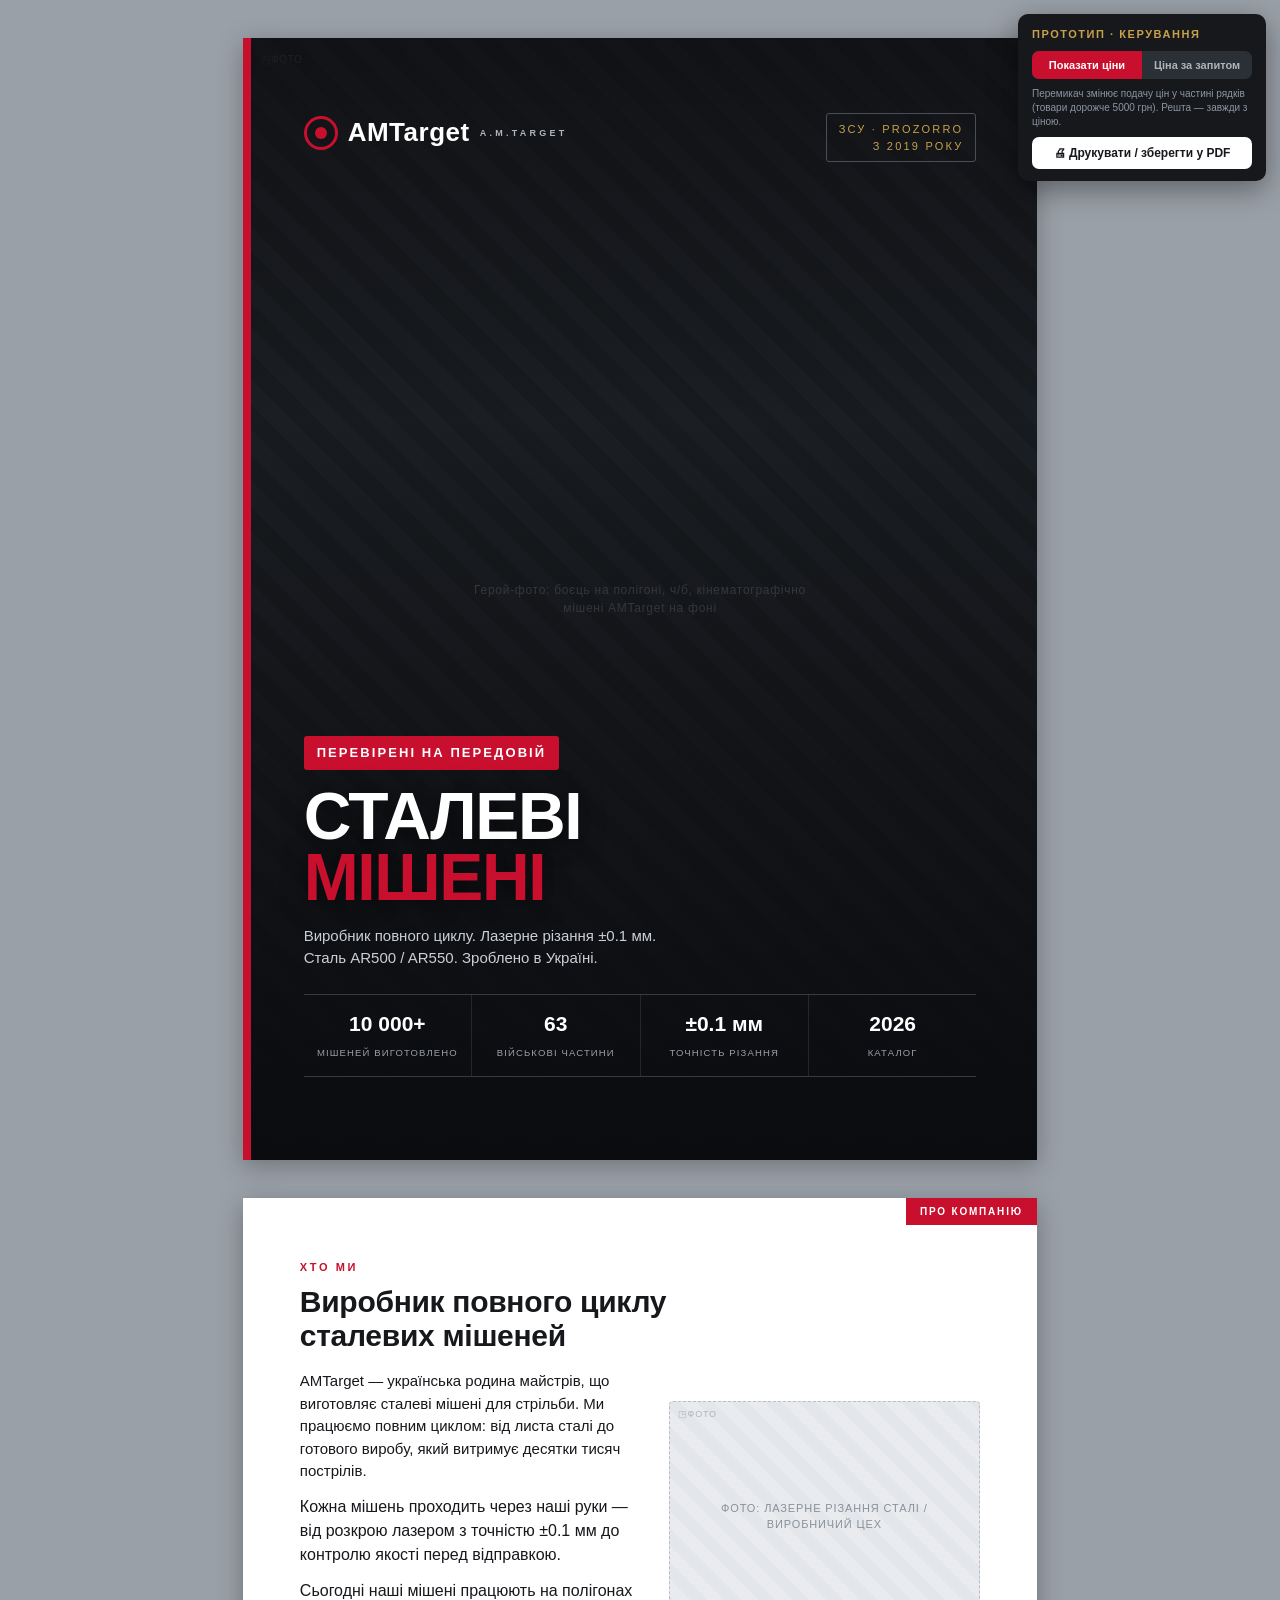
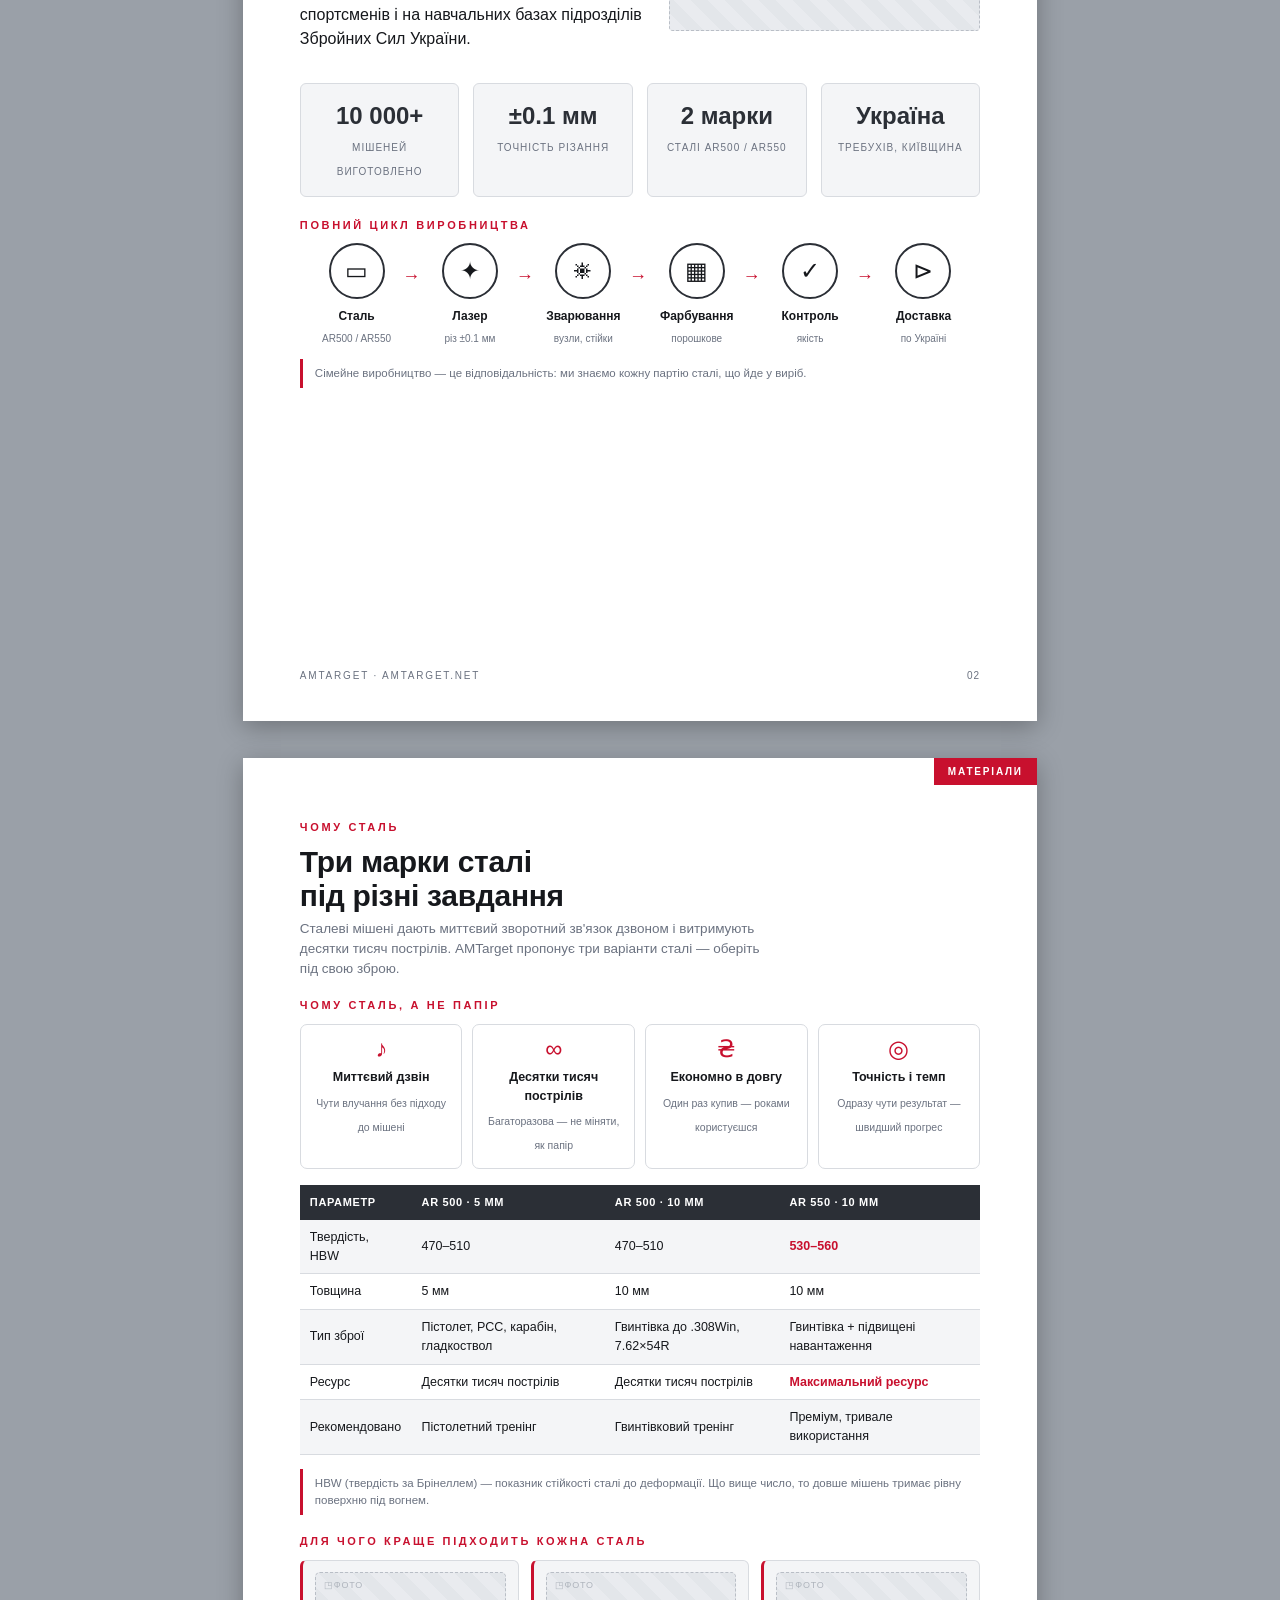
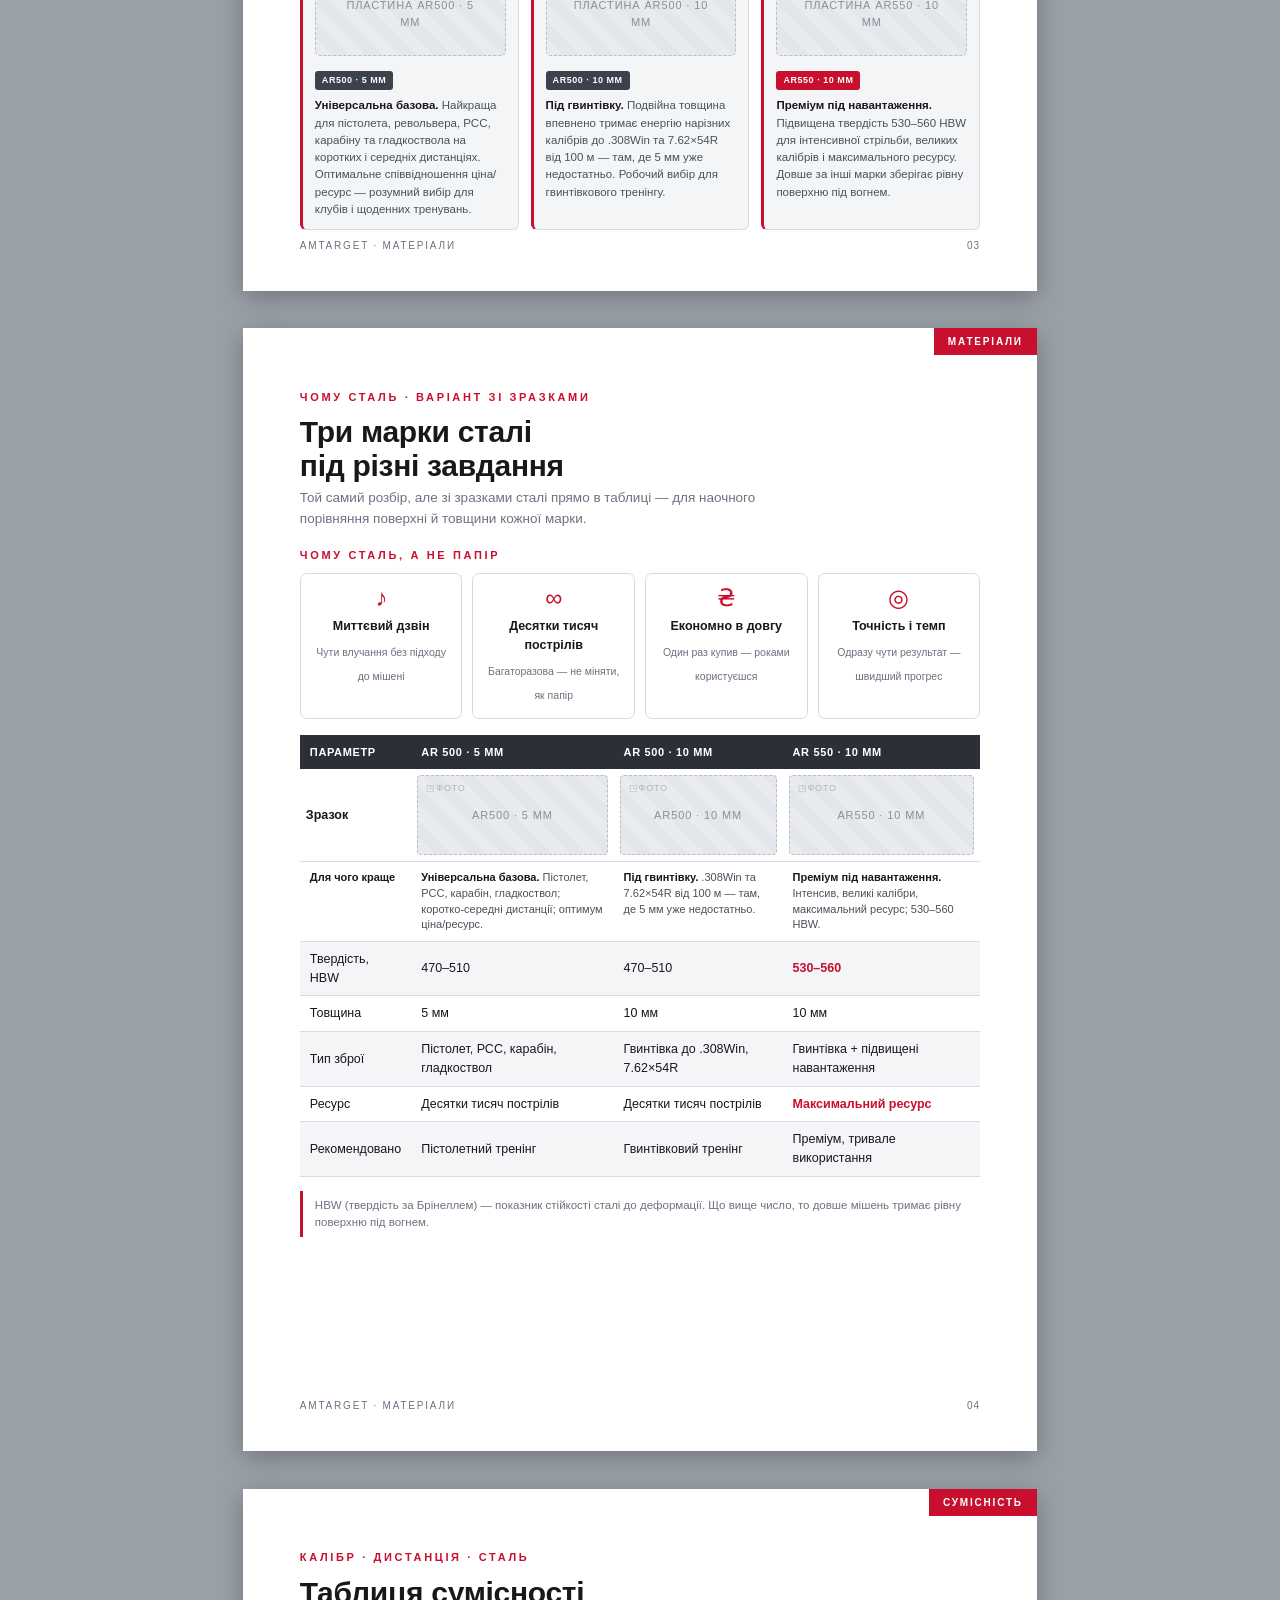
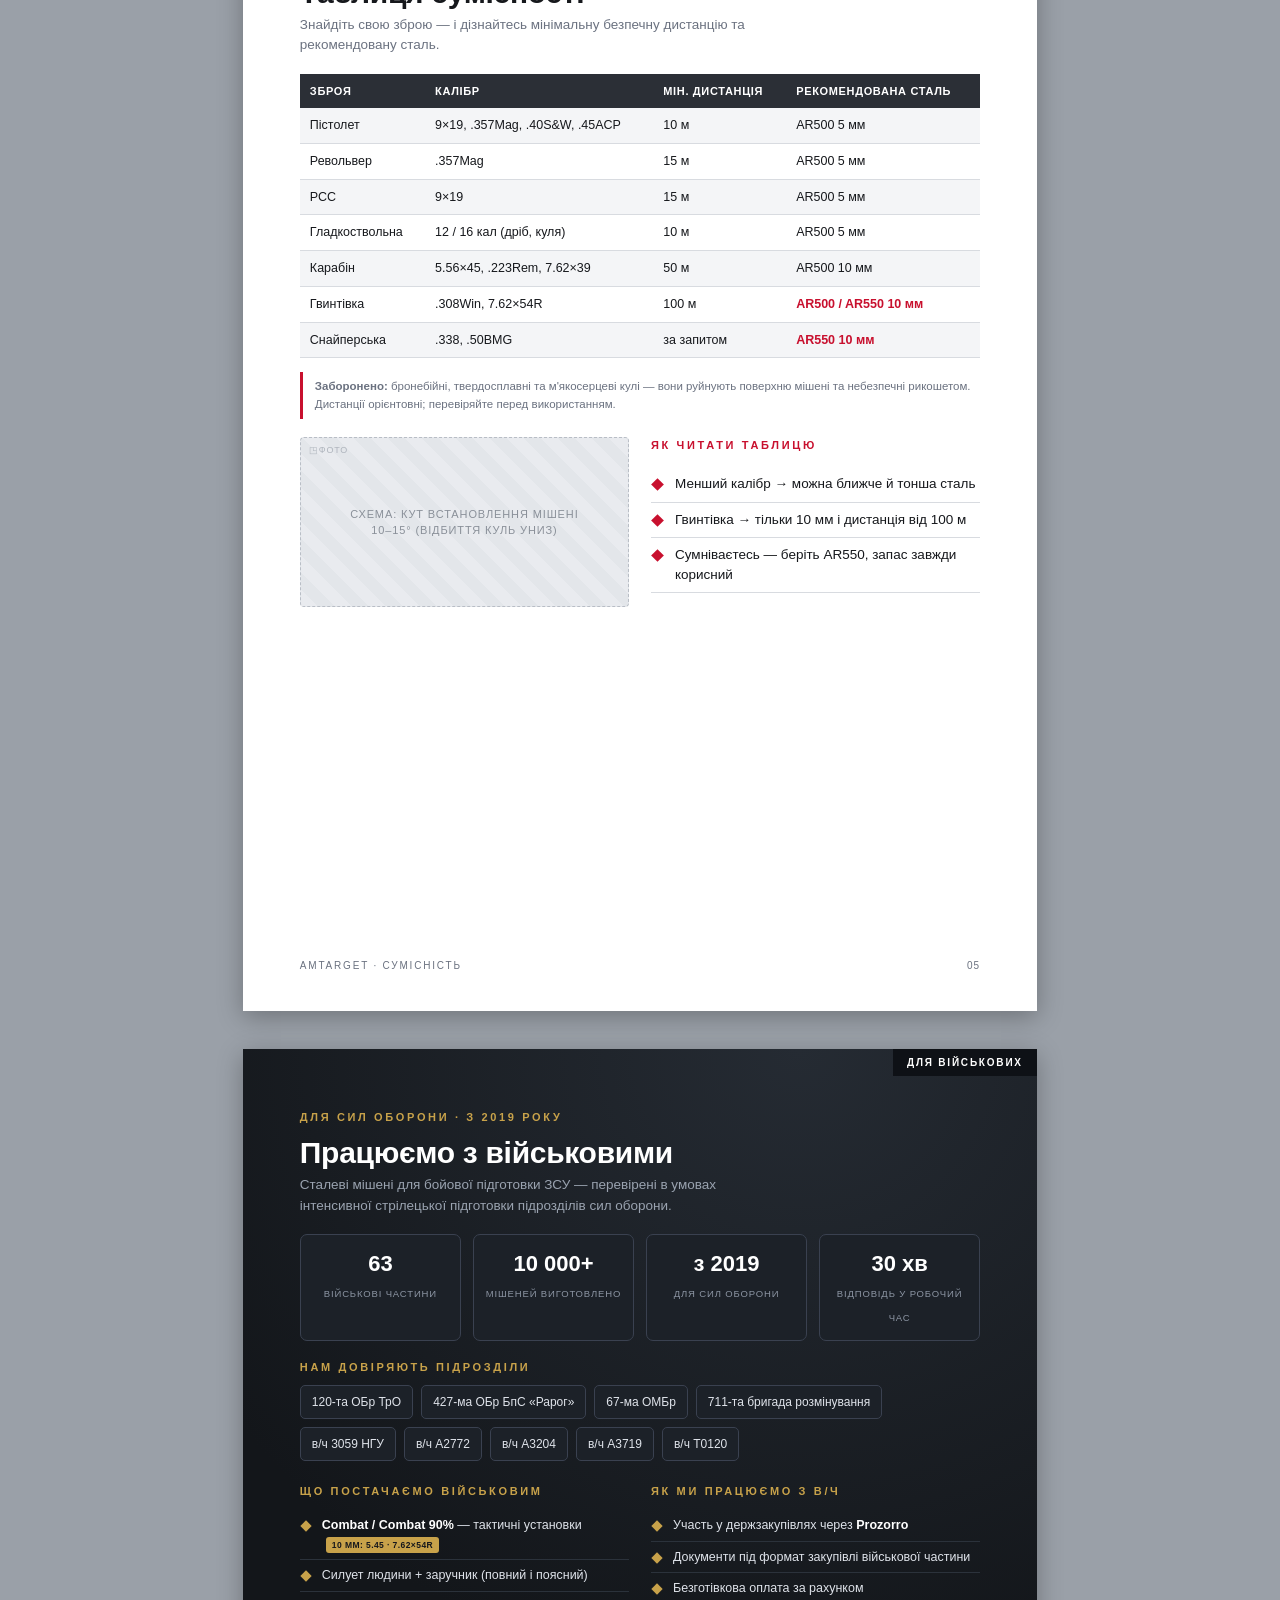
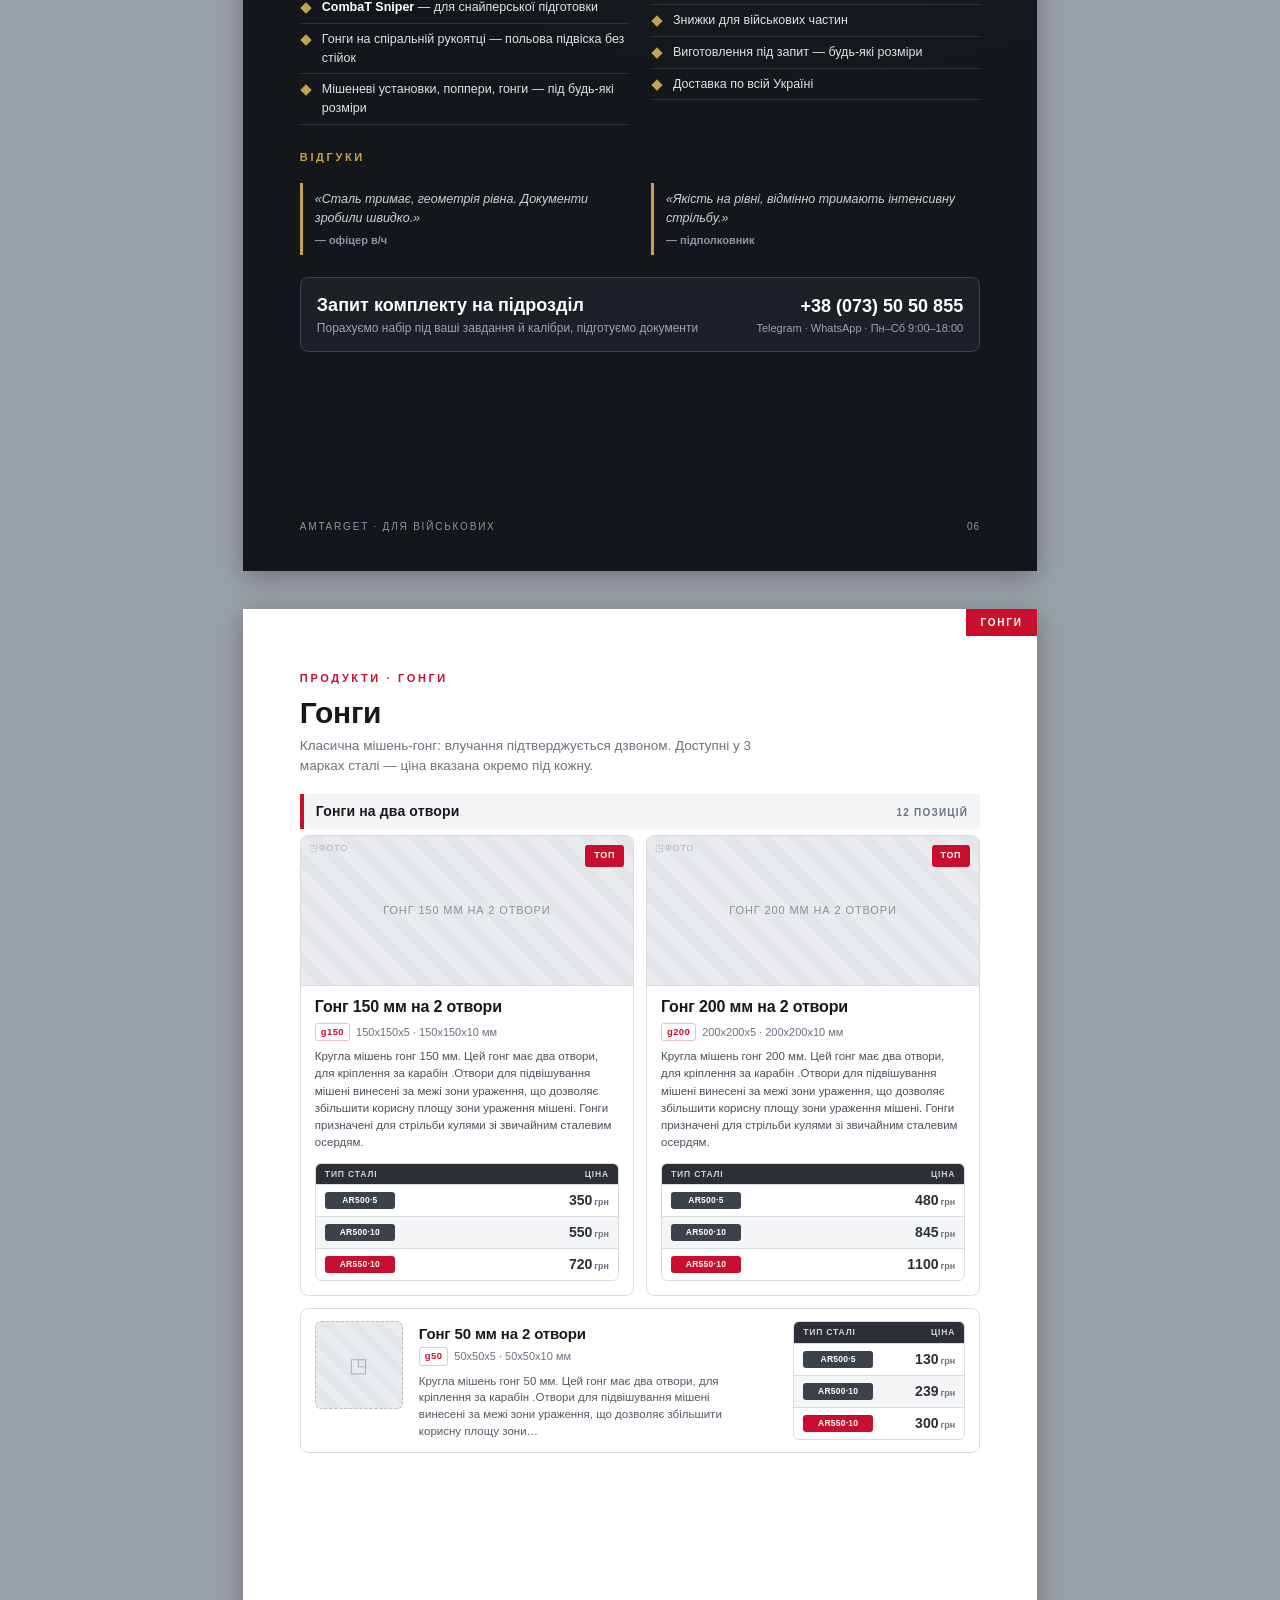
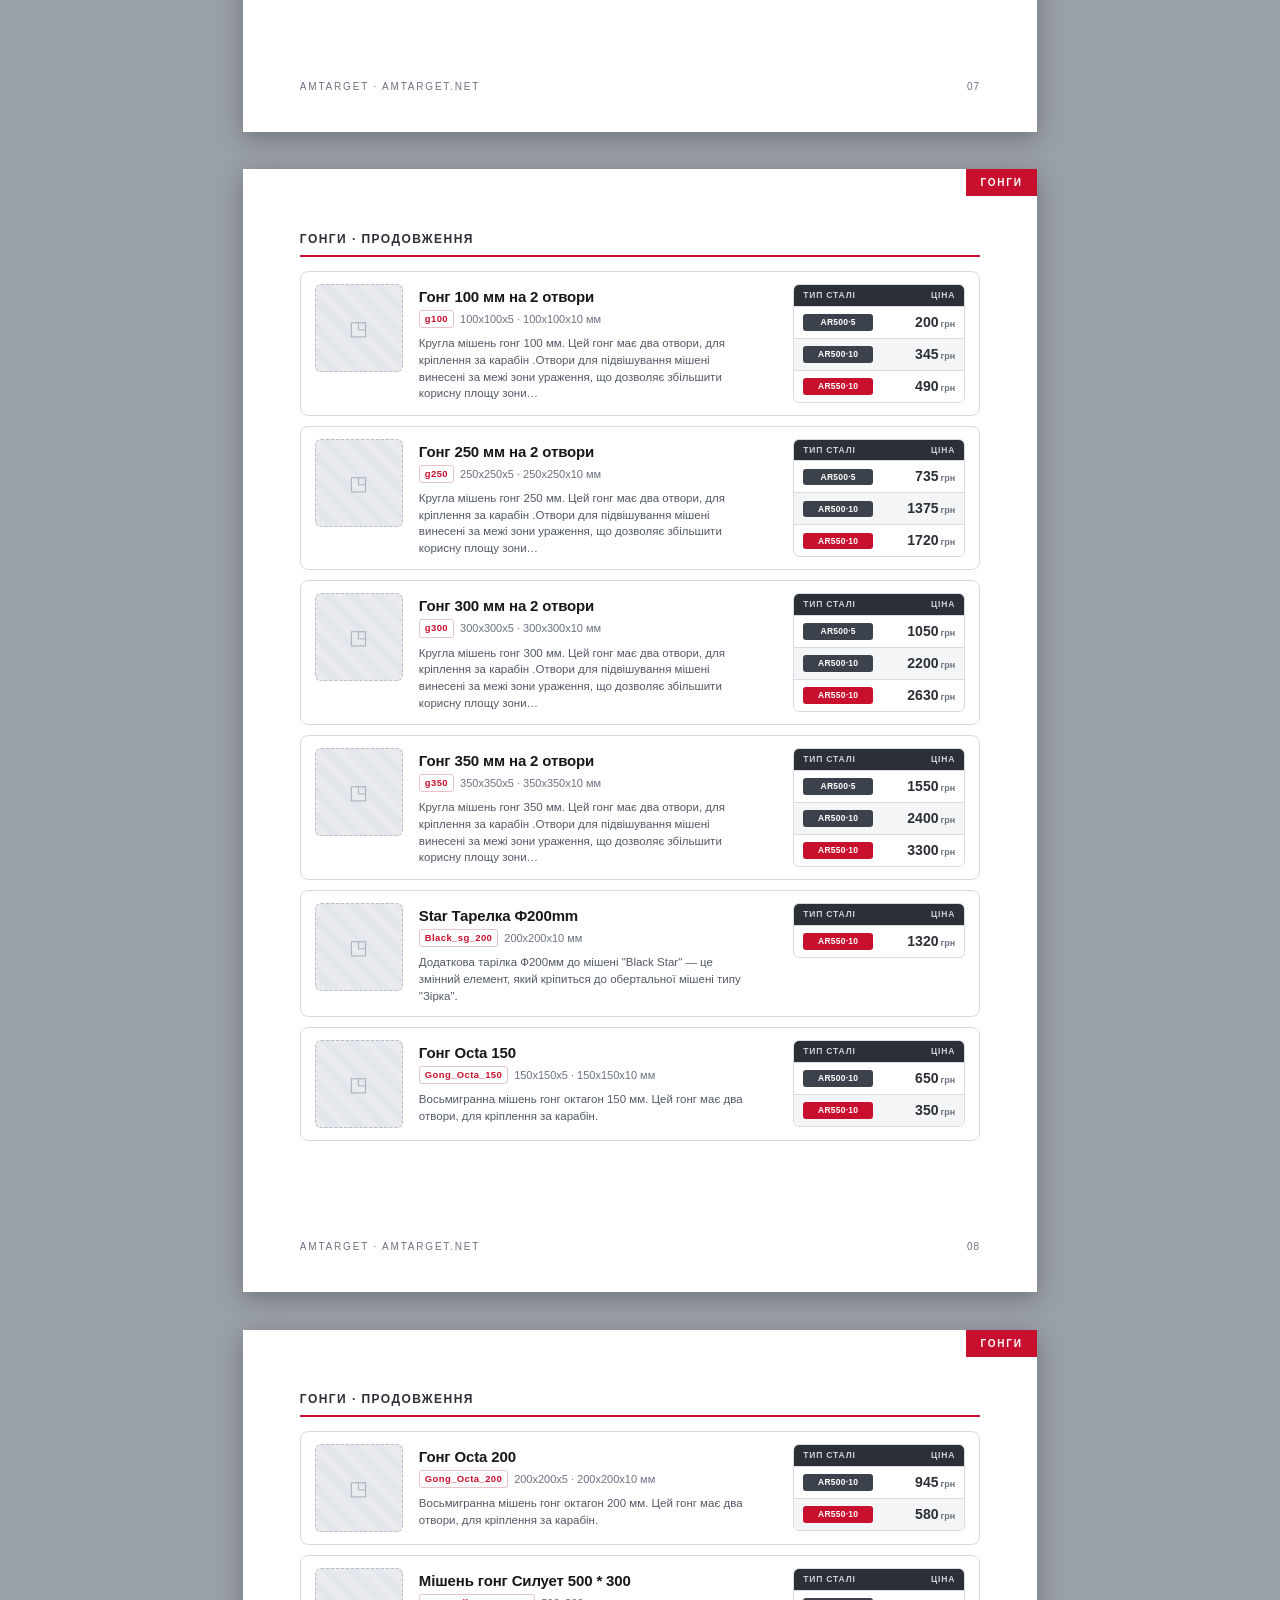
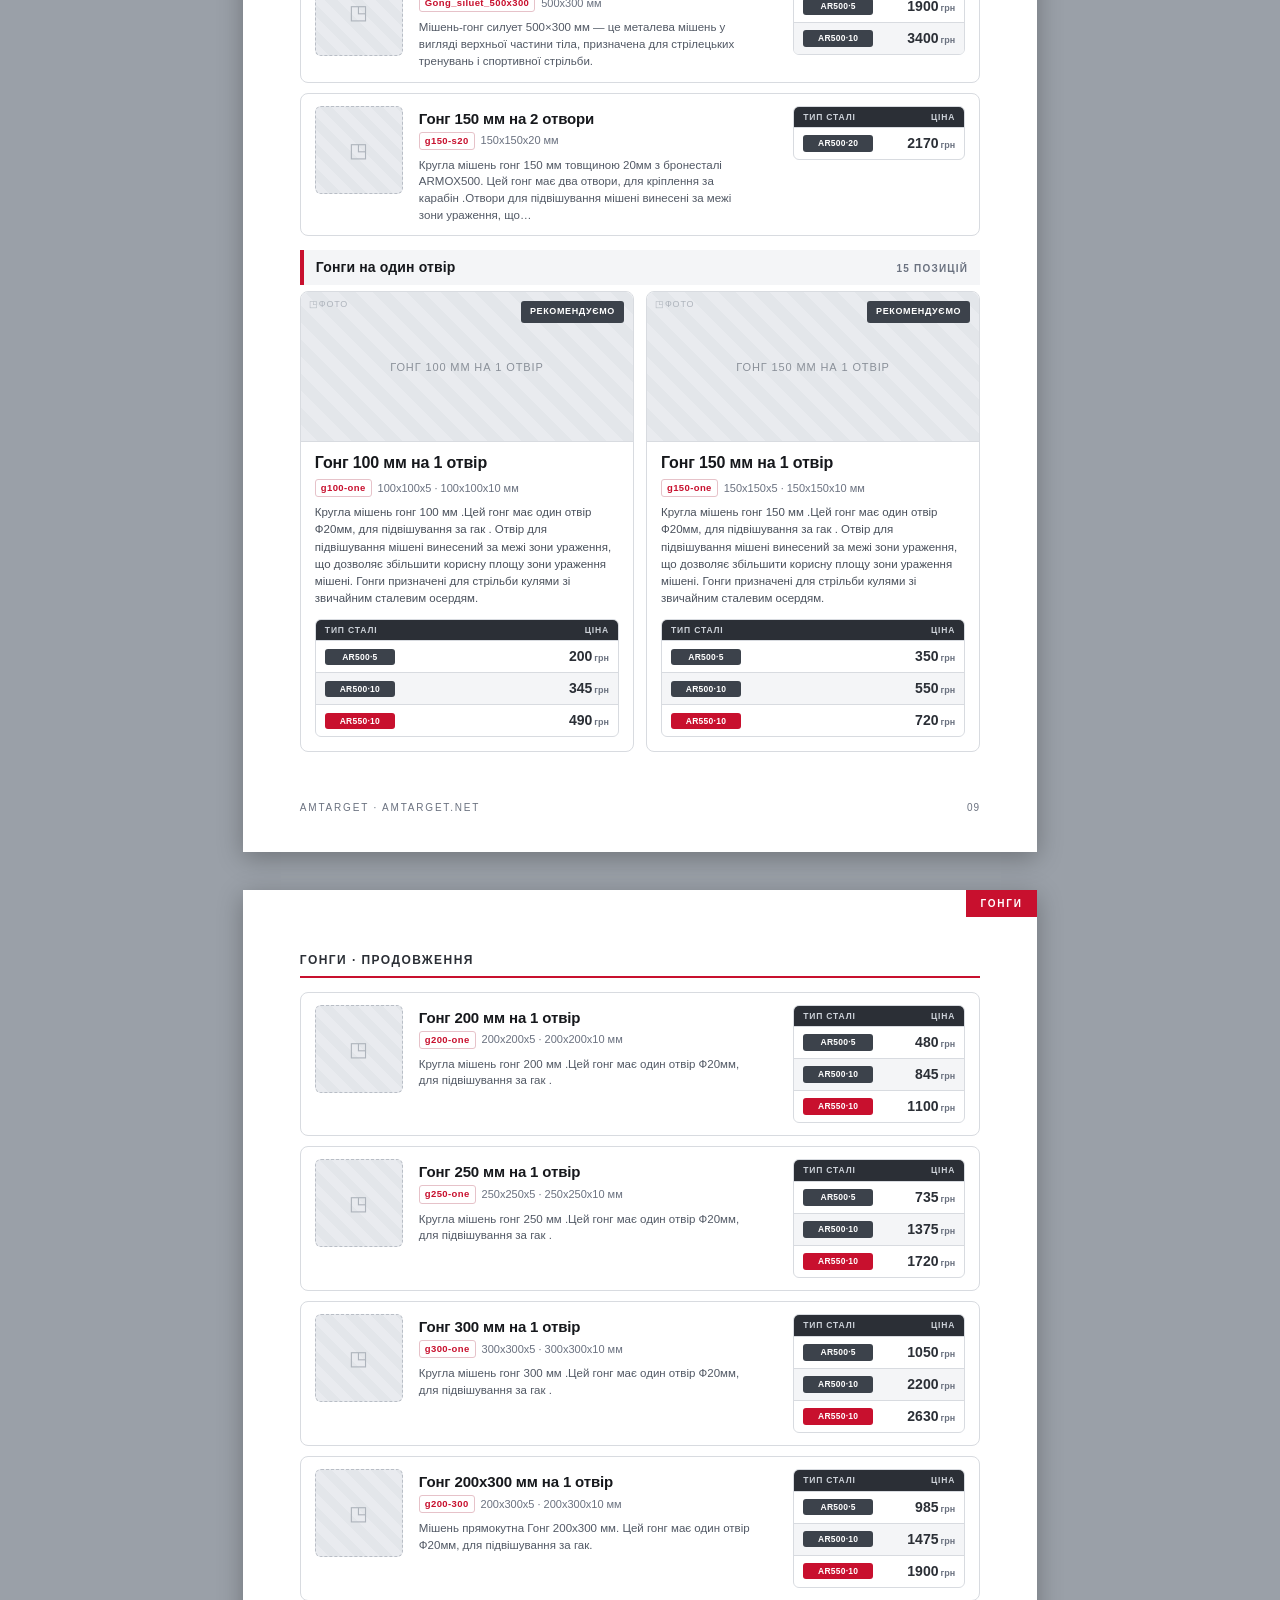
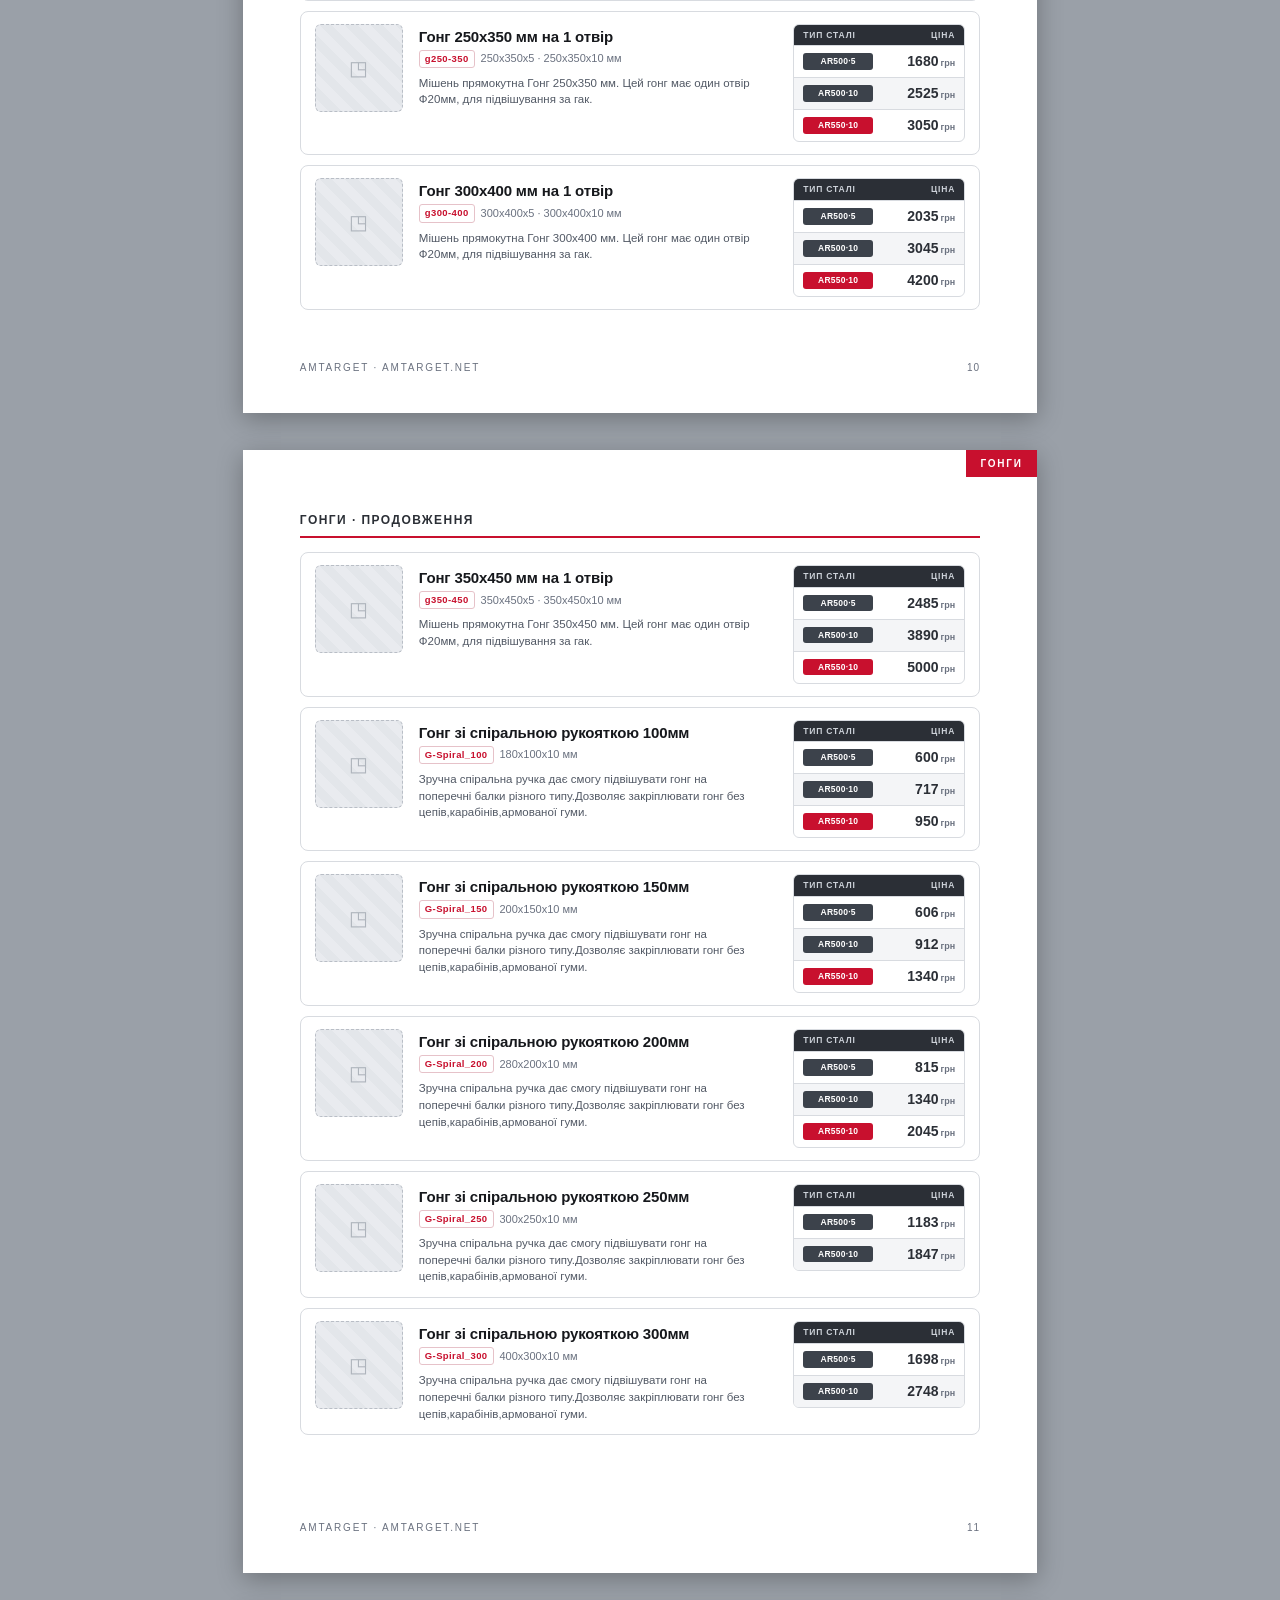
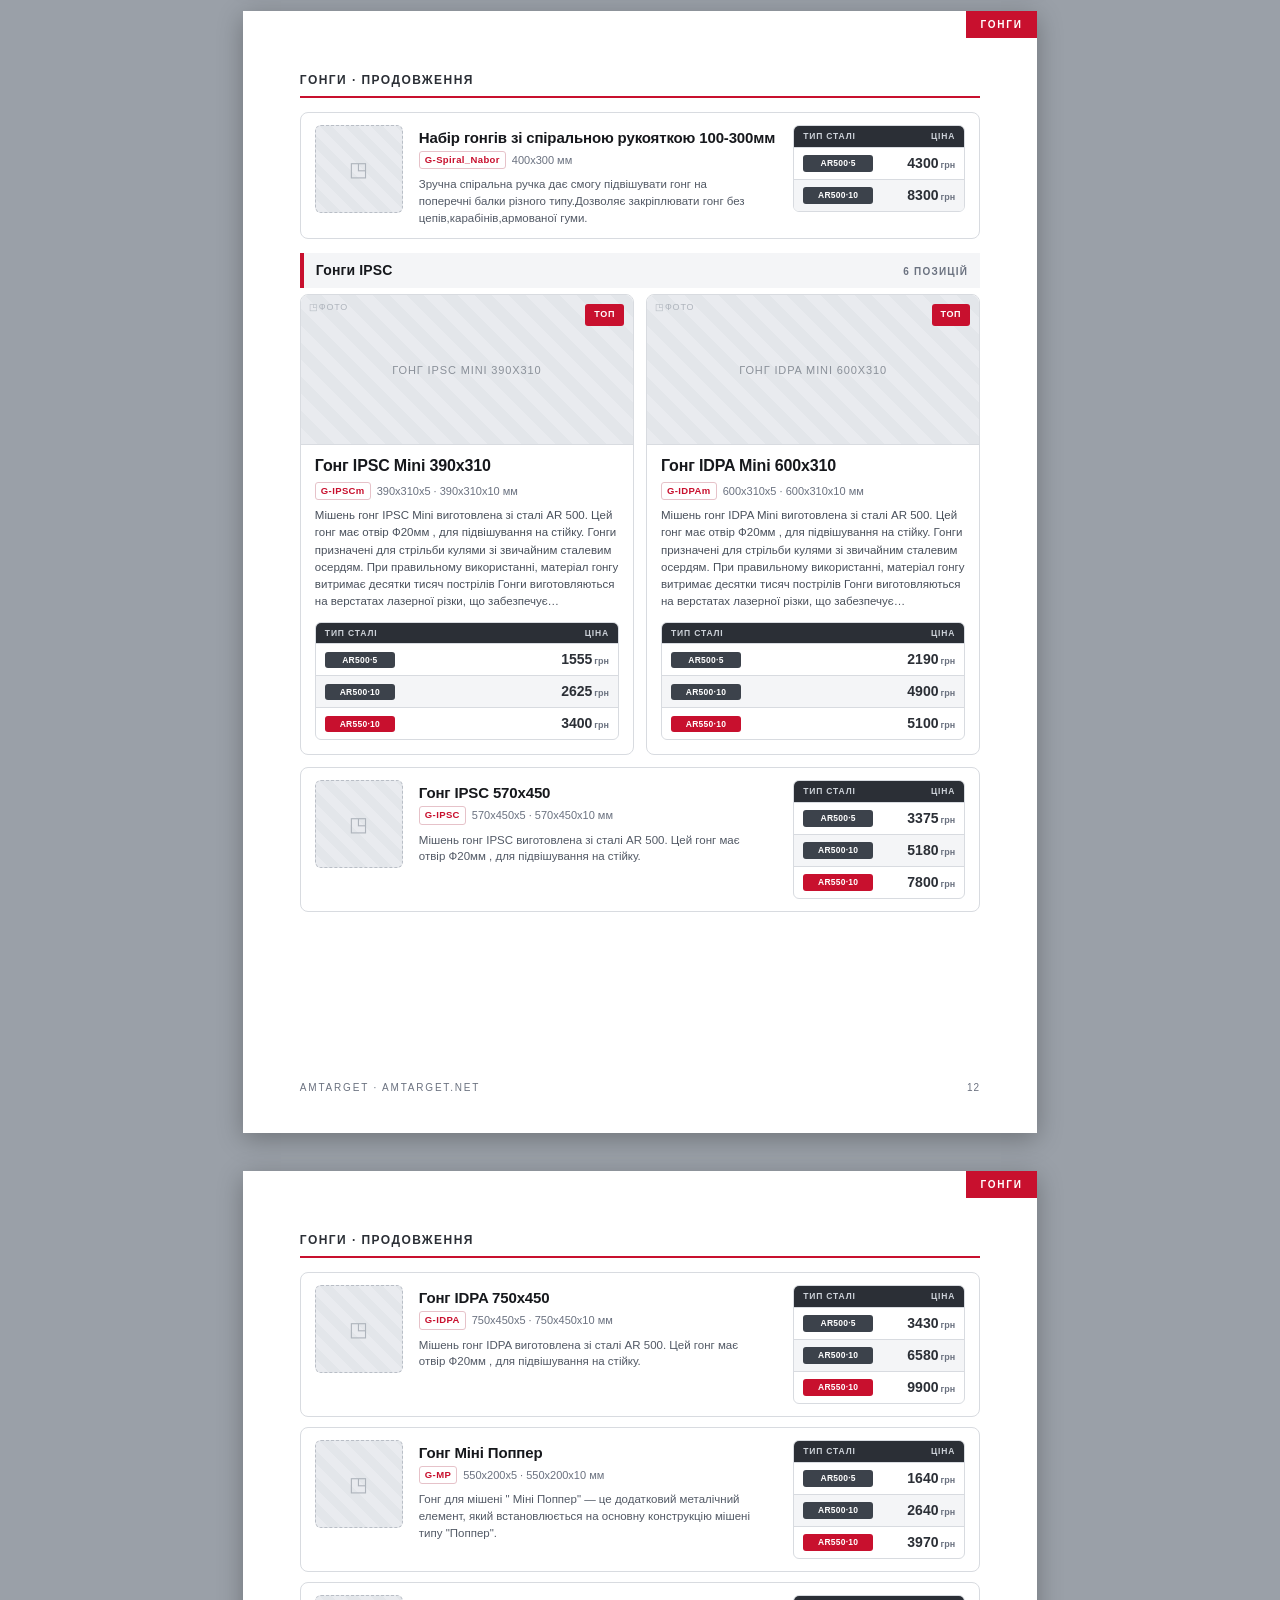
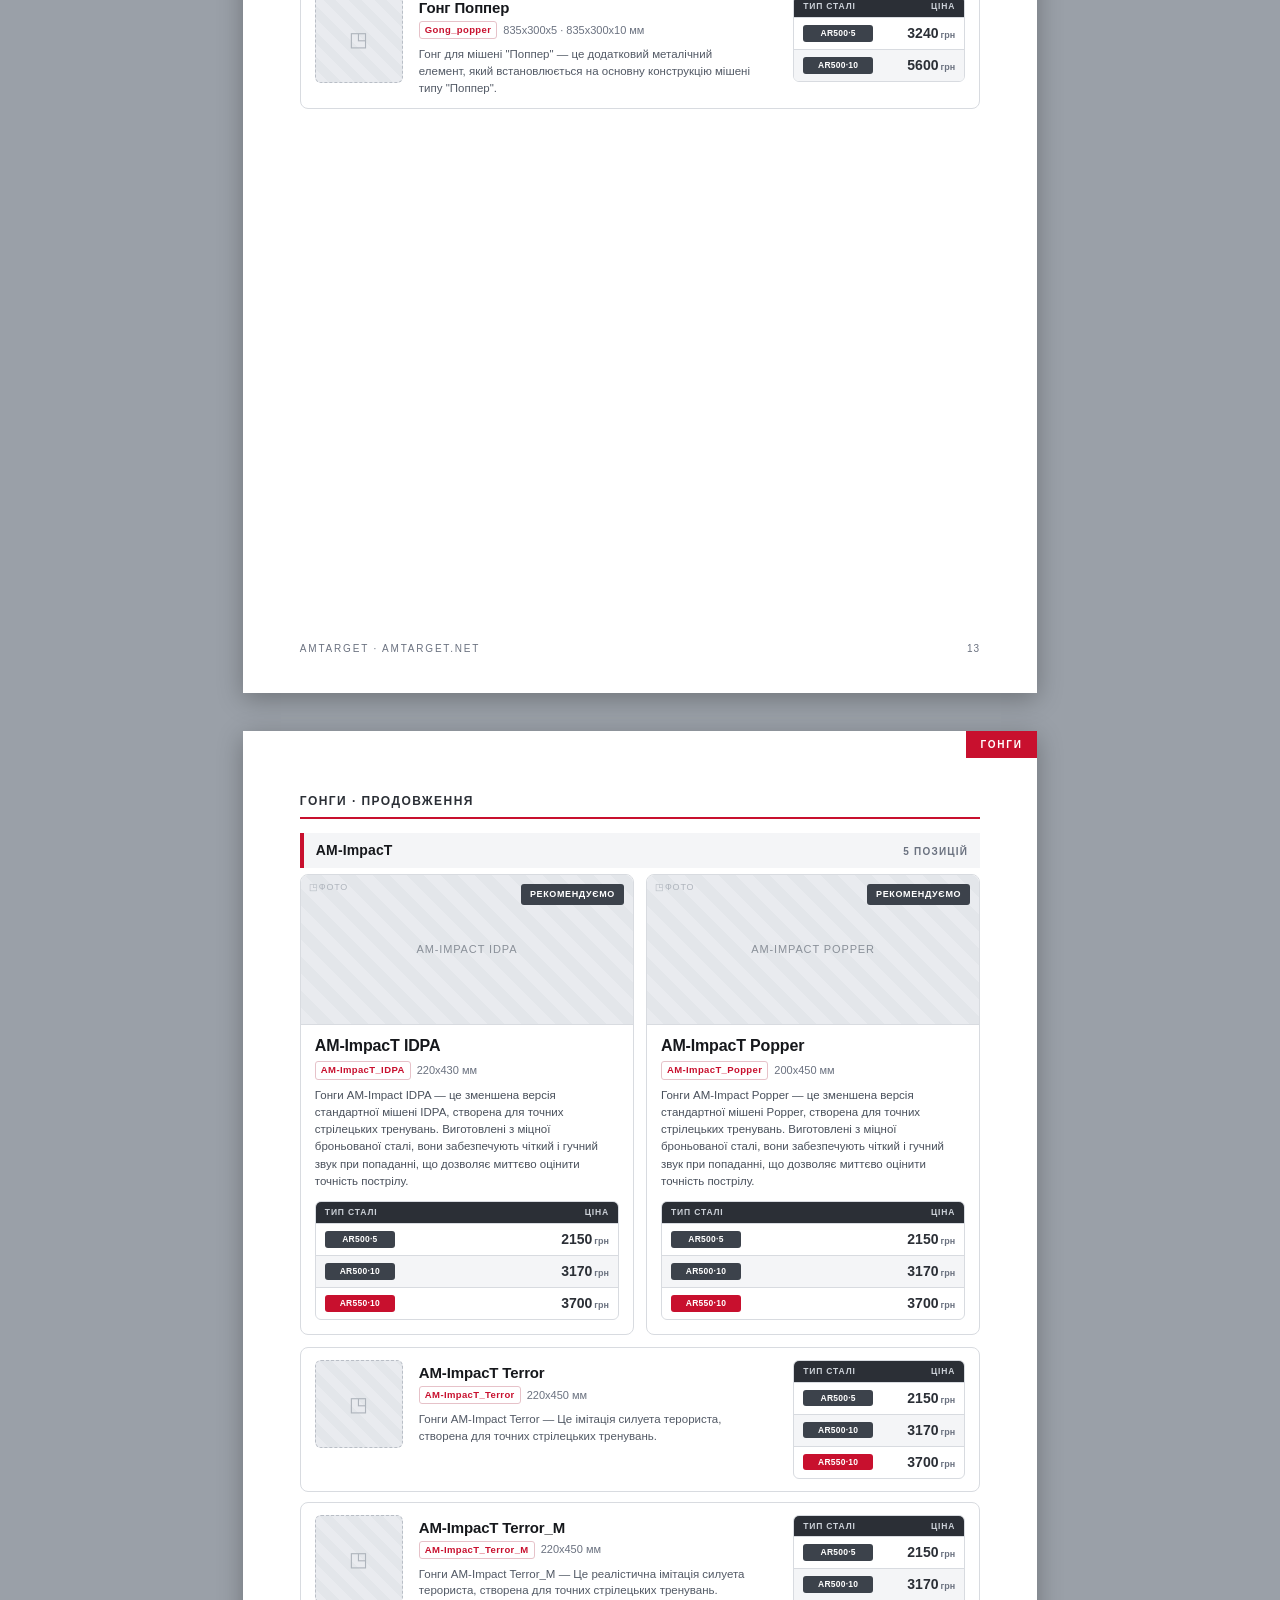
==== target_brosh/amtarget_catalog_prototype.html @ c0c5f313 "Add target_brosh: catalog prototype, market analyses, product feed and project notes" ====
<!DOCTYPE html>
<html lang="uk"><head><meta charset="UTF-8"><meta name="viewport" content="width=device-width, initial-scale=1.0"><title>AMTarget — Каталог · Прототип</title>
<style>
:root{
  --ink:#16181c;--steel:#2b2f36;--steel-2:#3c424b;--accent:#c8102e;
  --paper:#fff;--paper-soft:#f4f5f7;--line:#d8dbe0;--muted:#6b7280;
}
*{box-sizing:border-box;}
html,body{margin:0;padding:0;}
body{font-family:"Segoe UI",-apple-system,"Helvetica Neue",Arial,sans-serif;
  color:var(--ink);background:#9aa0a8;-webkit-font-smoothing:antialiased;line-height:1.5;}
.page{position:relative;width:210mm;min-height:297mm;margin:10mm auto;background:var(--paper);
  box-shadow:0 6px 24px rgba(0,0,0,.28);overflow:hidden;page-break-after:always;}
.pad{padding:16mm 15mm;}
.tab{position:absolute;top:0;right:0;background:var(--accent);color:#fff;font-size:10px;
  letter-spacing:.18em;font-weight:700;padding:6px 14px;text-transform:uppercase;}
.pageno{position:absolute;bottom:10mm;right:15mm;font-size:10px;color:var(--muted);letter-spacing:.1em;}
.foot-brand{position:absolute;bottom:10mm;left:15mm;font-size:10px;color:var(--muted);
  letter-spacing:.18em;text-transform:uppercase;}
h1,h2,h3,h4{margin:0;line-height:1.12;font-weight:800;letter-spacing:-.01em;}
.kicker{font-size:11px;font-weight:700;letter-spacing:.24em;text-transform:uppercase;
  color:var(--accent);margin-bottom:10px;}
.sec-title{font-size:30px;margin-bottom:6px;}
.sec-sub{font-size:13.5px;color:var(--muted);max-width:64ch;margin-bottom:18px;}
p{margin:0 0 12px;}.lead{font-size:15px;}
.ph{position:relative;background:repeating-linear-gradient(45deg,#e9ebef 0 12px,#e3e6ea 12px 24px);
  border:1px dashed #b9bec6;border-radius:4px;display:flex;align-items:center;justify-content:center;
  color:#8a9099;font-size:11px;letter-spacing:.08em;text-transform:uppercase;text-align:center;
  padding:8px;min-height:60px;}
.ph::after{content:"\25F3 \0424\041E\0422\041E";position:absolute;top:6px;left:8px;font-size:9px;color:#aeb4bc;}
.ph .ph-cap{max-width:80%;}

/* cover — action concept (full-bleed photo) */
.cover{background:#0c0d10;color:#fff;}
.cover-stage{position:relative;width:100%;height:297mm;overflow:hidden;}
.cover-photo{position:absolute;inset:0;display:flex;align-items:center;justify-content:center;text-align:center;
  background:repeating-linear-gradient(45deg,#1d2025 0 18px,#191c20 18px 36px);color:#474d54;
  font-size:12px;letter-spacing:.06em;line-height:1.5;}
.cover-photo::after{content:"\25F3 \0424\041E\0422\041E";position:absolute;top:14px;left:18px;font-size:10px;color:#363c43;}
.cover-overlay{position:absolute;inset:0;z-index:1;
  background:linear-gradient(180deg,rgba(10,11,14,.62) 0%,rgba(10,11,14,.10) 34%,rgba(10,11,14,.5) 62%,rgba(10,11,14,.97) 100%);}
.cover-accent{position:absolute;left:0;top:0;bottom:0;width:8px;background:var(--accent);z-index:2;}
.cover-content{position:absolute;inset:0;z-index:3;display:flex;flex-direction:column;justify-content:space-between;
  padding:20mm 16mm 22mm;}
.cover-top{display:flex;justify-content:space-between;align-items:flex-start;}
.logo{font-weight:900;font-size:26px;letter-spacing:.02em;display:flex;align-items:center;gap:10px;}
.logo .mark{width:34px;height:34px;border-radius:50%;border:3px solid var(--accent);position:relative;display:inline-block;}
.logo .mark::after{content:"";position:absolute;inset:8px;border-radius:50%;background:var(--accent);}
.logo small{display:block;font-size:9px;letter-spacing:.36em;color:#aeb4bc;font-weight:600;margin-top:2px;}
.cover-badge{font-size:11px;letter-spacing:.2em;color:#c8a24a;border:1px solid #4a4f57;padding:7px 12px;
  border-radius:3px;text-transform:uppercase;text-align:right;line-height:1.5;}
.cover-tagline{display:inline-block;font-size:13px;font-weight:800;letter-spacing:.16em;text-transform:uppercase;
  color:#fff;background:var(--accent);padding:7px 13px;border-radius:3px;margin-bottom:16px;}
.cover-title{font-size:66px;line-height:.93;letter-spacing:-.02em;text-transform:uppercase;text-shadow:0 2px 24px rgba(0,0,0,.55);}
.cover-title b{color:var(--accent);}
.cover-lede{font-size:15px;color:#cbd0d7;margin-top:16px;max-width:46ch;}
.cover-strip{display:flex;margin-top:24px;border-top:1px solid rgba(255,255,255,.18);border-bottom:1px solid rgba(255,255,255,.18);}
.cover-strip div{flex:1;padding:13px 4px;text-align:center;border-right:1px solid rgba(255,255,255,.1);}
.cover-strip div:last-child{border-right:none;}
.cover-strip b{display:block;font-size:21px;color:#fff;}
.cover-strip span{font-size:9.5px;letter-spacing:.12em;color:#9aa0a8;text-transform:uppercase;}

/* helpers */
.grid-2{display:grid;grid-template-columns:1fr 1fr;gap:22px;}
.grid-3{display:grid;grid-template-columns:repeat(3,1fr);gap:10px;}
.grid-12{display:grid;grid-template-columns:1.1fr 1fr;gap:26px;align-items:center;}
.stat-row{display:flex;gap:14px;margin:20px 0;}
.stat{flex:1;background:var(--paper-soft);border:1px solid var(--line);border-radius:6px;padding:14px 12px;text-align:center;}
.stat b{display:block;font-size:24px;color:var(--steel);}
.stat span{font-size:10px;letter-spacing:.1em;color:var(--muted);text-transform:uppercase;}
.bullets{list-style:none;padding:0;margin:14px 0;}
.bullets li{padding:7px 0 7px 24px;position:relative;border-bottom:1px solid var(--line);font-size:13.5px;}
.bullets li::before{content:"";position:absolute;left:2px;top:13px;width:9px;height:9px;background:var(--accent);transform:rotate(45deg);}
.cycle{display:flex;gap:0;margin:10px 0 4px;}
.cycle .step{flex:1;text-align:center;position:relative;padding:0 4px;}
.cycle .step .ic{width:56px;height:56px;margin:0 auto 8px;border-radius:50%;border:2px solid var(--steel);
  display:flex;align-items:center;justify-content:center;font-size:24px;background:#fff;}
.cycle .step b{display:block;font-size:12px;}.cycle .step span{font-size:10px;color:var(--muted);}
.cycle .step:not(:last-child)::after{content:"\2192";position:absolute;top:20px;right:-7px;color:var(--accent);font-size:18px;font-weight:700;}
table.tbl{width:100%;border-collapse:collapse;font-size:12.5px;margin:6px 0 14px;}
table.tbl th{background:var(--steel);color:#fff;text-align:left;padding:9px 10px;font-size:11px;letter-spacing:.06em;text-transform:uppercase;font-weight:700;}
table.tbl td{padding:8px 10px;border-bottom:1px solid var(--line);}
table.tbl tr:nth-child(even) td{background:var(--paper-soft);}
table.tbl .hl{color:var(--accent);font-weight:700;}
.note{font-size:11.5px;color:var(--muted);border-left:3px solid var(--accent);padding:6px 0 6px 12px;margin:10px 0;}
table.tbl tr.trow-img td{padding:6px;vertical-align:middle;background:#fff;}
table.tbl tr.trow-desc td{font-size:11px;line-height:1.42;color:#4a515c;vertical-align:top;}
table.tbl tr.trow-desc td b{color:var(--ink);}
.timg{min-height:80px;border-radius:4px;margin:0;}
.benefits{display:grid;grid-template-columns:repeat(4,1fr);gap:10px;margin:4px 0 16px;}
.benefits>div{border:1px solid var(--line);border-radius:7px;padding:12px 10px;text-align:center;background:#fff;}
.benefits .bic{font-size:24px;line-height:1;margin-bottom:7px;color:var(--accent);}
.benefits b{display:block;font-size:12.5px;margin-bottom:3px;}
.benefits span{font-size:10.5px;color:var(--muted);line-height:1.35;}
.steel-notes{display:grid;grid-template-columns:repeat(3,1fr);gap:12px;margin-top:8px;}
.steel-notes>div{border:1px solid var(--line);border-left:3px solid var(--accent);border-radius:6px;
  padding:11px 12px;background:var(--paper-soft);}
.steel-notes>div.ar550{border-left-color:var(--accent);}
.steel-notes .sn-img{min-height:84px;border-radius:5px;margin-bottom:10px;}
.steel-notes .flag{margin-bottom:7px;}
.steel-notes p{margin:0;font-size:11.5px;line-height:1.5;color:#4a515c;}
.steel-notes b{color:var(--ink);}
.card{border:1px solid var(--line);border-radius:7px;background:#fff;overflow:hidden;}
.card>.ph{border:none;border-radius:0;border-bottom:1px solid var(--line);min-height:96px;}
.card .body{padding:10px 11px 12px;}
.card h4{font-size:14px;margin-bottom:3px;}
.card .spec{font-size:11.5px;color:var(--muted);}
.flag{display:inline-block;font-size:9px;font-weight:700;letter-spacing:.06em;text-transform:uppercase;padding:3px 7px;border-radius:3px;color:#fff;}
.flag.ar550{background:var(--accent);}.flag.steel{background:var(--steel-2);}

/* ===== featured TOP cards (2 per category) ===== */
.hero-row{display:grid;grid-template-columns:1fr 1fr;gap:12px;margin:6px 0 12px;}
.hero{border:1px solid var(--line);border-radius:8px;overflow:hidden;background:#fff;display:flex;flex-direction:column;}
.hero-img{position:relative;min-height:150px;border:none;border-radius:0;border-bottom:1px solid var(--line);}
.hero-badge{position:absolute;top:9px;right:9px;z-index:2;font-size:9px;font-weight:800;letter-spacing:.07em;
  text-transform:uppercase;padding:4px 9px;border-radius:3px;color:#fff;}
.hero-badge.top{background:var(--accent);}
.hero-badge.rec{background:var(--steel-2);}
.hero-body{padding:12px 14px 14px;display:flex;flex-direction:column;flex:1;}
.hero-body h3{font-size:16px;line-height:1.16;}
.hero-body .meta{display:flex;flex-wrap:wrap;align-items:center;gap:6px;margin:6px 0 7px;}
.hero-body .meta .sku{font-size:9.5px;font-weight:700;letter-spacing:.04em;color:var(--accent);
  border:1px solid #e6c2c9;border-radius:3px;padding:1px 5px;}
.hero-body .meta .dim{font-size:11px;color:var(--muted);}
.hero-desc{font-size:11.5px;line-height:1.5;color:#4a515c;margin:0 0 11px;flex:1;}
.hero-price{margin-top:auto;}
body.req .hero[data-toggle] .price{display:none;}
body.req .hero[data-toggle] .price-req{display:inline;}

/* ===== category product LIST (rows) ===== */
.catbar{display:flex;justify-content:space-between;align-items:baseline;
  border-left:4px solid var(--accent);background:var(--paper-soft);
  padding:7px 12px;margin:14px 0 6px;font-weight:800;font-size:14px;letter-spacing:.01em;}
.catbar span{font-weight:600;font-size:10px;letter-spacing:.12em;text-transform:uppercase;color:var(--muted);}
.runhdr{font-size:12px;font-weight:800;text-transform:uppercase;letter-spacing:.12em;color:var(--steel);
  border-bottom:2px solid var(--accent);padding-bottom:7px;margin-bottom:14px;}
.plist.one{border:1px solid var(--line);border-radius:8px;overflow:hidden;background:#fff;margin-bottom:10px;}
.prow{display:grid;grid-template-columns:88px 1fr auto;gap:16px;align-items:center;padding:12px 14px;}
.thumb{width:88px;height:88px;border-radius:6px;border:1px dashed #b9bec6;position:relative;
  background:repeating-linear-gradient(45deg,#e9ebef 0 9px,#e3e6ea 9px 18px);}
.thumb::after{content:"\25F3";position:absolute;inset:0;display:flex;align-items:center;justify-content:center;color:#aeb4bc;font-size:20px;}
.pinfo h4{font-size:15px;line-height:1.2;}
.pdesc{margin:7px 0 0;font-size:11.5px;line-height:1.45;color:#525965;max-width:52ch;}
.meta{display:flex;flex-wrap:wrap;align-items:center;gap:6px;margin-top:4px;}
.meta .sku{font-size:9.5px;font-weight:700;letter-spacing:.04em;color:var(--accent);
  border:1px solid #e6c2c9;border-radius:3px;padding:1px 5px;}
.meta .dim{font-size:11px;color:var(--muted);}
.chip{font-size:8.5px;font-weight:700;letter-spacing:.03em;text-transform:uppercase;color:#fff;
  background:var(--steel-2);border-radius:3px;padding:2px 5px;}
.chip.ar550{background:var(--accent);}
.pprice{text-align:right;white-space:nowrap;}
.price{font-size:14.5px;font-weight:800;color:var(--steel);}
.price small{font-size:9.5px;color:var(--muted);font-weight:600;margin-left:2px;}
.price-req{display:none;font-size:10.5px;font-weight:700;color:var(--accent);letter-spacing:.04em;text-transform:uppercase;}
body.req .prow[data-toggle] .price{display:none;}
body.req .prow[data-toggle] .price-req{display:inline;}
/* per-steel breakdown */
.modehint{display:inline-block;font-size:10px;font-weight:700;letter-spacing:.1em;text-transform:uppercase;
  color:var(--accent);border:1px dashed #e6c2c9;border-radius:4px;padding:4px 9px;margin-bottom:4px;}
.prow.brk{align-items:start;}
.prow.brk .pinfo{padding-top:4px;}
.prow.brk .price,.hero-price .price{display:flex;flex-direction:column;gap:0;min-width:172px;
  border:1px solid var(--line);border-radius:6px;overflow:hidden;}
.psteel{display:flex;justify-content:space-between;align-items:center;gap:12px;
  padding:5px 9px;border-bottom:1px solid var(--line);}
.psteel:last-child{border-bottom:none;}
.psteel.pshead{background:var(--steel);padding:4px 9px;}
.psteel.pshead .ps-h{font-size:8.5px;font-weight:700;letter-spacing:.1em;text-transform:uppercase;color:#cdd2d9;}
.psteel:not(.pshead):nth-child(odd){background:var(--paper-soft);}
.psteel .chip{min-width:70px;text-align:center;}
.ps-val{font-size:14px;font-weight:800;color:var(--steel);}
.ps-val small{font-size:9px;color:var(--muted);font-weight:600;margin-left:2px;}

/* ===== military page (dark) ===== */
.page.mil{background:radial-gradient(120% 80% at 70% 0%,#252b33,#13161a 72%);color:#e7eaef;}
.page.mil .kicker{color:#c8a24a;}
.page.mil .sec-title{color:#fff;}
.page.mil .sec-sub{color:#9aa3b0;}
.page.mil .ph{background:repeating-linear-gradient(45deg,#2c333c 0 12px,#262c34 12px 24px);border-color:#3a4150;color:#727b88;}
.mil-stats{display:flex;gap:12px;margin:18px 0;}
.mil-stats div{flex:1;border:1px solid #3a4150;border-radius:7px;padding:12px 8px;text-align:center;background:#1c2128;}
.mil-stats b{display:block;font-size:22px;color:#fff;}
.mil-stats span{font-size:9.5px;letter-spacing:.09em;text-transform:uppercase;color:#8c95a3;}
.mil-units{display:flex;flex-wrap:wrap;gap:8px;margin:10px 0 4px;}
.mil-units .u{border:1px solid #3a4150;background:#1c2128;border-radius:5px;padding:7px 11px;font-size:12px;color:#dfe3ea;}
.mil-cols{display:grid;grid-template-columns:1fr 1fr;gap:22px;margin-top:6px;}
.mil-list{list-style:none;padding:0;margin:8px 0;}
.mil-list li{padding:6px 0 6px 22px;position:relative;border-bottom:1px solid #2b323b;font-size:12.5px;color:#dfe3ea;}
.mil-list li::before{content:"";position:absolute;left:2px;top:12px;width:8px;height:8px;background:#c8a24a;transform:rotate(45deg);}
.mil-list b{color:#fff;}
.mil-flag{display:inline-block;font-size:8.5px;font-weight:700;letter-spacing:.05em;text-transform:uppercase;
  padding:2px 6px;border-radius:3px;background:#c8a24a;color:#16181c;margin-left:4px;}
.mil-quote{border-left:3px solid #c8a24a;padding:7px 0 7px 12px;margin:8px 0;font-size:12.5px;color:#cdd2d9;font-style:italic;}
.mil-quote b{display:block;font-style:normal;color:#8c95a3;font-size:11px;margin-top:4px;}
.mil-cta{display:flex;justify-content:space-between;align-items:center;border:1px solid #3a4150;border-radius:8px;
  padding:14px 16px;margin-top:14px;background:#1c2128;}
.mil-cta .big{font-size:18px;font-weight:800;color:#fff;}

/* safety */
.safety{counter-reset:s;list-style:none;padding:0;margin:8px 0;}
.safety li{position:relative;padding:11px 0 11px 46px;border-bottom:1px solid var(--line);font-size:13.5px;}
.safety li::before{counter-increment:s;content:counter(s);position:absolute;left:0;top:10px;width:30px;height:30px;
  background:var(--accent);color:#fff;border-radius:50%;display:flex;align-items:center;justify-content:center;font-weight:800;font-size:14px;}

/* back cover */
.back{background:radial-gradient(120% 80% at 50% 0%,#2f343c,#121417 70%);color:#fff;}
.back .pad{height:297mm;display:flex;flex-direction:column;justify-content:space-between;padding:24mm 15mm;}
.back .c-grid{display:grid;grid-template-columns:1.2fr 1fr;gap:30px;margin-top:20px;}
.back .c-item{margin-bottom:14px;}
.back .c-item span{display:block;font-size:10px;letter-spacing:.18em;text-transform:uppercase;color:#8c95a3;}
.back .c-item b{font-size:18px;font-weight:700;}
.back .qr{width:120px;height:120px;background:#fff;border-radius:8px;display:flex;align-items:center;justify-content:center;color:#888;font-size:10px;text-align:center;}
.back .proof{display:flex;border-top:1px solid #3a3f48;padding-top:18px;margin-top:10px;}
.back .proof div{flex:1;border-right:1px solid #2a2e35;text-align:center;padding:0 6px;}
.back .proof div:last-child{border-right:none;}
.back .proof b{display:block;font-size:22px;}
.back .proof span{font-size:10px;color:#9aa0a8;letter-spacing:.12em;text-transform:uppercase;}

/* controls */
.controls{position:fixed;top:14px;right:14px;z-index:999;background:#16181c;color:#fff;border-radius:10px;
  padding:12px 14px;box-shadow:0 8px 30px rgba(0,0,0,.4);font-size:12px;width:248px;}
.controls h5{margin:0 0 8px;font-size:11px;letter-spacing:.14em;text-transform:uppercase;color:#c8a24a;}
.controls .seg{display:flex;background:#2b2f36;border-radius:7px;overflow:hidden;margin-bottom:8px;}
.controls .seg button{flex:1;border:none;background:transparent;color:#aeb4bc;padding:8px 6px;font-size:11px;cursor:pointer;font-weight:600;}
.controls .seg button.on{background:var(--accent);color:#fff;}
.controls .hint{font-size:10px;color:#8c95a3;line-height:1.4;margin:6px 0 0;}
.controls .print{width:100%;margin-top:8px;background:#fff;color:#16181c;border:none;padding:9px;border-radius:7px;font-weight:700;cursor:pointer;font-size:12px;}
@media print{
  body{background:#fff;}
  .controls{display:none !important;}
  .page{margin:0;box-shadow:none;width:auto;min-height:auto;}
  @page{size:A4;margin:0;}
}

</style></head><body>
<div class="controls">
  <h5>Прототип · керування</h5>
  <div class="seg" id="priceSeg">
    <button class="on" data-mode="show">Показати ціни</button>
    <button data-mode="req">Ціна за запитом</button>
  </div>
  <p class="hint">Перемикач змінює подачу цін у частині рядків (товари дорожче 5000 грн). Решта — завжди з ціною.</p>
  <button class="print" onclick="window.print()">🖨 Друкувати / зберегти у PDF</button>
</div><section class="page cover">
  <div class="cover-stage">
    <div class="cover-photo"><span>Герой-фото: боєць на полігоні, ч/б, кінематографічно<br>мішені AMTarget на фоні</span></div>
    <div class="cover-overlay"></div>
    <div class="cover-accent"></div>
    <div class="cover-content">
      <div class="cover-top">
        <div class="logo"><span class="mark"></span>AMTarget<small>A.M.TARGET</small></div>
        <div class="cover-badge">ЗСУ · Prozorro<br>з 2019 року</div>
      </div>
      <div class="cover-bottom-action">
        <span class="cover-tagline">Перевірені на передовій</span>
        <h1 class="cover-title">Сталеві<br><b>мішені</b></h1>
        <p class="cover-lede">Виробник повного циклу. Лазерне різання ±0.1 мм. Сталь AR500 / AR550. Зроблено в Україні.</p>
        <div class="cover-strip">
          <div><b>10 000+</b><span>мішеней виготовлено</span></div>
          <div><b>63</b><span>військові частини</span></div>
          <div><b>±0.1 мм</b><span>точність різання</span></div>
          <div><b>2026</b><span>каталог</span></div>
        </div>
      </div>
    </div>
  </div>
</section><section class="page">
  <span class="tab">Про компанію</span>
  <div class="pad">
    <div class="kicker">Хто ми</div>
    <h2 class="sec-title">Виробник повного циклу<br>сталевих мішеней</h2>
    <div class="grid-12" style="margin-top:18px;">
      <div>
        <p class="lead">AMTarget — українська родина майстрів, що виготовляє сталеві мішені для стрільби. Ми працюємо повним циклом: від листа сталі до готового виробу, який витримує десятки тисяч пострілів.</p>
        <p>Кожна мішень проходить через наші руки — від розкрою лазером з точністю ±0.1 мм до контролю якості перед відправкою.</p>
        <p>Сьогодні наші мішені працюють на полігонах спортсменів і на навчальних базах підрозділів Збройних Сил України.</p>
      </div>
      <div class="ph" style="min-height:230px;"><span class="ph-cap">Фото: лазерне різання сталі / виробничий цех</span></div>
    </div>
    <div class="stat-row">
      <div class="stat"><b>10 000+</b><span>мішеней виготовлено</span></div>
      <div class="stat"><b>±0.1 мм</b><span>точність різання</span></div>
      <div class="stat"><b>2 марки</b><span>сталі AR500 / AR550</span></div>
      <div class="stat"><b>Україна</b><span>Требухів, Київщина</span></div>
    </div>
    <div class="kicker" style="margin-top:18px;">Повний цикл виробництва</div>
    <div class="cycle">
      <div class="step"><div class="ic">▭</div><b>Сталь</b><span>AR500 / AR550</span></div>
      <div class="step"><div class="ic">✦</div><b>Лазер</b><span>різ ±0.1 мм</span></div>
      <div class="step"><div class="ic">⛯</div><b>Зварювання</b><span>вузли, стійки</span></div>
      <div class="step"><div class="ic">▦</div><b>Фарбування</b><span>порошкове</span></div>
      <div class="step"><div class="ic">✓</div><b>Контроль</b><span>якість</span></div>
      <div class="step"><div class="ic">⊳</div><b>Доставка</b><span>по Україні</span></div>
    </div>
    <div class="note">Сімейне виробництво — це відповідальність: ми знаємо кожну партію сталі, що йде у виріб.</div>
  </div>
  <div class="foot-brand">AMTarget · amtarget.net</div>
  <div class="pageno">02</div>
</section><section class="page">
  <span class="tab">Матеріали</span>
  <div class="pad">
    <div class="kicker">Чому сталь</div>
    <h2 class="sec-title">Три марки сталі<br>під різні завдання</h2>
    <p class="sec-sub">Сталеві мішені дають миттєвий зворотний зв'язок дзвоном і витримують десятки тисяч пострілів. AMTarget пропонує три варіанти сталі — оберіть під свою зброю.</p>
    <div class="kicker">Чому сталь, а не папір</div>
    <div class="benefits">
      <div><div class="bic">&#9834;</div><b>Миттєвий дзвін</b><span>Чути влучання без підходу до мішені</span></div>
      <div><div class="bic">&#8734;</div><b>Десятки тисяч пострілів</b><span>Багаторазова — не міняти, як папір</span></div>
      <div><div class="bic">&#8372;</div><b>Економно в довгу</b><span>Один раз купив — роками користуєшся</span></div>
      <div><div class="bic">&#9678;</div><b>Точність і темп</b><span>Одразу чути результат — швидший прогрес</span></div>
    </div>
    <table class="tbl">
      <tr><th>Параметр</th><th>AR 500 · 5 мм</th><th>AR 500 · 10 мм</th><th>AR 550 · 10 мм</th></tr>
      <tr><td>Твердість, HBW</td><td>470–510</td><td>470–510</td><td class="hl">530–560</td></tr>
      <tr><td>Товщина</td><td>5 мм</td><td>10 мм</td><td>10 мм</td></tr>
      <tr><td>Тип зброї</td><td>Пістолет, РСС, карабін, гладкоствол</td><td>Гвинтівка до .308Win, 7.62×54R</td><td>Гвинтівка + підвищені навантаження</td></tr>
      <tr><td>Ресурс</td><td>Десятки тисяч пострілів</td><td>Десятки тисяч пострілів</td><td class="hl">Максимальний ресурс</td></tr>
      <tr><td>Рекомендовано</td><td>Пістолетний тренінг</td><td>Гвинтівковий тренінг</td><td>Преміум, тривале використання</td></tr>
    </table>
    <div class="note">HBW (твердість за Брінеллем) — показник стійкості сталі до деформації. Що вище число, то довше мішень тримає рівну поверхню під вогнем.</div>
    <div class="kicker" style="margin-top:18px;">Для чого краще підходить кожна сталь</div>
    <div class="steel-notes">
      <div>
        <div class="ph sn-img"><span class="ph-cap">Пластина AR500 · 5 мм</span></div>
        <span class="flag steel">AR500 · 5 мм</span>
        <p><b>Універсальна базова.</b> Найкраща для пістолета, револьвера, РСС, карабіну та гладкоствола на коротких і середніх дистанціях. Оптимальне співвідношення ціна/ресурс — розумний вибір для клубів і щоденних тренувань.</p>
      </div>
      <div>
        <div class="ph sn-img"><span class="ph-cap">Пластина AR500 · 10 мм</span></div>
        <span class="flag steel">AR500 · 10 мм</span>
        <p><b>Під гвинтівку.</b> Подвійна товщина впевнено тримає енергію нарізних калібрів до .308Win та 7.62×54R від 100 м — там, де 5 мм уже недостатньо. Робочий вибір для гвинтівкового тренінгу.</p>
      </div>
      <div class="ar550">
        <div class="ph sn-img"><span class="ph-cap">Пластина AR550 · 10 мм</span></div>
        <span class="flag ar550">AR550 · 10 мм</span>
        <p><b>Преміум під навантаження.</b> Підвищена твердість 530–560 HBW для інтенсивної стрільби, великих калібрів і максимального ресурсу. Довше за інші марки зберігає рівну поверхню під вогнем.</p>
      </div>
    </div>
  </div>
  <div class="foot-brand">AMTarget · Матеріали</div>
  <div class="pageno">03</div>
</section><section class="page">
  <span class="tab">Матеріали</span>
  <div class="pad">
    <div class="kicker">Чому сталь · варіант зі зразками</div>
    <h2 class="sec-title">Три марки сталі<br>під різні завдання</h2>
    <p class="sec-sub">Той самий розбір, але зі зразками сталі прямо в таблиці — для наочного порівняння поверхні й товщини кожної марки.</p>
    <div class="kicker">Чому сталь, а не папір</div>
    <div class="benefits">
      <div><div class="bic">&#9834;</div><b>Миттєвий дзвін</b><span>Чути влучання без підходу до мішені</span></div>
      <div><div class="bic">&#8734;</div><b>Десятки тисяч пострілів</b><span>Багаторазова — не міняти, як папір</span></div>
      <div><div class="bic">&#8372;</div><b>Економно в довгу</b><span>Один раз купив — роками користуєшся</span></div>
      <div><div class="bic">&#9678;</div><b>Точність і темп</b><span>Одразу чути результат — швидший прогрес</span></div>
    </div>
    <table class="tbl">
      <tr><th>Параметр</th><th>AR 500 · 5 мм</th><th>AR 500 · 10 мм</th><th>AR 550 · 10 мм</th></tr>
      <tr class="trow-img">
        <td><b>Зразок</b></td>
        <td><div class="ph timg"><span class="ph-cap">AR500 · 5 мм</span></div></td>
        <td><div class="ph timg"><span class="ph-cap">AR500 · 10 мм</span></div></td>
        <td><div class="ph timg"><span class="ph-cap">AR550 · 10 мм</span></div></td>
      </tr>
      <tr class="trow-desc">
        <td><b>Для чого краще</b></td>
        <td><b>Універсальна базова.</b> Пістолет, РСС, карабін, гладкоствол; коротко-середні дистанції; оптимум ціна/ресурс.</td>
        <td><b>Під гвинтівку.</b> .308Win та 7.62×54R від 100 м — там, де 5 мм уже недостатньо.</td>
        <td><b>Преміум під навантаження.</b> Інтенсив, великі калібри, максимальний ресурс; 530–560 HBW.</td>
      </tr>
      <tr><td>Твердість, HBW</td><td>470–510</td><td>470–510</td><td class="hl">530–560</td></tr>
      <tr><td>Товщина</td><td>5 мм</td><td>10 мм</td><td>10 мм</td></tr>
      <tr><td>Тип зброї</td><td>Пістолет, РСС, карабін, гладкоствол</td><td>Гвинтівка до .308Win, 7.62×54R</td><td>Гвинтівка + підвищені навантаження</td></tr>
      <tr><td>Ресурс</td><td>Десятки тисяч пострілів</td><td>Десятки тисяч пострілів</td><td class="hl">Максимальний ресурс</td></tr>
      <tr><td>Рекомендовано</td><td>Пістолетний тренінг</td><td>Гвинтівковий тренінг</td><td>Преміум, тривале використання</td></tr>
    </table>
    <div class="note">HBW (твердість за Брінеллем) — показник стійкості сталі до деформації. Що вище число, то довше мішень тримає рівну поверхню під вогнем.</div>
  </div>
  <div class="foot-brand">AMTarget · Матеріали</div>
  <div class="pageno">04</div>
</section><section class="page">
  <span class="tab">Сумісність</span>
  <div class="pad">
    <div class="kicker">Калібр · дистанція · сталь</div>
    <h2 class="sec-title">Таблиця сумісності</h2>
    <p class="sec-sub">Знайдіть свою зброю — і дізнайтесь мінімальну безпечну дистанцію та рекомендовану сталь.</p>
    <table class="tbl">
      <tr><th>Зброя</th><th>Калібр</th><th>Мін. дистанція</th><th>Рекомендована сталь</th></tr>
      <tr><td>Пістолет</td><td>9×19, .357Mag, .40S&W, .45ACP</td><td>10 м</td><td>AR500 5 мм</td></tr>
      <tr><td>Револьвер</td><td>.357Mag</td><td>15 м</td><td>AR500 5 мм</td></tr>
      <tr><td>РСС</td><td>9×19</td><td>15 м</td><td>AR500 5 мм</td></tr>
      <tr><td>Гладкоствольна</td><td>12 / 16 кал (дріб, куля)</td><td>10 м</td><td>AR500 5 мм</td></tr>
      <tr><td>Карабін</td><td>5.56×45, .223Rem, 7.62×39</td><td>50 м</td><td>AR500 10 мм</td></tr>
      <tr><td>Гвинтівка</td><td>.308Win, 7.62×54R</td><td>100 м</td><td class="hl">AR500 / AR550 10 мм</td></tr>
      <tr><td>Снайперська</td><td>.338, .50BMG</td><td>за запитом</td><td class="hl">AR550 10 мм</td></tr>
    </table>
    <div class="note"><b>Заборонено:</b> бронебійні, твердосплавні та м'якосерцеві кулі — вони руйнують поверхню мішені та небезпечні рикошетом. Дистанції орієнтовні; перевіряйте перед використанням.</div>
    <div class="grid-2" style="margin-top:18px;">
      <div class="ph" style="min-height:150px;"><span class="ph-cap">Схема: кут встановлення мішені 10–15° (відбиття куль униз)</span></div>
      <div>
        <div class="kicker">Як читати таблицю</div>
        <ul class="bullets">
          <li>Менший калібр → можна ближче й тонша сталь</li>
          <li>Гвинтівка → тільки 10 мм і дистанція від 100 м</li>
          <li>Сумніваєтесь — беріть AR550, запас завжди корисний</li>
        </ul>
      </div>
    </div>
  </div>
  <div class="foot-brand">AMTarget · Сумісність</div>
  <div class="pageno">05</div>
</section><section class="page mil">
  <span class="tab" style="background:#0e1116;">Для військових</span>
  <div class="pad">
    <div class="kicker">Для сил оборони · з 2019 року</div>
    <h2 class="sec-title">Працюємо з військовими</h2>
    <p class="sec-sub">Сталеві мішені для бойової підготовки ЗСУ — перевірені в умовах інтенсивної стрілецької підготовки підрозділів сил оборони.</p>

    <div class="mil-stats">
      <div><b>63</b><span>військові частини</span></div>
      <div><b>10 000+</b><span>мішеней виготовлено</span></div>
      <div><b>з 2019</b><span>для сил оборони</span></div>
      <div><b>30 хв</b><span>відповідь у робочий час</span></div>
    </div>

    <div class="kicker" style="margin-top:14px;">Нам довіряють підрозділи</div>
    <div class="mil-units">
      <div class="u">120-та ОБр ТрО</div>
      <div class="u">427-ма ОБр БпС «Рарог»</div>
      <div class="u">67-ма ОМБр</div>
      <div class="u">711-та бригада розмінування</div>
      <div class="u">в/ч 3059 НГУ</div>
      <div class="u">в/ч А2772</div>
      <div class="u">в/ч А3204</div>
      <div class="u">в/ч А3719</div>
      <div class="u">в/ч Т0120</div>
    </div>

    <div class="mil-cols">
      <div>
        <div class="kicker" style="margin-top:16px;">Що постачаємо військовим</div>
        <ul class="mil-list">
          <li><b>Combat / Combat 90%</b> — тактичні установки<span class="mil-flag">10 мм: 5.45 · 7.62×54R</span></li>
          <li>Силует людини + заручник (повний і поясний)</li>
          <li><b>CombaT Sniper</b> — для снайперської підготовки</li>
          <li>Гонги на спіральній рукоятці — польова підвіска без стійок</li>
          <li>Мішеневі установки, поппери, гонги — під будь-які розміри</li>
        </ul>
      </div>
      <div>
        <div class="kicker" style="margin-top:16px;">Як ми працюємо з В/Ч</div>
        <ul class="mil-list">
          <li>Участь у держзакупівлях через <b>Prozorro</b></li>
          <li>Документи під формат закупівлі військової частини</li>
          <li>Безготівкова оплата за рахунком</li>
          <li>Знижки для військових частин</li>
          <li>Виготовлення під запит — будь-які розміри</li>
          <li>Доставка по всій Україні</li>
        </ul>
      </div>
    </div>

    <div class="kicker" style="margin-top:16px;">Відгуки</div>
    <div class="mil-cols">
      <div class="mil-quote">«Сталь тримає, геометрія рівна. Документи зробили швидко.»<b>— офіцер в/ч</b></div>
      <div class="mil-quote">«Якість на рівні, відмінно тримають інтенсивну стрільбу.»<b>— підполковник</b></div>
    </div>

    <div class="mil-cta">
      <div>
        <div class="big">Запит комплекту на підрозділ</div>
        <div style="font-size:12px;color:#9aa3b0;">Порахуємо набір під ваші завдання й калібри, підготуємо документи</div>
      </div>
      <div style="text-align:right;">
        <div class="big">+38 (073) 50 50 855</div>
        <div style="font-size:11px;color:#9aa3b0;">Telegram · WhatsApp · Пн–Сб 9:00–18:00</div>
      </div>
    </div>
  </div>
  <div class="foot-brand" style="color:#8c95a3;">AMTarget · Для військових</div>
  <div class="pageno" style="color:#8c95a3;">06</div>
</section><section class="page"><span class="tab">Гонги</span><div class="pad"><div class="kicker">Продукти · Гонги</div><h2 class="sec-title">Гонги</h2><p class="sec-sub">Класична мішень-гонг: влучання підтверджується дзвоном. Доступні у 3 марках сталі — ціна вказана окремо під кожну.</p>
<div class="catbar">Гонги на два отвори<span>12 позицій</span></div>
<div class="hero-row"><div class="hero"><div class="ph hero-img"><span class="hero-badge top">ТОП</span><span class="ph-cap">Гонг 150 мм на 2 отвори</span></div><div class="hero-body"><h3>Гонг 150 мм на 2 отвори</h3><div class="meta"><span class="sku">g150</span><span class="dim">150х150х5 · 150х150х10 мм</span></div><p class="hero-desc">Кругла мішень гонг 150 мм. Цей гонг має два отвори, для кріплення за карабін .Отвори для підвішування мішені винесені за межі зони ураження, що дозволяє збільшити корисну площу зони ураження мішені. Гонги призначені для стрільби кулями зі звичайним сталевим осердям.</p><div class="hero-price"><div class="price"><div class="psteel pshead"><span class="ps-h">Тип сталі</span><span class="ps-h">Ціна</span></div><div class="psteel"><span class="chip steel">AR500·5</span><span class="ps-val">350<small>грн</small></span></div><div class="psteel"><span class="chip steel">AR500·10</span><span class="ps-val">550<small>грн</small></span></div><div class="psteel"><span class="chip ar550">AR550·10</span><span class="ps-val">720<small>грн</small></span></div></div><span class="price-req">Ціна за запитом</span></div></div></div><div class="hero"><div class="ph hero-img"><span class="hero-badge top">ТОП</span><span class="ph-cap">Гонг 200 мм на 2 отвори</span></div><div class="hero-body"><h3>Гонг 200 мм на 2 отвори</h3><div class="meta"><span class="sku">g200</span><span class="dim">200х200х5 · 200х200х10 мм</span></div><p class="hero-desc">Кругла мішень гонг 200 мм. Цей гонг має два отвори, для кріплення за карабін .Отвори для підвішування мішені винесені за межі зони ураження, що дозволяє збільшити корисну площу зони ураження мішені. Гонги призначені для стрільби кулями зі звичайним сталевим осердям.</p><div class="hero-price"><div class="price"><div class="psteel pshead"><span class="ps-h">Тип сталі</span><span class="ps-h">Ціна</span></div><div class="psteel"><span class="chip steel">AR500·5</span><span class="ps-val">480<small>грн</small></span></div><div class="psteel"><span class="chip steel">AR500·10</span><span class="ps-val">845<small>грн</small></span></div><div class="psteel"><span class="chip ar550">AR550·10</span><span class="ps-val">1100<small>грн</small></span></div></div><span class="price-req">Ціна за запитом</span></div></div></div></div>
<div class="plist one"><div class="prow brk"><div class="thumb"></div><div class="pinfo"><h4>Гонг 50 мм на 2 отвори</h4><div class="meta"><span class="sku">g50</span><span class="dim">50х50х5 · 50х50х10 мм</span></div><p class="pdesc">Кругла мішень гонг 50 мм. Цей гонг має два отвори, для кріплення за карабін .Отвори для підвішування мішені винесені за межі зони ураження, що дозволяє збільшити корисну площу зони…</p></div><div class="pprice"><div class="price"><div class="psteel pshead"><span class="ps-h">Тип сталі</span><span class="ps-h">Ціна</span></div><div class="psteel"><span class="chip steel">AR500·5</span><span class="ps-val">130<small>грн</small></span></div><div class="psteel"><span class="chip steel">AR500·10</span><span class="ps-val">239<small>грн</small></span></div><div class="psteel"><span class="chip ar550">AR550·10</span><span class="ps-val">300<small>грн</small></span></div></div><span class="price-req">Ціна за запитом</span></div></div></div></div><div class="foot-brand">AMTarget · amtarget.net</div><div class="pageno">07</div></section>
<section class="page"><span class="tab">Гонги</span><div class="pad"><div class="runhdr">Гонги · продовження</div><div class="plist one"><div class="prow brk"><div class="thumb"></div><div class="pinfo"><h4>Гонг 100 мм на 2 отвори</h4><div class="meta"><span class="sku">g100</span><span class="dim">100х100х5 · 100х100х10 мм</span></div><p class="pdesc">Кругла мішень гонг 100 мм. Цей гонг має два отвори, для кріплення за карабін .Отвори для підвішування мішені винесені за межі зони ураження, що дозволяє збільшити корисну площу зони…</p></div><div class="pprice"><div class="price"><div class="psteel pshead"><span class="ps-h">Тип сталі</span><span class="ps-h">Ціна</span></div><div class="psteel"><span class="chip steel">AR500·5</span><span class="ps-val">200<small>грн</small></span></div><div class="psteel"><span class="chip steel">AR500·10</span><span class="ps-val">345<small>грн</small></span></div><div class="psteel"><span class="chip ar550">AR550·10</span><span class="ps-val">490<small>грн</small></span></div></div><span class="price-req">Ціна за запитом</span></div></div></div>
<div class="plist one"><div class="prow brk"><div class="thumb"></div><div class="pinfo"><h4>Гонг 250 мм на 2 отвори</h4><div class="meta"><span class="sku">g250</span><span class="dim">250х250х5 · 250х250х10 мм</span></div><p class="pdesc">Кругла мішень гонг 250 мм. Цей гонг має два отвори, для кріплення за карабін .Отвори для підвішування мішені винесені за межі зони ураження, що дозволяє збільшити корисну площу зони…</p></div><div class="pprice"><div class="price"><div class="psteel pshead"><span class="ps-h">Тип сталі</span><span class="ps-h">Ціна</span></div><div class="psteel"><span class="chip steel">AR500·5</span><span class="ps-val">735<small>грн</small></span></div><div class="psteel"><span class="chip steel">AR500·10</span><span class="ps-val">1375<small>грн</small></span></div><div class="psteel"><span class="chip ar550">AR550·10</span><span class="ps-val">1720<small>грн</small></span></div></div><span class="price-req">Ціна за запитом</span></div></div></div>
<div class="plist one"><div class="prow brk"><div class="thumb"></div><div class="pinfo"><h4>Гонг 300 мм на 2 отвори</h4><div class="meta"><span class="sku">g300</span><span class="dim">300х300х5 · 300х300х10 мм</span></div><p class="pdesc">Кругла мішень гонг 300 мм. Цей гонг має два отвори, для кріплення за карабін .Отвори для підвішування мішені винесені за межі зони ураження, що дозволяє збільшити корисну площу зони…</p></div><div class="pprice"><div class="price"><div class="psteel pshead"><span class="ps-h">Тип сталі</span><span class="ps-h">Ціна</span></div><div class="psteel"><span class="chip steel">AR500·5</span><span class="ps-val">1050<small>грн</small></span></div><div class="psteel"><span class="chip steel">AR500·10</span><span class="ps-val">2200<small>грн</small></span></div><div class="psteel"><span class="chip ar550">AR550·10</span><span class="ps-val">2630<small>грн</small></span></div></div><span class="price-req">Ціна за запитом</span></div></div></div>
<div class="plist one"><div class="prow brk"><div class="thumb"></div><div class="pinfo"><h4>Гонг 350 мм на 2 отвори</h4><div class="meta"><span class="sku">g350</span><span class="dim">350х350х5 · 350х350х10 мм</span></div><p class="pdesc">Кругла мішень гонг 350 мм. Цей гонг має два отвори, для кріплення за карабін .Отвори для підвішування мішені винесені за межі зони ураження, що дозволяє збільшити корисну площу зони…</p></div><div class="pprice"><div class="price"><div class="psteel pshead"><span class="ps-h">Тип сталі</span><span class="ps-h">Ціна</span></div><div class="psteel"><span class="chip steel">AR500·5</span><span class="ps-val">1550<small>грн</small></span></div><div class="psteel"><span class="chip steel">AR500·10</span><span class="ps-val">2400<small>грн</small></span></div><div class="psteel"><span class="chip ar550">AR550·10</span><span class="ps-val">3300<small>грн</small></span></div></div><span class="price-req">Ціна за запитом</span></div></div></div>
<div class="plist one"><div class="prow brk"><div class="thumb"></div><div class="pinfo"><h4>Star Тарелка Ф200mm</h4><div class="meta"><span class="sku">Black_sg_200</span><span class="dim">200х200х10 мм</span></div><p class="pdesc">Додаткова тарілка Ф200мм до мішені "Black Star" — це змінний елемент, який кріпиться до обертальної мішені типу "Зірка".</p></div><div class="pprice"><div class="price"><div class="psteel pshead"><span class="ps-h">Тип сталі</span><span class="ps-h">Ціна</span></div><div class="psteel"><span class="chip ar550">AR550·10</span><span class="ps-val">1320<small>грн</small></span></div></div><span class="price-req">Ціна за запитом</span></div></div></div>
<div class="plist one"><div class="prow brk"><div class="thumb"></div><div class="pinfo"><h4>Гонг Octa 150</h4><div class="meta"><span class="sku">Gong_Octa_150</span><span class="dim">150х150х5 · 150х150х10 мм</span></div><p class="pdesc">Восьмигранна мішень гонг октагон 150 мм. Цей гонг має два отвори, для кріплення за карабін.</p></div><div class="pprice"><div class="price"><div class="psteel pshead"><span class="ps-h">Тип сталі</span><span class="ps-h">Ціна</span></div><div class="psteel"><span class="chip steel">AR500·10</span><span class="ps-val">650<small>грн</small></span></div><div class="psteel"><span class="chip ar550">AR550·10</span><span class="ps-val">350<small>грн</small></span></div></div><span class="price-req">Ціна за запитом</span></div></div></div></div><div class="foot-brand">AMTarget · amtarget.net</div><div class="pageno">08</div></section>
<section class="page"><span class="tab">Гонги</span><div class="pad"><div class="runhdr">Гонги · продовження</div><div class="plist one"><div class="prow brk"><div class="thumb"></div><div class="pinfo"><h4>Гонг Octa 200</h4><div class="meta"><span class="sku">Gong_Octa_200</span><span class="dim">200х200х5 · 200х200х10 мм</span></div><p class="pdesc">Восьмигранна мішень гонг октагон 200 мм. Цей гонг має два отвори, для кріплення за карабін.</p></div><div class="pprice"><div class="price"><div class="psteel pshead"><span class="ps-h">Тип сталі</span><span class="ps-h">Ціна</span></div><div class="psteel"><span class="chip steel">AR500·10</span><span class="ps-val">945<small>грн</small></span></div><div class="psteel"><span class="chip ar550">AR550·10</span><span class="ps-val">580<small>грн</small></span></div></div><span class="price-req">Ціна за запитом</span></div></div></div>
<div class="plist one"><div class="prow brk"><div class="thumb"></div><div class="pinfo"><h4>Мішень гонг Силует 500 * 300</h4><div class="meta"><span class="sku">Gong_siluet_500x300</span><span class="dim">500х300 мм</span></div><p class="pdesc">Мішень-гонг силует 500×300 мм — це металева мішень у вигляді верхньої частини тіла, призначена для стрілецьких тренувань і спортивної стрільби.</p></div><div class="pprice"><div class="price"><div class="psteel pshead"><span class="ps-h">Тип сталі</span><span class="ps-h">Ціна</span></div><div class="psteel"><span class="chip steel">AR500·5</span><span class="ps-val">1900<small>грн</small></span></div><div class="psteel"><span class="chip steel">AR500·10</span><span class="ps-val">3400<small>грн</small></span></div></div><span class="price-req">Ціна за запитом</span></div></div></div>
<div class="plist one"><div class="prow brk"><div class="thumb"></div><div class="pinfo"><h4>Гонг 150 мм на 2 отвори</h4><div class="meta"><span class="sku">g150-s20</span><span class="dim">150х150х20 мм</span></div><p class="pdesc">Кругла мішень гонг 150 мм товщиною 20мм з бронесталі ARMOX500. Цей гонг має два отвори, для кріплення за карабін .Отвори для підвішування мішені винесені за межі зони ураження, що…</p></div><div class="pprice"><div class="price"><div class="psteel pshead"><span class="ps-h">Тип сталі</span><span class="ps-h">Ціна</span></div><div class="psteel"><span class="chip steel">AR500·20</span><span class="ps-val">2170<small>грн</small></span></div></div><span class="price-req">Ціна за запитом</span></div></div></div>
<div class="catbar">Гонги на один отвір<span>15 позицій</span></div>
<div class="hero-row"><div class="hero"><div class="ph hero-img"><span class="hero-badge rec">РЕКОМЕНДУЄМО</span><span class="ph-cap">Гонг 100 мм на 1 отвір</span></div><div class="hero-body"><h3>Гонг 100 мм на 1 отвір</h3><div class="meta"><span class="sku">g100-one</span><span class="dim">100х100х5 · 100х100х10 мм</span></div><p class="hero-desc">Кругла мішень гонг 100 мм .Цей гонг має один отвір Ф20мм, для підвішування за гак . Отвір для підвішування мішені винесений за межі зони ураження, що дозволяє збільшити корисну площу зони ураження мішені. Гонги призначені для стрільби кулями зі звичайним сталевим осердям.</p><div class="hero-price"><div class="price"><div class="psteel pshead"><span class="ps-h">Тип сталі</span><span class="ps-h">Ціна</span></div><div class="psteel"><span class="chip steel">AR500·5</span><span class="ps-val">200<small>грн</small></span></div><div class="psteel"><span class="chip steel">AR500·10</span><span class="ps-val">345<small>грн</small></span></div><div class="psteel"><span class="chip ar550">AR550·10</span><span class="ps-val">490<small>грн</small></span></div></div><span class="price-req">Ціна за запитом</span></div></div></div><div class="hero"><div class="ph hero-img"><span class="hero-badge rec">РЕКОМЕНДУЄМО</span><span class="ph-cap">Гонг 150 мм на 1 отвір</span></div><div class="hero-body"><h3>Гонг 150 мм на 1 отвір</h3><div class="meta"><span class="sku">g150-one</span><span class="dim">150х150х5 · 150х150х10 мм</span></div><p class="hero-desc">Кругла мішень гонг 150 мм .Цей гонг має один отвір Ф20мм, для підвішування за гак . Отвір для підвішування мішені винесений за межі зони ураження, що дозволяє збільшити корисну площу зони ураження мішені. Гонги призначені для стрільби кулями зі звичайним сталевим осердям.</p><div class="hero-price"><div class="price"><div class="psteel pshead"><span class="ps-h">Тип сталі</span><span class="ps-h">Ціна</span></div><div class="psteel"><span class="chip steel">AR500·5</span><span class="ps-val">350<small>грн</small></span></div><div class="psteel"><span class="chip steel">AR500·10</span><span class="ps-val">550<small>грн</small></span></div><div class="psteel"><span class="chip ar550">AR550·10</span><span class="ps-val">720<small>грн</small></span></div></div><span class="price-req">Ціна за запитом</span></div></div></div></div></div><div class="foot-brand">AMTarget · amtarget.net</div><div class="pageno">09</div></section>
<section class="page"><span class="tab">Гонги</span><div class="pad"><div class="runhdr">Гонги · продовження</div><div class="plist one"><div class="prow brk"><div class="thumb"></div><div class="pinfo"><h4>Гонг 200 мм на 1 отвір</h4><div class="meta"><span class="sku">g200-one</span><span class="dim">200х200х5 · 200х200х10 мм</span></div><p class="pdesc">Кругла мішень гонг 200 мм .Цей гонг має один отвір Ф20мм, для підвішування за гак .</p></div><div class="pprice"><div class="price"><div class="psteel pshead"><span class="ps-h">Тип сталі</span><span class="ps-h">Ціна</span></div><div class="psteel"><span class="chip steel">AR500·5</span><span class="ps-val">480<small>грн</small></span></div><div class="psteel"><span class="chip steel">AR500·10</span><span class="ps-val">845<small>грн</small></span></div><div class="psteel"><span class="chip ar550">AR550·10</span><span class="ps-val">1100<small>грн</small></span></div></div><span class="price-req">Ціна за запитом</span></div></div></div>
<div class="plist one"><div class="prow brk"><div class="thumb"></div><div class="pinfo"><h4>Гонг 250 мм на 1 отвір</h4><div class="meta"><span class="sku">g250-one</span><span class="dim">250х250х5 · 250х250х10 мм</span></div><p class="pdesc">Кругла мішень гонг 250 мм .Цей гонг має один отвір Ф20мм, для підвішування за гак .</p></div><div class="pprice"><div class="price"><div class="psteel pshead"><span class="ps-h">Тип сталі</span><span class="ps-h">Ціна</span></div><div class="psteel"><span class="chip steel">AR500·5</span><span class="ps-val">735<small>грн</small></span></div><div class="psteel"><span class="chip steel">AR500·10</span><span class="ps-val">1375<small>грн</small></span></div><div class="psteel"><span class="chip ar550">AR550·10</span><span class="ps-val">1720<small>грн</small></span></div></div><span class="price-req">Ціна за запитом</span></div></div></div>
<div class="plist one"><div class="prow brk"><div class="thumb"></div><div class="pinfo"><h4>Гонг 300 мм на 1 отвір</h4><div class="meta"><span class="sku">g300-one</span><span class="dim">300х300х5 · 300х300х10 мм</span></div><p class="pdesc">Кругла мішень гонг 300 мм .Цей гонг має один отвір Ф20мм, для підвішування за гак .</p></div><div class="pprice"><div class="price"><div class="psteel pshead"><span class="ps-h">Тип сталі</span><span class="ps-h">Ціна</span></div><div class="psteel"><span class="chip steel">AR500·5</span><span class="ps-val">1050<small>грн</small></span></div><div class="psteel"><span class="chip steel">AR500·10</span><span class="ps-val">2200<small>грн</small></span></div><div class="psteel"><span class="chip ar550">AR550·10</span><span class="ps-val">2630<small>грн</small></span></div></div><span class="price-req">Ціна за запитом</span></div></div></div>
<div class="plist one"><div class="prow brk"><div class="thumb"></div><div class="pinfo"><h4>Гонг 200х300 мм на 1 отвір</h4><div class="meta"><span class="sku">g200-300</span><span class="dim">200х300х5 · 200х300х10 мм</span></div><p class="pdesc">Мішень прямокутна Гонг 200х300 мм. Цей гонг має один отвір Ф20мм, для підвішування за гак.</p></div><div class="pprice"><div class="price"><div class="psteel pshead"><span class="ps-h">Тип сталі</span><span class="ps-h">Ціна</span></div><div class="psteel"><span class="chip steel">AR500·5</span><span class="ps-val">985<small>грн</small></span></div><div class="psteel"><span class="chip steel">AR500·10</span><span class="ps-val">1475<small>грн</small></span></div><div class="psteel"><span class="chip ar550">AR550·10</span><span class="ps-val">1900<small>грн</small></span></div></div><span class="price-req">Ціна за запитом</span></div></div></div>
<div class="plist one"><div class="prow brk"><div class="thumb"></div><div class="pinfo"><h4>Гонг 250х350 мм на 1 отвір</h4><div class="meta"><span class="sku">g250-350</span><span class="dim">250х350х5 · 250х350х10 мм</span></div><p class="pdesc">Мішень прямокутна Гонг 250х350 мм. Цей гонг має один отвір Ф20мм, для підвішування за гак.</p></div><div class="pprice"><div class="price"><div class="psteel pshead"><span class="ps-h">Тип сталі</span><span class="ps-h">Ціна</span></div><div class="psteel"><span class="chip steel">AR500·5</span><span class="ps-val">1680<small>грн</small></span></div><div class="psteel"><span class="chip steel">AR500·10</span><span class="ps-val">2525<small>грн</small></span></div><div class="psteel"><span class="chip ar550">AR550·10</span><span class="ps-val">3050<small>грн</small></span></div></div><span class="price-req">Ціна за запитом</span></div></div></div>
<div class="plist one"><div class="prow brk"><div class="thumb"></div><div class="pinfo"><h4>Гонг 300х400 мм на 1 отвір</h4><div class="meta"><span class="sku">g300-400</span><span class="dim">300х400х5 · 300х400х10 мм</span></div><p class="pdesc">Мішень прямокутна Гонг 300х400 мм. Цей гонг має один отвір Ф20мм, для підвішування за гак.</p></div><div class="pprice"><div class="price"><div class="psteel pshead"><span class="ps-h">Тип сталі</span><span class="ps-h">Ціна</span></div><div class="psteel"><span class="chip steel">AR500·5</span><span class="ps-val">2035<small>грн</small></span></div><div class="psteel"><span class="chip steel">AR500·10</span><span class="ps-val">3045<small>грн</small></span></div><div class="psteel"><span class="chip ar550">AR550·10</span><span class="ps-val">4200<small>грн</small></span></div></div><span class="price-req">Ціна за запитом</span></div></div></div></div><div class="foot-brand">AMTarget · amtarget.net</div><div class="pageno">10</div></section>
<section class="page"><span class="tab">Гонги</span><div class="pad"><div class="runhdr">Гонги · продовження</div><div class="plist one"><div class="prow brk" data-toggle><div class="thumb"></div><div class="pinfo"><h4>Гонг 350х450 мм на 1 отвір</h4><div class="meta"><span class="sku">g350-450</span><span class="dim">350х450х5 · 350х450х10 мм</span></div><p class="pdesc">Мішень прямокутна Гонг 350х450 мм. Цей гонг має один отвір Ф20мм, для підвішування за гак.</p></div><div class="pprice"><div class="price"><div class="psteel pshead"><span class="ps-h">Тип сталі</span><span class="ps-h">Ціна</span></div><div class="psteel"><span class="chip steel">AR500·5</span><span class="ps-val">2485<small>грн</small></span></div><div class="psteel"><span class="chip steel">AR500·10</span><span class="ps-val">3890<small>грн</small></span></div><div class="psteel"><span class="chip ar550">AR550·10</span><span class="ps-val">5000<small>грн</small></span></div></div><span class="price-req">Ціна за запитом</span></div></div></div>
<div class="plist one"><div class="prow brk"><div class="thumb"></div><div class="pinfo"><h4>Гонг зі спіральною рукояткою 100мм</h4><div class="meta"><span class="sku">G-Spiral_100</span><span class="dim">180х100х10 мм</span></div><p class="pdesc">Зручна спіральна ручка дає смогу підвішувати гонг на поперечні балки різного типу.Дозволяє закріплювати гонг без цепів,карабінів,армованої гуми.</p></div><div class="pprice"><div class="price"><div class="psteel pshead"><span class="ps-h">Тип сталі</span><span class="ps-h">Ціна</span></div><div class="psteel"><span class="chip steel">AR500·5</span><span class="ps-val">600<small>грн</small></span></div><div class="psteel"><span class="chip steel">AR500·10</span><span class="ps-val">717<small>грн</small></span></div><div class="psteel"><span class="chip ar550">AR550·10</span><span class="ps-val">950<small>грн</small></span></div></div><span class="price-req">Ціна за запитом</span></div></div></div>
<div class="plist one"><div class="prow brk"><div class="thumb"></div><div class="pinfo"><h4>Гонг зі спіральною рукояткою 150мм</h4><div class="meta"><span class="sku">G-Spiral_150</span><span class="dim">200х150х10 мм</span></div><p class="pdesc">Зручна спіральна ручка дає смогу підвішувати гонг на поперечні балки різного типу.Дозволяє закріплювати гонг без цепів,карабінів,армованої гуми.</p></div><div class="pprice"><div class="price"><div class="psteel pshead"><span class="ps-h">Тип сталі</span><span class="ps-h">Ціна</span></div><div class="psteel"><span class="chip steel">AR500·5</span><span class="ps-val">606<small>грн</small></span></div><div class="psteel"><span class="chip steel">AR500·10</span><span class="ps-val">912<small>грн</small></span></div><div class="psteel"><span class="chip ar550">AR550·10</span><span class="ps-val">1340<small>грн</small></span></div></div><span class="price-req">Ціна за запитом</span></div></div></div>
<div class="plist one"><div class="prow brk"><div class="thumb"></div><div class="pinfo"><h4>Гонг зі спіральною рукояткою 200мм</h4><div class="meta"><span class="sku">G-Spiral_200</span><span class="dim">280х200х10 мм</span></div><p class="pdesc">Зручна спіральна ручка дає смогу підвішувати гонг на поперечні балки різного типу.Дозволяє закріплювати гонг без цепів,карабінів,армованої гуми.</p></div><div class="pprice"><div class="price"><div class="psteel pshead"><span class="ps-h">Тип сталі</span><span class="ps-h">Ціна</span></div><div class="psteel"><span class="chip steel">AR500·5</span><span class="ps-val">815<small>грн</small></span></div><div class="psteel"><span class="chip steel">AR500·10</span><span class="ps-val">1340<small>грн</small></span></div><div class="psteel"><span class="chip ar550">AR550·10</span><span class="ps-val">2045<small>грн</small></span></div></div><span class="price-req">Ціна за запитом</span></div></div></div>
<div class="plist one"><div class="prow brk"><div class="thumb"></div><div class="pinfo"><h4>Гонг зі спіральною рукояткою 250мм</h4><div class="meta"><span class="sku">G-Spiral_250</span><span class="dim">300х250х10 мм</span></div><p class="pdesc">Зручна спіральна ручка дає смогу підвішувати гонг на поперечні балки різного типу.Дозволяє закріплювати гонг без цепів,карабінів,армованої гуми.</p></div><div class="pprice"><div class="price"><div class="psteel pshead"><span class="ps-h">Тип сталі</span><span class="ps-h">Ціна</span></div><div class="psteel"><span class="chip steel">AR500·5</span><span class="ps-val">1183<small>грн</small></span></div><div class="psteel"><span class="chip steel">AR500·10</span><span class="ps-val">1847<small>грн</small></span></div></div><span class="price-req">Ціна за запитом</span></div></div></div>
<div class="plist one"><div class="prow brk"><div class="thumb"></div><div class="pinfo"><h4>Гонг зі спіральною рукояткою  300мм</h4><div class="meta"><span class="sku">G-Spiral_300</span><span class="dim">400х300х10 мм</span></div><p class="pdesc">Зручна спіральна ручка дає смогу підвішувати гонг на поперечні балки різного типу.Дозволяє закріплювати гонг без цепів,карабінів,армованої гуми.</p></div><div class="pprice"><div class="price"><div class="psteel pshead"><span class="ps-h">Тип сталі</span><span class="ps-h">Ціна</span></div><div class="psteel"><span class="chip steel">AR500·5</span><span class="ps-val">1698<small>грн</small></span></div><div class="psteel"><span class="chip steel">AR500·10</span><span class="ps-val">2748<small>грн</small></span></div></div><span class="price-req">Ціна за запитом</span></div></div></div></div><div class="foot-brand">AMTarget · amtarget.net</div><div class="pageno">11</div></section>
<section class="page"><span class="tab">Гонги</span><div class="pad"><div class="runhdr">Гонги · продовження</div><div class="plist one"><div class="prow brk" data-toggle><div class="thumb"></div><div class="pinfo"><h4>Набір гонгів зі спіральною рукояткою 100-300мм</h4><div class="meta"><span class="sku">G-Spiral_Nabor</span><span class="dim">400х300 мм</span></div><p class="pdesc">Зручна спіральна ручка дає смогу підвішувати гонг на поперечні балки різного типу.Дозволяє закріплювати гонг без цепів,карабінів,армованої гуми.</p></div><div class="pprice"><div class="price"><div class="psteel pshead"><span class="ps-h">Тип сталі</span><span class="ps-h">Ціна</span></div><div class="psteel"><span class="chip steel">AR500·5</span><span class="ps-val">4300<small>грн</small></span></div><div class="psteel"><span class="chip steel">AR500·10</span><span class="ps-val">8300<small>грн</small></span></div></div><span class="price-req">Ціна за запитом</span></div></div></div>
<div class="catbar">Гонги IPSC<span>6 позицій</span></div>
<div class="hero-row"><div class="hero"><div class="ph hero-img"><span class="hero-badge top">ТОП</span><span class="ph-cap">Гонг IPSC Mini  390x310</span></div><div class="hero-body"><h3>Гонг IPSC Mini  390x310</h3><div class="meta"><span class="sku">G-IPSCm</span><span class="dim">390x310x5 · 390x310x10 мм</span></div><p class="hero-desc">Мішень гонг IPSC Mini виготовлена зі сталі AR 500. Цей гонг має отвір Ф20мм , для підвішування на стійку. Гонги призначені для стрільби кулями зі звичайним сталевим осердям. При правильному використанні, матеріал гонгу витримає десятки тисяч пострілів Гонги виготовляються на верстатах лазерної різки, що забезпечує…</p><div class="hero-price"><div class="price"><div class="psteel pshead"><span class="ps-h">Тип сталі</span><span class="ps-h">Ціна</span></div><div class="psteel"><span class="chip steel">AR500·5</span><span class="ps-val">1555<small>грн</small></span></div><div class="psteel"><span class="chip steel">AR500·10</span><span class="ps-val">2625<small>грн</small></span></div><div class="psteel"><span class="chip ar550">AR550·10</span><span class="ps-val">3400<small>грн</small></span></div></div><span class="price-req">Ціна за запитом</span></div></div></div><div class="hero" data-toggle><div class="ph hero-img"><span class="hero-badge top">ТОП</span><span class="ph-cap">Гонг IDPA Mini 600x310</span></div><div class="hero-body"><h3>Гонг IDPA Mini 600x310</h3><div class="meta"><span class="sku">G-IDPAm</span><span class="dim">600x310x5 · 600x310x10 мм</span></div><p class="hero-desc">Мішень гонг IDPA Mini виготовлена зі сталі AR 500. Цей гонг має отвір Ф20мм , для підвішування на стійку. Гонги призначені для стрільби кулями зі звичайним сталевим осердям. При правильному використанні, матеріал гонгу витримає десятки тисяч пострілів Гонги виготовляються на верстатах лазерної різки, що забезпечує…</p><div class="hero-price"><div class="price"><div class="psteel pshead"><span class="ps-h">Тип сталі</span><span class="ps-h">Ціна</span></div><div class="psteel"><span class="chip steel">AR500·5</span><span class="ps-val">2190<small>грн</small></span></div><div class="psteel"><span class="chip steel">AR500·10</span><span class="ps-val">4900<small>грн</small></span></div><div class="psteel"><span class="chip ar550">AR550·10</span><span class="ps-val">5100<small>грн</small></span></div></div><span class="price-req">Ціна за запитом</span></div></div></div></div>
<div class="plist one"><div class="prow brk" data-toggle><div class="thumb"></div><div class="pinfo"><h4>Гонг IPSC 570x450</h4><div class="meta"><span class="sku">G-IPSC</span><span class="dim">570x450x5 · 570x450x10 мм</span></div><p class="pdesc">Мішень гонг IPSC виготовлена зі сталі AR 500. Цей гонг має отвір Ф20мм , для підвішування на стійку.</p></div><div class="pprice"><div class="price"><div class="psteel pshead"><span class="ps-h">Тип сталі</span><span class="ps-h">Ціна</span></div><div class="psteel"><span class="chip steel">AR500·5</span><span class="ps-val">3375<small>грн</small></span></div><div class="psteel"><span class="chip steel">AR500·10</span><span class="ps-val">5180<small>грн</small></span></div><div class="psteel"><span class="chip ar550">AR550·10</span><span class="ps-val">7800<small>грн</small></span></div></div><span class="price-req">Ціна за запитом</span></div></div></div></div><div class="foot-brand">AMTarget · amtarget.net</div><div class="pageno">12</div></section>
<section class="page"><span class="tab">Гонги</span><div class="pad"><div class="runhdr">Гонги · продовження</div><div class="plist one"><div class="prow brk" data-toggle><div class="thumb"></div><div class="pinfo"><h4>Гонг IDPA 750x450</h4><div class="meta"><span class="sku">G-IDPA</span><span class="dim">750x450x5 · 750x450x10 мм</span></div><p class="pdesc">Мішень гонг IDPA виготовлена зі сталі AR 500. Цей гонг має отвір Ф20мм , для підвішування на стійку.</p></div><div class="pprice"><div class="price"><div class="psteel pshead"><span class="ps-h">Тип сталі</span><span class="ps-h">Ціна</span></div><div class="psteel"><span class="chip steel">AR500·5</span><span class="ps-val">3430<small>грн</small></span></div><div class="psteel"><span class="chip steel">AR500·10</span><span class="ps-val">6580<small>грн</small></span></div><div class="psteel"><span class="chip ar550">AR550·10</span><span class="ps-val">9900<small>грн</small></span></div></div><span class="price-req">Ціна за запитом</span></div></div></div>
<div class="plist one"><div class="prow brk"><div class="thumb"></div><div class="pinfo"><h4>Гонг Міні Поппер</h4><div class="meta"><span class="sku">G-MP</span><span class="dim">550х200х5 · 550х200х10 мм</span></div><p class="pdesc">Гонг для мішені " Міні Поппер" — це додатковий металічний елемент, який встановлюється на основну конструкцію мішені типу "Поппер".</p></div><div class="pprice"><div class="price"><div class="psteel pshead"><span class="ps-h">Тип сталі</span><span class="ps-h">Ціна</span></div><div class="psteel"><span class="chip steel">AR500·5</span><span class="ps-val">1640<small>грн</small></span></div><div class="psteel"><span class="chip steel">AR500·10</span><span class="ps-val">2640<small>грн</small></span></div><div class="psteel"><span class="chip ar550">AR550·10</span><span class="ps-val">3970<small>грн</small></span></div></div><span class="price-req">Ціна за запитом</span></div></div></div>
<div class="plist one"><div class="prow brk" data-toggle><div class="thumb"></div><div class="pinfo"><h4>Гонг Поппер</h4><div class="meta"><span class="sku">Gong_popper</span><span class="dim">835х300х5 · 835х300х10 мм</span></div><p class="pdesc">Гонг для мішені "Поппер" — це додатковий металічний елемент, який встановлюється на основну конструкцію мішені типу "Поппер".</p></div><div class="pprice"><div class="price"><div class="psteel pshead"><span class="ps-h">Тип сталі</span><span class="ps-h">Ціна</span></div><div class="psteel"><span class="chip steel">AR500·5</span><span class="ps-val">3240<small>грн</small></span></div><div class="psteel"><span class="chip steel">AR500·10</span><span class="ps-val">5600<small>грн</small></span></div></div><span class="price-req">Ціна за запитом</span></div></div></div></div><div class="foot-brand">AMTarget · amtarget.net</div><div class="pageno">13</div></section>
<section class="page"><span class="tab">Гонги</span><div class="pad"><div class="runhdr">Гонги · продовження</div><div class="catbar">AM-ImpacT<span>5 позицій</span></div>
<div class="hero-row"><div class="hero"><div class="ph hero-img"><span class="hero-badge rec">РЕКОМЕНДУЄМО</span><span class="ph-cap">AM-ImpacT IDPA</span></div><div class="hero-body"><h3>AM-ImpacT IDPA</h3><div class="meta"><span class="sku">AM-ImpacT_IDPA</span><span class="dim">220х430 мм</span></div><p class="hero-desc">Гонги AM-Impact IDPA — це зменшена версія стандартної мішені IDPA, створена для точних стрілецьких тренувань. Виготовлені з міцної броньованої сталі, вони забезпечують чіткий і гучний звук при попаданні, що дозволяє миттєво оцінити точність пострілу.</p><div class="hero-price"><div class="price"><div class="psteel pshead"><span class="ps-h">Тип сталі</span><span class="ps-h">Ціна</span></div><div class="psteel"><span class="chip steel">AR500·5</span><span class="ps-val">2150<small>грн</small></span></div><div class="psteel"><span class="chip steel">AR500·10</span><span class="ps-val">3170<small>грн</small></span></div><div class="psteel"><span class="chip ar550">AR550·10</span><span class="ps-val">3700<small>грн</small></span></div></div><span class="price-req">Ціна за запитом</span></div></div></div><div class="hero"><div class="ph hero-img"><span class="hero-badge rec">РЕКОМЕНДУЄМО</span><span class="ph-cap">AM-ImpacT Popper</span></div><div class="hero-body"><h3>AM-ImpacT Popper</h3><div class="meta"><span class="sku">AM-ImpacT_Popper</span><span class="dim">200х450 мм</span></div><p class="hero-desc">Гонги AM-Impact Popper — це зменшена версія стандартної мішені Popper, створена для точних стрілецьких тренувань. Виготовлені з міцної броньованої сталі, вони забезпечують чіткий і гучний звук при попаданні, що дозволяє миттєво оцінити точність пострілу.</p><div class="hero-price"><div class="price"><div class="psteel pshead"><span class="ps-h">Тип сталі</span><span class="ps-h">Ціна</span></div><div class="psteel"><span class="chip steel">AR500·5</span><span class="ps-val">2150<small>грн</small></span></div><div class="psteel"><span class="chip steel">AR500·10</span><span class="ps-val">3170<small>грн</small></span></div><div class="psteel"><span class="chip ar550">AR550·10</span><span class="ps-val">3700<small>грн</small></span></div></div><span class="price-req">Ціна за запитом</span></div></div></div></div>
<div class="plist one"><div class="prow brk"><div class="thumb"></div><div class="pinfo"><h4>AM-ImpacT Terror</h4><div class="meta"><span class="sku">AM-ImpacT_Terror</span><span class="dim">220х450 мм</span></div><p class="pdesc">Гонги AM-Impact Terror — Це імітація силуета терориста, створена для точних стрілецьких тренувань.</p></div><div class="pprice"><div class="price"><div class="psteel pshead"><span class="ps-h">Тип сталі</span><span class="ps-h">Ціна</span></div><div class="psteel"><span class="chip steel">AR500·5</span><span class="ps-val">2150<small>грн</small></span></div><div class="psteel"><span class="chip steel">AR500·10</span><span class="ps-val">3170<small>грн</small></span></div><div class="psteel"><span class="chip ar550">AR550·10</span><span class="ps-val">3700<small>грн</small></span></div></div><span class="price-req">Ціна за запитом</span></div></div></div>
<div class="plist one"><div class="prow brk"><div class="thumb"></div><div class="pinfo"><h4>AM-ImpacT Terror_M</h4><div class="meta"><span class="sku">AM-ImpacT_Terror_M</span><span class="dim">220х450 мм</span></div><p class="pdesc">Гонги AM-Impact Terror_М — Це реалістична імітація силуета терориста, створена для точних стрілецьких тренувань.</p></div><div class="pprice"><div class="price"><div class="psteel pshead"><span class="ps-h">Тип сталі</span><span class="ps-h">Ціна</span></div><div class="psteel"><span class="chip steel">AR500·5</span><span class="ps-val">2150<small>грн</small></span></div><div class="psteel"><span class="chip steel">AR500·10</span><span class="ps-val">3170<small>грн</small></span></div><div class="psteel"><span class="chip ar550">AR550·10</span><span class="ps-val">3700<small>грн</small></span></div></div><span class="price-req">Ціна за запитом</span></div></div></div></div><div class="foot-brand">AMTarget · amtarget.net</div><div class="pageno">14</div></section>
<section class="page"><span class="tab">Гонги</span><div class="pad"><div class="runhdr">Гонги · продовження</div><div class="plist one"><div class="prow brk"><div class="thumb"></div><div class="pinfo"><h4>AM-ImpacT 220x450</h4><div class="meta"><span class="sku">AM-ImpacT_220x450</span><span class="dim">220х450 мм</span></div><p class="pdesc">Гонги AM-Impact 220х450 — це Ідеально збалансований розмір для співвідношення ціна-якість , створена для точних стрілецьких тренувань.</p></div><div class="pprice"><div class="price"><div class="psteel pshead"><span class="ps-h">Тип сталі</span><span class="ps-h">Ціна</span></div><div class="psteel"><span class="chip steel">AR500·5</span><span class="ps-val">2150<small>грн</small></span></div><div class="psteel"><span class="chip steel">AR500·10</span><span class="ps-val">3170<small>грн</small></span></div><div class="psteel"><span class="chip ar550">AR550·10</span><span class="ps-val">3700<small>грн</small></span></div></div><span class="price-req">Ціна за запитом</span></div></div></div></div><div class="foot-brand">AMTarget · amtarget.net</div><div class="pageno">15</div></section>
<section class="page"><span class="tab">Тарілки</span><div class="pad"><div class="kicker">Продукти · Тарілки</div><h2 class="sec-title">Тарілки на підставці</h2><p class="sec-sub">Тарілки на стійці для швидкісної стрільби — квадратні та круглі, у 3 марках сталі.</p>
<div class="catbar">Квадратні тарілки<span>3 позицій</span></div>
<div class="hero-row"><div class="hero"><div class="ph hero-img"><span class="hero-badge rec">РЕКОМЕНДУЄМО</span><span class="ph-cap">Тарілка на підставці 100х100 мм</span></div><div class="hero-body"><h3>Тарілка на підставці 100х100 мм</h3><div class="meta"><span class="sku">Pl-100</span><span class="dim">100х100х30 мм</span></div><p class="hero-desc">Тарілка квадратна на підставці 100х100 мм використовується для проведення змагань,та практичної стрільби.Мішень обладнана прямокутною підставкою, для встановлення на горизонтальних поверхнях. Мішень виготовляється на верстатах лазерної різки, що забезпечує ідеальну якість виробу.</p><div class="hero-price"><div class="price"><div class="psteel pshead"><span class="ps-h">Тип сталі</span><span class="ps-h">Ціна</span></div><div class="psteel"><span class="chip steel">AR500·5</span><span class="ps-val">500<small>грн</small></span></div><div class="psteel"><span class="chip steel">AR500·10</span><span class="ps-val">845<small>грн</small></span></div><div class="psteel"><span class="chip ar550">AR550·10</span><span class="ps-val">1060<small>грн</small></span></div></div><span class="price-req">Ціна за запитом</span></div></div></div><div class="hero"><div class="ph hero-img"><span class="hero-badge rec">РЕКОМЕНДУЄМО</span><span class="ph-cap">Тарілка на підставці 150х150 мм</span></div><div class="hero-body"><h3>Тарілка на підставці 150х150 мм</h3><div class="meta"><span class="sku">Pl-150</span><span class="dim">150х150х30 мм</span></div><p class="hero-desc">Тарілка квадратна на підставці 150х150 мм використовується для проведення змагань,та практичної стрільби. Мішень обладнана прямокутною підставкою, для встановлення на горизонтальних поверхнях. Мішень виготовляється на верстатах лазерної різки, що забезпечує ідеальну якість виробу.</p><div class="hero-price"><div class="price"><div class="psteel pshead"><span class="ps-h">Тип сталі</span><span class="ps-h">Ціна</span></div><div class="psteel"><span class="chip steel">AR500·5</span><span class="ps-val">545<small>грн</small></span></div><div class="psteel"><span class="chip steel">AR500·10</span><span class="ps-val">875<small>грн</small></span></div><div class="psteel"><span class="chip ar550">AR550·10</span><span class="ps-val">1140<small>грн</small></span></div></div><span class="price-req">Ціна за запитом</span></div></div></div></div>
<div class="plist one"><div class="prow brk"><div class="thumb"></div><div class="pinfo"><h4>Тарілка на підставці 200х200 мм</h4><div class="meta"><span class="sku">Pl-200</span><span class="dim">200х200х30 мм</span></div><p class="pdesc">Тарілка квадратна на підставці 200х200 мм використовується для проведення змагань,та практичної стрільби.Мішень обладнана прямокутною підставкою, для встановлення на горизонтальних…</p></div><div class="pprice"><div class="price"><div class="psteel pshead"><span class="ps-h">Тип сталі</span><span class="ps-h">Ціна</span></div><div class="psteel"><span class="chip steel">AR500·5</span><span class="ps-val">780<small>грн</small></span></div><div class="psteel"><span class="chip steel">AR500·10</span><span class="ps-val">1315<small>грн</small></span></div><div class="psteel"><span class="chip ar550">AR550·10</span><span class="ps-val">1830<small>грн</small></span></div></div><span class="price-req">Ціна за запитом</span></div></div></div></div><div class="foot-brand">AMTarget · amtarget.net</div><div class="pageno">16</div></section>
<section class="page"><span class="tab">Тарілки</span><div class="pad"><div class="runhdr">Тарілки · продовження</div><div class="catbar">Круглі тарілки<span>3 позицій</span></div>
<div class="hero-row"><div class="hero"><div class="ph hero-img"><span class="hero-badge rec">РЕКОМЕНДУЄМО</span><span class="ph-cap">Тарілка кругла на підставці 100х100 мм</span></div><div class="hero-body"><h3>Тарілка кругла на підставці 100х100 мм</h3><div class="meta"><span class="sku">Plc-100</span><span class="dim">100х100х30 мм</span></div><p class="hero-desc">Тарілка кругла на підставці Ф100 мм використовується для проведення змагань,та практичної стрільби.Мішень обладнана прямокутною підставкою, для встановлення на горизонтальних поверхнях. Мішень виготовляється на верстатах лазерної різки, що забезпечує ідеальну якість виробу.</p><div class="hero-price"><div class="price"><div class="psteel pshead"><span class="ps-h">Тип сталі</span><span class="ps-h">Ціна</span></div><div class="psteel"><span class="chip steel">AR500·5</span><span class="ps-val">500<small>грн</small></span></div><div class="psteel"><span class="chip steel">AR500·10</span><span class="ps-val">845<small>грн</small></span></div><div class="psteel"><span class="chip ar550">AR550·10</span><span class="ps-val">1060<small>грн</small></span></div></div><span class="price-req">Ціна за запитом</span></div></div></div><div class="hero"><div class="ph hero-img"><span class="hero-badge rec">РЕКОМЕНДУЄМО</span><span class="ph-cap">Тарілка кругла на підставці 150х150 мм</span></div><div class="hero-body"><h3>Тарілка кругла на підставці 150х150 мм</h3><div class="meta"><span class="sku">Plc-150</span><span class="dim">150х150х30 мм</span></div><p class="hero-desc">Тарілка кругла на підставці Ф150 мм використовується для проведення змагань,та практичної стрільби.Мішень обладнана прямокутною підставкою, для встановлення на горизонтальних поверхнях. Мішень виготовляється на верстатах лазерної різки, що забезпечує ідеальну якість виробу.</p><div class="hero-price"><div class="price"><div class="psteel pshead"><span class="ps-h">Тип сталі</span><span class="ps-h">Ціна</span></div><div class="psteel"><span class="chip steel">AR500·5</span><span class="ps-val">545<small>грн</small></span></div><div class="psteel"><span class="chip steel">AR500·10</span><span class="ps-val">875<small>грн</small></span></div><div class="psteel"><span class="chip ar550">AR550·10</span><span class="ps-val">1140<small>грн</small></span></div></div><span class="price-req">Ціна за запитом</span></div></div></div></div>
<div class="plist one"><div class="prow brk"><div class="thumb"></div><div class="pinfo"><h4>Тарілка кругла на підставці 200х200 мм</h4><div class="meta"><span class="sku">Plc-200</span><span class="dim">200х200х30 мм</span></div><p class="pdesc">Тарілка кругла на підставці Ф200 мм використовується для проведення змагань,та практичної стрільби.Мішень обладнана прямокутною підставкою, для встановлення на горизонтальних поверхнях.</p></div><div class="pprice"><div class="price"><div class="psteel pshead"><span class="ps-h">Тип сталі</span><span class="ps-h">Ціна</span></div><div class="psteel"><span class="chip steel">AR500·5</span><span class="ps-val">780<small>грн</small></span></div><div class="psteel"><span class="chip steel">AR500·10</span><span class="ps-val">1315<small>грн</small></span></div><div class="psteel"><span class="chip ar550">AR550·10</span><span class="ps-val">1830<small>грн</small></span></div></div><span class="price-req">Ціна за запитом</span></div></div></div></div><div class="foot-brand">AMTarget · amtarget.net</div><div class="pageno">17</div></section>
<section class="page"><span class="tab">Установки</span><div class="pad"><div class="kicker">Продукти · Установки</div><h2 class="sec-title">Мішеневі установки</h2><p class="sec-sub">Реактивні мішені: поппери, що падають, рухомі та тактичні установки.</p>
<div class="catbar">Поппери<span>3 позицій</span></div>
<div class="hero-row"><div class="hero" data-toggle><div class="ph hero-img"><span class="hero-badge top">ТОП</span><span class="ph-cap">Мішенева установка Поппер</span></div><div class="hero-body"><h3>Мішенева установка Поппер</h3><div class="meta"><span class="sku">Popper</span><span class="dim">90х35х90 мм</span></div><p class="hero-desc">Металева мішень типу Поппер — це популярна мішень, який широко використовується в стрілецькому спорті, зокрема у дисциплінах динамічної стрільби, таких як IPSC та IDPA . Вона розроблена для забезпечення чіткої індикації влучання, завдяки чому стрілець і судді можуть миттєво зрозуміти, що постріл був точним.</p><div class="hero-price"><div class="price"><div class="psteel pshead"><span class="ps-h">Тип сталі</span><span class="ps-h">Ціна</span></div><div class="psteel"><span class="chip steel">AR500·5</span><span class="ps-val">5150<small>грн</small></span></div><div class="psteel"><span class="chip steel">AR500·10</span><span class="ps-val">8800<small>грн</small></span></div><div class="psteel"><span class="chip ar550">AR550·10</span><span class="ps-val">12300<small>грн</small></span></div></div><span class="price-req">Ціна за запитом</span></div></div></div><div class="hero" data-toggle><div class="ph hero-img"><span class="hero-badge top">ТОП</span><span class="ph-cap">Мішенева установка Міні Поппер</span></div><div class="hero-body"><h3>Мішенева установка Міні Поппер</h3><div class="meta"><span class="sku">Popper-Mini</span><span class="dim">70х30х60 мм</span></div><p class="hero-desc">Міні Поппер — це спеціалізована металева мішень, яка є меншим варіантом стандартного Поппера і зазвичай використовується в спортивній стрільбі для підвищення точності та швидкості. Мішень виготовлена з високоякісної сталі, яка має високу зносостійкість і може витримувати численні удари від куль без значних…</p><div class="hero-price"><div class="price"><div class="psteel pshead"><span class="ps-h">Тип сталі</span><span class="ps-h">Ціна</span></div><div class="psteel"><span class="chip steel">AR500·5</span><span class="ps-val">2230<small>грн</small></span></div><div class="psteel"><span class="chip steel">AR500·10</span><span class="ps-val">4170<small>грн</small></span></div><div class="psteel"><span class="chip ar550">AR550·10</span><span class="ps-val">6300<small>грн</small></span></div></div><span class="price-req">Ціна за запитом</span></div></div></div></div>
<div class="plist one"><div class="prow brk"><div class="thumb"></div><div class="pinfo"><h4>Гравітаційний міні-поппер</h4><div class="meta"><span class="sku">Gravity_Mini_Popper</span><span class="dim">350х300х800 мм</span></div><p class="pdesc">Мішень «Гравітаційний міні поппер» — це компактна металева мішень для стрілецьких тренувань, яка працює за принципом гравітаційного відхилення.</p></div><div class="pprice"><div class="price"><div class="psteel pshead"><span class="ps-h">Тип сталі</span><span class="ps-h">Ціна</span></div><div class="psteel"><span class="chip steel">AR500·10</span><span class="ps-val">4670<small>грн</small></span></div></div><span class="price-req">Ціна за запитом</span></div></div></div></div><div class="foot-brand">AMTarget · amtarget.net</div><div class="pageno">18</div></section>
<section class="page"><span class="tab">Установки</span><div class="pad"><div class="runhdr">Установки · продовження</div><div class="catbar">Tactical<span>3 позицій</span></div>
<div class="hero-row"><div class="hero" data-toggle><div class="ph hero-img"><span class="hero-badge rec">РЕКОМЕНДУЄМО</span><span class="ph-cap">Мішенева установка Combat</span></div><div class="hero-body"><h3>Мішенева установка Combat</h3><div class="meta"><span class="sku">Combat</span><span class="dim">45х30х90 мм</span></div><p class="hero-desc">Мішень Combat — це спеціально розроблена мішень, яка використовується для стрілецьких тренувань, змагань або бойових вправ. Вона часто застосовується в тактичній стрільбі, навчанні військових або правоохоронних органів. Мішені мають людську форму, щоб імітувати противника.</p><div class="hero-price"><div class="price"><div class="psteel pshead"><span class="ps-h">Тип сталі</span><span class="ps-h">Ціна</span></div><div class="psteel"><span class="chip steel">AR500·5</span><span class="ps-val">6200<small>грн</small></span></div><div class="psteel"><span class="chip steel">AR500·10</span><span class="ps-val">9800<small>грн</small></span></div><div class="psteel"><span class="chip ar550">AR550·10</span><span class="ps-val">13000<small>грн</small></span></div></div><span class="price-req">Ціна за запитом</span></div></div></div><div class="hero" data-toggle><div class="ph hero-img"><span class="hero-badge rec">РЕКОМЕНДУЄМО</span><span class="ph-cap">Мішенева установка Combat 90%</span></div><div class="hero-body"><h3>Мішенева установка Combat 90%</h3><div class="meta"><span class="sku">Combat_90</span><span class="dim">45х25х80 мм</span></div><p class="hero-desc">Мішень Combat 90 — це зменшена версія мішені Combat , яка використовується для стрілецьких тренувань, змагань або бойових вправ. Вона часто застосовується в тактичній стрільбі, навчанні військових або правоохоронних органів. Мішені мають людську форму, щоб імітувати противника.</p><div class="hero-price"><div class="price"><div class="psteel pshead"><span class="ps-h">Тип сталі</span><span class="ps-h">Ціна</span></div><div class="psteel"><span class="chip steel">AR500·5</span><span class="ps-val">5400<small>грн</small></span></div><div class="psteel"><span class="chip steel">AR500·10</span><span class="ps-val">8250<small>грн</small></span></div><div class="psteel"><span class="chip ar550">AR550·10</span><span class="ps-val">11000<small>грн</small></span></div></div><span class="price-req">Ціна за запитом</span></div></div></div></div>
<div class="plist one"><div class="prow brk" data-toggle><div class="thumb"></div><div class="pinfo"><h4>CombaT Sniper</h4><div class="meta"><span class="sku">CombaT_Sniper</span><span class="dim">— мм</span></div><p class="pdesc">Металева мішень “Комбат Снайпер” — це високоякісна ціль, призначена для тренувань зі стрілецької зброї різних калібрів.</p></div><div class="pprice"><div class="price"><div class="psteel pshead"><span class="ps-h">Тип сталі</span><span class="ps-h">Ціна</span></div><div class="psteel"><span class="chip steel">AR500·10</span><span class="ps-val">5152<small>грн</small></span></div></div><span class="price-req">Ціна за запитом</span></div></div></div></div><div class="foot-brand">AMTarget · amtarget.net</div><div class="pageno">19</div></section>
<section class="page"><span class="tab">Установки</span><div class="pad"><div class="runhdr">Установки · продовження</div><div class="catbar">Training<span>3 позицій</span></div>
<div class="hero-row"><div class="hero" data-toggle><div class="ph hero-img"><span class="hero-badge rec">РЕКОМЕНДУЄМО</span><span class="ph-cap">IDPA Mini з Рухомою зоною 150х100</span></div><div class="hero-body"><h3>IDPA Mini з Рухомою зоною 150х100</h3><div class="meta"><span class="sku">IDPA_mini</span><span class="dim">585х310х100 мм</span></div><p class="hero-desc">Металева мішень "IDPA з відокремлюваною зоною" — це популярний варіант мішеней, які використовуються для тренувань і змагань у рамках практичної стрільби за правилами IDPA (International Defensive Pistol Association).Дана мішень призначена для тренування різних навичок: Точність: Необхідність попадання у чітко…</p><div class="hero-price"><div class="price"><div class="psteel pshead"><span class="ps-h">Тип сталі</span><span class="ps-h">Ціна</span></div><div class="psteel"><span class="chip steel">AR500·5</span><span class="ps-val">2950<small>грн</small></span></div><div class="psteel"><span class="chip steel">AR500·10</span><span class="ps-val">5000<small>грн</small></span></div><div class="psteel"><span class="chip ar550">AR550·10</span><span class="ps-val">7700<small>грн</small></span></div></div><span class="price-req">Ціна за запитом</span></div></div></div><div class="hero" data-toggle><div class="ph hero-img"><span class="hero-badge rec">РЕКОМЕНДУЄМО</span><span class="ph-cap">Human Silhuette + Hostage</span></div><div class="hero-body"><h3>Human Silhuette + Hostage</h3><div class="meta"><span class="sku">Hum_sil</span><span class="dim">550х260х100 мм</span></div><p class="hero-desc">Металева мішень "Силует з заручником" — це популярний тип стрілецької мішені, який використовується для тренувань із вогнепальною зброєю. Вона імітує сценарій, у якому потрібно здійснити постріл по умовному злочинцеві, що утримує заручника.</p><div class="hero-price"><div class="price"><div class="psteel pshead"><span class="ps-h">Тип сталі</span><span class="ps-h">Ціна</span></div><div class="psteel"><span class="chip steel">AR500·5</span><span class="ps-val">2850<small>грн</small></span></div><div class="psteel"><span class="chip steel">AR500·10</span><span class="ps-val">5375<small>грн</small></span></div><div class="psteel"><span class="chip ar550">AR550·10</span><span class="ps-val">7760<small>грн</small></span></div></div><span class="price-req">Ціна за запитом</span></div></div></div></div>
<div class="plist one"><div class="prow brk" data-toggle><div class="thumb"></div><div class="pinfo"><h4>Full_Human Silhuette + Hostage</h4><div class="meta"><span class="sku">Hum_full_sil</span><span class="dim">450х800х100 мм</span></div><p class="pdesc">Металева мішень "Силует з заручником" — це популярний тип стрілецької мішені, який використовується для тренувань із вогнепальною зброєю.</p></div><div class="pprice"><div class="price"><div class="psteel pshead"><span class="ps-h">Тип сталі</span><span class="ps-h">Ціна</span></div><div class="psteel"><span class="chip steel">AR500·5</span><span class="ps-val">4315<small>грн</small></span></div><div class="psteel"><span class="chip steel">AR500·10</span><span class="ps-val">8880<small>грн</small></span></div><div class="psteel"><span class="chip ar550">AR550·10</span><span class="ps-val">13500<small>грн</small></span></div></div><span class="price-req">Ціна за запитом</span></div></div></div></div><div class="foot-brand">AMTarget · amtarget.net</div><div class="pageno">20</div></section>
<section class="page"><span class="tab">Установки</span><div class="pad"><div class="runhdr">Установки · продовження</div><div class="catbar">Рухомі мішені<span>12 позицій</span></div>
<div class="hero-row"><div class="hero" data-toggle><div class="ph hero-img"><span class="hero-badge top">ТОП</span><span class="ph-cap">Мішенева установка Мувер горизонтальний</span></div><div class="hero-body"><h3>Мішенева установка Мувер горизонтальний</h3><div class="meta"><span class="sku">Moover_G</span><span class="dim">60х60х90 мм</span></div><p class="hero-desc">Горизонтальний мувер — це спеціалізована мішенна установка, яка використовується в спортивній стрільбі для ускладнення вправ і підвищення рівня майстерності стрільців. Він забезпечує рух мішені в горизонтальній площині, імітуючи рухому ціль, що робить стрільбу більш динамічною та реалістичною.</p><div class="hero-price"><div class="price"><div class="psteel pshead"><span class="ps-h">Тип сталі</span><span class="ps-h">Ціна</span></div><div class="psteel"><span class="chip steel">AR500·5</span><span class="ps-val">5200<small>грн</small></span></div></div><span class="price-req">Ціна за запитом</span></div></div></div><div class="hero" data-toggle><div class="ph hero-img"><span class="hero-badge rec">РЕКОМЕНДУЄМО</span><span class="ph-cap">Мішенева установка Black StaR</span></div><div class="hero-body"><h3>Мішенева установка Black StaR</h3><div class="meta"><span class="sku">Black_star</span><span class="dim">80х120х140 мм</span></div><p class="hero-desc">Мішень "Зірка" — це особливий тип тренувального обладнання, що використовується в стрілецькому спорті, тактичній стрільбі або для розваг. Вона створена для розвитку точності, швидкості реакції та координації у стрільців. Центральна частина являє собою вісь, навколо якої кріпляться п’ть "променів".</p><div class="hero-price"><div class="price"><div class="psteel pshead"><span class="ps-h">Тип сталі</span><span class="ps-h">Ціна</span></div><div class="psteel"><span class="chip steel">AR500·10</span><span class="ps-val">18700<small>грн</small></span></div><div class="psteel"><span class="chip ar550">AR550·10</span><span class="ps-val">25000<small>грн</small></span></div></div><span class="price-req">Ціна за запитом</span></div></div></div></div>
<div class="plist one"><div class="prow brk"><div class="thumb"></div><div class="pinfo"><h4>SpinStep (Перевертайло)</h4><div class="meta"><span class="sku">SpinStep</span><span class="dim">350х350 мм</span></div><p class="pdesc">SpinStep, відома також як Перевертайло, — це інноваційна мішень для стрільби, створена для тих, хто хоче більше, ніж просто стоячу ціль.</p></div><div class="pprice"><div class="price"><div class="psteel pshead"><span class="ps-h">Тип сталі</span><span class="ps-h">Ціна</span></div><div class="psteel"><span class="chip steel">AR500·10</span><span class="ps-val">3700<small>грн</small></span></div></div><span class="price-req">Ціна за запитом</span></div></div></div>
<div class="plist one"><div class="prow brk" data-toggle><div class="thumb"></div><div class="pinfo"><h4>Мішенева установка Texas Star</h4><div class="meta"><span class="sku">Texas_StaR</span><span class="dim">80х120х140 мм</span></div><p class="pdesc">Мішень "Зірка" — це особливий тип тренувального обладнання, що використовується в стрілецькому спорті, тактичній стрільбі або для розваг.</p></div><div class="pprice"><div class="price"><div class="psteel pshead"><span class="ps-h">Тип сталі</span><span class="ps-h">Ціна</span></div><div class="psteel"><span class="chip steel">AR500·10</span><span class="ps-val">22225<small>грн</small></span></div><div class="psteel"><span class="chip ar550">AR550·10</span><span class="ps-val">28000<small>грн</small></span></div></div><span class="price-req">Ціна за запитом</span></div></div></div>
<div class="plist one"><div class="prow brk" data-toggle><div class="thumb"></div><div class="pinfo"><h4>Мішенева установка Butterfly</h4><div class="meta"><span class="sku">Butterfly</span><span class="dim">— мм</span></div><p class="pdesc">Металева мішень “Butterfly” — Призначена для тренувань швидкості реакції, точності та роботи з прицілом у змінних умовах.</p></div><div class="pprice"><div class="price"><div class="psteel pshead"><span class="ps-h">Тип сталі</span><span class="ps-h">Ціна</span></div><div class="psteel"><span class="chip steel">AR500·5</span><span class="ps-val">20200<small>грн</small></span></div><div class="psteel"><span class="chip steel">AR500·10</span><span class="ps-val">33404<small>грн</small></span></div></div><span class="price-req">Ціна за запитом</span></div></div></div></div><div class="foot-brand">AMTarget · amtarget.net</div><div class="pageno">21</div></section>
<section class="page"><span class="tab">Установки</span><div class="pad"><div class="runhdr">Установки · продовження</div><div class="plist one"><div class="prow brk" data-toggle><div class="thumb"></div><div class="pinfo"><h4>Мішенева установка  Бьянчі 6 х 200 мм</h4><div class="meta"><span class="sku">Bianchi_6x200</span><span class="dim">1800х1100х300 мм</span></div><p class="pdesc">Мішень “Бянчі” — це професійна динамічна система для тренувань швидкості, точності та роботи по кількох мішенях.</p></div><div class="pprice"><div class="price"><div class="psteel pshead"><span class="ps-h">Тип сталі</span><span class="ps-h">Ціна</span></div><div class="psteel"><span class="chip steel">AR500·10</span><span class="ps-val">26300<small>грн</small></span></div></div><span class="price-req">Ціна за запитом</span></div></div></div>
<div class="plist one"><div class="prow brk" data-toggle><div class="thumb"></div><div class="pinfo"><h4>Мішенева установка  Бьянчі 6 х 75-100-125-150-175-200 мм</h4><div class="meta"><span class="sku">Bianchi_6x200-75</span><span class="dim">1800х1100х300 мм</span></div><p class="pdesc">Мішень “Бянчі” — це професійна динамічна система для тренувань швидкості, точності та роботи по кількох мішенях.</p></div><div class="pprice"><div class="price"><div class="psteel pshead"><span class="ps-h">Тип сталі</span><span class="ps-h">Ціна</span></div><div class="psteel"><span class="chip steel">AR500·10</span><span class="ps-val">25800<small>грн</small></span></div></div><span class="price-req">Ціна за запитом</span></div></div></div>
<div class="plist one"><div class="prow brk" data-toggle><div class="thumb"></div><div class="pinfo"><h4>Мішенева установка Дуельне дерево 8 х 100мм</h4><div class="meta"><span class="sku">DD_8x100</span><span class="dim">500х500х1700 мм</span></div><p class="pdesc">Дуельне дерево — це динамічна мішенева система, створена для тренувань точності та швидкості стрільби.</p></div><div class="pprice"><div class="price"><div class="psteel pshead"><span class="ps-h">Тип сталі</span><span class="ps-h">Ціна</span></div><div class="psteel"><span class="chip steel">AR500·5</span><span class="ps-val">13200<small>грн</small></span></div><div class="psteel"><span class="chip steel">AR500·10</span><span class="ps-val">17300<small>грн</small></span></div></div><span class="price-req">Ціна за запитом</span></div></div></div>
<div class="plist one"><div class="prow brk" data-toggle><div class="thumb"></div><div class="pinfo"><h4>Мішенева установка Дуельне дерево 8 х 150мм</h4><div class="meta"><span class="sku">DD_8x150</span><span class="dim">500х500х1700 мм</span></div><p class="pdesc">Дуельне дерево — це динамічна мішенева система, створена для тренувань точності та швидкості стрільби.</p></div><div class="pprice"><div class="price"><div class="psteel pshead"><span class="ps-h">Тип сталі</span><span class="ps-h">Ціна</span></div><div class="psteel"><span class="chip steel">AR500·5</span><span class="ps-val">13700<small>грн</small></span></div><div class="psteel"><span class="chip steel">AR500·10</span><span class="ps-val">17900<small>грн</small></span></div></div><span class="price-req">Ціна за запитом</span></div></div></div>
<div class="plist one"><div class="prow brk" data-toggle><div class="thumb"></div><div class="pinfo"><h4>Мішенева установка Дуельне дерево 6 х 150мм</h4><div class="meta"><span class="sku">DD_6x150</span><span class="dim">500х500х1700 мм</span></div><p class="pdesc">Дуельне дерево — це динамічна мішенева система, створена для тренувань точності та швидкості стрільби.</p></div><div class="pprice"><div class="price"><div class="psteel pshead"><span class="ps-h">Тип сталі</span><span class="ps-h">Ціна</span></div><div class="psteel"><span class="chip steel">AR500·5</span><span class="ps-val">13400<small>грн</small></span></div><div class="psteel"><span class="chip steel">AR500·10</span><span class="ps-val">14600<small>грн</small></span></div></div><span class="price-req">Ціна за запитом</span></div></div></div>
<div class="plist one"><div class="prow brk" data-toggle><div class="thumb"></div><div class="pinfo"><h4>Мішенева установка Дуельне дерево 6 х 200мм</h4><div class="meta"><span class="sku">DD_6x200</span><span class="dim">500х500х1700 мм</span></div><p class="pdesc">Дуельне дерево — це динамічна мішенева система, створена для тренувань точності та швидкості стрільби.</p></div><div class="pprice"><div class="price"><div class="psteel pshead"><span class="ps-h">Тип сталі</span><span class="ps-h">Ціна</span></div><div class="psteel"><span class="chip steel">AR500·5</span><span class="ps-val">14300<small>грн</small></span></div><div class="psteel"><span class="chip steel">AR500·10</span><span class="ps-val">16700<small>грн</small></span></div></div><span class="price-req">Ціна за запитом</span></div></div></div></div><div class="foot-brand">AMTarget · amtarget.net</div><div class="pageno">22</div></section>
<section class="page"><span class="tab">Установки</span><div class="pad"><div class="runhdr">Установки · продовження</div><div class="plist one"><div class="prow brk"><div class="thumb"></div><div class="pinfo"><h4>JumpingJack</h4><div class="meta"><span class="sku">JumpingJack</span><span class="dim">350х350 мм</span></div><p class="pdesc">JumpingJack — це інноваційна мішень для стрільби, створена для тих, хто хоче більше, ніж просто стоячу ціль.</p></div><div class="pprice"><div class="price"><div class="psteel pshead"><span class="ps-h">Тип сталі</span><span class="ps-h">Ціна</span></div><div class="psteel"><span class="chip steel">AR500·10</span><span class="ps-val">3700<small>грн</small></span></div></div><span class="price-req">Ціна за запитом</span></div></div></div></div><div class="foot-brand">AMTarget · amtarget.net</div><div class="pageno">23</div></section>
<section class="page"><span class="tab">Обладнання</span><div class="pad"><div class="kicker">Продукти · Обладнання</div><h2 class="sec-title">Додаткове обладнання</h2><p class="sec-sub">Стійки, стенди, треноги та кулеуловлювачі.</p>
<div class="catbar">Стійки · треноги · стенди<span>13 позицій</span></div>
<div class="hero-row"><div class="hero"><div class="ph hero-img"><span class="hero-badge top">ТОП</span><span class="ph-cap">Стійка Scorpion mini</span></div><div class="hero-body"><h3>Стійка Scorpion mini</h3><div class="meta"><span class="sku">Scorpio mini</span><span class="dim">350х450х850 мм</span></div><p class="hero-desc">Стійка для металевих мішеней «Скорпіон міні» — це мобільна, легка та розбірна броньована конструкція, створена для стрілецьких тренувань і тирів. Завдяки чотирьом точкам опори забезпечує високу стійкість навіть на нерівній поверхні. Висота: 85 см Тип: мобільна, розбірна Матеріал: броньована сталь Переваги: легкість…</p><div class="hero-price"><div class="price"><div class="psteel pshead"><span class="ps-h">Тип сталі</span><span class="ps-h">Ціна</span></div><div class="psteel"><span class="chip steel">AR500·7–10</span><span class="ps-val">3700<small>грн</small></span></div></div><span class="price-req">Ціна за запитом</span></div></div></div><div class="hero"><div class="ph hero-img"><span class="hero-badge top">ТОП</span><span class="ph-cap">Стійка Scorpion</span></div><div class="hero-body"><h3>Стійка Scorpion</h3><div class="meta"><span class="sku">Scorpio</span><span class="dim">450х600х1200 мм</span></div><p class="hero-desc">Стійка Scorpion — це надійне та зручне рішення для встановлення сталевих мішеней типу гонг. Завдяки триножній конструкції та продуманій системі складання без зварювання, вона легко транспортується, швидко монтується та забезпечує високу стійкість навіть на нерівній поверхні.</p><div class="hero-price"><div class="price"><div class="psteel pshead"><span class="ps-h">Тип сталі</span><span class="ps-h">Ціна</span></div><div class="psteel"><span class="chip steel">AR500·10</span><span class="ps-val">4300<small>грн</small></span></div></div><span class="price-req">Ціна за запитом</span></div></div></div></div>
<div class="plist one"><div class="prow brk"><div class="thumb"></div><div class="pinfo"><h4>Тринога TR-S</h4><div class="meta"><span class="sku">TR-S</span><span class="dim">800х800х100 мм</span></div><p class="pdesc">Статична тринога — це надійна опора для встановлення стійок із металевими мішенями на стрілецьких полігонах або тренувальних майданчиках.</p></div><div class="pprice"><div class="price"><div class="psteel pshead"><span class="ps-h">Тип сталі</span><span class="ps-h">Ціна</span></div><div class="psteel"><span class="chip steel">Ст3</span><span class="ps-val">1870<small>грн</small></span></div></div><span class="price-req">Ціна за запитом</span></div></div></div></div><div class="foot-brand">AMTarget · amtarget.net</div><div class="pageno">24</div></section>
<section class="page"><span class="tab">Обладнання</span><div class="pad"><div class="runhdr">Обладнання · продовження</div><div class="plist one"><div class="prow brk"><div class="thumb"></div><div class="pinfo"><h4>Тринога TR-M</h4><div class="meta"><span class="sku">TR-M</span><span class="dim">800х800х100 мм</span></div><p class="pdesc">Тринога для стійки під металеві мішені Компактна та міцна тринога — ідеальне рішення для надійної фіксації стійки з металевими мішенями в польових умовах або на стрілецькому полігоні.</p></div><div class="pprice"><div class="price"><div class="psteel pshead"><span class="ps-h">Тип сталі</span><span class="ps-h">Ціна</span></div><div class="psteel"><span class="chip steel">Ст3</span><span class="ps-val">3440<small>грн</small></span></div></div><span class="price-req">Ціна за запитом</span></div></div></div>
<div class="plist one"><div class="prow brk"><div class="thumb"></div><div class="pinfo"><h4>Стійка для силуетів - S</h4><div class="meta"><span class="sku">Silhouette Stand_S</span><span class="dim">900х200х120 мм</span></div><p class="pdesc">Стійка для металевих мішеней (універсальна) Універсальна стійка — надійна основа для встановлення силуетів та IDPA мішеней.</p></div><div class="pprice"><div class="price"><div class="psteel pshead"><span class="ps-h">Тип сталі</span><span class="ps-h">Ціна</span></div><div class="psteel"><span class="chip steel">Ст3</span><span class="ps-val">2154<small>грн</small></span></div></div><span class="price-req">Ціна за запитом</span></div></div></div>
<div class="plist one"><div class="prow brk"><div class="thumb"></div><div class="pinfo"><h4>Стійка для силуетів - X</h4><div class="meta"><span class="sku">Silhouette Stand_X</span><span class="dim">900х200х120 мм</span></div><p class="pdesc">Стійка для металевих мішеней Rebound Покращена стійка для мішеней призначена для монтажу металевих мішеней типу силует та IDPA.</p></div><div class="pprice"><div class="price"><div class="psteel pshead"><span class="ps-h">Тип сталі</span><span class="ps-h">Ціна</span></div><div class="psteel"><span class="chip steel">Ст3</span><span class="ps-val">2333<small>грн</small></span></div></div><span class="price-req">Ціна за запитом</span></div></div></div>
<div class="plist one"><div class="prow brk"><div class="thumb"></div><div class="pinfo"><h4>Стенд-Стійка для Гонгів</h4><div class="meta"><span class="sku">ST_ARMA</span><span class="dim">— мм</span></div><p class="pdesc">Ціна вказана за стенд-стійку БЕЗ Гонгів Стенд-стійка для металевих гонгів — надійна та зручна конструкція для розміщення сталевих мішеней різного розміру.</p></div><div class="pprice"><div class="price"><div class="psteel pshead"><span class="ps-h">Тип сталі</span><span class="ps-h">Ціна</span></div><div class="psteel"><span class="chip steel">AR500·10</span><span class="ps-val">2580<small>грн</small></span></div></div><span class="price-req">Ціна за запитом</span></div></div></div>
<div class="plist one"><div class="prow brk" data-toggle><div class="thumb"></div><div class="pinfo"><h4>Стійка Scorpion max</h4><div class="meta"><span class="sku">Scorpio Max</span><span class="dim">450х600х1650 мм</span></div><p class="pdesc">Стійка для металевих мішеней "Скорпіон Max" — мобільна, легка, броньована та розбірна конструкція з чотирма точками опори.</p></div><div class="pprice"><div class="price"><div class="psteel pshead"><span class="ps-h">Тип сталі</span><span class="ps-h">Ціна</span></div><div class="psteel"><span class="chip steel">AR500·10</span><span class="ps-val">5250<small>грн</small></span></div></div><span class="price-req">Ціна за запитом</span></div></div></div>
<div class="plist one"><div class="prow brk" data-toggle><div class="thumb"></div><div class="pinfo"><h4>Стенд для гонгів броньований 550х600</h4><div class="meta"><span class="sku">Stend_550x600</span><span class="dim">550х600х500 мм</span></div><p class="pdesc">Броньована стенд-стійка призначена для встановлення металевих силуетів під час стрілецьких тренувань.</p></div><div class="pprice"><div class="price"><div class="psteel pshead"><span class="ps-h">Тип сталі</span><span class="ps-h">Ціна</span></div><div class="psteel"><span class="chip steel">AR500·10</span><span class="ps-val">7415<small>грн</small></span></div></div><span class="price-req">Ціна за запитом</span></div></div></div></div><div class="foot-brand">AMTarget · amtarget.net</div><div class="pageno">25</div></section>
<section class="page"><span class="tab">Обладнання</span><div class="pad"><div class="runhdr">Обладнання · продовження</div><div class="plist one"><div class="prow brk" data-toggle><div class="thumb"></div><div class="pinfo"><h4>Стенд для гонгів броньований 550х1000</h4><div class="meta"><span class="sku">Stend_550x1000</span><span class="dim">550х1000х500 мм</span></div><p class="pdesc">Броньована стенд-стійка призначена для встановлення металевих силуетів під час стрілецьких тренувань.</p></div><div class="pprice"><div class="price"><div class="psteel pshead"><span class="ps-h">Тип сталі</span><span class="ps-h">Ціна</span></div><div class="psteel"><span class="chip steel">AR500·10</span><span class="ps-val">8730<small>грн</small></span></div></div><span class="price-req">Ціна за запитом</span></div></div></div>
<div class="plist one"><div class="prow brk" data-toggle><div class="thumb"></div><div class="pinfo"><h4>Стенд для гонгів броньований 700х600</h4><div class="meta"><span class="sku">Stend_700x600</span><span class="dim">700х600х500 мм</span></div><p class="pdesc">Броньована стенд-стійка призначена для встановлення металевих силуетів під час стрілецьких тренувань.</p></div><div class="pprice"><div class="price"><div class="psteel pshead"><span class="ps-h">Тип сталі</span><span class="ps-h">Ціна</span></div><div class="psteel"><span class="chip steel">AR500·10</span><span class="ps-val">10000<small>грн</small></span></div></div><span class="price-req">Ціна за запитом</span></div></div></div>
<div class="plist one"><div class="prow brk" data-toggle><div class="thumb"></div><div class="pinfo"><h4>Стенд для гонгів броньований 700х1000</h4><div class="meta"><span class="sku">Stend_700x1000</span><span class="dim">700х1000х500 мм</span></div><p class="pdesc">Броньована стенд-стійка призначена для встановлення металевих силуетів під час стрілецьких тренувань.</p></div><div class="pprice"><div class="price"><div class="psteel pshead"><span class="ps-h">Тип сталі</span><span class="ps-h">Ціна</span></div><div class="psteel"><span class="chip steel">AR500·10</span><span class="ps-val">10600<small>грн</small></span></div></div><span class="price-req">Ціна за запитом</span></div></div></div>
<div class="plist one"><div class="prow brk" data-toggle><div class="thumb"></div><div class="pinfo"><h4>Стенд для гонгів броньований 1100х1000</h4><div class="meta"><span class="sku">Stend_1100x1000</span><span class="dim">1100х1000х600 мм</span></div><p class="pdesc">Броньована стенд-стійка призначена для встановлення металевих силуетів під час стрілецьких тренувань.</p></div><div class="pprice"><div class="price"><div class="psteel pshead"><span class="ps-h">Тип сталі</span><span class="ps-h">Ціна</span></div><div class="psteel"><span class="chip steel">AR500·10</span><span class="ps-val">18800<small>грн</small></span></div></div><span class="price-req">Ціна за запитом</span></div></div></div></div><div class="foot-brand">AMTarget · amtarget.net</div><div class="pageno">26</div></section>
<section class="page"><span class="tab">Обладнання</span><div class="pad"><div class="runhdr">Обладнання · продовження</div><div class="catbar">Кулеуловлювачі<span>2 позицій</span></div>
<div class="hero-row"><div class="hero" data-toggle><div class="ph hero-img"><span class="hero-badge top">ТОП</span><span class="ph-cap">Кулеуловлювач HarD</span></div><div class="hero-body"><h3>Кулеуловлювач HarD</h3><div class="meta"><span class="sku">Bullet_hard</span><span class="dim">60х60х145 мм</span></div><p class="hero-desc">Кулеуловлювач HarD Виготовлений з сталі AR 500,та армованої гуми здатної витримувати багаторазові попадання куль Дана модель має регулювання по висоті з градаціює 100мм,що дає змогу підлаштувати кулеуловлювач під стандартні мішені такі як "Міні- поппер", "Поппер", "Свінгер" Має чотири поворотні колеса що дає змогу…</p><div class="hero-price"><div class="price"><div class="psteel pshead"><span class="ps-h">Тип сталі</span><span class="ps-h">Ціна</span></div><div class="psteel"><span class="chip steel">AR500·5</span><span class="ps-val">26550<small>грн</small></span></div><div class="psteel"><span class="chip steel">AR500·10</span><span class="ps-val">34660<small>грн</small></span></div></div><span class="price-req">Ціна за запитом</span></div></div></div><div class="hero" data-toggle><div class="ph hero-img"><span class="hero-badge rec">РЕКОМЕНДУЄМО</span><span class="ph-cap">Кулеуловлювач мобільний</span></div><div class="hero-body"><h3>Кулеуловлювач мобільний</h3><div class="meta"><span class="sku">Bullet_mobi</span><span class="dim">90х70х50 мм</span></div><p class="hero-desc">Мобільний кулеуловлювач — Основна пластина виготовлена із сталі AR 500. З переду додатково встановлена армована гума для зменшення енергії куліі. Кулеуловлювач має ручку та два колеса для зручного транспортування. За ненадобності опорні "ноги" складаються що зменшує габарит кулеуловлювача до 85х65х5 см.</p><div class="hero-price"><div class="price"><div class="psteel pshead"><span class="ps-h">Тип сталі</span><span class="ps-h">Ціна</span></div><div class="psteel"><span class="chip steel">AR500·5</span><span class="ps-val">15560<small>грн</small></span></div><div class="psteel"><span class="chip steel">AR500·10</span><span class="ps-val">18855<small>грн</small></span></div></div><span class="price-req">Ціна за запитом</span></div></div></div></div></div><div class="foot-brand">AMTarget · amtarget.net</div><div class="pageno">27</div></section>
<section class="page"><span class="tab">Запчастини</span><div class="pad"><div class="kicker">Продукти · Комплектуючі</div><h2 class="sec-title">Запасні частини та комплектуючі</h2><p class="sec-sub">Окремі тарілки, набори гонгів, рами та кронштейни для мішеневих установок.</p>
<div class="catbar">Комплектуючі<span>8 позицій</span></div>
<div class="hero-row"><div class="hero"><div class="ph hero-img"><span class="hero-badge rec">РЕКОМЕНДУЄМО</span><span class="ph-cap">Star Тарілка Ф150mm</span></div><div class="hero-body"><h3>Star Тарілка Ф150mm</h3><div class="meta"><span class="sku">Black_sg_150</span><span class="dim">150х150х10 мм</span></div><p class="hero-desc">Додаткова тарілка Ф150мм до мішені "Black Star" — це змінний елемент, який кріпиться до обертальної мішені типу "Зірка". Така конструкція використовується в спортивній стрільбі для ускладнення завдань та розвитку навичок точності і швидкості стрільби.</p><div class="hero-price"><div class="price"><div class="psteel pshead"><span class="ps-h">Тип сталі</span><span class="ps-h">Ціна</span></div><div class="psteel"><span class="chip steel">AR500·10</span><span class="ps-val">860<small>грн</small></span></div><div class="psteel"><span class="chip ar550">AR550·10</span><span class="ps-val">950<small>грн</small></span></div></div><span class="price-req">Ціна за запитом</span></div></div></div><div class="hero"><div class="ph hero-img"><span class="hero-badge rec">РЕКОМЕНДУЄМО</span><span class="ph-cap">Гонг CombaT_Sniper</span></div><div class="hero-body"><h3>Гонг CombaT_Sniper</h3><div class="meta"><span class="sku">Gong_CombaT_Sniper</span><span class="dim">500х280 мм</span></div><p class="hero-desc">Гонг до мішеневої установки Комбат Снайпер</p><div class="hero-price"><div class="price"><div class="psteel pshead"><span class="ps-h">Тип сталі</span><span class="ps-h">Ціна</span></div><div class="psteel"><span class="chip steel">AR500·10</span><span class="ps-val">4290<small>грн</small></span></div></div><span class="price-req">Ціна за запитом</span></div></div></div></div>
<div class="plist one"><div class="prow brk"><div class="thumb"></div><div class="pinfo"><h4>Набір гонгів для мішеневої Установки Бьянчи Ф75-200</h4><div class="meta"><span class="sku">G-Bianchi_200-75_Nabor</span><span class="dim">200х200х10 мм</span></div><p class="pdesc">Набір гонгів діаметром 75,100 ,125, 150, 175,200 мм, призначений для встановлення на мішеневу установку Бьянчи</p></div><div class="pprice"><div class="price"><div class="psteel pshead"><span class="ps-h">Тип сталі</span><span class="ps-h">Ціна</span></div><div class="psteel"><span class="chip steel">AR500·5</span><span class="ps-val">2295<small>грн</small></span></div><div class="psteel"><span class="chip steel">AR500·10</span><span class="ps-val">4269<small>грн</small></span></div></div><span class="price-req">Ціна за запитом</span></div></div></div></div><div class="foot-brand">AMTarget · amtarget.net</div><div class="pageno">28</div></section>
<section class="page"><span class="tab">Запчастини</span><div class="pad"><div class="runhdr">Запчастини · продовження</div><div class="plist one"><div class="prow brk" data-toggle><div class="thumb"></div><div class="pinfo"><h4>Набір гонгів для мішеневої Установки Бьянчи Ф200</h4><div class="meta"><span class="sku">G-Bianchi_200_Nabor</span><span class="dim">200х200х10 мм</span></div><p class="pdesc">Набір гонгів діаметром 200 мм, призначений для встановлення на мішеневу установку Бьянчи</p></div><div class="pprice"><div class="price"><div class="psteel pshead"><span class="ps-h">Тип сталі</span><span class="ps-h">Ціна</span></div><div class="psteel"><span class="chip steel">AR500·5</span><span class="ps-val">2745<small>грн</small></span></div><div class="psteel"><span class="chip steel">AR500·10</span><span class="ps-val">5315<small>грн</small></span></div></div><span class="price-req">Ціна за запитом</span></div></div></div>
<div class="plist one"><div class="prow brk"><div class="thumb"></div><div class="pinfo"><h4>Black Star Holder 440mm</h4><div class="meta"><span class="sku">Black_s_Hold</span><span class="dim">44х5х2 мм</span></div><p class="pdesc">Black Star Holder 440mm - Це один з п'яти "променів" який встановлений на мішенній установці Black Star .Має довжину 440 міліметрів.Виготовлений із сталі AR 550</p></div><div class="pprice"><div class="price"><div class="psteel pshead"><span class="ps-h">Тип сталі</span><span class="ps-h">Ціна</span></div><div class="psteel"><span class="chip steel">AR500·10</span><span class="ps-val">1770<small>грн</small></span></div><div class="psteel"><span class="chip ar550">AR550·10</span><span class="ps-val">2240<small>грн</small></span></div></div><span class="price-req">Ціна за запитом</span></div></div></div>
<div class="plist one"><div class="prow brk"><div class="thumb"></div><div class="pinfo"><h4>Рама (основа) Міні поппер</h4><div class="meta"><span class="sku">Rama_MP</span><span class="dim">70х30х60 мм</span></div><p class="pdesc">Рама або основа мішені "Міні-Поппер" є невід'ємною частиною конструкції, що забезпечує стабільність і функціональність .</p></div><div class="pprice"><span class="price">2346<small>грн</small></span><span class="price-req">Ціна за запитом</span></div></div></div>
<div class="plist one"><div class="prow brk"><div class="thumb"></div><div class="pinfo"><h4>Рама (основа) Поппер</h4><div class="meta"><span class="sku">Rama_Popper</span><span class="dim">90х35х90 мм</span></div><p class="pdesc">Рама або основа мішені "Поппер" є невід'ємною частиною конструкції, що забезпечує стабільність і функціональність .</p></div><div class="pprice"><span class="price">4050<small>грн</small></span><span class="price-req">Ціна за запитом</span></div></div></div>
<div class="plist one"><div class="prow brk"><div class="thumb"></div><div class="pinfo"><h4>Комплект кронштейнів для Стенд-стійки</h4><div class="meta"><span class="sku">KR_ARMA</span><span class="dim">— мм</span></div><p class="pdesc">Бокові кронштейни для Стенд-стійки.</p></div><div class="pprice"><div class="price"><div class="psteel pshead"><span class="ps-h">Тип сталі</span><span class="ps-h">Ціна</span></div><div class="psteel"><span class="chip steel">AR500·5</span><span class="ps-val">1970<small>грн</small></span></div></div><span class="price-req">Ціна за запитом</span></div></div></div></div><div class="foot-brand">AMTarget · amtarget.net</div><div class="pageno">29</div></section><section class="page">
  <span class="tab">Безпека</span>
  <div class="pad">
    <div class="kicker">Безпечне використання</div>
    <h2 class="sec-title">6 правил безпеки</h2>
    <p class="sec-sub">Сталева мішень служить роками — якщо дотримуватись простих правил. Це захищає і стрільця, і виріб.</p>
    <ol class="safety">
      <li>Дотримуйтесь мінімальних дистанцій з таблиці сумісності (стор. 04).</li>
      <li>Встановлюйте мішень під кутом 10–15° від вертикалі — щоб фрагменти куль ішли вниз.</li>
      <li>Не використовуйте бронебійні, твердосплавні та м'якосерцеві кулі.</li>
      <li>Замінюйте мішень при деформації зони ураження понад 2 мм.</li>
      <li>Завжди носіть засоби захисту: окуляри та навушники.</li>
      <li>Перевіряйте стан мішені та кріплень після кожного тренування.</li>
    </ol>
    <div class="grid-2" style="margin-top:18px;">
      <div class="ph" style="min-height:140px;"><span class="ph-cap">Схема: правильний кут і напрямок відбиття</span></div>
      <div class="note" style="margin:0;"><b>Важливо:</b> неправильне використання (близька дистанція, заборонені кулі, негативний кут) пошкоджує мішень і створює ризик травми рикошетом. Гарантія не поширюється на ушкодження від порушення правил.</div>
    </div>
  </div>
  <div class="foot-brand">AMTarget · Безпека</div>
  <div class="pageno">30</div>
</section><section class="page back">
  <div class="pad">
    <div>
      <div class="logo" style="color:#fff;"><span class="mark"></span>AMTarget<small>A.M.TARGET</small></div>
      <h2 class="sec-title" style="color:#fff;margin-top:24px;">Замовляйте<br>напряму у виробника</h2>
      <div class="c-grid">
        <div>
          <div class="c-item"><span>Сайт</span><b>amtarget.net</b></div>
          <div class="c-item"><span>Телефон</span><b>+38 (073) 50 50 855</b></div>
          <div class="c-item"><span>Email</span><b>info@amtarget.net <span style="font-size:11px;color:#8c95a3;">[уточнити]</span></b></div>
          <div class="c-item"><span>Telegram / Viber</span><b>@amtarget <span style="font-size:11px;color:#8c95a3;">[уточнити]</span></b></div>
          <div class="c-item"><span>Адреса</span><b>смт Требухів, Київська обл., Україна</b></div>
        </div>
        <div style="text-align:center;">
          <div class="qr" style="margin:0 auto;">QR на сайт<br>/ форму<br>замовлення</div>
          <p style="font-size:11px;color:#9aa0a8;margin-top:10px;">Наведіть камеру —<br>відкриється каталог онлайн</p>
        </div>
      </div>
    </div>
    <div>
      <div class="proof">
        <div><b>10 000+</b><span>мішеней</span></div>
        <div><b>ЗСУ</b><span>підрозділи</span></div>
        <div><b>±0.1мм</b><span>лазер</span></div>
        <div><b>повний</b><span>цикл</span></div>
      </div>
      <p style="font-size:10px;color:#6b7280;letter-spacing:.12em;margin-top:18px;text-transform:uppercase;">© 2026 AMTarget · Сталеві мішені · Зроблено в Україні</p>
    </div>
  </div>
</section><script>
  var seg = document.getElementById('priceSeg');
  seg.addEventListener('click', function(e){
    var b = e.target.closest('button'); if(!b) return;
    seg.querySelectorAll('button').forEach(function(x){x.classList.remove('on');});
    b.classList.add('on');
    document.body.classList.toggle('req', b.dataset.mode === 'req');
  });
</script>
</body></html>
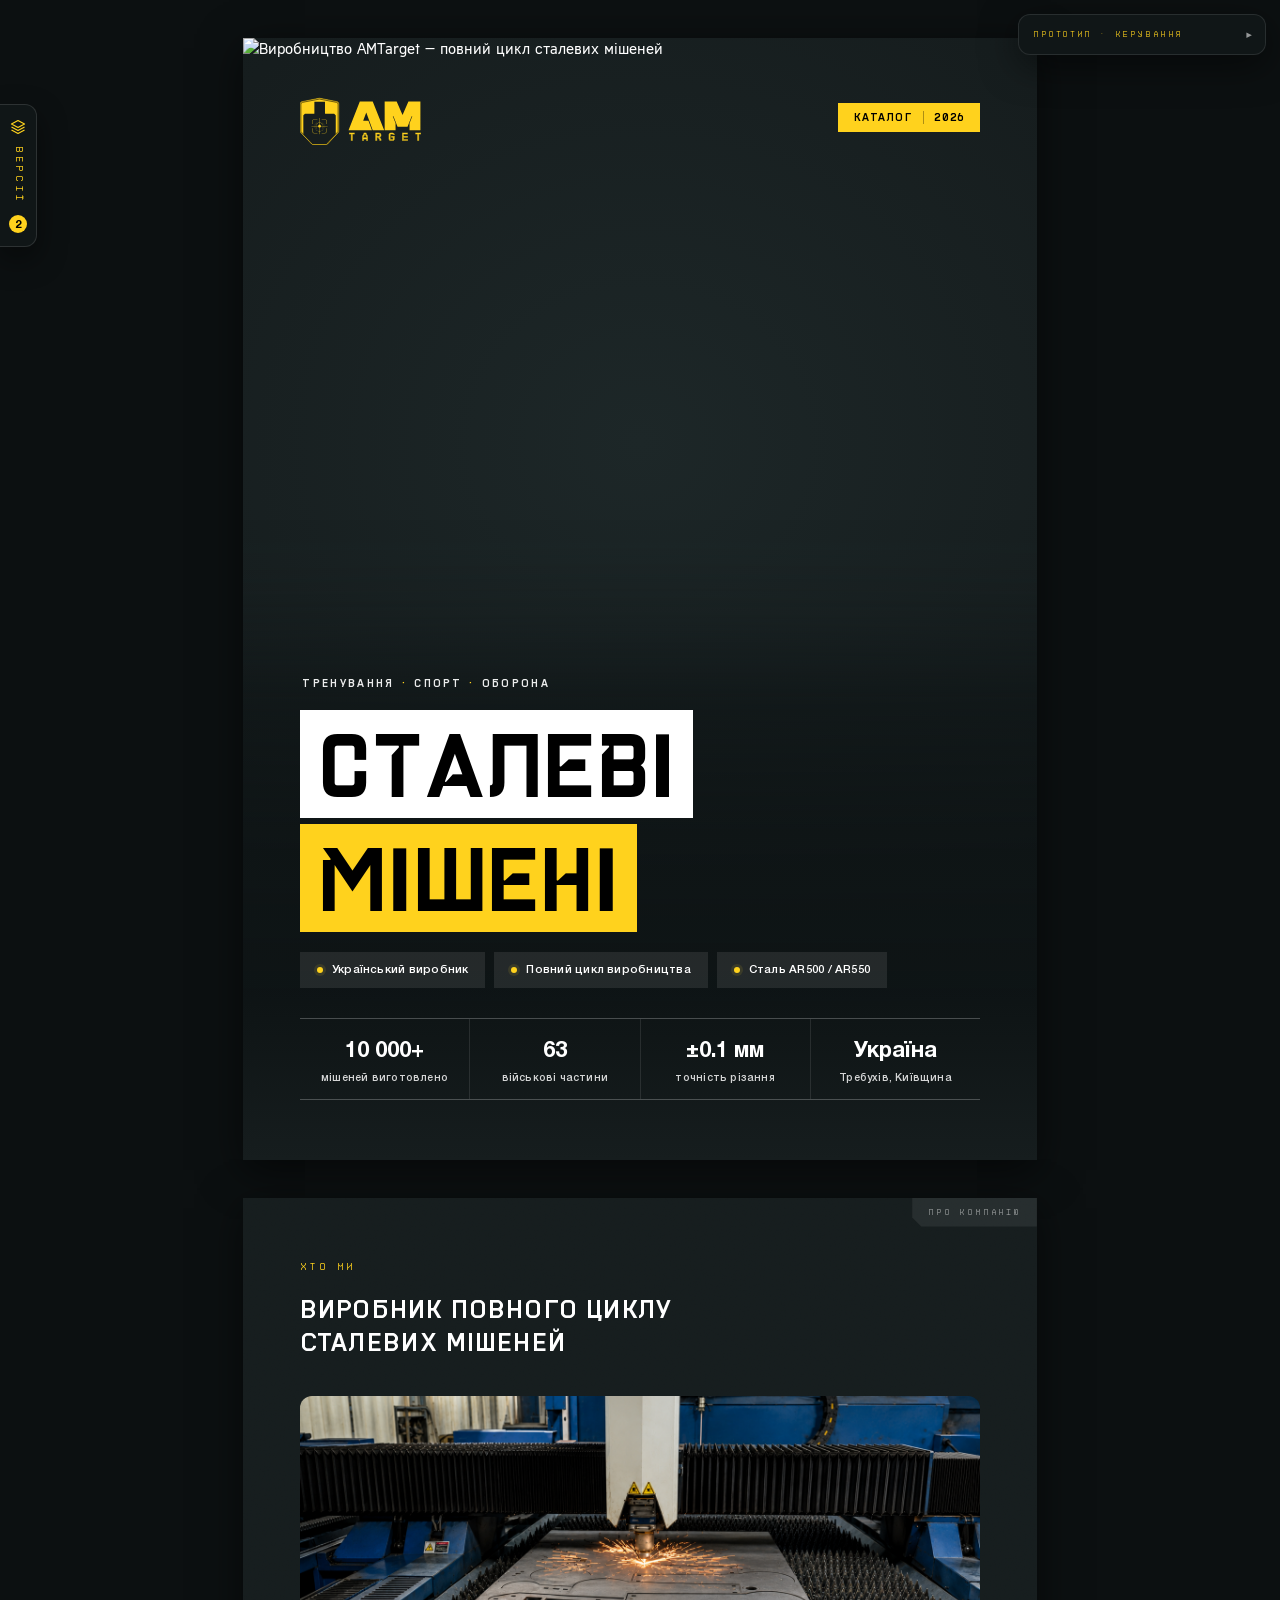
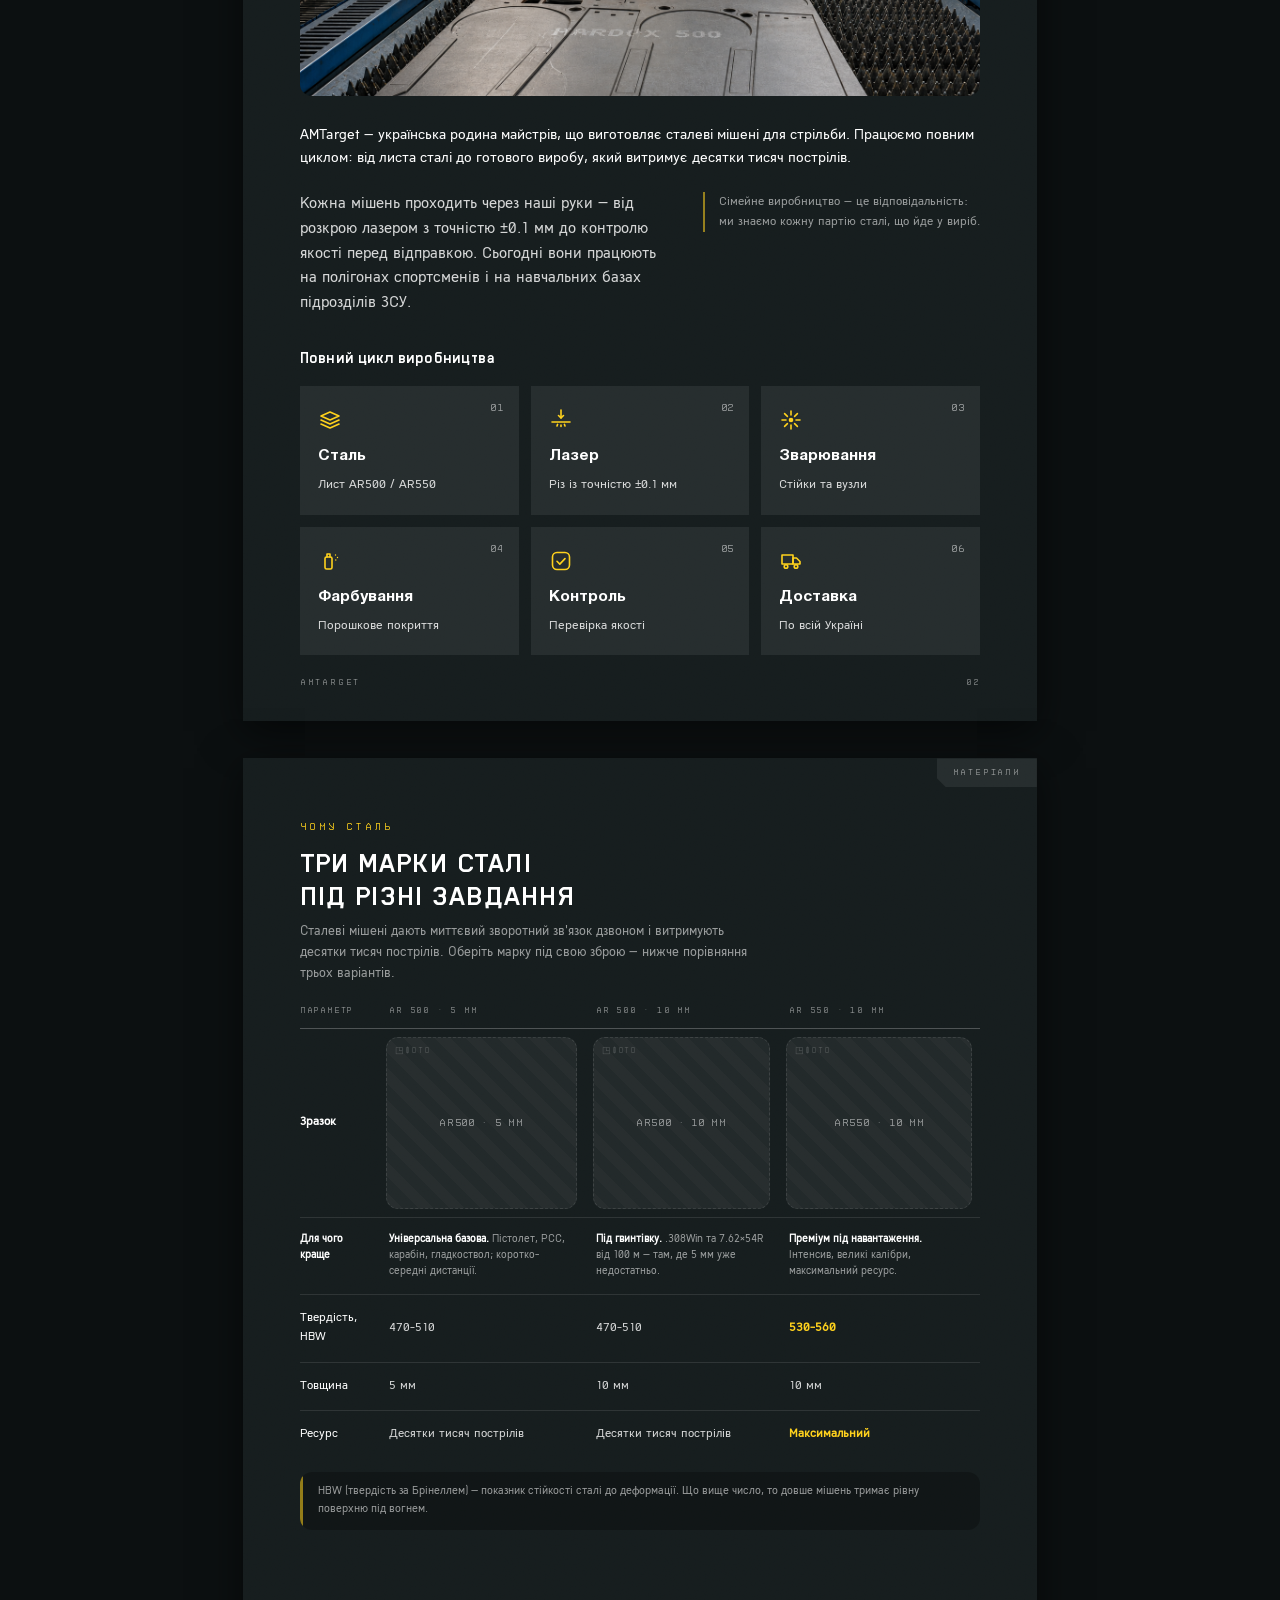
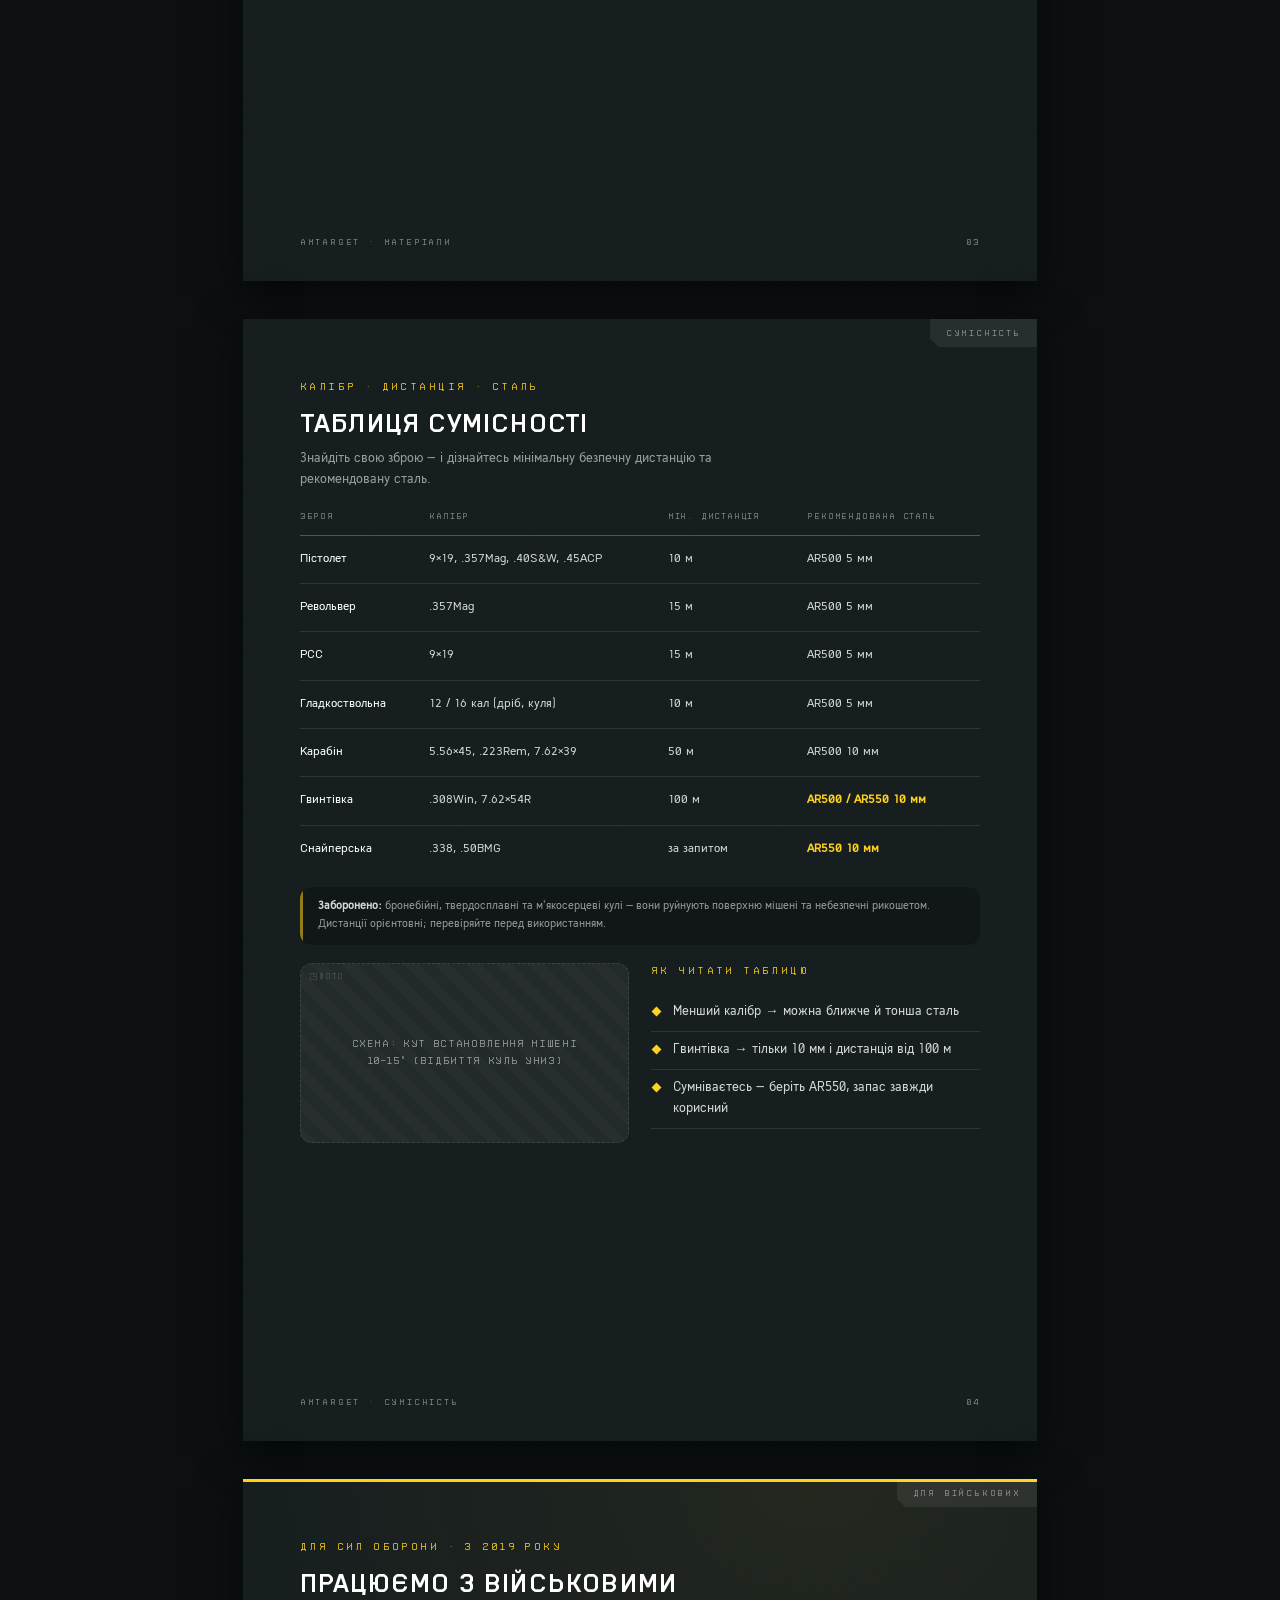
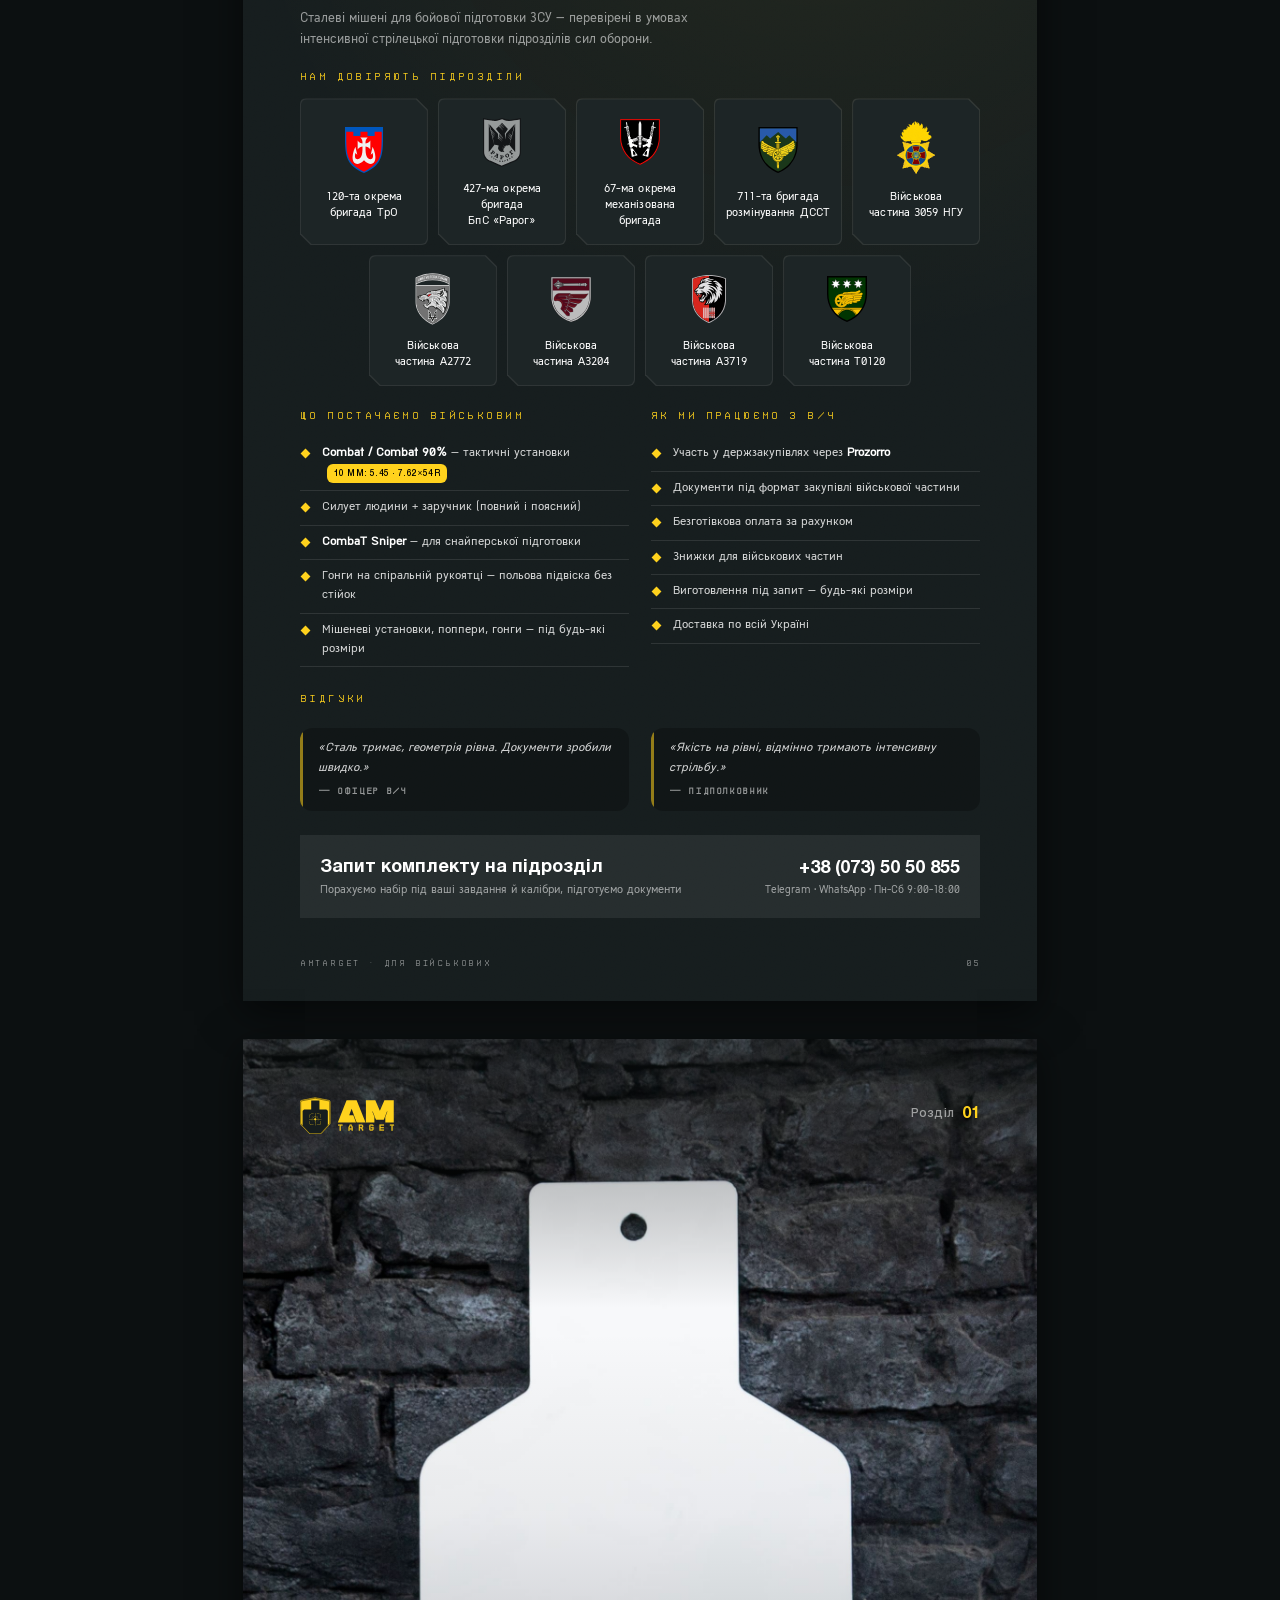
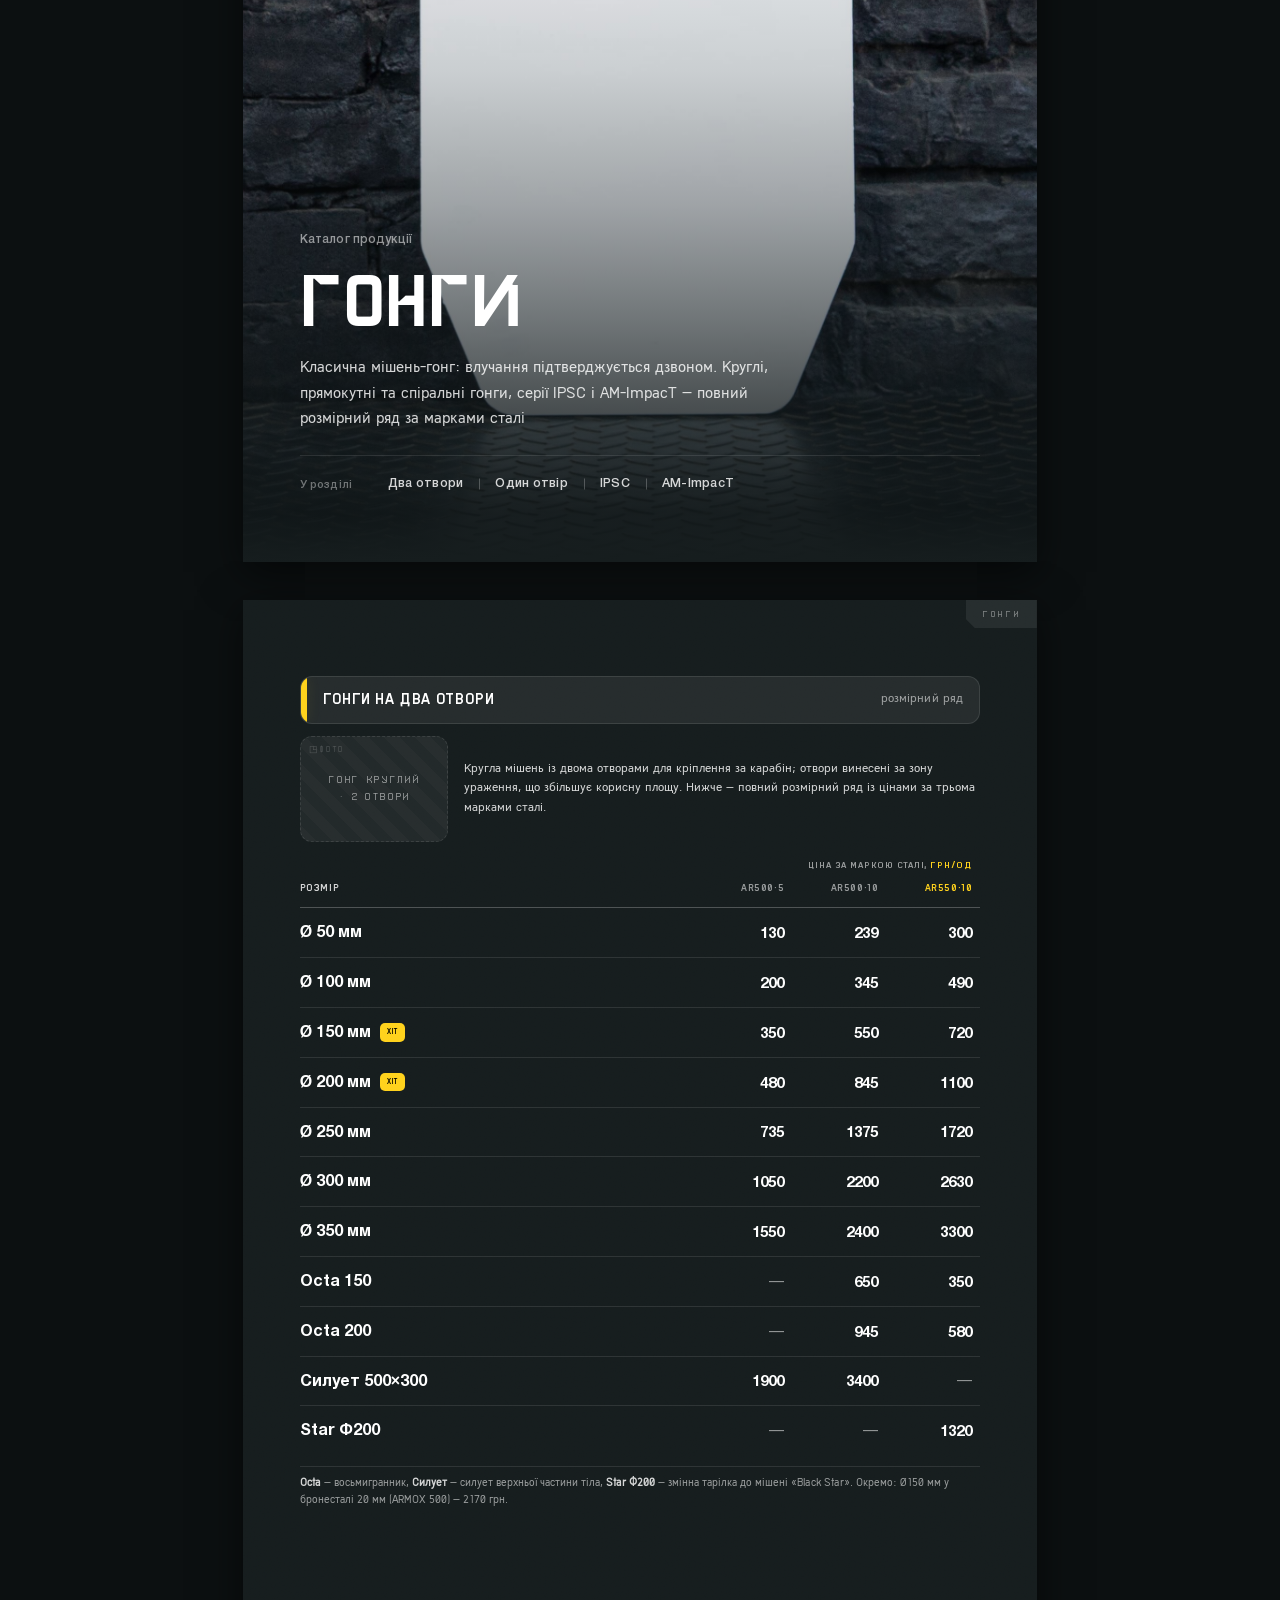
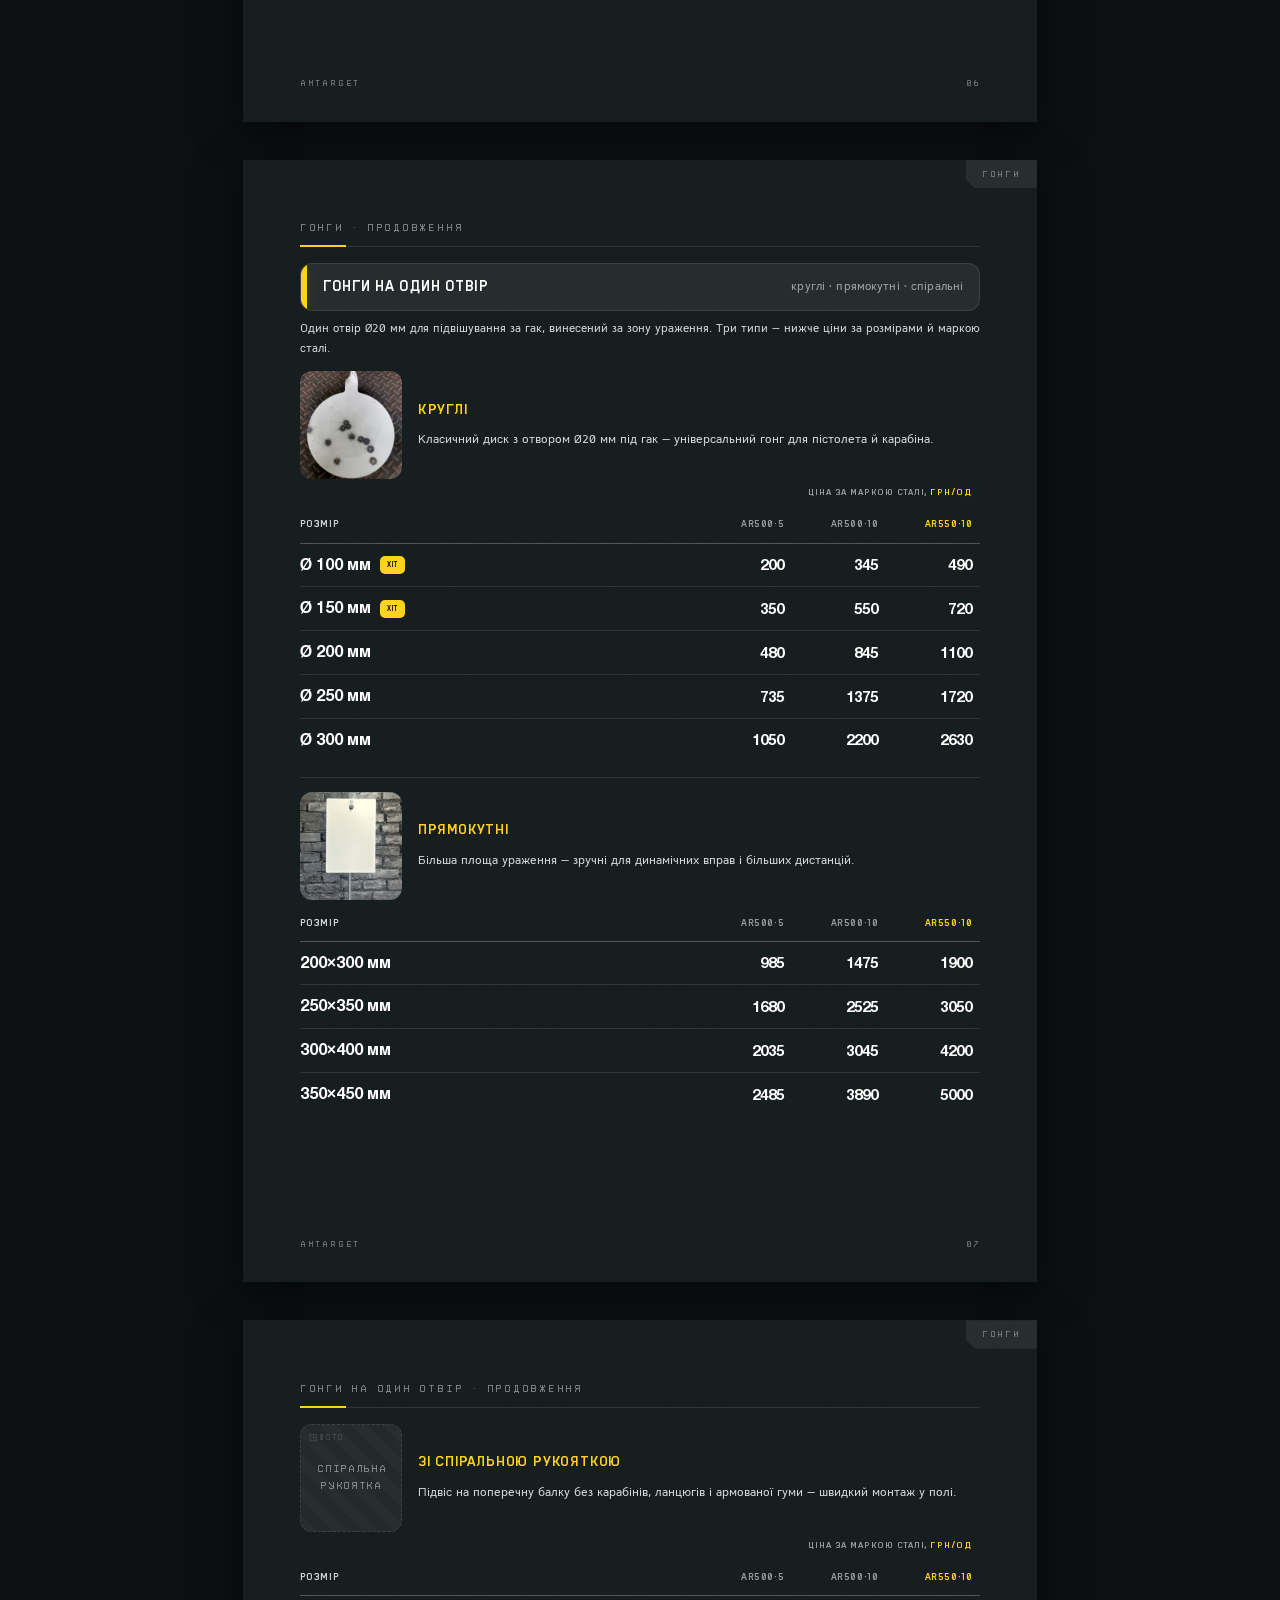
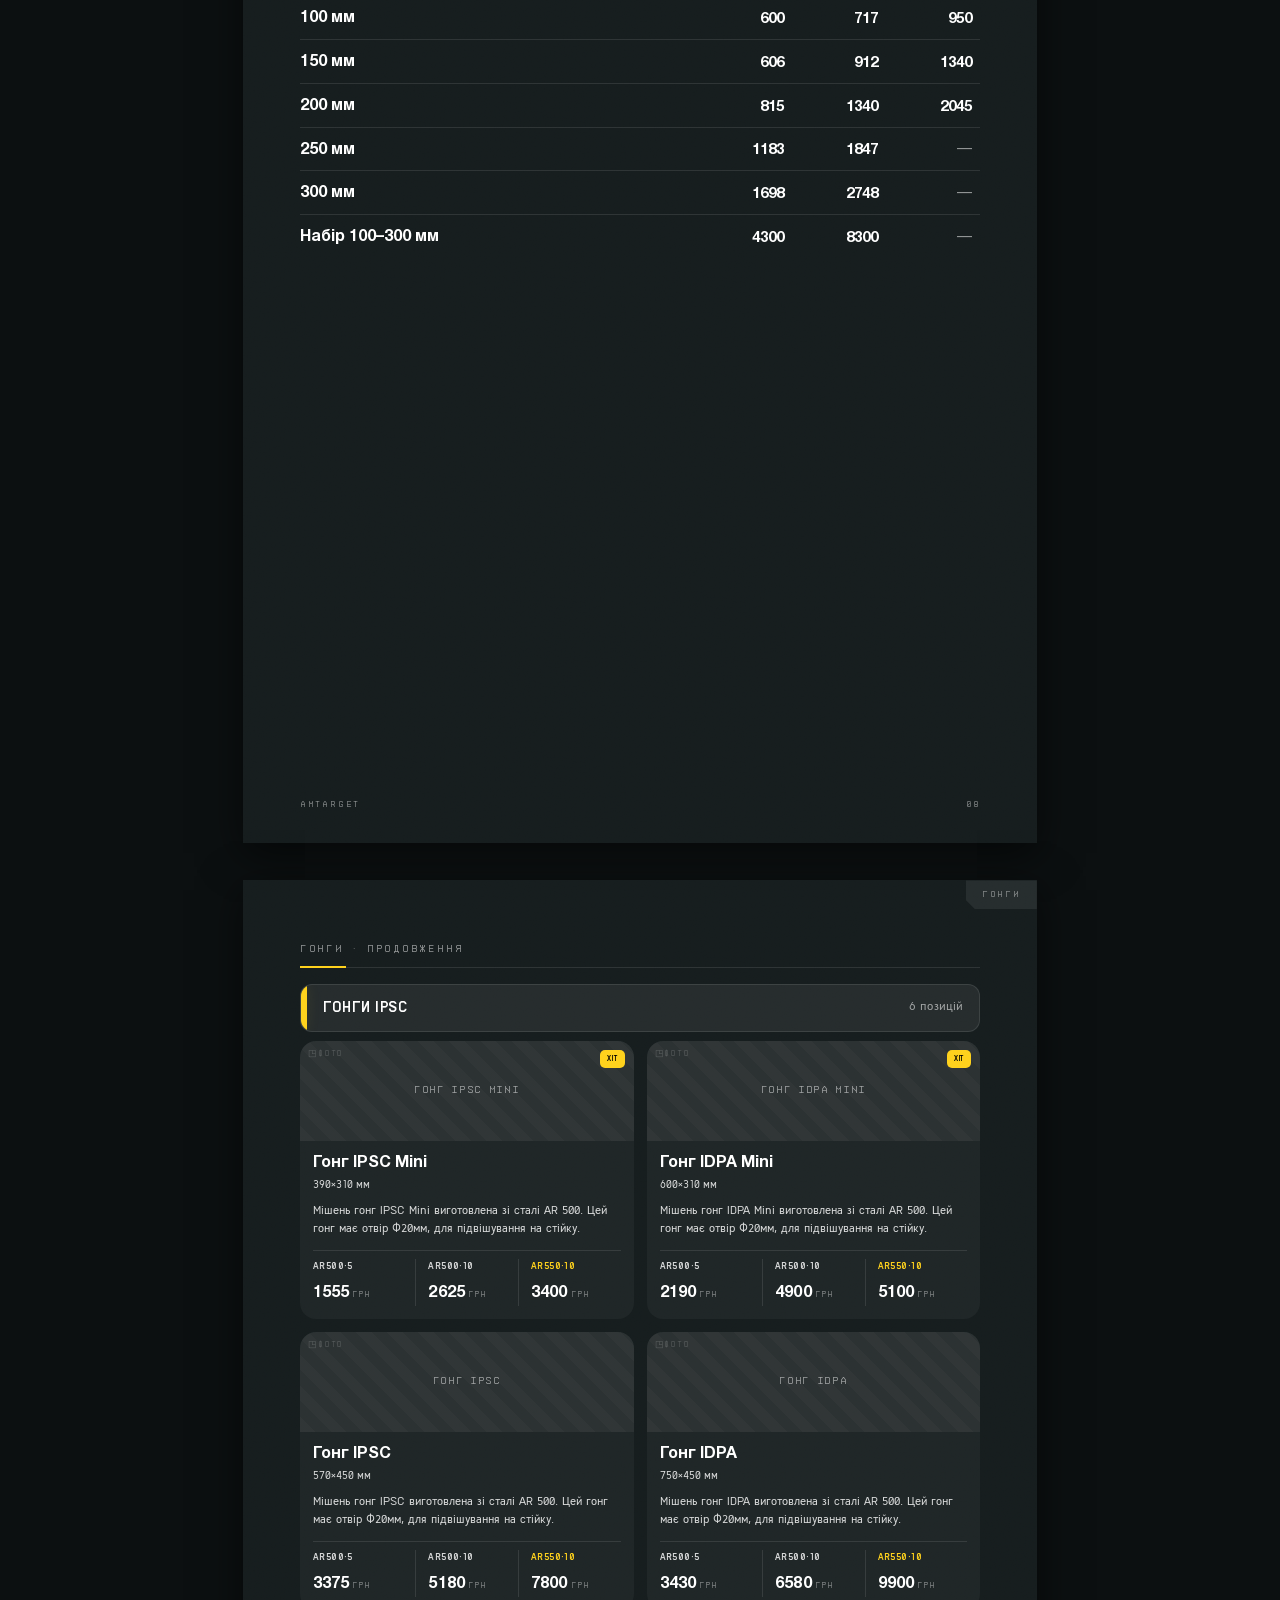
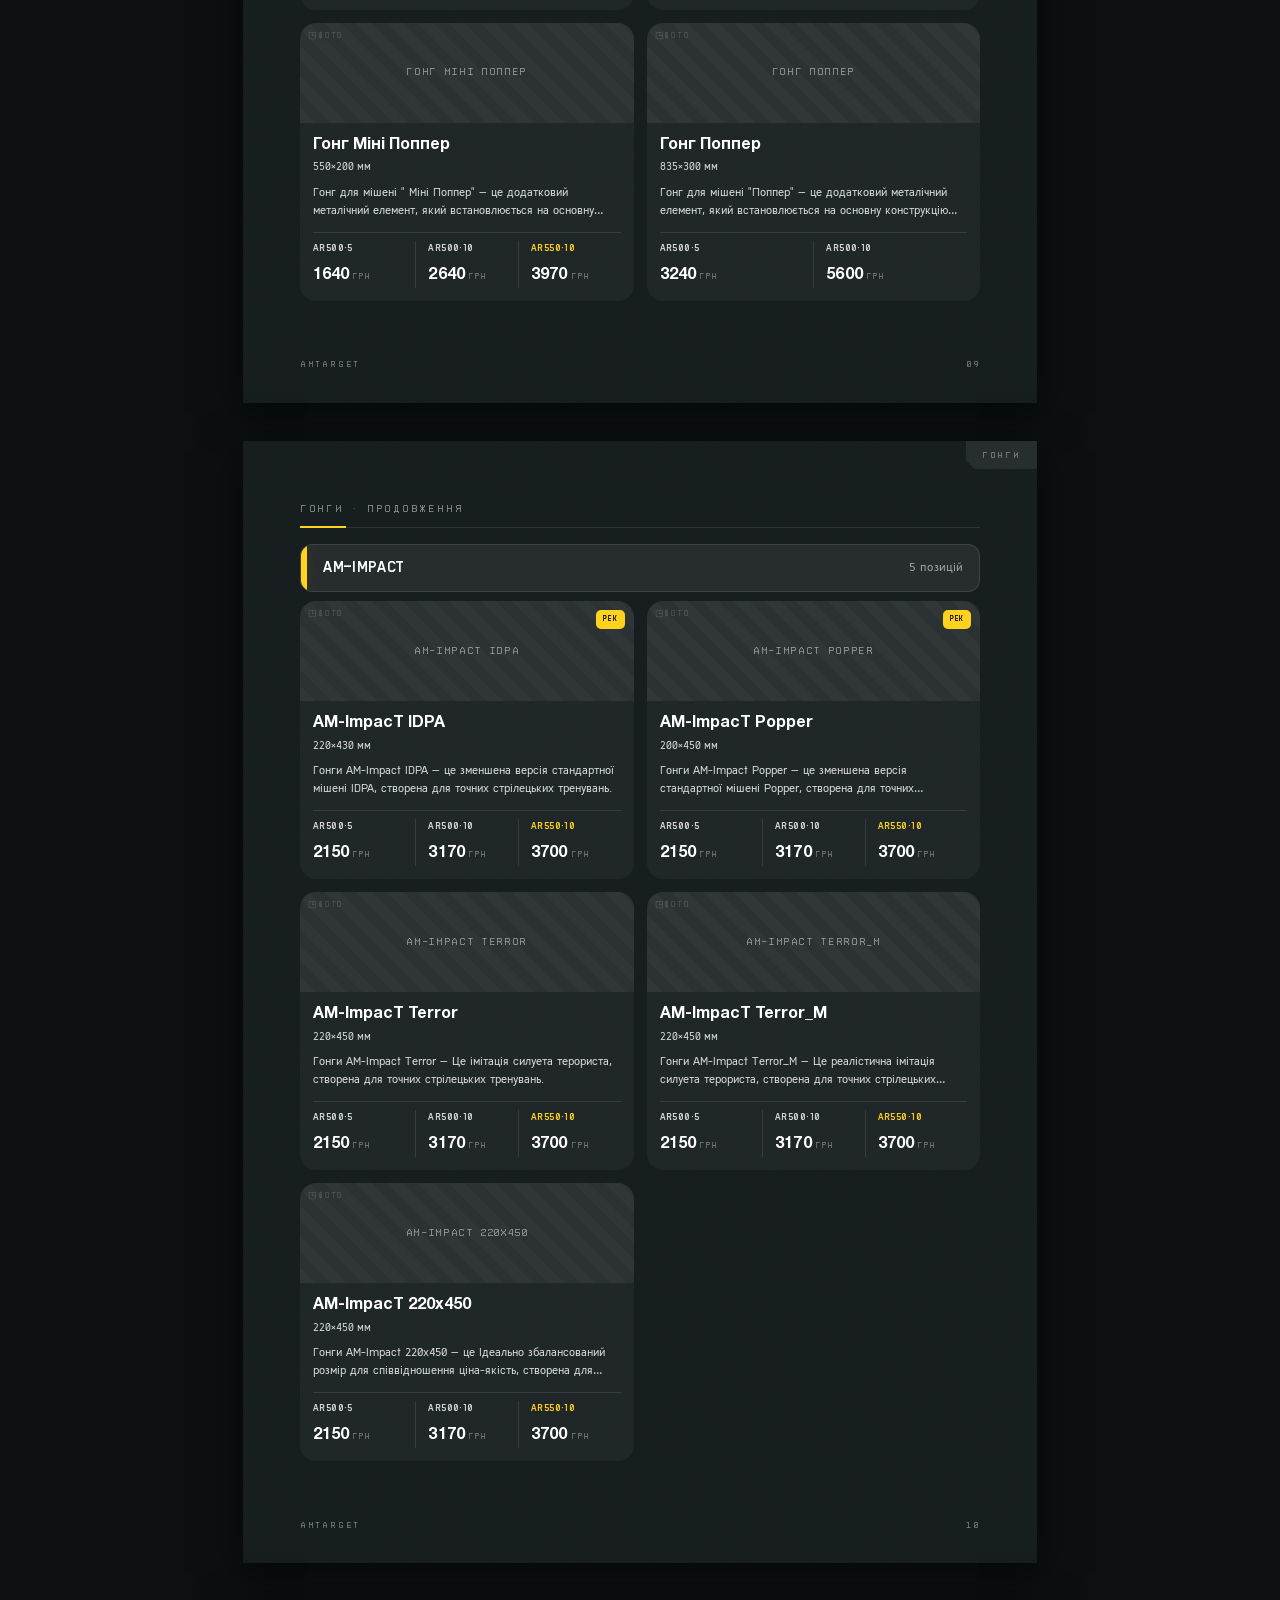
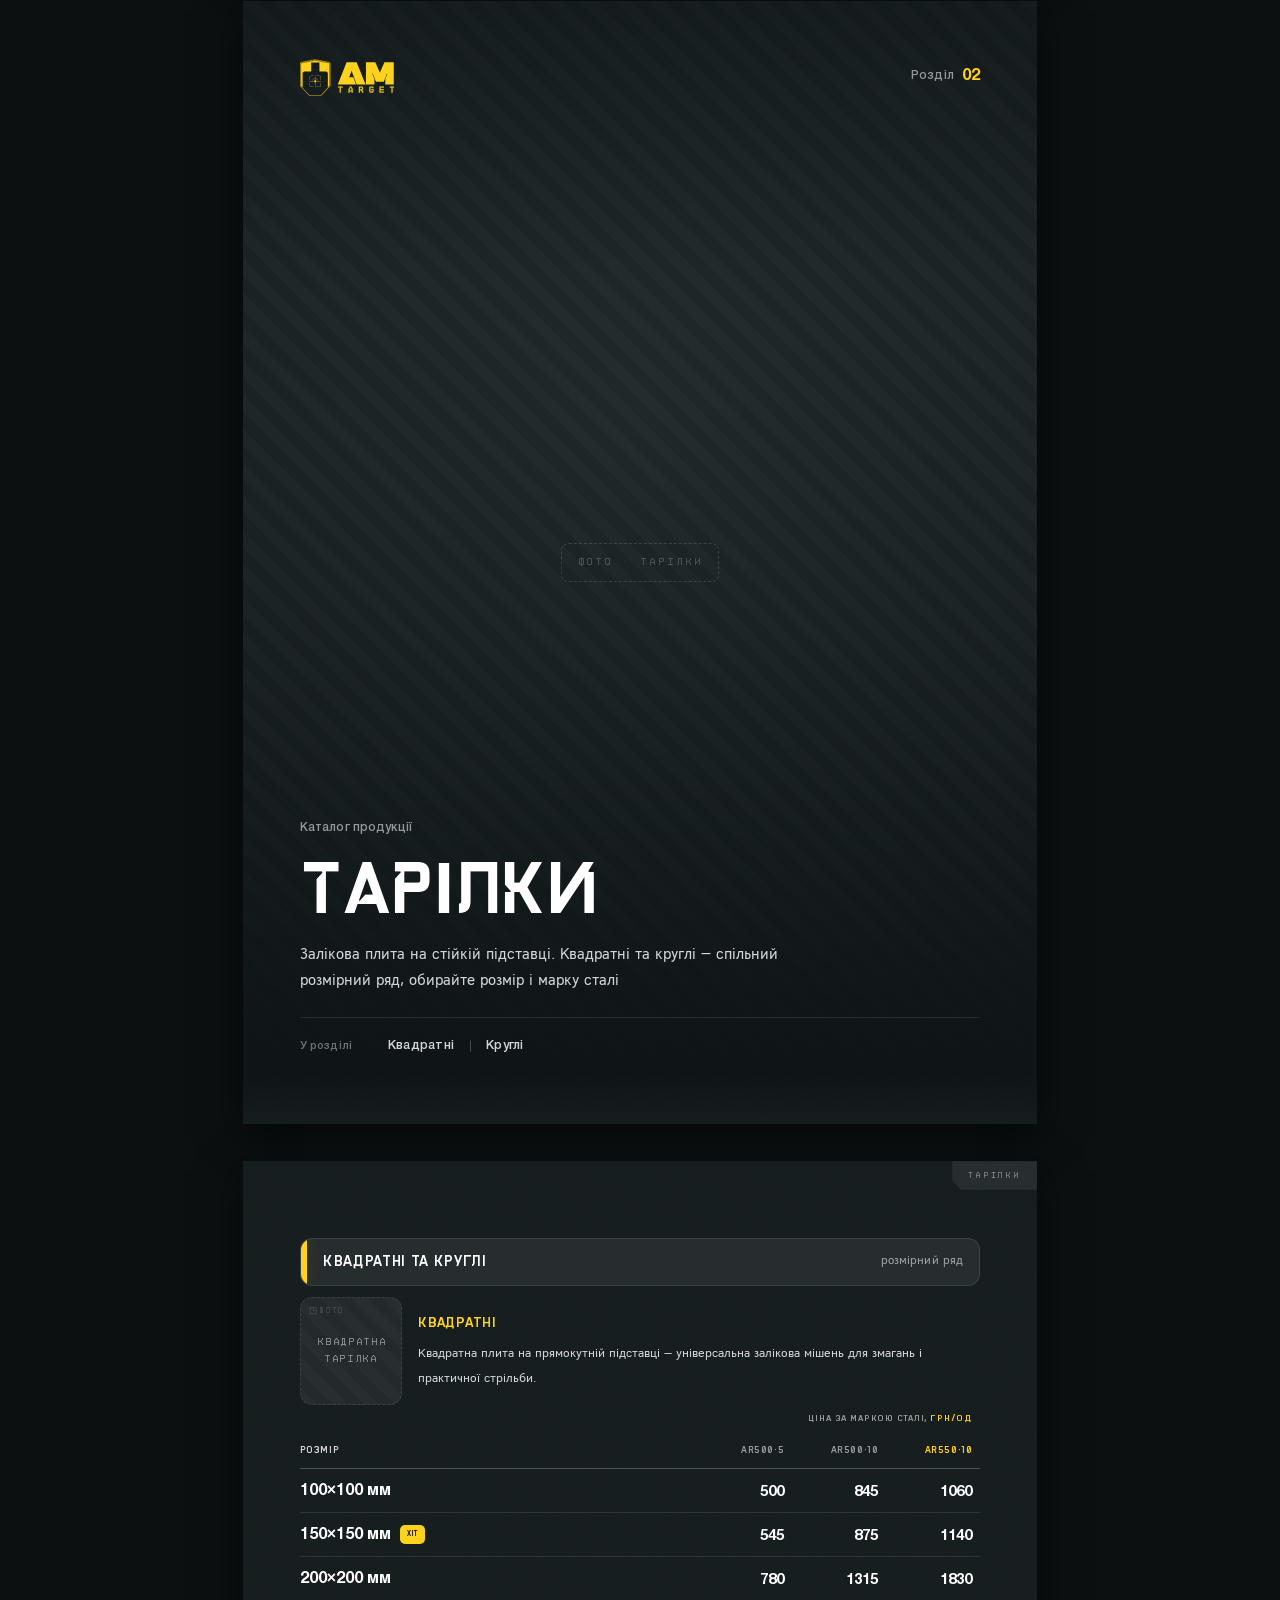
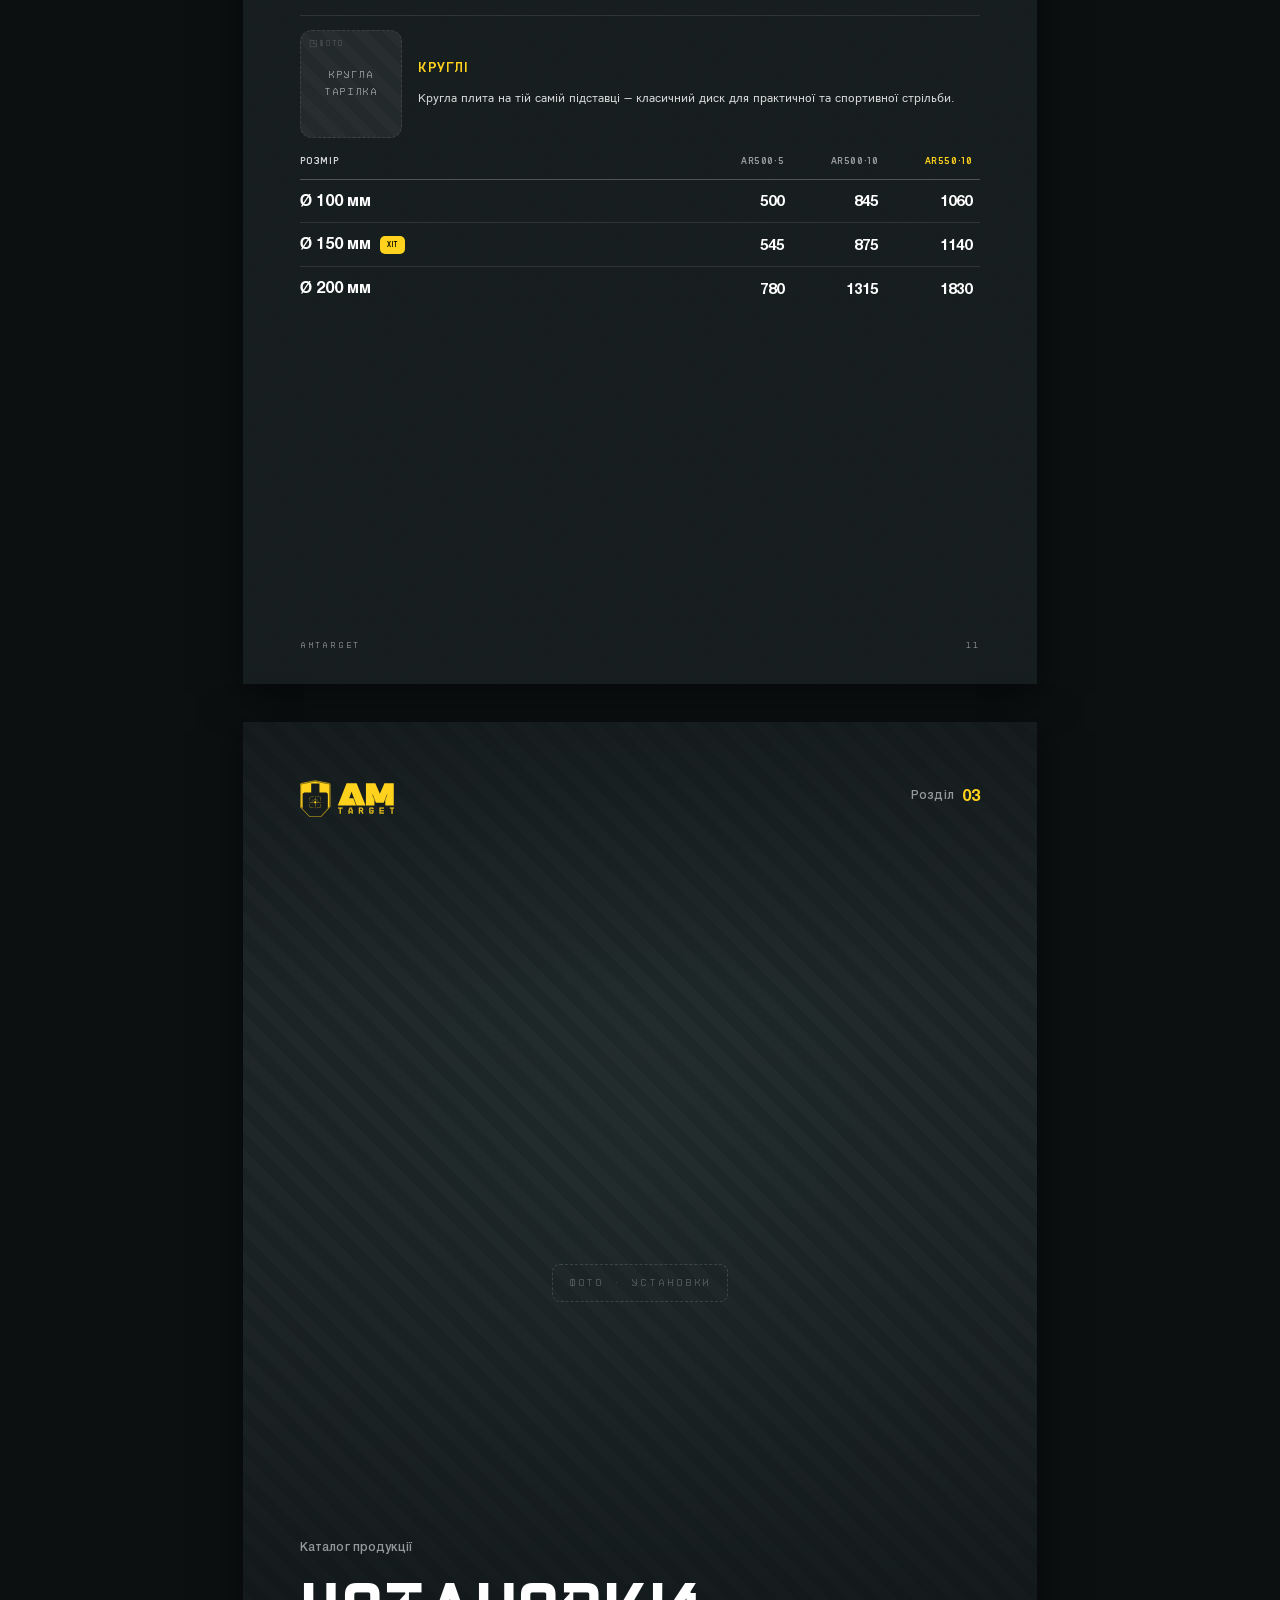
==== commit ae548cf5: "target_brosh: оновити каталог-прототип, додати ассети, версії та прев'ю - переробка amtarget_catalog" ====
--- a/target_brosh/amtarget_catalog_prototype.html
+++ b/target_brosh/amtarget_catalog_prototype.html
@@ -1,631 +1,1159 @@
-<!DOCTYPE html>
-<html lang="uk"><head><meta charset="UTF-8"><meta name="viewport" content="width=device-width, initial-scale=1.0"><title>AMTarget — Каталог · Прототип</title>
-<style>
-:root{
-  --ink:#16181c;--steel:#2b2f36;--steel-2:#3c424b;--accent:#c8102e;
-  --paper:#fff;--paper-soft:#f4f5f7;--line:#d8dbe0;--muted:#6b7280;
-}
-*{box-sizing:border-box;}
-html,body{margin:0;padding:0;}
-body{font-family:"Segoe UI",-apple-system,"Helvetica Neue",Arial,sans-serif;
-  color:var(--ink);background:#9aa0a8;-webkit-font-smoothing:antialiased;line-height:1.5;}
-.page{position:relative;width:210mm;min-height:297mm;margin:10mm auto;background:var(--paper);
-  box-shadow:0 6px 24px rgba(0,0,0,.28);overflow:hidden;page-break-after:always;}
-.pad{padding:16mm 15mm;}
-.tab{position:absolute;top:0;right:0;background:var(--accent);color:#fff;font-size:10px;
-  letter-spacing:.18em;font-weight:700;padding:6px 14px;text-transform:uppercase;}
-.pageno{position:absolute;bottom:10mm;right:15mm;font-size:10px;color:var(--muted);letter-spacing:.1em;}
-.foot-brand{position:absolute;bottom:10mm;left:15mm;font-size:10px;color:var(--muted);
-  letter-spacing:.18em;text-transform:uppercase;}
-h1,h2,h3,h4{margin:0;line-height:1.12;font-weight:800;letter-spacing:-.01em;}
-.kicker{font-size:11px;font-weight:700;letter-spacing:.24em;text-transform:uppercase;
-  color:var(--accent);margin-bottom:10px;}
-.sec-title{font-size:30px;margin-bottom:6px;}
-.sec-sub{font-size:13.5px;color:var(--muted);max-width:64ch;margin-bottom:18px;}
-p{margin:0 0 12px;}.lead{font-size:15px;}
-.ph{position:relative;background:repeating-linear-gradient(45deg,#e9ebef 0 12px,#e3e6ea 12px 24px);
-  border:1px dashed #b9bec6;border-radius:4px;display:flex;align-items:center;justify-content:center;
-  color:#8a9099;font-size:11px;letter-spacing:.08em;text-transform:uppercase;text-align:center;
-  padding:8px;min-height:60px;}
-.ph::after{content:"\25F3 \0424\041E\0422\041E";position:absolute;top:6px;left:8px;font-size:9px;color:#aeb4bc;}
-.ph .ph-cap{max-width:80%;}
-
-/* cover — action concept (full-bleed photo) */
-.cover{background:#0c0d10;color:#fff;}
-.cover-stage{position:relative;width:100%;height:297mm;overflow:hidden;}
-.cover-photo{position:absolute;inset:0;display:flex;align-items:center;justify-content:center;text-align:center;
-  background:repeating-linear-gradient(45deg,#1d2025 0 18px,#191c20 18px 36px);color:#474d54;
-  font-size:12px;letter-spacing:.06em;line-height:1.5;}
-.cover-photo::after{content:"\25F3 \0424\041E\0422\041E";position:absolute;top:14px;left:18px;font-size:10px;color:#363c43;}
-.cover-overlay{position:absolute;inset:0;z-index:1;
-  background:linear-gradient(180deg,rgba(10,11,14,.62) 0%,rgba(10,11,14,.10) 34%,rgba(10,11,14,.5) 62%,rgba(10,11,14,.97) 100%);}
-.cover-accent{position:absolute;left:0;top:0;bottom:0;width:8px;background:var(--accent);z-index:2;}
-.cover-content{position:absolute;inset:0;z-index:3;display:flex;flex-direction:column;justify-content:space-between;
-  padding:20mm 16mm 22mm;}
-.cover-top{display:flex;justify-content:space-between;align-items:flex-start;}
-.logo{font-weight:900;font-size:26px;letter-spacing:.02em;display:flex;align-items:center;gap:10px;}
-.logo .mark{width:34px;height:34px;border-radius:50%;border:3px solid var(--accent);position:relative;display:inline-block;}
-.logo .mark::after{content:"";position:absolute;inset:8px;border-radius:50%;background:var(--accent);}
-.logo small{display:block;font-size:9px;letter-spacing:.36em;color:#aeb4bc;font-weight:600;margin-top:2px;}
-.cover-badge{font-size:11px;letter-spacing:.2em;color:#c8a24a;border:1px solid #4a4f57;padding:7px 12px;
-  border-radius:3px;text-transform:uppercase;text-align:right;line-height:1.5;}
-.cover-tagline{display:inline-block;font-size:13px;font-weight:800;letter-spacing:.16em;text-transform:uppercase;
-  color:#fff;background:var(--accent);padding:7px 13px;border-radius:3px;margin-bottom:16px;}
-.cover-title{font-size:66px;line-height:.93;letter-spacing:-.02em;text-transform:uppercase;text-shadow:0 2px 24px rgba(0,0,0,.55);}
-.cover-title b{color:var(--accent);}
-.cover-lede{font-size:15px;color:#cbd0d7;margin-top:16px;max-width:46ch;}
-.cover-strip{display:flex;margin-top:24px;border-top:1px solid rgba(255,255,255,.18);border-bottom:1px solid rgba(255,255,255,.18);}
-.cover-strip div{flex:1;padding:13px 4px;text-align:center;border-right:1px solid rgba(255,255,255,.1);}
-.cover-strip div:last-child{border-right:none;}
-.cover-strip b{display:block;font-size:21px;color:#fff;}
-.cover-strip span{font-size:9.5px;letter-spacing:.12em;color:#9aa0a8;text-transform:uppercase;}
-
-/* helpers */
-.grid-2{display:grid;grid-template-columns:1fr 1fr;gap:22px;}
-.grid-3{display:grid;grid-template-columns:repeat(3,1fr);gap:10px;}
-.grid-12{display:grid;grid-template-columns:1.1fr 1fr;gap:26px;align-items:center;}
-.stat-row{display:flex;gap:14px;margin:20px 0;}
-.stat{flex:1;background:var(--paper-soft);border:1px solid var(--line);border-radius:6px;padding:14px 12px;text-align:center;}
-.stat b{display:block;font-size:24px;color:var(--steel);}
-.stat span{font-size:10px;letter-spacing:.1em;color:var(--muted);text-transform:uppercase;}
-.bullets{list-style:none;padding:0;margin:14px 0;}
-.bullets li{padding:7px 0 7px 24px;position:relative;border-bottom:1px solid var(--line);font-size:13.5px;}
-.bullets li::before{content:"";position:absolute;left:2px;top:13px;width:9px;height:9px;background:var(--accent);transform:rotate(45deg);}
-.cycle{display:flex;gap:0;margin:10px 0 4px;}
-.cycle .step{flex:1;text-align:center;position:relative;padding:0 4px;}
-.cycle .step .ic{width:56px;height:56px;margin:0 auto 8px;border-radius:50%;border:2px solid var(--steel);
-  display:flex;align-items:center;justify-content:center;font-size:24px;background:#fff;}
-.cycle .step b{display:block;font-size:12px;}.cycle .step span{font-size:10px;color:var(--muted);}
-.cycle .step:not(:last-child)::after{content:"\2192";position:absolute;top:20px;right:-7px;color:var(--accent);font-size:18px;font-weight:700;}
-table.tbl{width:100%;border-collapse:collapse;font-size:12.5px;margin:6px 0 14px;}
-table.tbl th{background:var(--steel);color:#fff;text-align:left;padding:9px 10px;font-size:11px;letter-spacing:.06em;text-transform:uppercase;font-weight:700;}
-table.tbl td{padding:8px 10px;border-bottom:1px solid var(--line);}
-table.tbl tr:nth-child(even) td{background:var(--paper-soft);}
-table.tbl .hl{color:var(--accent);font-weight:700;}
-.note{font-size:11.5px;color:var(--muted);border-left:3px solid var(--accent);padding:6px 0 6px 12px;margin:10px 0;}
-table.tbl tr.trow-img td{padding:6px;vertical-align:middle;background:#fff;}
-table.tbl tr.trow-desc td{font-size:11px;line-height:1.42;color:#4a515c;vertical-align:top;}
-table.tbl tr.trow-desc td b{color:var(--ink);}
-.timg{min-height:80px;border-radius:4px;margin:0;}
-.benefits{display:grid;grid-template-columns:repeat(4,1fr);gap:10px;margin:4px 0 16px;}
-.benefits>div{border:1px solid var(--line);border-radius:7px;padding:12px 10px;text-align:center;background:#fff;}
-.benefits .bic{font-size:24px;line-height:1;margin-bottom:7px;color:var(--accent);}
-.benefits b{display:block;font-size:12.5px;margin-bottom:3px;}
-.benefits span{font-size:10.5px;color:var(--muted);line-height:1.35;}
-.steel-notes{display:grid;grid-template-columns:repeat(3,1fr);gap:12px;margin-top:8px;}
-.steel-notes>div{border:1px solid var(--line);border-left:3px solid var(--accent);border-radius:6px;
-  padding:11px 12px;background:var(--paper-soft);}
-.steel-notes>div.ar550{border-left-color:var(--accent);}
-.steel-notes .sn-img{min-height:84px;border-radius:5px;margin-bottom:10px;}
-.steel-notes .flag{margin-bottom:7px;}
-.steel-notes p{margin:0;font-size:11.5px;line-height:1.5;color:#4a515c;}
-.steel-notes b{color:var(--ink);}
-.card{border:1px solid var(--line);border-radius:7px;background:#fff;overflow:hidden;}
-.card>.ph{border:none;border-radius:0;border-bottom:1px solid var(--line);min-height:96px;}
-.card .body{padding:10px 11px 12px;}
-.card h4{font-size:14px;margin-bottom:3px;}
-.card .spec{font-size:11.5px;color:var(--muted);}
-.flag{display:inline-block;font-size:9px;font-weight:700;letter-spacing:.06em;text-transform:uppercase;padding:3px 7px;border-radius:3px;color:#fff;}
-.flag.ar550{background:var(--accent);}.flag.steel{background:var(--steel-2);}
-
-/* ===== featured TOP cards (2 per category) ===== */
-.hero-row{display:grid;grid-template-columns:1fr 1fr;gap:12px;margin:6px 0 12px;}
-.hero{border:1px solid var(--line);border-radius:8px;overflow:hidden;background:#fff;display:flex;flex-direction:column;}
-.hero-img{position:relative;min-height:150px;border:none;border-radius:0;border-bottom:1px solid var(--line);}
-.hero-badge{position:absolute;top:9px;right:9px;z-index:2;font-size:9px;font-weight:800;letter-spacing:.07em;
-  text-transform:uppercase;padding:4px 9px;border-radius:3px;color:#fff;}
-.hero-badge.top{background:var(--accent);}
-.hero-badge.rec{background:var(--steel-2);}
-.hero-body{padding:12px 14px 14px;display:flex;flex-direction:column;flex:1;}
-.hero-body h3{font-size:16px;line-height:1.16;}
-.hero-body .meta{display:flex;flex-wrap:wrap;align-items:center;gap:6px;margin:6px 0 7px;}
-.hero-body .meta .sku{font-size:9.5px;font-weight:700;letter-spacing:.04em;color:var(--accent);
-  border:1px solid #e6c2c9;border-radius:3px;padding:1px 5px;}
-.hero-body .meta .dim{font-size:11px;color:var(--muted);}
-.hero-desc{font-size:11.5px;line-height:1.5;color:#4a515c;margin:0 0 11px;flex:1;}
-.hero-price{margin-top:auto;}
-body.req .hero[data-toggle] .price{display:none;}
-body.req .hero[data-toggle] .price-req{display:inline;}
-
-/* ===== category product LIST (rows) ===== */
-.catbar{display:flex;justify-content:space-between;align-items:baseline;
-  border-left:4px solid var(--accent);background:var(--paper-soft);
-  padding:7px 12px;margin:14px 0 6px;font-weight:800;font-size:14px;letter-spacing:.01em;}
-.catbar span{font-weight:600;font-size:10px;letter-spacing:.12em;text-transform:uppercase;color:var(--muted);}
-.runhdr{font-size:12px;font-weight:800;text-transform:uppercase;letter-spacing:.12em;color:var(--steel);
-  border-bottom:2px solid var(--accent);padding-bottom:7px;margin-bottom:14px;}
-.plist.one{border:1px solid var(--line);border-radius:8px;overflow:hidden;background:#fff;margin-bottom:10px;}
-.prow{display:grid;grid-template-columns:88px 1fr auto;gap:16px;align-items:center;padding:12px 14px;}
-.thumb{width:88px;height:88px;border-radius:6px;border:1px dashed #b9bec6;position:relative;
-  background:repeating-linear-gradient(45deg,#e9ebef 0 9px,#e3e6ea 9px 18px);}
-.thumb::after{content:"\25F3";position:absolute;inset:0;display:flex;align-items:center;justify-content:center;color:#aeb4bc;font-size:20px;}
-.pinfo h4{font-size:15px;line-height:1.2;}
-.pdesc{margin:7px 0 0;font-size:11.5px;line-height:1.45;color:#525965;max-width:52ch;}
-.meta{display:flex;flex-wrap:wrap;align-items:center;gap:6px;margin-top:4px;}
-.meta .sku{font-size:9.5px;font-weight:700;letter-spacing:.04em;color:var(--accent);
-  border:1px solid #e6c2c9;border-radius:3px;padding:1px 5px;}
-.meta .dim{font-size:11px;color:var(--muted);}
-.chip{font-size:8.5px;font-weight:700;letter-spacing:.03em;text-transform:uppercase;color:#fff;
-  background:var(--steel-2);border-radius:3px;padding:2px 5px;}
-.chip.ar550{background:var(--accent);}
-.pprice{text-align:right;white-space:nowrap;}
-.price{font-size:14.5px;font-weight:800;color:var(--steel);}
-.price small{font-size:9.5px;color:var(--muted);font-weight:600;margin-left:2px;}
-.price-req{display:none;font-size:10.5px;font-weight:700;color:var(--accent);letter-spacing:.04em;text-transform:uppercase;}
-body.req .prow[data-toggle] .price{display:none;}
-body.req .prow[data-toggle] .price-req{display:inline;}
-/* per-steel breakdown */
-.modehint{display:inline-block;font-size:10px;font-weight:700;letter-spacing:.1em;text-transform:uppercase;
-  color:var(--accent);border:1px dashed #e6c2c9;border-radius:4px;padding:4px 9px;margin-bottom:4px;}
-.prow.brk{align-items:start;}
-.prow.brk .pinfo{padding-top:4px;}
-.prow.brk .price,.hero-price .price{display:flex;flex-direction:column;gap:0;min-width:172px;
-  border:1px solid var(--line);border-radius:6px;overflow:hidden;}
-.psteel{display:flex;justify-content:space-between;align-items:center;gap:12px;
-  padding:5px 9px;border-bottom:1px solid var(--line);}
-.psteel:last-child{border-bottom:none;}
-.psteel.pshead{background:var(--steel);padding:4px 9px;}
-.psteel.pshead .ps-h{font-size:8.5px;font-weight:700;letter-spacing:.1em;text-transform:uppercase;color:#cdd2d9;}
-.psteel:not(.pshead):nth-child(odd){background:var(--paper-soft);}
-.psteel .chip{min-width:70px;text-align:center;}
-.ps-val{font-size:14px;font-weight:800;color:var(--steel);}
-.ps-val small{font-size:9px;color:var(--muted);font-weight:600;margin-left:2px;}
-
-/* ===== military page (dark) ===== */
-.page.mil{background:radial-gradient(120% 80% at 70% 0%,#252b33,#13161a 72%);color:#e7eaef;}
-.page.mil .kicker{color:#c8a24a;}
-.page.mil .sec-title{color:#fff;}
-.page.mil .sec-sub{color:#9aa3b0;}
-.page.mil .ph{background:repeating-linear-gradient(45deg,#2c333c 0 12px,#262c34 12px 24px);border-color:#3a4150;color:#727b88;}
-.mil-stats{display:flex;gap:12px;margin:18px 0;}
-.mil-stats div{flex:1;border:1px solid #3a4150;border-radius:7px;padding:12px 8px;text-align:center;background:#1c2128;}
-.mil-stats b{display:block;font-size:22px;color:#fff;}
-.mil-stats span{font-size:9.5px;letter-spacing:.09em;text-transform:uppercase;color:#8c95a3;}
-.mil-units{display:flex;flex-wrap:wrap;gap:8px;margin:10px 0 4px;}
-.mil-units .u{border:1px solid #3a4150;background:#1c2128;border-radius:5px;padding:7px 11px;font-size:12px;color:#dfe3ea;}
-.mil-cols{display:grid;grid-template-columns:1fr 1fr;gap:22px;margin-top:6px;}
-.mil-list{list-style:none;padding:0;margin:8px 0;}
-.mil-list li{padding:6px 0 6px 22px;position:relative;border-bottom:1px solid #2b323b;font-size:12.5px;color:#dfe3ea;}
-.mil-list li::before{content:"";position:absolute;left:2px;top:12px;width:8px;height:8px;background:#c8a24a;transform:rotate(45deg);}
-.mil-list b{color:#fff;}
-.mil-flag{display:inline-block;font-size:8.5px;font-weight:700;letter-spacing:.05em;text-transform:uppercase;
-  padding:2px 6px;border-radius:3px;background:#c8a24a;color:#16181c;margin-left:4px;}
-.mil-quote{border-left:3px solid #c8a24a;padding:7px 0 7px 12px;margin:8px 0;font-size:12.5px;color:#cdd2d9;font-style:italic;}
-.mil-quote b{display:block;font-style:normal;color:#8c95a3;font-size:11px;margin-top:4px;}
-.mil-cta{display:flex;justify-content:space-between;align-items:center;border:1px solid #3a4150;border-radius:8px;
-  padding:14px 16px;margin-top:14px;background:#1c2128;}
-.mil-cta .big{font-size:18px;font-weight:800;color:#fff;}
-
-/* safety */
-.safety{counter-reset:s;list-style:none;padding:0;margin:8px 0;}
-.safety li{position:relative;padding:11px 0 11px 46px;border-bottom:1px solid var(--line);font-size:13.5px;}
-.safety li::before{counter-increment:s;content:counter(s);position:absolute;left:0;top:10px;width:30px;height:30px;
-  background:var(--accent);color:#fff;border-radius:50%;display:flex;align-items:center;justify-content:center;font-weight:800;font-size:14px;}
-
-/* back cover */
-.back{background:radial-gradient(120% 80% at 50% 0%,#2f343c,#121417 70%);color:#fff;}
-.back .pad{height:297mm;display:flex;flex-direction:column;justify-content:space-between;padding:24mm 15mm;}
-.back .c-grid{display:grid;grid-template-columns:1.2fr 1fr;gap:30px;margin-top:20px;}
-.back .c-item{margin-bottom:14px;}
-.back .c-item span{display:block;font-size:10px;letter-spacing:.18em;text-transform:uppercase;color:#8c95a3;}
-.back .c-item b{font-size:18px;font-weight:700;}
-.back .qr{width:120px;height:120px;background:#fff;border-radius:8px;display:flex;align-items:center;justify-content:center;color:#888;font-size:10px;text-align:center;}
-.back .proof{display:flex;border-top:1px solid #3a3f48;padding-top:18px;margin-top:10px;}
-.back .proof div{flex:1;border-right:1px solid #2a2e35;text-align:center;padding:0 6px;}
-.back .proof div:last-child{border-right:none;}
-.back .proof b{display:block;font-size:22px;}
-.back .proof span{font-size:10px;color:#9aa0a8;letter-spacing:.12em;text-transform:uppercase;}
-
-/* controls */
-.controls{position:fixed;top:14px;right:14px;z-index:999;background:#16181c;color:#fff;border-radius:10px;
-  padding:12px 14px;box-shadow:0 8px 30px rgba(0,0,0,.4);font-size:12px;width:248px;}
-.controls h5{margin:0 0 8px;font-size:11px;letter-spacing:.14em;text-transform:uppercase;color:#c8a24a;}
-.controls .seg{display:flex;background:#2b2f36;border-radius:7px;overflow:hidden;margin-bottom:8px;}
-.controls .seg button{flex:1;border:none;background:transparent;color:#aeb4bc;padding:8px 6px;font-size:11px;cursor:pointer;font-weight:600;}
-.controls .seg button.on{background:var(--accent);color:#fff;}
-.controls .hint{font-size:10px;color:#8c95a3;line-height:1.4;margin:6px 0 0;}
-.controls .print{width:100%;margin-top:8px;background:#fff;color:#16181c;border:none;padding:9px;border-radius:7px;font-weight:700;cursor:pointer;font-size:12px;}
-@media print{
-  body{background:#fff;}
-  .controls{display:none !important;}
-  .page{margin:0;box-shadow:none;width:auto;min-height:auto;}
-  @page{size:A4;margin:0;}
-}
-
-</style></head><body>
-<div class="controls">
-  <h5>Прототип · керування</h5>
-  <div class="seg" id="priceSeg">
-    <button class="on" data-mode="show">Показати ціни</button>
-    <button data-mode="req">Ціна за запитом</button>
-  </div>
-  <p class="hint">Перемикач змінює подачу цін у частині рядків (товари дорожче 5000 грн). Решта — завжди з ціною.</p>
-  <button class="print" onclick="window.print()">🖨 Друкувати / зберегти у PDF</button>
-</div><section class="page cover">
-  <div class="cover-stage">
-    <div class="cover-photo"><span>Герой-фото: боєць на полігоні, ч/б, кінематографічно<br>мішені AMTarget на фоні</span></div>
-    <div class="cover-overlay"></div>
-    <div class="cover-accent"></div>
-    <div class="cover-content">
-      <div class="cover-top">
-        <div class="logo"><span class="mark"></span>AMTarget<small>A.M.TARGET</small></div>
-        <div class="cover-badge">ЗСУ · Prozorro<br>з 2019 року</div>
-      </div>
-      <div class="cover-bottom-action">
-        <span class="cover-tagline">Перевірені на передовій</span>
-        <h1 class="cover-title">Сталеві<br><b>мішені</b></h1>
-        <p class="cover-lede">Виробник повного циклу. Лазерне різання ±0.1 мм. Сталь AR500 / AR550. Зроблено в Україні.</p>
-        <div class="cover-strip">
-          <div><b>10 000+</b><span>мішеней виготовлено</span></div>
-          <div><b>63</b><span>військові частини</span></div>
-          <div><b>±0.1 мм</b><span>точність різання</span></div>
-          <div><b>2026</b><span>каталог</span></div>
-        </div>
-      </div>
-    </div>
-  </div>
-</section><section class="page">
-  <span class="tab">Про компанію</span>
-  <div class="pad">
-    <div class="kicker">Хто ми</div>
-    <h2 class="sec-title">Виробник повного циклу<br>сталевих мішеней</h2>
-    <div class="grid-12" style="margin-top:18px;">
-      <div>
-        <p class="lead">AMTarget — українська родина майстрів, що виготовляє сталеві мішені для стрільби. Ми працюємо повним циклом: від листа сталі до готового виробу, який витримує десятки тисяч пострілів.</p>
-        <p>Кожна мішень проходить через наші руки — від розкрою лазером з точністю ±0.1 мм до контролю якості перед відправкою.</p>
-        <p>Сьогодні наші мішені працюють на полігонах спортсменів і на навчальних базах підрозділів Збройних Сил України.</p>
-      </div>
-      <div class="ph" style="min-height:230px;"><span class="ph-cap">Фото: лазерне різання сталі / виробничий цех</span></div>
-    </div>
-    <div class="stat-row">
-      <div class="stat"><b>10 000+</b><span>мішеней виготовлено</span></div>
-      <div class="stat"><b>±0.1 мм</b><span>точність різання</span></div>
-      <div class="stat"><b>2 марки</b><span>сталі AR500 / AR550</span></div>
-      <div class="stat"><b>Україна</b><span>Требухів, Київщина</span></div>
-    </div>
-    <div class="kicker" style="margin-top:18px;">Повний цикл виробництва</div>
-    <div class="cycle">
-      <div class="step"><div class="ic">▭</div><b>Сталь</b><span>AR500 / AR550</span></div>
-      <div class="step"><div class="ic">✦</div><b>Лазер</b><span>різ ±0.1 мм</span></div>
-      <div class="step"><div class="ic">⛯</div><b>Зварювання</b><span>вузли, стійки</span></div>
-      <div class="step"><div class="ic">▦</div><b>Фарбування</b><span>порошкове</span></div>
-      <div class="step"><div class="ic">✓</div><b>Контроль</b><span>якість</span></div>
-      <div class="step"><div class="ic">⊳</div><b>Доставка</b><span>по Україні</span></div>
-    </div>
-    <div class="note">Сімейне виробництво — це відповідальність: ми знаємо кожну партію сталі, що йде у виріб.</div>
-  </div>
-  <div class="foot-brand">AMTarget · amtarget.net</div>
-  <div class="pageno">02</div>
-</section><section class="page">
-  <span class="tab">Матеріали</span>
-  <div class="pad">
-    <div class="kicker">Чому сталь</div>
-    <h2 class="sec-title">Три марки сталі<br>під різні завдання</h2>
-    <p class="sec-sub">Сталеві мішені дають миттєвий зворотний зв'язок дзвоном і витримують десятки тисяч пострілів. AMTarget пропонує три варіанти сталі — оберіть під свою зброю.</p>
-    <div class="kicker">Чому сталь, а не папір</div>
-    <div class="benefits">
-      <div><div class="bic">&#9834;</div><b>Миттєвий дзвін</b><span>Чути влучання без підходу до мішені</span></div>
-      <div><div class="bic">&#8734;</div><b>Десятки тисяч пострілів</b><span>Багаторазова — не міняти, як папір</span></div>
-      <div><div class="bic">&#8372;</div><b>Економно в довгу</b><span>Один раз купив — роками користуєшся</span></div>
-      <div><div class="bic">&#9678;</div><b>Точність і темп</b><span>Одразу чути результат — швидший прогрес</span></div>
-    </div>
-    <table class="tbl">
-      <tr><th>Параметр</th><th>AR 500 · 5 мм</th><th>AR 500 · 10 мм</th><th>AR 550 · 10 мм</th></tr>
-      <tr><td>Твердість, HBW</td><td>470–510</td><td>470–510</td><td class="hl">530–560</td></tr>
-      <tr><td>Товщина</td><td>5 мм</td><td>10 мм</td><td>10 мм</td></tr>
-      <tr><td>Тип зброї</td><td>Пістолет, РСС, карабін, гладкоствол</td><td>Гвинтівка до .308Win, 7.62×54R</td><td>Гвинтівка + підвищені навантаження</td></tr>
-      <tr><td>Ресурс</td><td>Десятки тисяч пострілів</td><td>Десятки тисяч пострілів</td><td class="hl">Максимальний ресурс</td></tr>
-      <tr><td>Рекомендовано</td><td>Пістолетний тренінг</td><td>Гвинтівковий тренінг</td><td>Преміум, тривале використання</td></tr>
-    </table>
-    <div class="note">HBW (твердість за Брінеллем) — показник стійкості сталі до деформації. Що вище число, то довше мішень тримає рівну поверхню під вогнем.</div>
-    <div class="kicker" style="margin-top:18px;">Для чого краще підходить кожна сталь</div>
-    <div class="steel-notes">
-      <div>
-        <div class="ph sn-img"><span class="ph-cap">Пластина AR500 · 5 мм</span></div>
-        <span class="flag steel">AR500 · 5 мм</span>
-        <p><b>Універсальна базова.</b> Найкраща для пістолета, револьвера, РСС, карабіну та гладкоствола на коротких і середніх дистанціях. Оптимальне співвідношення ціна/ресурс — розумний вибір для клубів і щоденних тренувань.</p>
-      </div>
-      <div>
-        <div class="ph sn-img"><span class="ph-cap">Пластина AR500 · 10 мм</span></div>
-        <span class="flag steel">AR500 · 10 мм</span>
-        <p><b>Під гвинтівку.</b> Подвійна товщина впевнено тримає енергію нарізних калібрів до .308Win та 7.62×54R від 100 м — там, де 5 мм уже недостатньо. Робочий вибір для гвинтівкового тренінгу.</p>
-      </div>
-      <div class="ar550">
-        <div class="ph sn-img"><span class="ph-cap">Пластина AR550 · 10 мм</span></div>
-        <span class="flag ar550">AR550 · 10 мм</span>
-        <p><b>Преміум під навантаження.</b> Підвищена твердість 530–560 HBW для інтенсивної стрільби, великих калібрів і максимального ресурсу. Довше за інші марки зберігає рівну поверхню під вогнем.</p>
-      </div>
-    </div>
-  </div>
-  <div class="foot-brand">AMTarget · Матеріали</div>
-  <div class="pageno">03</div>
-</section><section class="page">
-  <span class="tab">Матеріали</span>
-  <div class="pad">
-    <div class="kicker">Чому сталь · варіант зі зразками</div>
-    <h2 class="sec-title">Три марки сталі<br>під різні завдання</h2>
-    <p class="sec-sub">Той самий розбір, але зі зразками сталі прямо в таблиці — для наочного порівняння поверхні й товщини кожної марки.</p>
-    <div class="kicker">Чому сталь, а не папір</div>
-    <div class="benefits">
-      <div><div class="bic">&#9834;</div><b>Миттєвий дзвін</b><span>Чути влучання без підходу до мішені</span></div>
-      <div><div class="bic">&#8734;</div><b>Десятки тисяч пострілів</b><span>Багаторазова — не міняти, як папір</span></div>
-      <div><div class="bic">&#8372;</div><b>Економно в довгу</b><span>Один раз купив — роками користуєшся</span></div>
-      <div><div class="bic">&#9678;</div><b>Точність і темп</b><span>Одразу чути результат — швидший прогрес</span></div>
-    </div>
-    <table class="tbl">
-      <tr><th>Параметр</th><th>AR 500 · 5 мм</th><th>AR 500 · 10 мм</th><th>AR 550 · 10 мм</th></tr>
-      <tr class="trow-img">
-        <td><b>Зразок</b></td>
-        <td><div class="ph timg"><span class="ph-cap">AR500 · 5 мм</span></div></td>
-        <td><div class="ph timg"><span class="ph-cap">AR500 · 10 мм</span></div></td>
-        <td><div class="ph timg"><span class="ph-cap">AR550 · 10 мм</span></div></td>
-      </tr>
-      <tr class="trow-desc">
-        <td><b>Для чого краще</b></td>
-        <td><b>Універсальна базова.</b> Пістолет, РСС, карабін, гладкоствол; коротко-середні дистанції; оптимум ціна/ресурс.</td>
-        <td><b>Під гвинтівку.</b> .308Win та 7.62×54R від 100 м — там, де 5 мм уже недостатньо.</td>
-        <td><b>Преміум під навантаження.</b> Інтенсив, великі калібри, максимальний ресурс; 530–560 HBW.</td>
-      </tr>
-      <tr><td>Твердість, HBW</td><td>470–510</td><td>470–510</td><td class="hl">530–560</td></tr>
-      <tr><td>Товщина</td><td>5 мм</td><td>10 мм</td><td>10 мм</td></tr>
-      <tr><td>Тип зброї</td><td>Пістолет, РСС, карабін, гладкоствол</td><td>Гвинтівка до .308Win, 7.62×54R</td><td>Гвинтівка + підвищені навантаження</td></tr>
-      <tr><td>Ресурс</td><td>Десятки тисяч пострілів</td><td>Десятки тисяч пострілів</td><td class="hl">Максимальний ресурс</td></tr>
-      <tr><td>Рекомендовано</td><td>Пістолетний тренінг</td><td>Гвинтівковий тренінг</td><td>Преміум, тривале використання</td></tr>
-    </table>
-    <div class="note">HBW (твердість за Брінеллем) — показник стійкості сталі до деформації. Що вище число, то довше мішень тримає рівну поверхню під вогнем.</div>
-  </div>
-  <div class="foot-brand">AMTarget · Матеріали</div>
-  <div class="pageno">04</div>
-</section><section class="page">
-  <span class="tab">Сумісність</span>
-  <div class="pad">
-    <div class="kicker">Калібр · дистанція · сталь</div>
-    <h2 class="sec-title">Таблиця сумісності</h2>
-    <p class="sec-sub">Знайдіть свою зброю — і дізнайтесь мінімальну безпечну дистанцію та рекомендовану сталь.</p>
-    <table class="tbl">
-      <tr><th>Зброя</th><th>Калібр</th><th>Мін. дистанція</th><th>Рекомендована сталь</th></tr>
-      <tr><td>Пістолет</td><td>9×19, .357Mag, .40S&W, .45ACP</td><td>10 м</td><td>AR500 5 мм</td></tr>
-      <tr><td>Револьвер</td><td>.357Mag</td><td>15 м</td><td>AR500 5 мм</td></tr>
-      <tr><td>РСС</td><td>9×19</td><td>15 м</td><td>AR500 5 мм</td></tr>
-      <tr><td>Гладкоствольна</td><td>12 / 16 кал (дріб, куля)</td><td>10 м</td><td>AR500 5 мм</td></tr>
-      <tr><td>Карабін</td><td>5.56×45, .223Rem, 7.62×39</td><td>50 м</td><td>AR500 10 мм</td></tr>
-      <tr><td>Гвинтівка</td><td>.308Win, 7.62×54R</td><td>100 м</td><td class="hl">AR500 / AR550 10 мм</td></tr>
-      <tr><td>Снайперська</td><td>.338, .50BMG</td><td>за запитом</td><td class="hl">AR550 10 мм</td></tr>
-    </table>
-    <div class="note"><b>Заборонено:</b> бронебійні, твердосплавні та м'якосерцеві кулі — вони руйнують поверхню мішені та небезпечні рикошетом. Дистанції орієнтовні; перевіряйте перед використанням.</div>
-    <div class="grid-2" style="margin-top:18px;">
-      <div class="ph" style="min-height:150px;"><span class="ph-cap">Схема: кут встановлення мішені 10–15° (відбиття куль униз)</span></div>
-      <div>
-        <div class="kicker">Як читати таблицю</div>
-        <ul class="bullets">
-          <li>Менший калібр → можна ближче й тонша сталь</li>
-          <li>Гвинтівка → тільки 10 мм і дистанція від 100 м</li>
-          <li>Сумніваєтесь — беріть AR550, запас завжди корисний</li>
-        </ul>
-      </div>
-    </div>
-  </div>
-  <div class="foot-brand">AMTarget · Сумісність</div>
-  <div class="pageno">05</div>
-</section><section class="page mil">
-  <span class="tab" style="background:#0e1116;">Для військових</span>
-  <div class="pad">
-    <div class="kicker">Для сил оборони · з 2019 року</div>
-    <h2 class="sec-title">Працюємо з військовими</h2>
-    <p class="sec-sub">Сталеві мішені для бойової підготовки ЗСУ — перевірені в умовах інтенсивної стрілецької підготовки підрозділів сил оборони.</p>
-
-    <div class="mil-stats">
-      <div><b>63</b><span>військові частини</span></div>
-      <div><b>10 000+</b><span>мішеней виготовлено</span></div>
-      <div><b>з 2019</b><span>для сил оборони</span></div>
-      <div><b>30 хв</b><span>відповідь у робочий час</span></div>
-    </div>
-
-    <div class="kicker" style="margin-top:14px;">Нам довіряють підрозділи</div>
-    <div class="mil-units">
-      <div class="u">120-та ОБр ТрО</div>
-      <div class="u">427-ма ОБр БпС «Рарог»</div>
-      <div class="u">67-ма ОМБр</div>
-      <div class="u">711-та бригада розмінування</div>
-      <div class="u">в/ч 3059 НГУ</div>
-      <div class="u">в/ч А2772</div>
-      <div class="u">в/ч А3204</div>
-      <div class="u">в/ч А3719</div>
-      <div class="u">в/ч Т0120</div>
-    </div>
-
-    <div class="mil-cols">
-      <div>
-        <div class="kicker" style="margin-top:16px;">Що постачаємо військовим</div>
-        <ul class="mil-list">
-          <li><b>Combat / Combat 90%</b> — тактичні установки<span class="mil-flag">10 мм: 5.45 · 7.62×54R</span></li>
-          <li>Силует людини + заручник (повний і поясний)</li>
-          <li><b>CombaT Sniper</b> — для снайперської підготовки</li>
-          <li>Гонги на спіральній рукоятці — польова підвіска без стійок</li>
-          <li>Мішеневі установки, поппери, гонги — під будь-які розміри</li>
-        </ul>
-      </div>
-      <div>
-        <div class="kicker" style="margin-top:16px;">Як ми працюємо з В/Ч</div>
-        <ul class="mil-list">
-          <li>Участь у держзакупівлях через <b>Prozorro</b></li>
-          <li>Документи під формат закупівлі військової частини</li>
-          <li>Безготівкова оплата за рахунком</li>
-          <li>Знижки для військових частин</li>
-          <li>Виготовлення під запит — будь-які розміри</li>
-          <li>Доставка по всій Україні</li>
-        </ul>
-      </div>
-    </div>
-
-    <div class="kicker" style="margin-top:16px;">Відгуки</div>
-    <div class="mil-cols">
-      <div class="mil-quote">«Сталь тримає, геометрія рівна. Документи зробили швидко.»<b>— офіцер в/ч</b></div>
-      <div class="mil-quote">«Якість на рівні, відмінно тримають інтенсивну стрільбу.»<b>— підполковник</b></div>
-    </div>
-
-    <div class="mil-cta">
-      <div>
-        <div class="big">Запит комплекту на підрозділ</div>
-        <div style="font-size:12px;color:#9aa3b0;">Порахуємо набір під ваші завдання й калібри, підготуємо документи</div>
-      </div>
-      <div style="text-align:right;">
-        <div class="big">+38 (073) 50 50 855</div>
-        <div style="font-size:11px;color:#9aa3b0;">Telegram · WhatsApp · Пн–Сб 9:00–18:00</div>
-      </div>
-    </div>
-  </div>
-  <div class="foot-brand" style="color:#8c95a3;">AMTarget · Для військових</div>
-  <div class="pageno" style="color:#8c95a3;">06</div>
-</section><section class="page"><span class="tab">Гонги</span><div class="pad"><div class="kicker">Продукти · Гонги</div><h2 class="sec-title">Гонги</h2><p class="sec-sub">Класична мішень-гонг: влучання підтверджується дзвоном. Доступні у 3 марках сталі — ціна вказана окремо під кожну.</p>
-<div class="catbar">Гонги на два отвори<span>12 позицій</span></div>
-<div class="hero-row"><div class="hero"><div class="ph hero-img"><span class="hero-badge top">ТОП</span><span class="ph-cap">Гонг 150 мм на 2 отвори</span></div><div class="hero-body"><h3>Гонг 150 мм на 2 отвори</h3><div class="meta"><span class="sku">g150</span><span class="dim">150х150х5 · 150х150х10 мм</span></div><p class="hero-desc">Кругла мішень гонг 150 мм. Цей гонг має два отвори, для кріплення за карабін .Отвори для підвішування мішені винесені за межі зони ураження, що дозволяє збільшити корисну площу зони ураження мішені. Гонги призначені для стрільби кулями зі звичайним сталевим осердям.</p><div class="hero-price"><div class="price"><div class="psteel pshead"><span class="ps-h">Тип сталі</span><span class="ps-h">Ціна</span></div><div class="psteel"><span class="chip steel">AR500·5</span><span class="ps-val">350<small>грн</small></span></div><div class="psteel"><span class="chip steel">AR500·10</span><span class="ps-val">550<small>грн</small></span></div><div class="psteel"><span class="chip ar550">AR550·10</span><span class="ps-val">720<small>грн</small></span></div></div><span class="price-req">Ціна за запитом</span></div></div></div><div class="hero"><div class="ph hero-img"><span class="hero-badge top">ТОП</span><span class="ph-cap">Гонг 200 мм на 2 отвори</span></div><div class="hero-body"><h3>Гонг 200 мм на 2 отвори</h3><div class="meta"><span class="sku">g200</span><span class="dim">200х200х5 · 200х200х10 мм</span></div><p class="hero-desc">Кругла мішень гонг 200 мм. Цей гонг має два отвори, для кріплення за карабін .Отвори для підвішування мішені винесені за межі зони ураження, що дозволяє збільшити корисну площу зони ураження мішені. Гонги призначені для стрільби кулями зі звичайним сталевим осердям.</p><div class="hero-price"><div class="price"><div class="psteel pshead"><span class="ps-h">Тип сталі</span><span class="ps-h">Ціна</span></div><div class="psteel"><span class="chip steel">AR500·5</span><span class="ps-val">480<small>грн</small></span></div><div class="psteel"><span class="chip steel">AR500·10</span><span class="ps-val">845<small>грн</small></span></div><div class="psteel"><span class="chip ar550">AR550·10</span><span class="ps-val">1100<small>грн</small></span></div></div><span class="price-req">Ціна за запитом</span></div></div></div></div>
-<div class="plist one"><div class="prow brk"><div class="thumb"></div><div class="pinfo"><h4>Гонг 50 мм на 2 отвори</h4><div class="meta"><span class="sku">g50</span><span class="dim">50х50х5 · 50х50х10 мм</span></div><p class="pdesc">Кругла мішень гонг 50 мм. Цей гонг має два отвори, для кріплення за карабін .Отвори для підвішування мішені винесені за межі зони ураження, що дозволяє збільшити корисну площу зони…</p></div><div class="pprice"><div class="price"><div class="psteel pshead"><span class="ps-h">Тип сталі</span><span class="ps-h">Ціна</span></div><div class="psteel"><span class="chip steel">AR500·5</span><span class="ps-val">130<small>грн</small></span></div><div class="psteel"><span class="chip steel">AR500·10</span><span class="ps-val">239<small>грн</small></span></div><div class="psteel"><span class="chip ar550">AR550·10</span><span class="ps-val">300<small>грн</small></span></div></div><span class="price-req">Ціна за запитом</span></div></div></div></div><div class="foot-brand">AMTarget · amtarget.net</div><div class="pageno">07</div></section>
-<section class="page"><span class="tab">Гонги</span><div class="pad"><div class="runhdr">Гонги · продовження</div><div class="plist one"><div class="prow brk"><div class="thumb"></div><div class="pinfo"><h4>Гонг 100 мм на 2 отвори</h4><div class="meta"><span class="sku">g100</span><span class="dim">100х100х5 · 100х100х10 мм</span></div><p class="pdesc">Кругла мішень гонг 100 мм. Цей гонг має два отвори, для кріплення за карабін .Отвори для підвішування мішені винесені за межі зони ураження, що дозволяє збільшити корисну площу зони…</p></div><div class="pprice"><div class="price"><div class="psteel pshead"><span class="ps-h">Тип сталі</span><span class="ps-h">Ціна</span></div><div class="psteel"><span class="chip steel">AR500·5</span><span class="ps-val">200<small>грн</small></span></div><div class="psteel"><span class="chip steel">AR500·10</span><span class="ps-val">345<small>грн</small></span></div><div class="psteel"><span class="chip ar550">AR550·10</span><span class="ps-val">490<small>грн</small></span></div></div><span class="price-req">Ціна за запитом</span></div></div></div>
-<div class="plist one"><div class="prow brk"><div class="thumb"></div><div class="pinfo"><h4>Гонг 250 мм на 2 отвори</h4><div class="meta"><span class="sku">g250</span><span class="dim">250х250х5 · 250х250х10 мм</span></div><p class="pdesc">Кругла мішень гонг 250 мм. Цей гонг має два отвори, для кріплення за карабін .Отвори для підвішування мішені винесені за межі зони ураження, що дозволяє збільшити корисну площу зони…</p></div><div class="pprice"><div class="price"><div class="psteel pshead"><span class="ps-h">Тип сталі</span><span class="ps-h">Ціна</span></div><div class="psteel"><span class="chip steel">AR500·5</span><span class="ps-val">735<small>грн</small></span></div><div class="psteel"><span class="chip steel">AR500·10</span><span class="ps-val">1375<small>грн</small></span></div><div class="psteel"><span class="chip ar550">AR550·10</span><span class="ps-val">1720<small>грн</small></span></div></div><span class="price-req">Ціна за запитом</span></div></div></div>
-<div class="plist one"><div class="prow brk"><div class="thumb"></div><div class="pinfo"><h4>Гонг 300 мм на 2 отвори</h4><div class="meta"><span class="sku">g300</span><span class="dim">300х300х5 · 300х300х10 мм</span></div><p class="pdesc">Кругла мішень гонг 300 мм. Цей гонг має два отвори, для кріплення за карабін .Отвори для підвішування мішені винесені за межі зони ураження, що дозволяє збільшити корисну площу зони…</p></div><div class="pprice"><div class="price"><div class="psteel pshead"><span class="ps-h">Тип сталі</span><span class="ps-h">Ціна</span></div><div class="psteel"><span class="chip steel">AR500·5</span><span class="ps-val">1050<small>грн</small></span></div><div class="psteel"><span class="chip steel">AR500·10</span><span class="ps-val">2200<small>грн</small></span></div><div class="psteel"><span class="chip ar550">AR550·10</span><span class="ps-val">2630<small>грн</small></span></div></div><span class="price-req">Ціна за запитом</span></div></div></div>
-<div class="plist one"><div class="prow brk"><div class="thumb"></div><div class="pinfo"><h4>Гонг 350 мм на 2 отвори</h4><div class="meta"><span class="sku">g350</span><span class="dim">350х350х5 · 350х350х10 мм</span></div><p class="pdesc">Кругла мішень гонг 350 мм. Цей гонг має два отвори, для кріплення за карабін .Отвори для підвішування мішені винесені за межі зони ураження, що дозволяє збільшити корисну площу зони…</p></div><div class="pprice"><div class="price"><div class="psteel pshead"><span class="ps-h">Тип сталі</span><span class="ps-h">Ціна</span></div><div class="psteel"><span class="chip steel">AR500·5</span><span class="ps-val">1550<small>грн</small></span></div><div class="psteel"><span class="chip steel">AR500·10</span><span class="ps-val">2400<small>грн</small></span></div><div class="psteel"><span class="chip ar550">AR550·10</span><span class="ps-val">3300<small>грн</small></span></div></div><span class="price-req">Ціна за запитом</span></div></div></div>
-<div class="plist one"><div class="prow brk"><div class="thumb"></div><div class="pinfo"><h4>Star Тарелка Ф200mm</h4><div class="meta"><span class="sku">Black_sg_200</span><span class="dim">200х200х10 мм</span></div><p class="pdesc">Додаткова тарілка Ф200мм до мішені "Black Star" — це змінний елемент, який кріпиться до обертальної мішені типу "Зірка".</p></div><div class="pprice"><div class="price"><div class="psteel pshead"><span class="ps-h">Тип сталі</span><span class="ps-h">Ціна</span></div><div class="psteel"><span class="chip ar550">AR550·10</span><span class="ps-val">1320<small>грн</small></span></div></div><span class="price-req">Ціна за запитом</span></div></div></div>
-<div class="plist one"><div class="prow brk"><div class="thumb"></div><div class="pinfo"><h4>Гонг Octa 150</h4><div class="meta"><span class="sku">Gong_Octa_150</span><span class="dim">150х150х5 · 150х150х10 мм</span></div><p class="pdesc">Восьмигранна мішень гонг октагон 150 мм. Цей гонг має два отвори, для кріплення за карабін.</p></div><div class="pprice"><div class="price"><div class="psteel pshead"><span class="ps-h">Тип сталі</span><span class="ps-h">Ціна</span></div><div class="psteel"><span class="chip steel">AR500·10</span><span class="ps-val">650<small>грн</small></span></div><div class="psteel"><span class="chip ar550">AR550·10</span><span class="ps-val">350<small>грн</small></span></div></div><span class="price-req">Ціна за запитом</span></div></div></div></div><div class="foot-brand">AMTarget · amtarget.net</div><div class="pageno">08</div></section>
-<section class="page"><span class="tab">Гонги</span><div class="pad"><div class="runhdr">Гонги · продовження</div><div class="plist one"><div class="prow brk"><div class="thumb"></div><div class="pinfo"><h4>Гонг Octa 200</h4><div class="meta"><span class="sku">Gong_Octa_200</span><span class="dim">200х200х5 · 200х200х10 мм</span></div><p class="pdesc">Восьмигранна мішень гонг октагон 200 мм. Цей гонг має два отвори, для кріплення за карабін.</p></div><div class="pprice"><div class="price"><div class="psteel pshead"><span class="ps-h">Тип сталі</span><span class="ps-h">Ціна</span></div><div class="psteel"><span class="chip steel">AR500·10</span><span class="ps-val">945<small>грн</small></span></div><div class="psteel"><span class="chip ar550">AR550·10</span><span class="ps-val">580<small>грн</small></span></div></div><span class="price-req">Ціна за запитом</span></div></div></div>
-<div class="plist one"><div class="prow brk"><div class="thumb"></div><div class="pinfo"><h4>Мішень гонг Силует 500 * 300</h4><div class="meta"><span class="sku">Gong_siluet_500x300</span><span class="dim">500х300 мм</span></div><p class="pdesc">Мішень-гонг силует 500×300 мм — це металева мішень у вигляді верхньої частини тіла, призначена для стрілецьких тренувань і спортивної стрільби.</p></div><div class="pprice"><div class="price"><div class="psteel pshead"><span class="ps-h">Тип сталі</span><span class="ps-h">Ціна</span></div><div class="psteel"><span class="chip steel">AR500·5</span><span class="ps-val">1900<small>грн</small></span></div><div class="psteel"><span class="chip steel">AR500·10</span><span class="ps-val">3400<small>грн</small></span></div></div><span class="price-req">Ціна за запитом</span></div></div></div>
-<div class="plist one"><div class="prow brk"><div class="thumb"></div><div class="pinfo"><h4>Гонг 150 мм на 2 отвори</h4><div class="meta"><span class="sku">g150-s20</span><span class="dim">150х150х20 мм</span></div><p class="pdesc">Кругла мішень гонг 150 мм товщиною 20мм з бронесталі ARMOX500. Цей гонг має два отвори, для кріплення за карабін .Отвори для підвішування мішені винесені за межі зони ураження, що…</p></div><div class="pprice"><div class="price"><div class="psteel pshead"><span class="ps-h">Тип сталі</span><span class="ps-h">Ціна</span></div><div class="psteel"><span class="chip steel">AR500·20</span><span class="ps-val">2170<small>грн</small></span></div></div><span class="price-req">Ціна за запитом</span></div></div></div>
-<div class="catbar">Гонги на один отвір<span>15 позицій</span></div>
-<div class="hero-row"><div class="hero"><div class="ph hero-img"><span class="hero-badge rec">РЕКОМЕНДУЄМО</span><span class="ph-cap">Гонг 100 мм на 1 отвір</span></div><div class="hero-body"><h3>Гонг 100 мм на 1 отвір</h3><div class="meta"><span class="sku">g100-one</span><span class="dim">100х100х5 · 100х100х10 мм</span></div><p class="hero-desc">Кругла мішень гонг 100 мм .Цей гонг має один отвір Ф20мм, для підвішування за гак . Отвір для підвішування мішені винесений за межі зони ураження, що дозволяє збільшити корисну площу зони ураження мішені. Гонги призначені для стрільби кулями зі звичайним сталевим осердям.</p><div class="hero-price"><div class="price"><div class="psteel pshead"><span class="ps-h">Тип сталі</span><span class="ps-h">Ціна</span></div><div class="psteel"><span class="chip steel">AR500·5</span><span class="ps-val">200<small>грн</small></span></div><div class="psteel"><span class="chip steel">AR500·10</span><span class="ps-val">345<small>грн</small></span></div><div class="psteel"><span class="chip ar550">AR550·10</span><span class="ps-val">490<small>грн</small></span></div></div><span class="price-req">Ціна за запитом</span></div></div></div><div class="hero"><div class="ph hero-img"><span class="hero-badge rec">РЕКОМЕНДУЄМО</span><span class="ph-cap">Гонг 150 мм на 1 отвір</span></div><div class="hero-body"><h3>Гонг 150 мм на 1 отвір</h3><div class="meta"><span class="sku">g150-one</span><span class="dim">150х150х5 · 150х150х10 мм</span></div><p class="hero-desc">Кругла мішень гонг 150 мм .Цей гонг має один отвір Ф20мм, для підвішування за гак . Отвір для підвішування мішені винесений за межі зони ураження, що дозволяє збільшити корисну площу зони ураження мішені. Гонги призначені для стрільби кулями зі звичайним сталевим осердям.</p><div class="hero-price"><div class="price"><div class="psteel pshead"><span class="ps-h">Тип сталі</span><span class="ps-h">Ціна</span></div><div class="psteel"><span class="chip steel">AR500·5</span><span class="ps-val">350<small>грн</small></span></div><div class="psteel"><span class="chip steel">AR500·10</span><span class="ps-val">550<small>грн</small></span></div><div class="psteel"><span class="chip ar550">AR550·10</span><span class="ps-val">720<small>грн</small></span></div></div><span class="price-req">Ціна за запитом</span></div></div></div></div></div><div class="foot-brand">AMTarget · amtarget.net</div><div class="pageno">09</div></section>
-<section class="page"><span class="tab">Гонги</span><div class="pad"><div class="runhdr">Гонги · продовження</div><div class="plist one"><div class="prow brk"><div class="thumb"></div><div class="pinfo"><h4>Гонг 200 мм на 1 отвір</h4><div class="meta"><span class="sku">g200-one</span><span class="dim">200х200х5 · 200х200х10 мм</span></div><p class="pdesc">Кругла мішень гонг 200 мм .Цей гонг має один отвір Ф20мм, для підвішування за гак .</p></div><div class="pprice"><div class="price"><div class="psteel pshead"><span class="ps-h">Тип сталі</span><span class="ps-h">Ціна</span></div><div class="psteel"><span class="chip steel">AR500·5</span><span class="ps-val">480<small>грн</small></span></div><div class="psteel"><span class="chip steel">AR500·10</span><span class="ps-val">845<small>грн</small></span></div><div class="psteel"><span class="chip ar550">AR550·10</span><span class="ps-val">1100<small>грн</small></span></div></div><span class="price-req">Ціна за запитом</span></div></div></div>
-<div class="plist one"><div class="prow brk"><div class="thumb"></div><div class="pinfo"><h4>Гонг 250 мм на 1 отвір</h4><div class="meta"><span class="sku">g250-one</span><span class="dim">250х250х5 · 250х250х10 мм</span></div><p class="pdesc">Кругла мішень гонг 250 мм .Цей гонг має один отвір Ф20мм, для підвішування за гак .</p></div><div class="pprice"><div class="price"><div class="psteel pshead"><span class="ps-h">Тип сталі</span><span class="ps-h">Ціна</span></div><div class="psteel"><span class="chip steel">AR500·5</span><span class="ps-val">735<small>грн</small></span></div><div class="psteel"><span class="chip steel">AR500·10</span><span class="ps-val">1375<small>грн</small></span></div><div class="psteel"><span class="chip ar550">AR550·10</span><span class="ps-val">1720<small>грн</small></span></div></div><span class="price-req">Ціна за запитом</span></div></div></div>
-<div class="plist one"><div class="prow brk"><div class="thumb"></div><div class="pinfo"><h4>Гонг 300 мм на 1 отвір</h4><div class="meta"><span class="sku">g300-one</span><span class="dim">300х300х5 · 300х300х10 мм</span></div><p class="pdesc">Кругла мішень гонг 300 мм .Цей гонг має один отвір Ф20мм, для підвішування за гак .</p></div><div class="pprice"><div class="price"><div class="psteel pshead"><span class="ps-h">Тип сталі</span><span class="ps-h">Ціна</span></div><div class="psteel"><span class="chip steel">AR500·5</span><span class="ps-val">1050<small>грн</small></span></div><div class="psteel"><span class="chip steel">AR500·10</span><span class="ps-val">2200<small>грн</small></span></div><div class="psteel"><span class="chip ar550">AR550·10</span><span class="ps-val">2630<small>грн</small></span></div></div><span class="price-req">Ціна за запитом</span></div></div></div>
-<div class="plist one"><div class="prow brk"><div class="thumb"></div><div class="pinfo"><h4>Гонг 200х300 мм на 1 отвір</h4><div class="meta"><span class="sku">g200-300</span><span class="dim">200х300х5 · 200х300х10 мм</span></div><p class="pdesc">Мішень прямокутна Гонг 200х300 мм. Цей гонг має один отвір Ф20мм, для підвішування за гак.</p></div><div class="pprice"><div class="price"><div class="psteel pshead"><span class="ps-h">Тип сталі</span><span class="ps-h">Ціна</span></div><div class="psteel"><span class="chip steel">AR500·5</span><span class="ps-val">985<small>грн</small></span></div><div class="psteel"><span class="chip steel">AR500·10</span><span class="ps-val">1475<small>грн</small></span></div><div class="psteel"><span class="chip ar550">AR550·10</span><span class="ps-val">1900<small>грн</small></span></div></div><span class="price-req">Ціна за запитом</span></div></div></div>
-<div class="plist one"><div class="prow brk"><div class="thumb"></div><div class="pinfo"><h4>Гонг 250х350 мм на 1 отвір</h4><div class="meta"><span class="sku">g250-350</span><span class="dim">250х350х5 · 250х350х10 мм</span></div><p class="pdesc">Мішень прямокутна Гонг 250х350 мм. Цей гонг має один отвір Ф20мм, для підвішування за гак.</p></div><div class="pprice"><div class="price"><div class="psteel pshead"><span class="ps-h">Тип сталі</span><span class="ps-h">Ціна</span></div><div class="psteel"><span class="chip steel">AR500·5</span><span class="ps-val">1680<small>грн</small></span></div><div class="psteel"><span class="chip steel">AR500·10</span><span class="ps-val">2525<small>грн</small></span></div><div class="psteel"><span class="chip ar550">AR550·10</span><span class="ps-val">3050<small>грн</small></span></div></div><span class="price-req">Ціна за запитом</span></div></div></div>
-<div class="plist one"><div class="prow brk"><div class="thumb"></div><div class="pinfo"><h4>Гонг 300х400 мм на 1 отвір</h4><div class="meta"><span class="sku">g300-400</span><span class="dim">300х400х5 · 300х400х10 мм</span></div><p class="pdesc">Мішень прямокутна Гонг 300х400 мм. Цей гонг має один отвір Ф20мм, для підвішування за гак.</p></div><div class="pprice"><div class="price"><div class="psteel pshead"><span class="ps-h">Тип сталі</span><span class="ps-h">Ціна</span></div><div class="psteel"><span class="chip steel">AR500·5</span><span class="ps-val">2035<small>грн</small></span></div><div class="psteel"><span class="chip steel">AR500·10</span><span class="ps-val">3045<small>грн</small></span></div><div class="psteel"><span class="chip ar550">AR550·10</span><span class="ps-val">4200<small>грн</small></span></div></div><span class="price-req">Ціна за запитом</span></div></div></div></div><div class="foot-brand">AMTarget · amtarget.net</div><div class="pageno">10</div></section>
-<section class="page"><span class="tab">Гонги</span><div class="pad"><div class="runhdr">Гонги · продовження</div><div class="plist one"><div class="prow brk" data-toggle><div class="thumb"></div><div class="pinfo"><h4>Гонг 350х450 мм на 1 отвір</h4><div class="meta"><span class="sku">g350-450</span><span class="dim">350х450х5 · 350х450х10 мм</span></div><p class="pdesc">Мішень прямокутна Гонг 350х450 мм. Цей гонг має один отвір Ф20мм, для підвішування за гак.</p></div><div class="pprice"><div class="price"><div class="psteel pshead"><span class="ps-h">Тип сталі</span><span class="ps-h">Ціна</span></div><div class="psteel"><span class="chip steel">AR500·5</span><span class="ps-val">2485<small>грн</small></span></div><div class="psteel"><span class="chip steel">AR500·10</span><span class="ps-val">3890<small>грн</small></span></div><div class="psteel"><span class="chip ar550">AR550·10</span><span class="ps-val">5000<small>грн</small></span></div></div><span class="price-req">Ціна за запитом</span></div></div></div>
-<div class="plist one"><div class="prow brk"><div class="thumb"></div><div class="pinfo"><h4>Гонг зі спіральною рукояткою 100мм</h4><div class="meta"><span class="sku">G-Spiral_100</span><span class="dim">180х100х10 мм</span></div><p class="pdesc">Зручна спіральна ручка дає смогу підвішувати гонг на поперечні балки різного типу.Дозволяє закріплювати гонг без цепів,карабінів,армованої гуми.</p></div><div class="pprice"><div class="price"><div class="psteel pshead"><span class="ps-h">Тип сталі</span><span class="ps-h">Ціна</span></div><div class="psteel"><span class="chip steel">AR500·5</span><span class="ps-val">600<small>грн</small></span></div><div class="psteel"><span class="chip steel">AR500·10</span><span class="ps-val">717<small>грн</small></span></div><div class="psteel"><span class="chip ar550">AR550·10</span><span class="ps-val">950<small>грн</small></span></div></div><span class="price-req">Ціна за запитом</span></div></div></div>
-<div class="plist one"><div class="prow brk"><div class="thumb"></div><div class="pinfo"><h4>Гонг зі спіральною рукояткою 150мм</h4><div class="meta"><span class="sku">G-Spiral_150</span><span class="dim">200х150х10 мм</span></div><p class="pdesc">Зручна спіральна ручка дає смогу підвішувати гонг на поперечні балки різного типу.Дозволяє закріплювати гонг без цепів,карабінів,армованої гуми.</p></div><div class="pprice"><div class="price"><div class="psteel pshead"><span class="ps-h">Тип сталі</span><span class="ps-h">Ціна</span></div><div class="psteel"><span class="chip steel">AR500·5</span><span class="ps-val">606<small>грн</small></span></div><div class="psteel"><span class="chip steel">AR500·10</span><span class="ps-val">912<small>грн</small></span></div><div class="psteel"><span class="chip ar550">AR550·10</span><span class="ps-val">1340<small>грн</small></span></div></div><span class="price-req">Ціна за запитом</span></div></div></div>
-<div class="plist one"><div class="prow brk"><div class="thumb"></div><div class="pinfo"><h4>Гонг зі спіральною рукояткою 200мм</h4><div class="meta"><span class="sku">G-Spiral_200</span><span class="dim">280х200х10 мм</span></div><p class="pdesc">Зручна спіральна ручка дає смогу підвішувати гонг на поперечні балки різного типу.Дозволяє закріплювати гонг без цепів,карабінів,армованої гуми.</p></div><div class="pprice"><div class="price"><div class="psteel pshead"><span class="ps-h">Тип сталі</span><span class="ps-h">Ціна</span></div><div class="psteel"><span class="chip steel">AR500·5</span><span class="ps-val">815<small>грн</small></span></div><div class="psteel"><span class="chip steel">AR500·10</span><span class="ps-val">1340<small>грн</small></span></div><div class="psteel"><span class="chip ar550">AR550·10</span><span class="ps-val">2045<small>грн</small></span></div></div><span class="price-req">Ціна за запитом</span></div></div></div>
-<div class="plist one"><div class="prow brk"><div class="thumb"></div><div class="pinfo"><h4>Гонг зі спіральною рукояткою 250мм</h4><div class="meta"><span class="sku">G-Spiral_250</span><span class="dim">300х250х10 мм</span></div><p class="pdesc">Зручна спіральна ручка дає смогу підвішувати гонг на поперечні балки різного типу.Дозволяє закріплювати гонг без цепів,карабінів,армованої гуми.</p></div><div class="pprice"><div class="price"><div class="psteel pshead"><span class="ps-h">Тип сталі</span><span class="ps-h">Ціна</span></div><div class="psteel"><span class="chip steel">AR500·5</span><span class="ps-val">1183<small>грн</small></span></div><div class="psteel"><span class="chip steel">AR500·10</span><span class="ps-val">1847<small>грн</small></span></div></div><span class="price-req">Ціна за запитом</span></div></div></div>
-<div class="plist one"><div class="prow brk"><div class="thumb"></div><div class="pinfo"><h4>Гонг зі спіральною рукояткою  300мм</h4><div class="meta"><span class="sku">G-Spiral_300</span><span class="dim">400х300х10 мм</span></div><p class="pdesc">Зручна спіральна ручка дає смогу підвішувати гонг на поперечні балки різного типу.Дозволяє закріплювати гонг без цепів,карабінів,армованої гуми.</p></div><div class="pprice"><div class="price"><div class="psteel pshead"><span class="ps-h">Тип сталі</span><span class="ps-h">Ціна</span></div><div class="psteel"><span class="chip steel">AR500·5</span><span class="ps-val">1698<small>грн</small></span></div><div class="psteel"><span class="chip steel">AR500·10</span><span class="ps-val">2748<small>грн</small></span></div></div><span class="price-req">Ціна за запитом</span></div></div></div></div><div class="foot-brand">AMTarget · amtarget.net</div><div class="pageno">11</div></section>
-<section class="page"><span class="tab">Гонги</span><div class="pad"><div class="runhdr">Гонги · продовження</div><div class="plist one"><div class="prow brk" data-toggle><div class="thumb"></div><div class="pinfo"><h4>Набір гонгів зі спіральною рукояткою 100-300мм</h4><div class="meta"><span class="sku">G-Spiral_Nabor</span><span class="dim">400х300 мм</span></div><p class="pdesc">Зручна спіральна ручка дає смогу підвішувати гонг на поперечні балки різного типу.Дозволяє закріплювати гонг без цепів,карабінів,армованої гуми.</p></div><div class="pprice"><div class="price"><div class="psteel pshead"><span class="ps-h">Тип сталі</span><span class="ps-h">Ціна</span></div><div class="psteel"><span class="chip steel">AR500·5</span><span class="ps-val">4300<small>грн</small></span></div><div class="psteel"><span class="chip steel">AR500·10</span><span class="ps-val">8300<small>грн</small></span></div></div><span class="price-req">Ціна за запитом</span></div></div></div>
-<div class="catbar">Гонги IPSC<span>6 позицій</span></div>
-<div class="hero-row"><div class="hero"><div class="ph hero-img"><span class="hero-badge top">ТОП</span><span class="ph-cap">Гонг IPSC Mini  390x310</span></div><div class="hero-body"><h3>Гонг IPSC Mini  390x310</h3><div class="meta"><span class="sku">G-IPSCm</span><span class="dim">390x310x5 · 390x310x10 мм</span></div><p class="hero-desc">Мішень гонг IPSC Mini виготовлена зі сталі AR 500. Цей гонг має отвір Ф20мм , для підвішування на стійку. Гонги призначені для стрільби кулями зі звичайним сталевим осердям. При правильному використанні, матеріал гонгу витримає десятки тисяч пострілів Гонги виготовляються на верстатах лазерної різки, що забезпечує…</p><div class="hero-price"><div class="price"><div class="psteel pshead"><span class="ps-h">Тип сталі</span><span class="ps-h">Ціна</span></div><div class="psteel"><span class="chip steel">AR500·5</span><span class="ps-val">1555<small>грн</small></span></div><div class="psteel"><span class="chip steel">AR500·10</span><span class="ps-val">2625<small>грн</small></span></div><div class="psteel"><span class="chip ar550">AR550·10</span><span class="ps-val">3400<small>грн</small></span></div></div><span class="price-req">Ціна за запитом</span></div></div></div><div class="hero" data-toggle><div class="ph hero-img"><span class="hero-badge top">ТОП</span><span class="ph-cap">Гонг IDPA Mini 600x310</span></div><div class="hero-body"><h3>Гонг IDPA Mini 600x310</h3><div class="meta"><span class="sku">G-IDPAm</span><span class="dim">600x310x5 · 600x310x10 мм</span></div><p class="hero-desc">Мішень гонг IDPA Mini виготовлена зі сталі AR 500. Цей гонг має отвір Ф20мм , для підвішування на стійку. Гонги призначені для стрільби кулями зі звичайним сталевим осердям. При правильному використанні, матеріал гонгу витримає десятки тисяч пострілів Гонги виготовляються на верстатах лазерної різки, що забезпечує…</p><div class="hero-price"><div class="price"><div class="psteel pshead"><span class="ps-h">Тип сталі</span><span class="ps-h">Ціна</span></div><div class="psteel"><span class="chip steel">AR500·5</span><span class="ps-val">2190<small>грн</small></span></div><div class="psteel"><span class="chip steel">AR500·10</span><span class="ps-val">4900<small>грн</small></span></div><div class="psteel"><span class="chip ar550">AR550·10</span><span class="ps-val">5100<small>грн</small></span></div></div><span class="price-req">Ціна за запитом</span></div></div></div></div>
-<div class="plist one"><div class="prow brk" data-toggle><div class="thumb"></div><div class="pinfo"><h4>Гонг IPSC 570x450</h4><div class="meta"><span class="sku">G-IPSC</span><span class="dim">570x450x5 · 570x450x10 мм</span></div><p class="pdesc">Мішень гонг IPSC виготовлена зі сталі AR 500. Цей гонг має отвір Ф20мм , для підвішування на стійку.</p></div><div class="pprice"><div class="price"><div class="psteel pshead"><span class="ps-h">Тип сталі</span><span class="ps-h">Ціна</span></div><div class="psteel"><span class="chip steel">AR500·5</span><span class="ps-val">3375<small>грн</small></span></div><div class="psteel"><span class="chip steel">AR500·10</span><span class="ps-val">5180<small>грн</small></span></div><div class="psteel"><span class="chip ar550">AR550·10</span><span class="ps-val">7800<small>грн</small></span></div></div><span class="price-req">Ціна за запитом</span></div></div></div></div><div class="foot-brand">AMTarget · amtarget.net</div><div class="pageno">12</div></section>
-<section class="page"><span class="tab">Гонги</span><div class="pad"><div class="runhdr">Гонги · продовження</div><div class="plist one"><div class="prow brk" data-toggle><div class="thumb"></div><div class="pinfo"><h4>Гонг IDPA 750x450</h4><div class="meta"><span class="sku">G-IDPA</span><span class="dim">750x450x5 · 750x450x10 мм</span></div><p class="pdesc">Мішень гонг IDPA виготовлена зі сталі AR 500. Цей гонг має отвір Ф20мм , для підвішування на стійку.</p></div><div class="pprice"><div class="price"><div class="psteel pshead"><span class="ps-h">Тип сталі</span><span class="ps-h">Ціна</span></div><div class="psteel"><span class="chip steel">AR500·5</span><span class="ps-val">3430<small>грн</small></span></div><div class="psteel"><span class="chip steel">AR500·10</span><span class="ps-val">6580<small>грн</small></span></div><div class="psteel"><span class="chip ar550">AR550·10</span><span class="ps-val">9900<small>грн</small></span></div></div><span class="price-req">Ціна за запитом</span></div></div></div>
-<div class="plist one"><div class="prow brk"><div class="thumb"></div><div class="pinfo"><h4>Гонг Міні Поппер</h4><div class="meta"><span class="sku">G-MP</span><span class="dim">550х200х5 · 550х200х10 мм</span></div><p class="pdesc">Гонг для мішені " Міні Поппер" — це додатковий металічний елемент, який встановлюється на основну конструкцію мішені типу "Поппер".</p></div><div class="pprice"><div class="price"><div class="psteel pshead"><span class="ps-h">Тип сталі</span><span class="ps-h">Ціна</span></div><div class="psteel"><span class="chip steel">AR500·5</span><span class="ps-val">1640<small>грн</small></span></div><div class="psteel"><span class="chip steel">AR500·10</span><span class="ps-val">2640<small>грн</small></span></div><div class="psteel"><span class="chip ar550">AR550·10</span><span class="ps-val">3970<small>грн</small></span></div></div><span class="price-req">Ціна за запитом</span></div></div></div>
-<div class="plist one"><div class="prow brk" data-toggle><div class="thumb"></div><div class="pinfo"><h4>Гонг Поппер</h4><div class="meta"><span class="sku">Gong_popper</span><span class="dim">835х300х5 · 835х300х10 мм</span></div><p class="pdesc">Гонг для мішені "Поппер" — це додатковий металічний елемент, який встановлюється на основну конструкцію мішені типу "Поппер".</p></div><div class="pprice"><div class="price"><div class="psteel pshead"><span class="ps-h">Тип сталі</span><span class="ps-h">Ціна</span></div><div class="psteel"><span class="chip steel">AR500·5</span><span class="ps-val">3240<small>грн</small></span></div><div class="psteel"><span class="chip steel">AR500·10</span><span class="ps-val">5600<small>грн</small></span></div></div><span class="price-req">Ціна за запитом</span></div></div></div></div><div class="foot-brand">AMTarget · amtarget.net</div><div class="pageno">13</div></section>
-<section class="page"><span class="tab">Гонги</span><div class="pad"><div class="runhdr">Гонги · продовження</div><div class="catbar">AM-ImpacT<span>5 позицій</span></div>
-<div class="hero-row"><div class="hero"><div class="ph hero-img"><span class="hero-badge rec">РЕКОМЕНДУЄМО</span><span class="ph-cap">AM-ImpacT IDPA</span></div><div class="hero-body"><h3>AM-ImpacT IDPA</h3><div class="meta"><span class="sku">AM-ImpacT_IDPA</span><span class="dim">220х430 мм</span></div><p class="hero-desc">Гонги AM-Impact IDPA — це зменшена версія стандартної мішені IDPA, створена для точних стрілецьких тренувань. Виготовлені з міцної броньованої сталі, вони забезпечують чіткий і гучний звук при попаданні, що дозволяє миттєво оцінити точність пострілу.</p><div class="hero-price"><div class="price"><div class="psteel pshead"><span class="ps-h">Тип сталі</span><span class="ps-h">Ціна</span></div><div class="psteel"><span class="chip steel">AR500·5</span><span class="ps-val">2150<small>грн</small></span></div><div class="psteel"><span class="chip steel">AR500·10</span><span class="ps-val">3170<small>грн</small></span></div><div class="psteel"><span class="chip ar550">AR550·10</span><span class="ps-val">3700<small>грн</small></span></div></div><span class="price-req">Ціна за запитом</span></div></div></div><div class="hero"><div class="ph hero-img"><span class="hero-badge rec">РЕКОМЕНДУЄМО</span><span class="ph-cap">AM-ImpacT Popper</span></div><div class="hero-body"><h3>AM-ImpacT Popper</h3><div class="meta"><span class="sku">AM-ImpacT_Popper</span><span class="dim">200х450 мм</span></div><p class="hero-desc">Гонги AM-Impact Popper — це зменшена версія стандартної мішені Popper, створена для точних стрілецьких тренувань. Виготовлені з міцної броньованої сталі, вони забезпечують чіткий і гучний звук при попаданні, що дозволяє миттєво оцінити точність пострілу.</p><div class="hero-price"><div class="price"><div class="psteel pshead"><span class="ps-h">Тип сталі</span><span class="ps-h">Ціна</span></div><div class="psteel"><span class="chip steel">AR500·5</span><span class="ps-val">2150<small>грн</small></span></div><div class="psteel"><span class="chip steel">AR500·10</span><span class="ps-val">3170<small>грн</small></span></div><div class="psteel"><span class="chip ar550">AR550·10</span><span class="ps-val">3700<small>грн</small></span></div></div><span class="price-req">Ціна за запитом</span></div></div></div></div>
-<div class="plist one"><div class="prow brk"><div class="thumb"></div><div class="pinfo"><h4>AM-ImpacT Terror</h4><div class="meta"><span class="sku">AM-ImpacT_Terror</span><span class="dim">220х450 мм</span></div><p class="pdesc">Гонги AM-Impact Terror — Це імітація силуета терориста, створена для точних стрілецьких тренувань.</p></div><div class="pprice"><div class="price"><div class="psteel pshead"><span class="ps-h">Тип сталі</span><span class="ps-h">Ціна</span></div><div class="psteel"><span class="chip steel">AR500·5</span><span class="ps-val">2150<small>грн</small></span></div><div class="psteel"><span class="chip steel">AR500·10</span><span class="ps-val">3170<small>грн</small></span></div><div class="psteel"><span class="chip ar550">AR550·10</span><span class="ps-val">3700<small>грн</small></span></div></div><span class="price-req">Ціна за запитом</span></div></div></div>
-<div class="plist one"><div class="prow brk"><div class="thumb"></div><div class="pinfo"><h4>AM-ImpacT Terror_M</h4><div class="meta"><span class="sku">AM-ImpacT_Terror_M</span><span class="dim">220х450 мм</span></div><p class="pdesc">Гонги AM-Impact Terror_М — Це реалістична імітація силуета терориста, створена для точних стрілецьких тренувань.</p></div><div class="pprice"><div class="price"><div class="psteel pshead"><span class="ps-h">Тип сталі</span><span class="ps-h">Ціна</span></div><div class="psteel"><span class="chip steel">AR500·5</span><span class="ps-val">2150<small>грн</small></span></div><div class="psteel"><span class="chip steel">AR500·10</span><span class="ps-val">3170<small>грн</small></span></div><div class="psteel"><span class="chip ar550">AR550·10</span><span class="ps-val">3700<small>грн</small></span></div></div><span class="price-req">Ціна за запитом</span></div></div></div></div><div class="foot-brand">AMTarget · amtarget.net</div><div class="pageno">14</div></section>
-<section class="page"><span class="tab">Гонги</span><div class="pad"><div class="runhdr">Гонги · продовження</div><div class="plist one"><div class="prow brk"><div class="thumb"></div><div class="pinfo"><h4>AM-ImpacT 220x450</h4><div class="meta"><span class="sku">AM-ImpacT_220x450</span><span class="dim">220х450 мм</span></div><p class="pdesc">Гонги AM-Impact 220х450 — це Ідеально збалансований розмір для співвідношення ціна-якість , створена для точних стрілецьких тренувань.</p></div><div class="pprice"><div class="price"><div class="psteel pshead"><span class="ps-h">Тип сталі</span><span class="ps-h">Ціна</span></div><div class="psteel"><span class="chip steel">AR500·5</span><span class="ps-val">2150<small>грн</small></span></div><div class="psteel"><span class="chip steel">AR500·10</span><span class="ps-val">3170<small>грн</small></span></div><div class="psteel"><span class="chip ar550">AR550·10</span><span class="ps-val">3700<small>грн</small></span></div></div><span class="price-req">Ціна за запитом</span></div></div></div></div><div class="foot-brand">AMTarget · amtarget.net</div><div class="pageno">15</div></section>
-<section class="page"><span class="tab">Тарілки</span><div class="pad"><div class="kicker">Продукти · Тарілки</div><h2 class="sec-title">Тарілки на підставці</h2><p class="sec-sub">Тарілки на стійці для швидкісної стрільби — квадратні та круглі, у 3 марках сталі.</p>
-<div class="catbar">Квадратні тарілки<span>3 позицій</span></div>
-<div class="hero-row"><div class="hero"><div class="ph hero-img"><span class="hero-badge rec">РЕКОМЕНДУЄМО</span><span class="ph-cap">Тарілка на підставці 100х100 мм</span></div><div class="hero-body"><h3>Тарілка на підставці 100х100 мм</h3><div class="meta"><span class="sku">Pl-100</span><span class="dim">100х100х30 мм</span></div><p class="hero-desc">Тарілка квадратна на підставці 100х100 мм використовується для проведення змагань,та практичної стрільби.Мішень обладнана прямокутною підставкою, для встановлення на горизонтальних поверхнях. Мішень виготовляється на верстатах лазерної різки, що забезпечує ідеальну якість виробу.</p><div class="hero-price"><div class="price"><div class="psteel pshead"><span class="ps-h">Тип сталі</span><span class="ps-h">Ціна</span></div><div class="psteel"><span class="chip steel">AR500·5</span><span class="ps-val">500<small>грн</small></span></div><div class="psteel"><span class="chip steel">AR500·10</span><span class="ps-val">845<small>грн</small></span></div><div class="psteel"><span class="chip ar550">AR550·10</span><span class="ps-val">1060<small>грн</small></span></div></div><span class="price-req">Ціна за запитом</span></div></div></div><div class="hero"><div class="ph hero-img"><span class="hero-badge rec">РЕКОМЕНДУЄМО</span><span class="ph-cap">Тарілка на підставці 150х150 мм</span></div><div class="hero-body"><h3>Тарілка на підставці 150х150 мм</h3><div class="meta"><span class="sku">Pl-150</span><span class="dim">150х150х30 мм</span></div><p class="hero-desc">Тарілка квадратна на підставці 150х150 мм використовується для проведення змагань,та практичної стрільби. Мішень обладнана прямокутною підставкою, для встановлення на горизонтальних поверхнях. Мішень виготовляється на верстатах лазерної різки, що забезпечує ідеальну якість виробу.</p><div class="hero-price"><div class="price"><div class="psteel pshead"><span class="ps-h">Тип сталі</span><span class="ps-h">Ціна</span></div><div class="psteel"><span class="chip steel">AR500·5</span><span class="ps-val">545<small>грн</small></span></div><div class="psteel"><span class="chip steel">AR500·10</span><span class="ps-val">875<small>грн</small></span></div><div class="psteel"><span class="chip ar550">AR550·10</span><span class="ps-val">1140<small>грн</small></span></div></div><span class="price-req">Ціна за запитом</span></div></div></div></div>
-<div class="plist one"><div class="prow brk"><div class="thumb"></div><div class="pinfo"><h4>Тарілка на підставці 200х200 мм</h4><div class="meta"><span class="sku">Pl-200</span><span class="dim">200х200х30 мм</span></div><p class="pdesc">Тарілка квадратна на підставці 200х200 мм використовується для проведення змагань,та практичної стрільби.Мішень обладнана прямокутною підставкою, для встановлення на горизонтальних…</p></div><div class="pprice"><div class="price"><div class="psteel pshead"><span class="ps-h">Тип сталі</span><span class="ps-h">Ціна</span></div><div class="psteel"><span class="chip steel">AR500·5</span><span class="ps-val">780<small>грн</small></span></div><div class="psteel"><span class="chip steel">AR500·10</span><span class="ps-val">1315<small>грн</small></span></div><div class="psteel"><span class="chip ar550">AR550·10</span><span class="ps-val">1830<small>грн</small></span></div></div><span class="price-req">Ціна за запитом</span></div></div></div></div><div class="foot-brand">AMTarget · amtarget.net</div><div class="pageno">16</div></section>
-<section class="page"><span class="tab">Тарілки</span><div class="pad"><div class="runhdr">Тарілки · продовження</div><div class="catbar">Круглі тарілки<span>3 позицій</span></div>
-<div class="hero-row"><div class="hero"><div class="ph hero-img"><span class="hero-badge rec">РЕКОМЕНДУЄМО</span><span class="ph-cap">Тарілка кругла на підставці 100х100 мм</span></div><div class="hero-body"><h3>Тарілка кругла на підставці 100х100 мм</h3><div class="meta"><span class="sku">Plc-100</span><span class="dim">100х100х30 мм</span></div><p class="hero-desc">Тарілка кругла на підставці Ф100 мм використовується для проведення змагань,та практичної стрільби.Мішень обладнана прямокутною підставкою, для встановлення на горизонтальних поверхнях. Мішень виготовляється на верстатах лазерної різки, що забезпечує ідеальну якість виробу.</p><div class="hero-price"><div class="price"><div class="psteel pshead"><span class="ps-h">Тип сталі</span><span class="ps-h">Ціна</span></div><div class="psteel"><span class="chip steel">AR500·5</span><span class="ps-val">500<small>грн</small></span></div><div class="psteel"><span class="chip steel">AR500·10</span><span class="ps-val">845<small>грн</small></span></div><div class="psteel"><span class="chip ar550">AR550·10</span><span class="ps-val">1060<small>грн</small></span></div></div><span class="price-req">Ціна за запитом</span></div></div></div><div class="hero"><div class="ph hero-img"><span class="hero-badge rec">РЕКОМЕНДУЄМО</span><span class="ph-cap">Тарілка кругла на підставці 150х150 мм</span></div><div class="hero-body"><h3>Тарілка кругла на підставці 150х150 мм</h3><div class="meta"><span class="sku">Plc-150</span><span class="dim">150х150х30 мм</span></div><p class="hero-desc">Тарілка кругла на підставці Ф150 мм використовується для проведення змагань,та практичної стрільби.Мішень обладнана прямокутною підставкою, для встановлення на горизонтальних поверхнях. Мішень виготовляється на верстатах лазерної різки, що забезпечує ідеальну якість виробу.</p><div class="hero-price"><div class="price"><div class="psteel pshead"><span class="ps-h">Тип сталі</span><span class="ps-h">Ціна</span></div><div class="psteel"><span class="chip steel">AR500·5</span><span class="ps-val">545<small>грн</small></span></div><div class="psteel"><span class="chip steel">AR500·10</span><span class="ps-val">875<small>грн</small></span></div><div class="psteel"><span class="chip ar550">AR550·10</span><span class="ps-val">1140<small>грн</small></span></div></div><span class="price-req">Ціна за запитом</span></div></div></div></div>
-<div class="plist one"><div class="prow brk"><div class="thumb"></div><div class="pinfo"><h4>Тарілка кругла на підставці 200х200 мм</h4><div class="meta"><span class="sku">Plc-200</span><span class="dim">200х200х30 мм</span></div><p class="pdesc">Тарілка кругла на підставці Ф200 мм використовується для проведення змагань,та практичної стрільби.Мішень обладнана прямокутною підставкою, для встановлення на горизонтальних поверхнях.</p></div><div class="pprice"><div class="price"><div class="psteel pshead"><span class="ps-h">Тип сталі</span><span class="ps-h">Ціна</span></div><div class="psteel"><span class="chip steel">AR500·5</span><span class="ps-val">780<small>грн</small></span></div><div class="psteel"><span class="chip steel">AR500·10</span><span class="ps-val">1315<small>грн</small></span></div><div class="psteel"><span class="chip ar550">AR550·10</span><span class="ps-val">1830<small>грн</small></span></div></div><span class="price-req">Ціна за запитом</span></div></div></div></div><div class="foot-brand">AMTarget · amtarget.net</div><div class="pageno">17</div></section>
-<section class="page"><span class="tab">Установки</span><div class="pad"><div class="kicker">Продукти · Установки</div><h2 class="sec-title">Мішеневі установки</h2><p class="sec-sub">Реактивні мішені: поппери, що падають, рухомі та тактичні установки.</p>
-<div class="catbar">Поппери<span>3 позицій</span></div>
-<div class="hero-row"><div class="hero" data-toggle><div class="ph hero-img"><span class="hero-badge top">ТОП</span><span class="ph-cap">Мішенева установка Поппер</span></div><div class="hero-body"><h3>Мішенева установка Поппер</h3><div class="meta"><span class="sku">Popper</span><span class="dim">90х35х90 мм</span></div><p class="hero-desc">Металева мішень типу Поппер — це популярна мішень, який широко використовується в стрілецькому спорті, зокрема у дисциплінах динамічної стрільби, таких як IPSC та IDPA . Вона розроблена для забезпечення чіткої індикації влучання, завдяки чому стрілець і судді можуть миттєво зрозуміти, що постріл був точним.</p><div class="hero-price"><div class="price"><div class="psteel pshead"><span class="ps-h">Тип сталі</span><span class="ps-h">Ціна</span></div><div class="psteel"><span class="chip steel">AR500·5</span><span class="ps-val">5150<small>грн</small></span></div><div class="psteel"><span class="chip steel">AR500·10</span><span class="ps-val">8800<small>грн</small></span></div><div class="psteel"><span class="chip ar550">AR550·10</span><span class="ps-val">12300<small>грн</small></span></div></div><span class="price-req">Ціна за запитом</span></div></div></div><div class="hero" data-toggle><div class="ph hero-img"><span class="hero-badge top">ТОП</span><span class="ph-cap">Мішенева установка Міні Поппер</span></div><div class="hero-body"><h3>Мішенева установка Міні Поппер</h3><div class="meta"><span class="sku">Popper-Mini</span><span class="dim">70х30х60 мм</span></div><p class="hero-desc">Міні Поппер — це спеціалізована металева мішень, яка є меншим варіантом стандартного Поппера і зазвичай використовується в спортивній стрільбі для підвищення точності та швидкості. Мішень виготовлена з високоякісної сталі, яка має високу зносостійкість і може витримувати численні удари від куль без значних…</p><div class="hero-price"><div class="price"><div class="psteel pshead"><span class="ps-h">Тип сталі</span><span class="ps-h">Ціна</span></div><div class="psteel"><span class="chip steel">AR500·5</span><span class="ps-val">2230<small>грн</small></span></div><div class="psteel"><span class="chip steel">AR500·10</span><span class="ps-val">4170<small>грн</small></span></div><div class="psteel"><span class="chip ar550">AR550·10</span><span class="ps-val">6300<small>грн</small></span></div></div><span class="price-req">Ціна за запитом</span></div></div></div></div>
-<div class="plist one"><div class="prow brk"><div class="thumb"></div><div class="pinfo"><h4>Гравітаційний міні-поппер</h4><div class="meta"><span class="sku">Gravity_Mini_Popper</span><span class="dim">350х300х800 мм</span></div><p class="pdesc">Мішень «Гравітаційний міні поппер» — це компактна металева мішень для стрілецьких тренувань, яка працює за принципом гравітаційного відхилення.</p></div><div class="pprice"><div class="price"><div class="psteel pshead"><span class="ps-h">Тип сталі</span><span class="ps-h">Ціна</span></div><div class="psteel"><span class="chip steel">AR500·10</span><span class="ps-val">4670<small>грн</small></span></div></div><span class="price-req">Ціна за запитом</span></div></div></div></div><div class="foot-brand">AMTarget · amtarget.net</div><div class="pageno">18</div></section>
-<section class="page"><span class="tab">Установки</span><div class="pad"><div class="runhdr">Установки · продовження</div><div class="catbar">Tactical<span>3 позицій</span></div>
-<div class="hero-row"><div class="hero" data-toggle><div class="ph hero-img"><span class="hero-badge rec">РЕКОМЕНДУЄМО</span><span class="ph-cap">Мішенева установка Combat</span></div><div class="hero-body"><h3>Мішенева установка Combat</h3><div class="meta"><span class="sku">Combat</span><span class="dim">45х30х90 мм</span></div><p class="hero-desc">Мішень Combat — це спеціально розроблена мішень, яка використовується для стрілецьких тренувань, змагань або бойових вправ. Вона часто застосовується в тактичній стрільбі, навчанні військових або правоохоронних органів. Мішені мають людську форму, щоб імітувати противника.</p><div class="hero-price"><div class="price"><div class="psteel pshead"><span class="ps-h">Тип сталі</span><span class="ps-h">Ціна</span></div><div class="psteel"><span class="chip steel">AR500·5</span><span class="ps-val">6200<small>грн</small></span></div><div class="psteel"><span class="chip steel">AR500·10</span><span class="ps-val">9800<small>грн</small></span></div><div class="psteel"><span class="chip ar550">AR550·10</span><span class="ps-val">13000<small>грн</small></span></div></div><span class="price-req">Ціна за запитом</span></div></div></div><div class="hero" data-toggle><div class="ph hero-img"><span class="hero-badge rec">РЕКОМЕНДУЄМО</span><span class="ph-cap">Мішенева установка Combat 90%</span></div><div class="hero-body"><h3>Мішенева установка Combat 90%</h3><div class="meta"><span class="sku">Combat_90</span><span class="dim">45х25х80 мм</span></div><p class="hero-desc">Мішень Combat 90 — це зменшена версія мішені Combat , яка використовується для стрілецьких тренувань, змагань або бойових вправ. Вона часто застосовується в тактичній стрільбі, навчанні військових або правоохоронних органів. Мішені мають людську форму, щоб імітувати противника.</p><div class="hero-price"><div class="price"><div class="psteel pshead"><span class="ps-h">Тип сталі</span><span class="ps-h">Ціна</span></div><div class="psteel"><span class="chip steel">AR500·5</span><span class="ps-val">5400<small>грн</small></span></div><div class="psteel"><span class="chip steel">AR500·10</span><span class="ps-val">8250<small>грн</small></span></div><div class="psteel"><span class="chip ar550">AR550·10</span><span class="ps-val">11000<small>грн</small></span></div></div><span class="price-req">Ціна за запитом</span></div></div></div></div>
-<div class="plist one"><div class="prow brk" data-toggle><div class="thumb"></div><div class="pinfo"><h4>CombaT Sniper</h4><div class="meta"><span class="sku">CombaT_Sniper</span><span class="dim">— мм</span></div><p class="pdesc">Металева мішень “Комбат Снайпер” — це високоякісна ціль, призначена для тренувань зі стрілецької зброї різних калібрів.</p></div><div class="pprice"><div class="price"><div class="psteel pshead"><span class="ps-h">Тип сталі</span><span class="ps-h">Ціна</span></div><div class="psteel"><span class="chip steel">AR500·10</span><span class="ps-val">5152<small>грн</small></span></div></div><span class="price-req">Ціна за запитом</span></div></div></div></div><div class="foot-brand">AMTarget · amtarget.net</div><div class="pageno">19</div></section>
-<section class="page"><span class="tab">Установки</span><div class="pad"><div class="runhdr">Установки · продовження</div><div class="catbar">Training<span>3 позицій</span></div>
-<div class="hero-row"><div class="hero" data-toggle><div class="ph hero-img"><span class="hero-badge rec">РЕКОМЕНДУЄМО</span><span class="ph-cap">IDPA Mini з Рухомою зоною 150х100</span></div><div class="hero-body"><h3>IDPA Mini з Рухомою зоною 150х100</h3><div class="meta"><span class="sku">IDPA_mini</span><span class="dim">585х310х100 мм</span></div><p class="hero-desc">Металева мішень "IDPA з відокремлюваною зоною" — це популярний варіант мішеней, які використовуються для тренувань і змагань у рамках практичної стрільби за правилами IDPA (International Defensive Pistol Association).Дана мішень призначена для тренування різних навичок: Точність: Необхідність попадання у чітко…</p><div class="hero-price"><div class="price"><div class="psteel pshead"><span class="ps-h">Тип сталі</span><span class="ps-h">Ціна</span></div><div class="psteel"><span class="chip steel">AR500·5</span><span class="ps-val">2950<small>грн</small></span></div><div class="psteel"><span class="chip steel">AR500·10</span><span class="ps-val">5000<small>грн</small></span></div><div class="psteel"><span class="chip ar550">AR550·10</span><span class="ps-val">7700<small>грн</small></span></div></div><span class="price-req">Ціна за запитом</span></div></div></div><div class="hero" data-toggle><div class="ph hero-img"><span class="hero-badge rec">РЕКОМЕНДУЄМО</span><span class="ph-cap">Human Silhuette + Hostage</span></div><div class="hero-body"><h3>Human Silhuette + Hostage</h3><div class="meta"><span class="sku">Hum_sil</span><span class="dim">550х260х100 мм</span></div><p class="hero-desc">Металева мішень "Силует з заручником" — це популярний тип стрілецької мішені, який використовується для тренувань із вогнепальною зброєю. Вона імітує сценарій, у якому потрібно здійснити постріл по умовному злочинцеві, що утримує заручника.</p><div class="hero-price"><div class="price"><div class="psteel pshead"><span class="ps-h">Тип сталі</span><span class="ps-h">Ціна</span></div><div class="psteel"><span class="chip steel">AR500·5</span><span class="ps-val">2850<small>грн</small></span></div><div class="psteel"><span class="chip steel">AR500·10</span><span class="ps-val">5375<small>грн</small></span></div><div class="psteel"><span class="chip ar550">AR550·10</span><span class="ps-val">7760<small>грн</small></span></div></div><span class="price-req">Ціна за запитом</span></div></div></div></div>
-<div class="plist one"><div class="prow brk" data-toggle><div class="thumb"></div><div class="pinfo"><h4>Full_Human Silhuette + Hostage</h4><div class="meta"><span class="sku">Hum_full_sil</span><span class="dim">450х800х100 мм</span></div><p class="pdesc">Металева мішень "Силует з заручником" — це популярний тип стрілецької мішені, який використовується для тренувань із вогнепальною зброєю.</p></div><div class="pprice"><div class="price"><div class="psteel pshead"><span class="ps-h">Тип сталі</span><span class="ps-h">Ціна</span></div><div class="psteel"><span class="chip steel">AR500·5</span><span class="ps-val">4315<small>грн</small></span></div><div class="psteel"><span class="chip steel">AR500·10</span><span class="ps-val">8880<small>грн</small></span></div><div class="psteel"><span class="chip ar550">AR550·10</span><span class="ps-val">13500<small>грн</small></span></div></div><span class="price-req">Ціна за запитом</span></div></div></div></div><div class="foot-brand">AMTarget · amtarget.net</div><div class="pageno">20</div></section>
-<section class="page"><span class="tab">Установки</span><div class="pad"><div class="runhdr">Установки · продовження</div><div class="catbar">Рухомі мішені<span>12 позицій</span></div>
-<div class="hero-row"><div class="hero" data-toggle><div class="ph hero-img"><span class="hero-badge top">ТОП</span><span class="ph-cap">Мішенева установка Мувер горизонтальний</span></div><div class="hero-body"><h3>Мішенева установка Мувер горизонтальний</h3><div class="meta"><span class="sku">Moover_G</span><span class="dim">60х60х90 мм</span></div><p class="hero-desc">Горизонтальний мувер — це спеціалізована мішенна установка, яка використовується в спортивній стрільбі для ускладнення вправ і підвищення рівня майстерності стрільців. Він забезпечує рух мішені в горизонтальній площині, імітуючи рухому ціль, що робить стрільбу більш динамічною та реалістичною.</p><div class="hero-price"><div class="price"><div class="psteel pshead"><span class="ps-h">Тип сталі</span><span class="ps-h">Ціна</span></div><div class="psteel"><span class="chip steel">AR500·5</span><span class="ps-val">5200<small>грн</small></span></div></div><span class="price-req">Ціна за запитом</span></div></div></div><div class="hero" data-toggle><div class="ph hero-img"><span class="hero-badge rec">РЕКОМЕНДУЄМО</span><span class="ph-cap">Мішенева установка Black StaR</span></div><div class="hero-body"><h3>Мішенева установка Black StaR</h3><div class="meta"><span class="sku">Black_star</span><span class="dim">80х120х140 мм</span></div><p class="hero-desc">Мішень "Зірка" — це особливий тип тренувального обладнання, що використовується в стрілецькому спорті, тактичній стрільбі або для розваг. Вона створена для розвитку точності, швидкості реакції та координації у стрільців. Центральна частина являє собою вісь, навколо якої кріпляться п’ть "променів".</p><div class="hero-price"><div class="price"><div class="psteel pshead"><span class="ps-h">Тип сталі</span><span class="ps-h">Ціна</span></div><div class="psteel"><span class="chip steel">AR500·10</span><span class="ps-val">18700<small>грн</small></span></div><div class="psteel"><span class="chip ar550">AR550·10</span><span class="ps-val">25000<small>грн</small></span></div></div><span class="price-req">Ціна за запитом</span></div></div></div></div>
-<div class="plist one"><div class="prow brk"><div class="thumb"></div><div class="pinfo"><h4>SpinStep (Перевертайло)</h4><div class="meta"><span class="sku">SpinStep</span><span class="dim">350х350 мм</span></div><p class="pdesc">SpinStep, відома також як Перевертайло, — це інноваційна мішень для стрільби, створена для тих, хто хоче більше, ніж просто стоячу ціль.</p></div><div class="pprice"><div class="price"><div class="psteel pshead"><span class="ps-h">Тип сталі</span><span class="ps-h">Ціна</span></div><div class="psteel"><span class="chip steel">AR500·10</span><span class="ps-val">3700<small>грн</small></span></div></div><span class="price-req">Ціна за запитом</span></div></div></div>
-<div class="plist one"><div class="prow brk" data-toggle><div class="thumb"></div><div class="pinfo"><h4>Мішенева установка Texas Star</h4><div class="meta"><span class="sku">Texas_StaR</span><span class="dim">80х120х140 мм</span></div><p class="pdesc">Мішень "Зірка" — це особливий тип тренувального обладнання, що використовується в стрілецькому спорті, тактичній стрільбі або для розваг.</p></div><div class="pprice"><div class="price"><div class="psteel pshead"><span class="ps-h">Тип сталі</span><span class="ps-h">Ціна</span></div><div class="psteel"><span class="chip steel">AR500·10</span><span class="ps-val">22225<small>грн</small></span></div><div class="psteel"><span class="chip ar550">AR550·10</span><span class="ps-val">28000<small>грн</small></span></div></div><span class="price-req">Ціна за запитом</span></div></div></div>
-<div class="plist one"><div class="prow brk" data-toggle><div class="thumb"></div><div class="pinfo"><h4>Мішенева установка Butterfly</h4><div class="meta"><span class="sku">Butterfly</span><span class="dim">— мм</span></div><p class="pdesc">Металева мішень “Butterfly” — Призначена для тренувань швидкості реакції, точності та роботи з прицілом у змінних умовах.</p></div><div class="pprice"><div class="price"><div class="psteel pshead"><span class="ps-h">Тип сталі</span><span class="ps-h">Ціна</span></div><div class="psteel"><span class="chip steel">AR500·5</span><span class="ps-val">20200<small>грн</small></span></div><div class="psteel"><span class="chip steel">AR500·10</span><span class="ps-val">33404<small>грн</small></span></div></div><span class="price-req">Ціна за запитом</span></div></div></div></div><div class="foot-brand">AMTarget · amtarget.net</div><div class="pageno">21</div></section>
-<section class="page"><span class="tab">Установки</span><div class="pad"><div class="runhdr">Установки · продовження</div><div class="plist one"><div class="prow brk" data-toggle><div class="thumb"></div><div class="pinfo"><h4>Мішенева установка  Бьянчі 6 х 200 мм</h4><div class="meta"><span class="sku">Bianchi_6x200</span><span class="dim">1800х1100х300 мм</span></div><p class="pdesc">Мішень “Бянчі” — це професійна динамічна система для тренувань швидкості, точності та роботи по кількох мішенях.</p></div><div class="pprice"><div class="price"><div class="psteel pshead"><span class="ps-h">Тип сталі</span><span class="ps-h">Ціна</span></div><div class="psteel"><span class="chip steel">AR500·10</span><span class="ps-val">26300<small>грн</small></span></div></div><span class="price-req">Ціна за запитом</span></div></div></div>
-<div class="plist one"><div class="prow brk" data-toggle><div class="thumb"></div><div class="pinfo"><h4>Мішенева установка  Бьянчі 6 х 75-100-125-150-175-200 мм</h4><div class="meta"><span class="sku">Bianchi_6x200-75</span><span class="dim">1800х1100х300 мм</span></div><p class="pdesc">Мішень “Бянчі” — це професійна динамічна система для тренувань швидкості, точності та роботи по кількох мішенях.</p></div><div class="pprice"><div class="price"><div class="psteel pshead"><span class="ps-h">Тип сталі</span><span class="ps-h">Ціна</span></div><div class="psteel"><span class="chip steel">AR500·10</span><span class="ps-val">25800<small>грн</small></span></div></div><span class="price-req">Ціна за запитом</span></div></div></div>
-<div class="plist one"><div class="prow brk" data-toggle><div class="thumb"></div><div class="pinfo"><h4>Мішенева установка Дуельне дерево 8 х 100мм</h4><div class="meta"><span class="sku">DD_8x100</span><span class="dim">500х500х1700 мм</span></div><p class="pdesc">Дуельне дерево — це динамічна мішенева система, створена для тренувань точності та швидкості стрільби.</p></div><div class="pprice"><div class="price"><div class="psteel pshead"><span class="ps-h">Тип сталі</span><span class="ps-h">Ціна</span></div><div class="psteel"><span class="chip steel">AR500·5</span><span class="ps-val">13200<small>грн</small></span></div><div class="psteel"><span class="chip steel">AR500·10</span><span class="ps-val">17300<small>грн</small></span></div></div><span class="price-req">Ціна за запитом</span></div></div></div>
-<div class="plist one"><div class="prow brk" data-toggle><div class="thumb"></div><div class="pinfo"><h4>Мішенева установка Дуельне дерево 8 х 150мм</h4><div class="meta"><span class="sku">DD_8x150</span><span class="dim">500х500х1700 мм</span></div><p class="pdesc">Дуельне дерево — це динамічна мішенева система, створена для тренувань точності та швидкості стрільби.</p></div><div class="pprice"><div class="price"><div class="psteel pshead"><span class="ps-h">Тип сталі</span><span class="ps-h">Ціна</span></div><div class="psteel"><span class="chip steel">AR500·5</span><span class="ps-val">13700<small>грн</small></span></div><div class="psteel"><span class="chip steel">AR500·10</span><span class="ps-val">17900<small>грн</small></span></div></div><span class="price-req">Ціна за запитом</span></div></div></div>
-<div class="plist one"><div class="prow brk" data-toggle><div class="thumb"></div><div class="pinfo"><h4>Мішенева установка Дуельне дерево 6 х 150мм</h4><div class="meta"><span class="sku">DD_6x150</span><span class="dim">500х500х1700 мм</span></div><p class="pdesc">Дуельне дерево — це динамічна мішенева система, створена для тренувань точності та швидкості стрільби.</p></div><div class="pprice"><div class="price"><div class="psteel pshead"><span class="ps-h">Тип сталі</span><span class="ps-h">Ціна</span></div><div class="psteel"><span class="chip steel">AR500·5</span><span class="ps-val">13400<small>грн</small></span></div><div class="psteel"><span class="chip steel">AR500·10</span><span class="ps-val">14600<small>грн</small></span></div></div><span class="price-req">Ціна за запитом</span></div></div></div>
-<div class="plist one"><div class="prow brk" data-toggle><div class="thumb"></div><div class="pinfo"><h4>Мішенева установка Дуельне дерево 6 х 200мм</h4><div class="meta"><span class="sku">DD_6x200</span><span class="dim">500х500х1700 мм</span></div><p class="pdesc">Дуельне дерево — це динамічна мішенева система, створена для тренувань точності та швидкості стрільби.</p></div><div class="pprice"><div class="price"><div class="psteel pshead"><span class="ps-h">Тип сталі</span><span class="ps-h">Ціна</span></div><div class="psteel"><span class="chip steel">AR500·5</span><span class="ps-val">14300<small>грн</small></span></div><div class="psteel"><span class="chip steel">AR500·10</span><span class="ps-val">16700<small>грн</small></span></div></div><span class="price-req">Ціна за запитом</span></div></div></div></div><div class="foot-brand">AMTarget · amtarget.net</div><div class="pageno">22</div></section>
-<section class="page"><span class="tab">Установки</span><div class="pad"><div class="runhdr">Установки · продовження</div><div class="plist one"><div class="prow brk"><div class="thumb"></div><div class="pinfo"><h4>JumpingJack</h4><div class="meta"><span class="sku">JumpingJack</span><span class="dim">350х350 мм</span></div><p class="pdesc">JumpingJack — це інноваційна мішень для стрільби, створена для тих, хто хоче більше, ніж просто стоячу ціль.</p></div><div class="pprice"><div class="price"><div class="psteel pshead"><span class="ps-h">Тип сталі</span><span class="ps-h">Ціна</span></div><div class="psteel"><span class="chip steel">AR500·10</span><span class="ps-val">3700<small>грн</small></span></div></div><span class="price-req">Ціна за запитом</span></div></div></div></div><div class="foot-brand">AMTarget · amtarget.net</div><div class="pageno">23</div></section>
-<section class="page"><span class="tab">Обладнання</span><div class="pad"><div class="kicker">Продукти · Обладнання</div><h2 class="sec-title">Додаткове обладнання</h2><p class="sec-sub">Стійки, стенди, треноги та кулеуловлювачі.</p>
-<div class="catbar">Стійки · треноги · стенди<span>13 позицій</span></div>
-<div class="hero-row"><div class="hero"><div class="ph hero-img"><span class="hero-badge top">ТОП</span><span class="ph-cap">Стійка Scorpion mini</span></div><div class="hero-body"><h3>Стійка Scorpion mini</h3><div class="meta"><span class="sku">Scorpio mini</span><span class="dim">350х450х850 мм</span></div><p class="hero-desc">Стійка для металевих мішеней «Скорпіон міні» — це мобільна, легка та розбірна броньована конструкція, створена для стрілецьких тренувань і тирів. Завдяки чотирьом точкам опори забезпечує високу стійкість навіть на нерівній поверхні. Висота: 85 см Тип: мобільна, розбірна Матеріал: броньована сталь Переваги: легкість…</p><div class="hero-price"><div class="price"><div class="psteel pshead"><span class="ps-h">Тип сталі</span><span class="ps-h">Ціна</span></div><div class="psteel"><span class="chip steel">AR500·7–10</span><span class="ps-val">3700<small>грн</small></span></div></div><span class="price-req">Ціна за запитом</span></div></div></div><div class="hero"><div class="ph hero-img"><span class="hero-badge top">ТОП</span><span class="ph-cap">Стійка Scorpion</span></div><div class="hero-body"><h3>Стійка Scorpion</h3><div class="meta"><span class="sku">Scorpio</span><span class="dim">450х600х1200 мм</span></div><p class="hero-desc">Стійка Scorpion — це надійне та зручне рішення для встановлення сталевих мішеней типу гонг. Завдяки триножній конструкції та продуманій системі складання без зварювання, вона легко транспортується, швидко монтується та забезпечує високу стійкість навіть на нерівній поверхні.</p><div class="hero-price"><div class="price"><div class="psteel pshead"><span class="ps-h">Тип сталі</span><span class="ps-h">Ціна</span></div><div class="psteel"><span class="chip steel">AR500·10</span><span class="ps-val">4300<small>грн</small></span></div></div><span class="price-req">Ціна за запитом</span></div></div></div></div>
-<div class="plist one"><div class="prow brk"><div class="thumb"></div><div class="pinfo"><h4>Тринога TR-S</h4><div class="meta"><span class="sku">TR-S</span><span class="dim">800х800х100 мм</span></div><p class="pdesc">Статична тринога — це надійна опора для встановлення стійок із металевими мішенями на стрілецьких полігонах або тренувальних майданчиках.</p></div><div class="pprice"><div class="price"><div class="psteel pshead"><span class="ps-h">Тип сталі</span><span class="ps-h">Ціна</span></div><div class="psteel"><span class="chip steel">Ст3</span><span class="ps-val">1870<small>грн</small></span></div></div><span class="price-req">Ціна за запитом</span></div></div></div></div><div class="foot-brand">AMTarget · amtarget.net</div><div class="pageno">24</div></section>
-<section class="page"><span class="tab">Обладнання</span><div class="pad"><div class="runhdr">Обладнання · продовження</div><div class="plist one"><div class="prow brk"><div class="thumb"></div><div class="pinfo"><h4>Тринога TR-M</h4><div class="meta"><span class="sku">TR-M</span><span class="dim">800х800х100 мм</span></div><p class="pdesc">Тринога для стійки під металеві мішені Компактна та міцна тринога — ідеальне рішення для надійної фіксації стійки з металевими мішенями в польових умовах або на стрілецькому полігоні.</p></div><div class="pprice"><div class="price"><div class="psteel pshead"><span class="ps-h">Тип сталі</span><span class="ps-h">Ціна</span></div><div class="psteel"><span class="chip steel">Ст3</span><span class="ps-val">3440<small>грн</small></span></div></div><span class="price-req">Ціна за запитом</span></div></div></div>
-<div class="plist one"><div class="prow brk"><div class="thumb"></div><div class="pinfo"><h4>Стійка для силуетів - S</h4><div class="meta"><span class="sku">Silhouette Stand_S</span><span class="dim">900х200х120 мм</span></div><p class="pdesc">Стійка для металевих мішеней (універсальна) Універсальна стійка — надійна основа для встановлення силуетів та IDPA мішеней.</p></div><div class="pprice"><div class="price"><div class="psteel pshead"><span class="ps-h">Тип сталі</span><span class="ps-h">Ціна</span></div><div class="psteel"><span class="chip steel">Ст3</span><span class="ps-val">2154<small>грн</small></span></div></div><span class="price-req">Ціна за запитом</span></div></div></div>
-<div class="plist one"><div class="prow brk"><div class="thumb"></div><div class="pinfo"><h4>Стійка для силуетів - X</h4><div class="meta"><span class="sku">Silhouette Stand_X</span><span class="dim">900х200х120 мм</span></div><p class="pdesc">Стійка для металевих мішеней Rebound Покращена стійка для мішеней призначена для монтажу металевих мішеней типу силует та IDPA.</p></div><div class="pprice"><div class="price"><div class="psteel pshead"><span class="ps-h">Тип сталі</span><span class="ps-h">Ціна</span></div><div class="psteel"><span class="chip steel">Ст3</span><span class="ps-val">2333<small>грн</small></span></div></div><span class="price-req">Ціна за запитом</span></div></div></div>
-<div class="plist one"><div class="prow brk"><div class="thumb"></div><div class="pinfo"><h4>Стенд-Стійка для Гонгів</h4><div class="meta"><span class="sku">ST_ARMA</span><span class="dim">— мм</span></div><p class="pdesc">Ціна вказана за стенд-стійку БЕЗ Гонгів Стенд-стійка для металевих гонгів — надійна та зручна конструкція для розміщення сталевих мішеней різного розміру.</p></div><div class="pprice"><div class="price"><div class="psteel pshead"><span class="ps-h">Тип сталі</span><span class="ps-h">Ціна</span></div><div class="psteel"><span class="chip steel">AR500·10</span><span class="ps-val">2580<small>грн</small></span></div></div><span class="price-req">Ціна за запитом</span></div></div></div>
-<div class="plist one"><div class="prow brk" data-toggle><div class="thumb"></div><div class="pinfo"><h4>Стійка Scorpion max</h4><div class="meta"><span class="sku">Scorpio Max</span><span class="dim">450х600х1650 мм</span></div><p class="pdesc">Стійка для металевих мішеней "Скорпіон Max" — мобільна, легка, броньована та розбірна конструкція з чотирма точками опори.</p></div><div class="pprice"><div class="price"><div class="psteel pshead"><span class="ps-h">Тип сталі</span><span class="ps-h">Ціна</span></div><div class="psteel"><span class="chip steel">AR500·10</span><span class="ps-val">5250<small>грн</small></span></div></div><span class="price-req">Ціна за запитом</span></div></div></div>
-<div class="plist one"><div class="prow brk" data-toggle><div class="thumb"></div><div class="pinfo"><h4>Стенд для гонгів броньований 550х600</h4><div class="meta"><span class="sku">Stend_550x600</span><span class="dim">550х600х500 мм</span></div><p class="pdesc">Броньована стенд-стійка призначена для встановлення металевих силуетів під час стрілецьких тренувань.</p></div><div class="pprice"><div class="price"><div class="psteel pshead"><span class="ps-h">Тип сталі</span><span class="ps-h">Ціна</span></div><div class="psteel"><span class="chip steel">AR500·10</span><span class="ps-val">7415<small>грн</small></span></div></div><span class="price-req">Ціна за запитом</span></div></div></div></div><div class="foot-brand">AMTarget · amtarget.net</div><div class="pageno">25</div></section>
-<section class="page"><span class="tab">Обладнання</span><div class="pad"><div class="runhdr">Обладнання · продовження</div><div class="plist one"><div class="prow brk" data-toggle><div class="thumb"></div><div class="pinfo"><h4>Стенд для гонгів броньований 550х1000</h4><div class="meta"><span class="sku">Stend_550x1000</span><span class="dim">550х1000х500 мм</span></div><p class="pdesc">Броньована стенд-стійка призначена для встановлення металевих силуетів під час стрілецьких тренувань.</p></div><div class="pprice"><div class="price"><div class="psteel pshead"><span class="ps-h">Тип сталі</span><span class="ps-h">Ціна</span></div><div class="psteel"><span class="chip steel">AR500·10</span><span class="ps-val">8730<small>грн</small></span></div></div><span class="price-req">Ціна за запитом</span></div></div></div>
-<div class="plist one"><div class="prow brk" data-toggle><div class="thumb"></div><div class="pinfo"><h4>Стенд для гонгів броньований 700х600</h4><div class="meta"><span class="sku">Stend_700x600</span><span class="dim">700х600х500 мм</span></div><p class="pdesc">Броньована стенд-стійка призначена для встановлення металевих силуетів під час стрілецьких тренувань.</p></div><div class="pprice"><div class="price"><div class="psteel pshead"><span class="ps-h">Тип сталі</span><span class="ps-h">Ціна</span></div><div class="psteel"><span class="chip steel">AR500·10</span><span class="ps-val">10000<small>грн</small></span></div></div><span class="price-req">Ціна за запитом</span></div></div></div>
-<div class="plist one"><div class="prow brk" data-toggle><div class="thumb"></div><div class="pinfo"><h4>Стенд для гонгів броньований 700х1000</h4><div class="meta"><span class="sku">Stend_700x1000</span><span class="dim">700х1000х500 мм</span></div><p class="pdesc">Броньована стенд-стійка призначена для встановлення металевих силуетів під час стрілецьких тренувань.</p></div><div class="pprice"><div class="price"><div class="psteel pshead"><span class="ps-h">Тип сталі</span><span class="ps-h">Ціна</span></div><div class="psteel"><span class="chip steel">AR500·10</span><span class="ps-val">10600<small>грн</small></span></div></div><span class="price-req">Ціна за запитом</span></div></div></div>
-<div class="plist one"><div class="prow brk" data-toggle><div class="thumb"></div><div class="pinfo"><h4>Стенд для гонгів броньований 1100х1000</h4><div class="meta"><span class="sku">Stend_1100x1000</span><span class="dim">1100х1000х600 мм</span></div><p class="pdesc">Броньована стенд-стійка призначена для встановлення металевих силуетів під час стрілецьких тренувань.</p></div><div class="pprice"><div class="price"><div class="psteel pshead"><span class="ps-h">Тип сталі</span><span class="ps-h">Ціна</span></div><div class="psteel"><span class="chip steel">AR500·10</span><span class="ps-val">18800<small>грн</small></span></div></div><span class="price-req">Ціна за запитом</span></div></div></div></div><div class="foot-brand">AMTarget · amtarget.net</div><div class="pageno">26</div></section>
-<section class="page"><span class="tab">Обладнання</span><div class="pad"><div class="runhdr">Обладнання · продовження</div><div class="catbar">Кулеуловлювачі<span>2 позицій</span></div>
-<div class="hero-row"><div class="hero" data-toggle><div class="ph hero-img"><span class="hero-badge top">ТОП</span><span class="ph-cap">Кулеуловлювач HarD</span></div><div class="hero-body"><h3>Кулеуловлювач HarD</h3><div class="meta"><span class="sku">Bullet_hard</span><span class="dim">60х60х145 мм</span></div><p class="hero-desc">Кулеуловлювач HarD Виготовлений з сталі AR 500,та армованої гуми здатної витримувати багаторазові попадання куль Дана модель має регулювання по висоті з градаціює 100мм,що дає змогу підлаштувати кулеуловлювач під стандартні мішені такі як "Міні- поппер", "Поппер", "Свінгер" Має чотири поворотні колеса що дає змогу…</p><div class="hero-price"><div class="price"><div class="psteel pshead"><span class="ps-h">Тип сталі</span><span class="ps-h">Ціна</span></div><div class="psteel"><span class="chip steel">AR500·5</span><span class="ps-val">26550<small>грн</small></span></div><div class="psteel"><span class="chip steel">AR500·10</span><span class="ps-val">34660<small>грн</small></span></div></div><span class="price-req">Ціна за запитом</span></div></div></div><div class="hero" data-toggle><div class="ph hero-img"><span class="hero-badge rec">РЕКОМЕНДУЄМО</span><span class="ph-cap">Кулеуловлювач мобільний</span></div><div class="hero-body"><h3>Кулеуловлювач мобільний</h3><div class="meta"><span class="sku">Bullet_mobi</span><span class="dim">90х70х50 мм</span></div><p class="hero-desc">Мобільний кулеуловлювач — Основна пластина виготовлена із сталі AR 500. З переду додатково встановлена армована гума для зменшення енергії куліі. Кулеуловлювач має ручку та два колеса для зручного транспортування. За ненадобності опорні "ноги" складаються що зменшує габарит кулеуловлювача до 85х65х5 см.</p><div class="hero-price"><div class="price"><div class="psteel pshead"><span class="ps-h">Тип сталі</span><span class="ps-h">Ціна</span></div><div class="psteel"><span class="chip steel">AR500·5</span><span class="ps-val">15560<small>грн</small></span></div><div class="psteel"><span class="chip steel">AR500·10</span><span class="ps-val">18855<small>грн</small></span></div></div><span class="price-req">Ціна за запитом</span></div></div></div></div></div><div class="foot-brand">AMTarget · amtarget.net</div><div class="pageno">27</div></section>
-<section class="page"><span class="tab">Запчастини</span><div class="pad"><div class="kicker">Продукти · Комплектуючі</div><h2 class="sec-title">Запасні частини та комплектуючі</h2><p class="sec-sub">Окремі тарілки, набори гонгів, рами та кронштейни для мішеневих установок.</p>
-<div class="catbar">Комплектуючі<span>8 позицій</span></div>
-<div class="hero-row"><div class="hero"><div class="ph hero-img"><span class="hero-badge rec">РЕКОМЕНДУЄМО</span><span class="ph-cap">Star Тарілка Ф150mm</span></div><div class="hero-body"><h3>Star Тарілка Ф150mm</h3><div class="meta"><span class="sku">Black_sg_150</span><span class="dim">150х150х10 мм</span></div><p class="hero-desc">Додаткова тарілка Ф150мм до мішені "Black Star" — це змінний елемент, який кріпиться до обертальної мішені типу "Зірка". Така конструкція використовується в спортивній стрільбі для ускладнення завдань та розвитку навичок точності і швидкості стрільби.</p><div class="hero-price"><div class="price"><div class="psteel pshead"><span class="ps-h">Тип сталі</span><span class="ps-h">Ціна</span></div><div class="psteel"><span class="chip steel">AR500·10</span><span class="ps-val">860<small>грн</small></span></div><div class="psteel"><span class="chip ar550">AR550·10</span><span class="ps-val">950<small>грн</small></span></div></div><span class="price-req">Ціна за запитом</span></div></div></div><div class="hero"><div class="ph hero-img"><span class="hero-badge rec">РЕКОМЕНДУЄМО</span><span class="ph-cap">Гонг CombaT_Sniper</span></div><div class="hero-body"><h3>Гонг CombaT_Sniper</h3><div class="meta"><span class="sku">Gong_CombaT_Sniper</span><span class="dim">500х280 мм</span></div><p class="hero-desc">Гонг до мішеневої установки Комбат Снайпер</p><div class="hero-price"><div class="price"><div class="psteel pshead"><span class="ps-h">Тип сталі</span><span class="ps-h">Ціна</span></div><div class="psteel"><span class="chip steel">AR500·10</span><span class="ps-val">4290<small>грн</small></span></div></div><span class="price-req">Ціна за запитом</span></div></div></div></div>
-<div class="plist one"><div class="prow brk"><div class="thumb"></div><div class="pinfo"><h4>Набір гонгів для мішеневої Установки Бьянчи Ф75-200</h4><div class="meta"><span class="sku">G-Bianchi_200-75_Nabor</span><span class="dim">200х200х10 мм</span></div><p class="pdesc">Набір гонгів діаметром 75,100 ,125, 150, 175,200 мм, призначений для встановлення на мішеневу установку Бьянчи</p></div><div class="pprice"><div class="price"><div class="psteel pshead"><span class="ps-h">Тип сталі</span><span class="ps-h">Ціна</span></div><div class="psteel"><span class="chip steel">AR500·5</span><span class="ps-val">2295<small>грн</small></span></div><div class="psteel"><span class="chip steel">AR500·10</span><span class="ps-val">4269<small>грн</small></span></div></div><span class="price-req">Ціна за запитом</span></div></div></div></div><div class="foot-brand">AMTarget · amtarget.net</div><div class="pageno">28</div></section>
-<section class="page"><span class="tab">Запчастини</span><div class="pad"><div class="runhdr">Запчастини · продовження</div><div class="plist one"><div class="prow brk" data-toggle><div class="thumb"></div><div class="pinfo"><h4>Набір гонгів для мішеневої Установки Бьянчи Ф200</h4><div class="meta"><span class="sku">G-Bianchi_200_Nabor</span><span class="dim">200х200х10 мм</span></div><p class="pdesc">Набір гонгів діаметром 200 мм, призначений для встановлення на мішеневу установку Бьянчи</p></div><div class="pprice"><div class="price"><div class="psteel pshead"><span class="ps-h">Тип сталі</span><span class="ps-h">Ціна</span></div><div class="psteel"><span class="chip steel">AR500·5</span><span class="ps-val">2745<small>грн</small></span></div><div class="psteel"><span class="chip steel">AR500·10</span><span class="ps-val">5315<small>грн</small></span></div></div><span class="price-req">Ціна за запитом</span></div></div></div>
-<div class="plist one"><div class="prow brk"><div class="thumb"></div><div class="pinfo"><h4>Black Star Holder 440mm</h4><div class="meta"><span class="sku">Black_s_Hold</span><span class="dim">44х5х2 мм</span></div><p class="pdesc">Black Star Holder 440mm - Це один з п'яти "променів" який встановлений на мішенній установці Black Star .Має довжину 440 міліметрів.Виготовлений із сталі AR 550</p></div><div class="pprice"><div class="price"><div class="psteel pshead"><span class="ps-h">Тип сталі</span><span class="ps-h">Ціна</span></div><div class="psteel"><span class="chip steel">AR500·10</span><span class="ps-val">1770<small>грн</small></span></div><div class="psteel"><span class="chip ar550">AR550·10</span><span class="ps-val">2240<small>грн</small></span></div></div><span class="price-req">Ціна за запитом</span></div></div></div>
-<div class="plist one"><div class="prow brk"><div class="thumb"></div><div class="pinfo"><h4>Рама (основа) Міні поппер</h4><div class="meta"><span class="sku">Rama_MP</span><span class="dim">70х30х60 мм</span></div><p class="pdesc">Рама або основа мішені "Міні-Поппер" є невід'ємною частиною конструкції, що забезпечує стабільність і функціональність .</p></div><div class="pprice"><span class="price">2346<small>грн</small></span><span class="price-req">Ціна за запитом</span></div></div></div>
-<div class="plist one"><div class="prow brk"><div class="thumb"></div><div class="pinfo"><h4>Рама (основа) Поппер</h4><div class="meta"><span class="sku">Rama_Popper</span><span class="dim">90х35х90 мм</span></div><p class="pdesc">Рама або основа мішені "Поппер" є невід'ємною частиною конструкції, що забезпечує стабільність і функціональність .</p></div><div class="pprice"><span class="price">4050<small>грн</small></span><span class="price-req">Ціна за запитом</span></div></div></div>
-<div class="plist one"><div class="prow brk"><div class="thumb"></div><div class="pinfo"><h4>Комплект кронштейнів для Стенд-стійки</h4><div class="meta"><span class="sku">KR_ARMA</span><span class="dim">— мм</span></div><p class="pdesc">Бокові кронштейни для Стенд-стійки.</p></div><div class="pprice"><div class="price"><div class="psteel pshead"><span class="ps-h">Тип сталі</span><span class="ps-h">Ціна</span></div><div class="psteel"><span class="chip steel">AR500·5</span><span class="ps-val">1970<small>грн</small></span></div></div><span class="price-req">Ціна за запитом</span></div></div></div></div><div class="foot-brand">AMTarget · amtarget.net</div><div class="pageno">29</div></section><section class="page">
-  <span class="tab">Безпека</span>
-  <div class="pad">
-    <div class="kicker">Безпечне використання</div>
-    <h2 class="sec-title">6 правил безпеки</h2>
-    <p class="sec-sub">Сталева мішень служить роками — якщо дотримуватись простих правил. Це захищає і стрільця, і виріб.</p>
-    <ol class="safety">
-      <li>Дотримуйтесь мінімальних дистанцій з таблиці сумісності (стор. 04).</li>
-      <li>Встановлюйте мішень під кутом 10–15° від вертикалі — щоб фрагменти куль ішли вниз.</li>
-      <li>Не використовуйте бронебійні, твердосплавні та м'якосерцеві кулі.</li>
-      <li>Замінюйте мішень при деформації зони ураження понад 2 мм.</li>
-      <li>Завжди носіть засоби захисту: окуляри та навушники.</li>
-      <li>Перевіряйте стан мішені та кріплень після кожного тренування.</li>
-    </ol>
-    <div class="grid-2" style="margin-top:18px;">
-      <div class="ph" style="min-height:140px;"><span class="ph-cap">Схема: правильний кут і напрямок відбиття</span></div>
-      <div class="note" style="margin:0;"><b>Важливо:</b> неправильне використання (близька дистанція, заборонені кулі, негативний кут) пошкоджує мішень і створює ризик травми рикошетом. Гарантія не поширюється на ушкодження від порушення правил.</div>
-    </div>
-  </div>
-  <div class="foot-brand">AMTarget · Безпека</div>
-  <div class="pageno">30</div>
-</section><section class="page back">
-  <div class="pad">
-    <div>
-      <div class="logo" style="color:#fff;"><span class="mark"></span>AMTarget<small>A.M.TARGET</small></div>
-      <h2 class="sec-title" style="color:#fff;margin-top:24px;">Замовляйте<br>напряму у виробника</h2>
-      <div class="c-grid">
-        <div>
-          <div class="c-item"><span>Сайт</span><b>amtarget.net</b></div>
-          <div class="c-item"><span>Телефон</span><b>+38 (073) 50 50 855</b></div>
-          <div class="c-item"><span>Email</span><b>info@amtarget.net <span style="font-size:11px;color:#8c95a3;">[уточнити]</span></b></div>
-          <div class="c-item"><span>Telegram / Viber</span><b>@amtarget <span style="font-size:11px;color:#8c95a3;">[уточнити]</span></b></div>
-          <div class="c-item"><span>Адреса</span><b>смт Требухів, Київська обл., Україна</b></div>
-        </div>
-        <div style="text-align:center;">
-          <div class="qr" style="margin:0 auto;">QR на сайт<br>/ форму<br>замовлення</div>
-          <p style="font-size:11px;color:#9aa0a8;margin-top:10px;">Наведіть камеру —<br>відкриється каталог онлайн</p>
-        </div>
-      </div>
-    </div>
-    <div>
-      <div class="proof">
-        <div><b>10 000+</b><span>мішеней</span></div>
-        <div><b>ЗСУ</b><span>підрозділи</span></div>
-        <div><b>±0.1мм</b><span>лазер</span></div>
-        <div><b>повний</b><span>цикл</span></div>
-      </div>
-      <p style="font-size:10px;color:#6b7280;letter-spacing:.12em;margin-top:18px;text-transform:uppercase;">© 2026 AMTarget · Сталеві мішені · Зроблено в Україні</p>
-    </div>
-  </div>
-</section><script>
-  var seg = document.getElementById('priceSeg');
-  seg.addEventListener('click', function(e){
-    var b = e.target.closest('button'); if(!b) return;
-    seg.querySelectorAll('button').forEach(function(x){x.classList.remove('on');});
-    b.classList.add('on');
-    document.body.classList.toggle('req', b.dataset.mode === 'req');
-  });
-</script>
+<!DOCTYPE html>
+<html lang="uk"><head><meta charset="UTF-8"><meta name="viewport" content="width=device-width, initial-scale=1.0"><title>AMTarget — Каталог · Прототип</title>
+<style>
+/* ==========================================================================
+   A.M. Target — КАТАЛОГ-БРОШУРА · тема портована з лендінгу /military/
+   --------------------------------------------------------------------------
+   Кольори, шрифти, радіуси, поверхні, скоси, кнопки — 1:1 з landing frame
+   (style.css :root + assets/css/styles.css @font-face). Темне тло #161D1E,
+   жовтий акцент #FFD21D хірургічно, зелений — для дії. Один візуальний ритм:
+   поля 16mm/15mm, моно-eyebrow → заголовок → контент на кожній сторінці.
+   ========================================================================== */
+
+/* ── шрифти лендінгу (локальні woff2 у assets/fonts) ─────────────────────── */
+@font-face{font-family:"HelveticaNeueCyr";font-weight:400;font-style:normal;font-display:swap;src:url("assets/fonts/HelveticaNeueCyr-Roman.woff2") format("woff2");}
+@font-face{font-family:"HelveticaNeueCyr";font-weight:500;font-style:normal;font-display:swap;src:url("assets/fonts/HelveticaNeueCyr-Medium.woff2") format("woff2");}
+@font-face{font-family:"HelveticaNeueCyr";font-weight:700;font-style:normal;font-display:swap;src:url("assets/fonts/HelveticaNeueCyr-Bold.woff2") format("woff2");}
+@font-face{font-family:"BF_Modernista";font-weight:400 900;font-style:normal;font-display:swap;src:url("assets/fonts/BF_Modernista-Bold.woff2") format("woff2");}
+@font-face{font-family:"BF_SUB_HEADLINE";font-weight:400 900;font-style:normal;font-display:swap;src:url("assets/fonts/BF_SUB_HEADLINE_BOLD.woff2") format("woff2");}
+@font-face{font-family:"BF_TEXT";font-weight:400;font-style:normal;font-display:swap;src:url("assets/fonts/BF_TEXT_REGULAR.woff2") format("woff2");}
+@font-face{font-family:"BF_MONO";font-weight:400;font-style:normal;font-display:swap;src:url("assets/fonts/BF_MONO_BOOK.woff2") format("woff2");}
+
+:root{
+  /* бренд-токени — 1:1 з лендінгом */
+  --accent:#ffd21d; --accent-2:#ffe478;
+  --green:#00a046;  --l-green:#00e569;
+  --site-bg:#161d1e; --white:#fff; --black:#000; --error:#ff6363;
+
+  /* фон «столу» під сторінками — темніший за сторінку */
+  --desk:#0c1011;
+  /* сторінка = тло сайту */
+  --paper:var(--site-bg);
+
+  --font-title:"BF_Modernista",sans-serif;
+  --font-btn:"HelveticaNeueCyr",sans-serif;
+  --font-heading:"BF_SUB_HEADLINE","BF_Modernista",sans-serif;
+  --font-body:"BF_TEXT","HelveticaNeueCyr",sans-serif;
+  --font-mono:"BF_MONO",ui-monospace,monospace;
+
+  /* поверхні / обводки / текст — 1:1 з лендінгом */
+  --surface-1:rgba(255,255,255,.04);
+  --surface-2:rgba(255,255,255,.07);
+  --surface-3:rgba(255,255,255,.10);
+  --border-soft:rgba(255,255,255,.10);
+  --border-hover:rgba(255,255,255,.24);
+  --text:#fff;
+  --text-2:rgba(255,255,255,.82);
+  --text-3:rgba(255,255,255,.56);
+  --accent-tint:rgba(255,210,29,.10);
+  --accent-line:rgba(255,210,29,.55);
+  /* «well» — плашка ТЕМНІША за тло (офіційна нота, без обводки/глоу) */
+  --well:rgba(0,0,0,.26);
+
+  --r-btn:10px; --r-block:16px; --r-shortcard:12px; --r-panel:12px;
+  --cut:14px;  /* розмір скосу для великих плашок */
+
+  /* службові аліаси під стару розмітку */
+  --ink:var(--site-bg); --steel:var(--surface-2); --steel-2:var(--surface-3);
+  --paper-soft:var(--surface-1); --line:var(--border-soft); --muted:var(--text-3);
+}
+
+*{box-sizing:border-box;}
+html,body{margin:0;padding:0;}
+body{
+  font-family:var(--font-body);
+  color:var(--text-2);
+  background:var(--desk);
+  -webkit-font-smoothing:antialiased;
+  line-height:1.55;
+  color-scheme:dark;
+  -webkit-print-color-adjust:exact;print-color-adjust:exact;
+}
+
+/* ── сторінка A4 ───────────────────────────────────────────────────────── */
+.page{
+  position:relative;width:210mm;min-height:297mm;margin:10mm auto;
+  background:var(--paper);color:var(--text-2);
+  box-shadow:0 10px 40px rgba(0,0,0,.55);
+  overflow:hidden;page-break-after:always;
+  -webkit-print-color-adjust:exact;print-color-adjust:exact;
+}
+/* атмосфера-зерно лендінгу — тонкий шар поверх тла кожної сторінки */
+.page::before{
+  content:"";position:absolute;inset:0;z-index:0;pointer-events:none;opacity:.04;
+  mix-blend-mode:overlay;
+  background-image:url("data:image/svg+xml,%3Csvg xmlns='http://www.w3.org/2000/svg' width='160' height='160'%3E%3Cfilter id='n'%3E%3CfeTurbulence type='fractalNoise' baseFrequency='0.8' numOctaves='2'/%3E%3C/filter%3E%3Crect width='100%25' height='100%25' filter='url(%23n)'/%3E%3C/svg%3E");
+}
+.page>*{position:relative;z-index:1;}
+.pad{padding:16mm 15mm;}
+
+/* кутовий ярлик секції — моно-утиліта (без червоної плашки); скос знизу-зліва, без обводки */
+.tab{position:absolute;top:0;right:0;z-index:3;
+  --tab-cut:9px;
+  background:var(--surface-2);
+  color:var(--text-3);font-family:var(--font-mono);font-size:10px;letter-spacing:.18em;
+  font-weight:400;padding:7px 16px 6px;text-transform:uppercase;
+  clip-path:polygon(0 0, 100% 0, 100% 100%, var(--tab-cut) 100%, 0 calc(100% - var(--tab-cut)));}
+.pageno{position:absolute;bottom:8mm;right:15mm;z-index:2;font-family:var(--font-mono);
+  font-size:10px;color:var(--text-3);letter-spacing:.1em;}
+.foot-brand{position:absolute;bottom:8mm;left:15mm;z-index:2;font-family:var(--font-mono);
+  font-size:10px;color:var(--text-3);letter-spacing:.18em;text-transform:uppercase;}
+
+/* ── типографіка ───────────────────────────────────────────────────────── */
+h1,h2,h3,h4{margin:0;line-height:1.14;font-family:var(--font-btn);
+  font-weight:700;letter-spacing:0;color:var(--white);}
+/* моно-eyebrow (надзаголовок) — фірмова деталь лендінгу */
+.kicker{font-family:var(--font-mono);font-size:11px;font-weight:400;letter-spacing:.22em;
+  text-transform:uppercase;color:var(--accent);margin-bottom:12px;}
+.kicker .kicker-text{margin-right:-.22em;}
+.sec-title{font-family:var(--font-heading);font-weight:900;font-size:30px;line-height:1.1;
+  letter-spacing:.04em;text-transform:uppercase;color:var(--white);margin-bottom:8px;}
+.sec-sub{font-family:var(--font-body);font-size:13.5px;color:var(--text-3);
+  max-width:64ch;margin-bottom:18px;line-height:1.55;}
+p{margin:0 0 12px;color:var(--text-2);}
+.lead{font-size:15px;color:var(--text);}
+
+/* ── плейсхолдер фото (темний блюпринт) ────────────────────────────────── */
+.ph{position:relative;background:
+    repeating-linear-gradient(45deg,rgba(255,255,255,.035) 0 11px,rgba(255,255,255,.015) 11px 22px),
+    var(--surface-1);
+  border:1px dashed var(--border-soft);border-radius:var(--r-shortcard);
+  display:flex;align-items:center;justify-content:center;
+  color:var(--text-3);font-family:var(--font-mono);font-size:11px;letter-spacing:.06em;
+  text-transform:uppercase;text-align:center;padding:8px;min-height:60px;}
+.ph::after{content:"\25F3 \0424\041E\0422\041E";position:absolute;top:6px;left:8px;
+  font-size:9px;color:rgba(255,255,255,.22);letter-spacing:.1em;}
+.ph .ph-cap{max-width:80%;}
+
+/* ── реальне фото (замість плейсхолдера) ───────────────────────────────── */
+.shot-wrap{border-radius:var(--r-shortcard);overflow:hidden;min-height:350px;height:100%;}
+.shot{display:block;width:100%;height:100%;min-height:350px;object-fit:cover;}
+/* сторінка «Про компанію» — фото-банер на всю ширину сітки + текст у дві колонки */
+.page.about{display:flex;flex-direction:column;}
+.page.about .pad{flex:1;display:flex;flex-direction:column;justify-content:flex-start;gap:6px;}
+.about-shot{margin:22px 0 0;border-radius:var(--r-shortcard);overflow:hidden;}
+.about-shot img{display:block;width:100%;height:300px;object-fit:cover;object-position:center 40%;}
+.page.about .lead{margin:22px 0 0;max-width:none;}
+/* нижні абзаци — у дві колонки: розповідь + підпис-цитата */
+.about-cols{display:grid;grid-template-columns:1.35fr 1fr;gap:28px;align-items:start;margin-top:16px;}
+.about-cols>p{margin:0;}
+.about-copy{display:flex;flex-direction:column;justify-content:center;}
+.about-sign{margin:0;padding-left:14px;border-left:2px solid var(--accent-line);
+  font-family:var(--font-body);font-size:12.5px;line-height:1.6;color:var(--text-3);}
+/* підзаголовок «Повний цикл виробництва» — читабельний BF_SUB_HEADLINE, притиснутий до карток */
+.cyc-label{font-family:var(--font-heading);font-weight:900;font-size:17px;line-height:1.1;
+  letter-spacing:.01em;color:var(--white);margin:28px 0 0;}
+.cyc-label + .cyc{margin-top:11px;}
+
+/* ── блок «Повний цикл виробництва» — картки з іконками ──────────────────── */
+.cyc{display:grid;grid-template-columns:repeat(3,1fr);gap:12px;margin-top:14px;}
+.cyc-card{position:relative;background:var(--surface-2);
+  padding:22px 18px 20px;display:flex;flex-direction:column;gap:9px;
+  clip-path:shape(from 18px 0, line to 100% 0, line to 100% calc(100% - 18px),
+    arc to calc(100% - 3px) calc(100% - 11px) of 4px cw, line to calc(100% - 11px) calc(100% - 3px),
+    arc to calc(100% - 18px) 100% of 4px cw, line to 0 100%, line to 0 18px,
+    arc to 3px 11px of 4px cw, line to 11px 3px, arc to 18px 0 of 4px cw, close);}
+.cyc-card .cyc-no{position:absolute;top:14px;right:15px;font-family:var(--font-mono);font-size:11px;
+  letter-spacing:.08em;color:var(--text-3);}
+.cyc-card .cyc-ic{width:24px;height:24px;color:var(--accent);display:block;}
+.cyc-card b{font-family:var(--font-btn);font-weight:700;font-size:15.5px;color:var(--white);margin-top:2px;}
+.cyc-card .cyc-desc{font-family:var(--font-body);font-size:13px;line-height:1.45;color:var(--text-2);}
+/* лаконічна стрічка етапів циклу (легша за коло-іконки) */
+.flow{display:flex;flex-wrap:wrap;align-items:center;gap:8px 6px;margin:16px 0 4px;
+  padding:15px 18px;border:1px solid var(--border-soft);border-radius:var(--r-panel);background:var(--surface-1);}
+.flow b{font-family:var(--font-btn);font-weight:700;font-size:13.5px;color:var(--white);}
+.flow i{font-style:normal;color:var(--accent);margin:0 5px;font-size:12px;}
+
+/* ── розділювач (фірмовий скос-шов лендінгу) ───────────────────────────── */
+.rule{height:9px;margin:18px 0;background:url("assets/img/divider.svg") no-repeat center/100% 100%;
+  border:0;opacity:.9;}
+
+/* ========================================================================
+   ОБКЛАДИНКА — журнальний кавер: маст-хед зверху, фото-герой по центру,
+   великий заголовок унизу (натхнення — обкладинка журналу)
+   ======================================================================== */
+.cover{background:var(--site-bg);color:var(--white);}
+.cover::before{display:none;}  /* без зерна-overlay поверх фото — фото чисте */
+.cover-stage{position:relative;width:100%;height:297mm;overflow:hidden;
+  background:radial-gradient(120% 78% at 50% 36%,#1d2728 0%,var(--site-bg) 58%,#10191a 100%);}
+/* фото-герой: чорне тло рендера зливається з сірим слайдом через blend «lighten» */
+.cover-photo{position:absolute;inset:0;width:100%;height:100%;
+  object-fit:cover;object-position:center 58%;z-index:1;}
+/* скрім під заголовком — затемнення, м'яко згасає вгору (без блюру фото) */
+.cover-scrim{position:absolute;left:0;right:0;bottom:0;height:58%;z-index:2;pointer-events:none;
+  background:linear-gradient(180deg,rgba(14,20,21,0) 0%,rgba(14,20,21,.62) 28%,rgba(14,20,21,.86) 50%,rgba(14,20,21,.97) 74%,var(--site-bg) 100%);
+  -webkit-mask-image:linear-gradient(180deg,transparent 0%,#000 30%);
+  mask-image:linear-gradient(180deg,transparent 0%,#000 30%);}
+
+/* ── верх: лого (без дубль-напису) + бейдж випуску + видимі теги-пігулки ──── */
+.cover-top{position:absolute;left:0;right:0;top:0;z-index:5;padding:14mm 15mm 0;}
+.cover-bar{display:flex;justify-content:space-between;align-items:center;}
+.cover-bar .blogo{height:54px;width:auto;display:block;}
+.cover-issue{flex:none;display:inline-flex;align-items:center;background:var(--accent);color:var(--black);
+  padding:8px 15px;
+  clip-path:shape(from 11px 0, line to 100% 0, line to 100% calc(100% - 11px),
+    arc to calc(100% - 2px) calc(100% - 7px) of 3px cw, line to calc(100% - 7px) calc(100% - 2px),
+    arc to calc(100% - 11px) 100% of 3px cw, line to 0 100%, line to 0 11px,
+    arc to 2px 7px of 3px cw, line to 7px 2px, arc to 11px 0 of 3px cw, close);}
+.cover-issue b{font-family:var(--font-heading);font-weight:900;font-size:13px;letter-spacing:.1em;
+  text-transform:uppercase;color:var(--black);line-height:1;padding-left:.1em;}
+.cover-issue span{font-family:var(--font-heading);font-weight:900;font-size:13px;letter-spacing:.06em;
+  color:var(--black);line-height:1;margin-left:10px;padding-left:10px;border-left:1.5px solid rgba(0,0,0,.32);}
+.cover-tags{display:flex;flex-wrap:wrap;gap:9px;margin-top:20px;}
+.cover-tags span{display:inline-flex;align-items:center;gap:9px;font-family:var(--font-btn);
+  font-weight:500;font-size:11.5px;letter-spacing:.02em;color:var(--white);
+  background:rgba(255,255,255,.09);padding:9px 17px;
+  clip-path:shape(from 11px 0, line to 100% 0, line to 100% calc(100% - 11px),
+    arc to calc(100% - 2px) calc(100% - 7px) of 3px cw, line to calc(100% - 7px) calc(100% - 2px),
+    arc to calc(100% - 11px) 100% of 3px cw, line to 0 100%, line to 0 11px,
+    arc to 2px 7px of 3px cw, line to 7px 2px, arc to 11px 0 of 3px cw, close);}
+.cover-tags span::before{content:"";width:6px;height:6px;border-radius:50%;background:var(--accent);
+  box-shadow:0 0 0 3px var(--accent-tint);}
+
+/* ── низ: тег → великий заголовок поверх фото → лід → стрічка цифр ───────── */
+.cover-foot{position:absolute;left:0;right:0;bottom:0;z-index:5;padding:0 15mm 16mm;}
+.cover-tagline{display:inline-block;font-family:var(--font-heading);font-weight:900;font-size:13px;
+  letter-spacing:.18em;text-transform:uppercase;color:rgba(255,255,255,.92);margin-bottom:16px;
+  padding-left:.18em;}
+.cover-tagline i{font-style:normal;color:var(--accent);margin:0 .55em;font-weight:700;}
+/* заливка-плашки: темний текст «вибито» з білої/жовтої смуги; скоси в різні боки */
+.cover-title{position:relative;font-family:var(--font-title);font-weight:900;font-size:90px;
+  line-height:1;letter-spacing:.004em;text-transform:uppercase;}
+.cover-title .ct-1,.cover-title .ct-2{display:inline-block;padding:.12em .2em .08em;color:var(--black);
+  clip-path:shape(from 20px 0, line to 100% 0, line to 100% calc(100% - 20px),
+    arc to calc(100% - 4px) calc(100% - 12px) of 5px cw, line to calc(100% - 12px) calc(100% - 4px),
+    arc to calc(100% - 20px) 100% of 5px cw, line to 0 100%, line to 0 20px,
+    arc to 4px 12px of 5px cw, line to 12px 4px, arc to 20px 0 of 5px cw, close);}
+.cover-title .ct-1{background:#fff;}
+.cover-title .ct-2{background:var(--accent);margin-top:.07em;}
+.cover-strip{display:flex;margin-top:30px;border-top:1px solid var(--border-hover);
+  border-bottom:1px solid var(--border-hover);}
+.cover-strip div{flex:1;padding:14px 6px;text-align:center;border-right:1px solid var(--border-soft);}
+.cover-strip div:last-child{border-right:none;}
+.cover-strip b{display:block;font-family:var(--font-btn);font-weight:700;font-size:22px;color:var(--white);
+  margin-bottom:4px;}
+.cover-strip span{font-family:var(--font-btn);font-weight:500;font-size:10.5px;letter-spacing:.02em;
+  color:var(--text-2);line-height:1.3;display:block;}
+
+/* ========================================================================
+   ОБКЛАДИНКА КАТЕГОРІЇ — повноекранне фото продукту + назва розділу
+   (легша версія каверу: фото-герой, нижній скрім, заголовок розділу внизу)
+   ======================================================================== */
+.cat{background:var(--site-bg);color:var(--white);}
+.cat::before{display:none;}                       /* фото чисте — без зерна-overlay */
+.cat-stage{position:relative;width:100%;height:297mm;overflow:hidden;background:var(--site-bg);}
+.cat-photo{position:absolute;inset:0;width:100%;height:100%;object-fit:cover;object-position:center center;z-index:1;}
+/* порожня заглушка замість фото (поки немає знімка категорії) */
+.cat-photo.is-empty{display:flex;align-items:center;justify-content:center;
+  background:
+    repeating-linear-gradient(45deg,rgba(255,255,255,.03) 0 12px,rgba(255,255,255,.012) 12px 24px),
+    radial-gradient(120% 82% at 50% 36%,#1d2728 0%,var(--site-bg) 58%,#0f1718 100%);}
+.cat-photo.is-empty span{font-family:var(--font-mono);font-size:12px;letter-spacing:.16em;
+  text-transform:uppercase;color:rgba(255,255,255,.3);
+  border:1px dashed rgba(255,255,255,.16);padding:9px 16px;border-radius:8px;}
+/* легкий притон угорі (щоб читалась мітка розділу) + сильний нижній скрім під заголовком */
+.cat-tint{position:absolute;inset:0;z-index:2;pointer-events:none;
+  background:linear-gradient(180deg,rgba(14,20,21,.5) 0%,rgba(14,20,21,0) 24%);}
+.cat-scrim{position:absolute;left:0;right:0;bottom:0;height:74%;z-index:3;pointer-events:none;
+  background:linear-gradient(180deg,
+    rgba(14,20,21,0) 0%,
+    rgba(14,20,21,.06) 22%,
+    rgba(14,20,21,.18) 41%,
+    rgba(14,20,21,.36) 57%,
+    rgba(14,20,21,.57) 71%,
+    rgba(14,20,21,.78) 84%,
+    rgba(14,20,21,.93) 94%,
+    var(--site-bg) 100%);}
+/* верх: лого + моно-мітка розділу */
+.cat-top{position:absolute;left:0;right:0;top:0;z-index:5;padding:14mm 15mm 0;
+  display:flex;justify-content:space-between;align-items:center;}
+.cat-logo{height:42px;width:auto;display:block;}
+.cat-index{display:flex;align-items:center;gap:8px;}
+.cat-index span{font-family:var(--font-btn);font-size:12px;font-weight:500;letter-spacing:.01em;
+  color:rgba(255,255,255,.55);}
+.cat-index b{font-family:var(--font-btn);font-weight:700;font-size:16px;
+  letter-spacing:.01em;color:var(--accent);line-height:1;}
+/* низ: надзаголовок → велика назва розділу → лід → типи всередині розділу */
+.cat-foot{position:absolute;left:0;right:0;bottom:0;z-index:5;padding:0 15mm 18mm;}
+.cat-eyebrow{display:inline-block;font-family:var(--font-btn);font-size:12px;font-weight:500;
+  letter-spacing:.01em;color:rgba(255,255,255,.55);margin-bottom:18px;}
+.cat-title{font-family:var(--font-title);font-weight:900;font-size:72px;line-height:.96;
+  letter-spacing:.01em;text-transform:uppercase;color:var(--white);margin:0;}
+.cat-sub{font-family:var(--font-body);font-size:16px;line-height:1.62;color:var(--text-2);
+  max-width:54ch;margin:20px 0 0;}
+/* реєстр типів усередині розділу — легкий мета-рейл з тонкими роздільниками */
+.cat-rail{display:flex;flex-wrap:wrap;align-items:center;margin-top:22px;padding-top:18px;
+  border-top:1px solid var(--border-soft);}
+.cat-rail em{font-style:normal;font-family:var(--font-btn);font-size:11px;font-weight:500;
+  letter-spacing:.01em;color:rgba(255,255,255,.4);margin-right:20px;}
+.cat-rail span{position:relative;font-family:var(--font-btn);font-weight:500;font-size:12.5px;
+  letter-spacing:.02em;color:var(--text-2);padding:0 16px;}
+.cat-rail span+span::before{content:"";position:absolute;left:0;top:50%;transform:translateY(-50%);
+  width:1px;height:11px;background:var(--border-hover);}
+
+/* ── логотип-вордмарк (контактна сторінка тощо) ──────────────────────────── */
+.logo{display:flex;align-items:center;gap:12px;font-family:var(--font-heading);font-weight:900;
+  font-size:24px;letter-spacing:.06em;text-transform:uppercase;color:var(--white);}
+.logo .logo-img{height:46px;width:auto;display:block;}
+.logo small{display:block;font-family:var(--font-mono);font-size:9px;letter-spacing:.34em;
+  color:var(--text-3);font-weight:400;margin-top:3px;}
+
+/* ── helpers / сітки ───────────────────────────────────────────────────── */
+.grid-2{display:grid;grid-template-columns:1fr 1fr;gap:22px;}
+.grid-3{display:grid;grid-template-columns:repeat(3,1fr);gap:10px;}
+.grid-12{display:grid;grid-template-columns:1.1fr 1fr;gap:26px;align-items:center;}
+
+/* статистика — поверхневі плитки (тонка обводка, моно-лейбл) */
+.stat-row{display:flex;gap:12px;margin:20px 0;}
+.stat{flex:1;background:var(--surface-1);border:1px solid var(--border-soft);
+  border-radius:var(--r-panel);padding:15px 12px;text-align:center;}
+.stat b{display:block;font-family:var(--font-btn);font-weight:700;font-size:24px;color:var(--white);}
+.stat span{font-family:var(--font-mono);font-size:9.5px;letter-spacing:.1em;color:var(--text-3);text-transform:uppercase;}
+
+/* реєстр-список (тонкі лінії, без коробок) */
+.bullets{list-style:none;padding:0;margin:14px 0;}
+.bullets li{padding:8px 0 8px 22px;position:relative;border-bottom:1px solid var(--border-soft);
+  font-size:13.5px;color:var(--text-2);}
+.bullets li::before{content:"";position:absolute;left:2px;top:14px;width:7px;height:7px;
+  background:var(--accent);transform:rotate(45deg);}
+
+/* цикл виробництва */
+.cycle{display:flex;gap:0;margin:12px 0 4px;}
+.cycle .step{flex:1;text-align:center;position:relative;padding:0 4px;}
+.cycle .step .ic{width:54px;height:54px;margin:0 auto 9px;border-radius:50%;
+  border:1px solid var(--border-soft);background:var(--surface-1);display:flex;align-items:center;
+  justify-content:center;font-size:22px;color:var(--accent);}
+.cycle .step b{display:block;font-family:var(--font-btn);font-weight:700;font-size:12px;color:var(--white);}
+.cycle .step span{font-family:var(--font-mono);font-size:9.5px;color:var(--text-3);letter-spacing:.04em;}
+.cycle .step:not(:last-child)::after{content:"";position:absolute;top:24px;right:-5px;width:7px;height:7px;
+  border-top:1.5px solid var(--accent);border-right:1.5px solid var(--accent);transform:rotate(45deg);}
+
+/* ── таблиці (lite: без коробки, тонкі лінії, шапка-моно) ─────────────────── */
+table.tbl{width:100%;border-collapse:collapse;font-size:12.5px;margin:6px 0 14px;}
+table.tbl th{background:transparent;color:var(--text-3);text-align:left;padding:0 11px 10px;
+  font-family:var(--font-mono);font-size:10px;letter-spacing:.08em;text-transform:uppercase;font-weight:400;
+  border-bottom:1px solid var(--border-hover);}
+table.tbl td{padding:14px 11px;border-bottom:1px solid var(--border-soft);color:var(--text-2);}
+table.tbl th:first-child,table.tbl td:first-child{padding-left:0;}
+table.tbl td:first-child{color:var(--white);}
+table.tbl tr:last-child td{border-bottom:none;}
+table.tbl .hl{color:var(--accent);font-weight:700;}
+table.tbl tr.trow-img td{padding:8px;vertical-align:middle;}
+table.tbl tr.trow-img td:first-child{padding-left:0;}
+table.tbl tr.trow-desc td{font-size:11px;line-height:1.45;color:var(--text-3);vertical-align:top;}
+table.tbl tr.trow-desc td:first-child{color:var(--text-3);}
+table.tbl tr.trow-desc td b{color:var(--white);}
+.timg{min-height:172px;border-radius:var(--r-shortcard);margin:0;}
+
+/* нота — «well»: плашка темніша за тло, тонка акцент-лінія зліва */
+.note{position:relative;overflow:hidden;font-family:var(--font-body);font-size:11.5px;color:var(--text-3);
+  background:var(--well);border-radius:var(--r-panel);
+  padding:11px 14px 11px 18px;margin:12px 0;line-height:1.55;}
+.note::before{content:"";position:absolute;left:0;top:0;bottom:0;width:3px;background:var(--accent-line);}
+.note b{color:var(--text-2);}
+
+/* переваги «чому сталь» */
+.benefits{display:grid;grid-template-columns:repeat(4,1fr);gap:11px;margin:4px 0 16px;}
+.benefits>div{border:none;border-radius:var(--r-block);padding:16px 13px;
+  text-align:center;background:var(--surface-1);}
+.benefits .bic{font-size:22px;line-height:1;margin-bottom:8px;color:var(--accent);}
+.benefits b{display:block;font-family:var(--font-btn);font-weight:700;font-size:12.5px;
+  margin-bottom:4px;color:var(--white);}
+.benefits span{font-family:var(--font-body);font-size:10.5px;color:var(--text-3);line-height:1.4;}
+
+/* картки сталі */
+.steel-notes{display:grid;grid-template-columns:repeat(3,1fr);gap:12px;margin-top:8px;}
+.steel-notes>div{border:1px solid var(--border-soft);border-radius:var(--r-panel);
+  padding:12px;background:var(--surface-1);}
+.steel-notes>div.ar550{border-color:var(--accent-line);background:var(--accent-tint);}
+.steel-notes .sn-img{min-height:84px;border-radius:var(--r-shortcard);margin-bottom:10px;}
+.steel-notes .flag{margin-bottom:8px;}
+.steel-notes p{margin:0;font-family:var(--font-body);font-size:11.5px;line-height:1.5;color:var(--text-3);}
+.steel-notes b{color:var(--white);}
+
+/* картка-товар (узагальнена) */
+.card{border:1px solid var(--border-soft);border-radius:var(--r-shortcard);background:var(--surface-1);overflow:hidden;}
+.card>.ph{border:none;border-radius:0;border-bottom:1px solid var(--border-soft);min-height:96px;}
+.card .body{padding:11px;}
+.card h4{font-family:var(--font-btn);font-weight:700;font-size:14px;margin-bottom:3px;color:var(--white);}
+.card .spec{font-family:var(--font-mono);font-size:11px;color:var(--text-3);}
+
+/* прапорці-пігулки марок сталі */
+.flag{display:inline-block;font-family:var(--font-btn);font-size:9px;font-weight:500;letter-spacing:.04em;
+  text-transform:uppercase;padding:3px 8px;border-radius:6px;}
+.flag.ar550{background:var(--accent);color:var(--black);}
+.flag.steel{background:var(--surface-3);color:var(--text-2);}
+
+/* ===== featured TOP cards ===== */
+.hero-row{display:grid;grid-template-columns:1fr 1fr;gap:12px;margin:6px 0 12px;}
+.hero{border:1px solid var(--border-soft);border-radius:var(--r-block);overflow:hidden;
+  background:var(--surface-1);display:flex;flex-direction:column;}
+.hero-img{position:relative;min-height:150px;border:none;border-radius:0;
+  border-bottom:1px solid var(--border-soft);}
+.hero-badge{position:absolute;top:10px;right:10px;z-index:2;font-family:var(--font-btn);font-size:9px;
+  font-weight:500;letter-spacing:.05em;text-transform:uppercase;padding:4px 9px;border-radius:6px;}
+.hero-badge.top{background:var(--accent);color:var(--black);}
+.hero-badge.rec{background:var(--surface-3);color:var(--text-2);}
+.hero-body{padding:13px 14px 14px;display:flex;flex-direction:column;flex:1;}
+.hero-body h3{font-family:var(--font-btn);font-weight:700;font-size:16px;line-height:1.16;color:var(--white);}
+.hero-body .meta{display:flex;flex-wrap:wrap;align-items:center;gap:6px;margin:7px 0;}
+.hero-desc{font-family:var(--font-body);font-size:11.5px;line-height:1.5;color:var(--text-3);margin:0 0 11px;flex:1;}
+.hero-price{margin-top:auto;}
+body.req .hero[data-toggle] .price{display:none;}
+body.req .hero[data-toggle] .price-req{display:inline;}
+
+/* ===== category product LIST ===== */
+.catbar{position:relative;overflow:hidden;display:flex;justify-content:space-between;align-items:center;
+  background:var(--surface-2);border:1px solid var(--border-soft);border-radius:var(--r-panel);
+  padding:14px 16px 14px 22px;margin:16px 0 9px;font-family:var(--font-heading);font-weight:900;font-size:17px;
+  letter-spacing:.04em;text-transform:uppercase;color:var(--white);line-height:1.05;}
+.catbar::before{content:"";position:absolute;left:0;top:0;bottom:0;width:6px;background:var(--accent);
+  box-shadow:0 0 14px var(--accent-tint);}
+.lite .pgrid+.catbar,.lite .ptbl+.catbar{margin-top:34px;}
+.catbar span{flex:none;font-family:var(--font-body);font-weight:500;font-size:12.5px;letter-spacing:.01em;
+  text-transform:none;color:var(--text-3);white-space:nowrap;padding-left:18px;}
+.runhdr{font-family:var(--font-mono);font-size:11px;font-weight:400;text-transform:uppercase;
+  letter-spacing:.16em;color:var(--text-3);border-bottom:1px solid var(--border-soft);
+  padding-bottom:9px;margin-bottom:14px;position:relative;}
+.runhdr::after{content:"";position:absolute;left:0;bottom:-1px;width:46px;height:2px;background:var(--accent);}
+.plist.one{border:1px solid var(--border-soft);border-radius:var(--r-block);overflow:hidden;
+  background:var(--surface-1);margin-bottom:10px;}
+.prow{display:grid;grid-template-columns:88px 1fr auto;gap:16px;align-items:center;padding:13px 14px;}
+.plist.one .prow+.prow{border-top:1px solid var(--border-soft);}
+.thumb{width:88px;height:88px;border-radius:var(--r-shortcard);border:1px dashed var(--border-soft);
+  position:relative;background:
+    repeating-linear-gradient(45deg,rgba(255,255,255,.04) 0 9px,rgba(255,255,255,.012) 9px 18px),
+    var(--surface-1);}
+.thumb::after{content:"\25F3";position:absolute;inset:0;display:flex;align-items:center;
+  justify-content:center;color:rgba(255,255,255,.24);font-size:20px;}
+.pinfo h4{font-family:var(--font-btn);font-weight:700;font-size:15px;line-height:1.2;color:var(--white);}
+.pdesc{margin:7px 0 0;font-family:var(--font-body);font-size:11.5px;line-height:1.45;color:var(--text-3);max-width:52ch;}
+.meta{display:flex;flex-wrap:wrap;align-items:center;gap:6px;margin-top:5px;}
+.meta .sku{font-family:var(--font-mono);font-size:9.5px;font-weight:400;letter-spacing:.04em;
+  color:var(--text-3);border:1px solid var(--border-soft);border-radius:5px;padding:2px 6px;}
+.meta .dim{font-family:var(--font-mono);font-size:11px;color:var(--text-3);}
+.chip{font-family:var(--font-btn);font-size:8.5px;font-weight:500;letter-spacing:.03em;text-transform:uppercase;
+  color:var(--text-2);background:var(--surface-3);border-radius:5px;padding:3px 6px;}
+.chip.ar550{background:var(--accent);color:var(--black);}
+.pprice{text-align:right;white-space:nowrap;}
+.price{font-family:var(--font-btn);font-size:14.5px;font-weight:700;color:var(--white);}
+.price small{font-family:var(--font-mono);font-size:9.5px;color:var(--text-3);font-weight:400;margin-left:2px;}
+.price-req{display:none;font-family:var(--font-mono);font-size:10.5px;font-weight:400;color:var(--accent);
+  letter-spacing:.04em;text-transform:uppercase;}
+body.req .prow[data-toggle] .price{display:none;}
+body.req .prow[data-toggle] .price-req{display:inline;}
+.modehint{display:inline-block;font-family:var(--font-mono);font-size:10px;font-weight:400;letter-spacing:.1em;
+  text-transform:uppercase;color:var(--accent);border:1px dashed var(--accent-line);border-radius:6px;
+  padding:4px 9px;margin-bottom:4px;}
+
+/* розбивка цін за маркою сталі */
+.prow.brk{align-items:start;}
+.prow.brk .pinfo{padding-top:4px;}
+.prow.brk .price,.hero-price .price{display:flex;flex-direction:column;gap:0;min-width:172px;
+  border:1px solid var(--border-soft);border-radius:var(--r-shortcard);overflow:hidden;}
+.psteel{display:flex;justify-content:space-between;align-items:center;gap:12px;padding:6px 10px;
+  border-bottom:1px solid var(--border-soft);}
+.psteel:last-child{border-bottom:none;}
+.psteel.pshead{background:var(--surface-2);padding:5px 10px;}
+.psteel.pshead .ps-h{font-family:var(--font-mono);font-size:8.5px;font-weight:400;letter-spacing:.1em;
+  text-transform:uppercase;color:var(--text-3);}
+.psteel:not(.pshead):nth-child(odd){background:var(--surface-1);}
+.psteel .chip{min-width:70px;text-align:center;}
+.ps-val{font-family:var(--font-btn);font-size:14px;font-weight:700;color:var(--white);}
+.ps-val small{font-family:var(--font-mono);font-size:9px;color:var(--text-3);font-weight:400;margin-left:2px;}
+
+/* ========================================================================
+   СТОРІНКА «ДЛЯ ВІЙСЬКОВИХ» — те саме тло, тонка акцент-рамка зверху
+   ======================================================================== */
+.page.mil{background:
+    radial-gradient(120% 70% at 72% 0%,rgba(255,210,29,.05),transparent 60%),
+    var(--site-bg);}
+.page.mil::after{content:"";position:absolute;top:0;left:0;right:0;height:3px;background:var(--accent);z-index:2;}
+.page.mil .kicker{color:var(--accent);}
+.mil-stats{display:flex;margin:20px 0;border-top:1px solid var(--border-hover);
+  border-bottom:1px solid var(--border-hover);}
+.mil-stats div{flex:1;padding:17px 8px;text-align:center;border-right:1px solid var(--border-soft);}
+.mil-stats div:last-child{border-right:none;}
+.mil-stats b{display:block;font-family:var(--font-btn);font-weight:700;font-size:24px;color:var(--white);margin-bottom:4px;}
+.mil-stats span{font-family:var(--font-mono);font-size:9.5px;letter-spacing:.09em;text-transform:uppercase;color:var(--text-3);}
+/* центрований ряд карток-бригад: 5 кол. → 5+4, неповний ряд центрується */
+.mil-logos{display:flex;flex-wrap:wrap;justify-content:center;gap:10px;margin:12px 0 4px;padding:0;list-style:none;}
+/* картка-плашка: кібер-маска зі скосами (TR + BL), 1px рамка по масці */
+.mil-logos .u{
+  --cut:11px;--r:6px;
+  flex:0 0 calc(20% - 8px);
+  position:relative;isolation:isolate;
+  display:flex;flex-direction:column;align-items:center;justify-content:center;gap:12px;
+  padding:16px 12px;
+  background:var(--border-soft);
+  border-radius:var(--r) 0 var(--r) 0;
+  clip-path:polygon(0 0, calc(100% - var(--cut)) 0, 100% var(--cut), 100% 100%, var(--cut) 100%, 0 calc(100% - var(--cut)));
+  text-align:center;}
+.mil-logos .u::before{content:"";position:absolute;inset:1px;z-index:-1;background:#1d2526;border-radius:inherit;clip-path:inherit;}
+/* спільний слот висоти; --logo-s/--logo-dy — оптичне підстроювання під форму емблеми */
+.mil-logos-mark{height:56px;display:flex;align-items:center;justify-content:center;}
+.mil-logos-mark img{width:auto;height:calc(46px*var(--logo-s,1));max-width:100%;object-fit:contain;display:block;transform:translateY(var(--logo-dy,0));}
+.mil-logos-name{font-family:var(--font-body);font-size:12px;line-height:1.3;letter-spacing:.01em;font-weight:500;color:var(--white);text-wrap:balance;}
+.mil-cols{display:grid;grid-template-columns:1fr 1fr;gap:22px;margin-top:6px;}
+.mil-list{list-style:none;padding:0;margin:8px 0;}
+.mil-list li{padding:7px 0 7px 22px;position:relative;border-bottom:1px solid var(--border-soft);
+  font-size:12.5px;color:var(--text-2);}
+.mil-list li::before{content:"";position:absolute;left:2px;top:13px;width:7px;height:7px;
+  background:var(--accent);transform:rotate(45deg);}
+.mil-list b{color:var(--white);}
+.mil-flag{display:inline-block;font-family:var(--font-btn);font-size:8.5px;font-weight:500;letter-spacing:.05em;
+  text-transform:uppercase;padding:3px 7px;border-radius:6px;background:var(--accent);color:var(--black);margin-left:5px;}
+.mil-quote{position:relative;overflow:hidden;background:var(--well);
+  border-radius:var(--r-panel);padding:11px 14px 11px 18px;margin:8px 0;
+  font-family:var(--font-body);font-size:12.5px;color:var(--text-2);font-style:italic;}
+.mil-quote::before{content:"";position:absolute;left:0;top:0;bottom:0;width:3px;background:var(--accent-line);}
+.mil-quote b{display:block;font-style:normal;font-family:var(--font-mono);color:var(--text-3);
+  font-size:10.5px;letter-spacing:.06em;margin-top:6px;text-transform:uppercase;}
+/* CTA — велика плашка зі скосами (TL + BR), як картки циклу вище */
+.mil-cta{display:flex;justify-content:space-between;align-items:center;
+  background:var(--surface-2);padding:18px 20px;margin-top:16px;
+  clip-path:shape(from 18px 0, line to 100% 0, line to 100% calc(100% - 18px),
+    arc to calc(100% - 3px) calc(100% - 11px) of 4px cw, line to calc(100% - 11px) calc(100% - 3px),
+    arc to calc(100% - 18px) 100% of 4px cw, line to 0 100%, line to 0 18px,
+    arc to 3px 11px of 4px cw, line to 11px 3px, arc to 18px 0 of 4px cw, close);}
+.mil-cta .big{font-family:var(--font-btn);font-weight:700;font-size:18px;color:var(--white);}
+.mil-cta .big.phone{color:var(--accent);}
+
+/* ── безпека: ghost-номери + тонкі лінії ──────────────────────────────── */
+.safety{counter-reset:s;list-style:none;padding:0;margin:8px 0;}
+.safety li{position:relative;padding:13px 0 13px 56px;border-bottom:1px solid var(--border-soft);
+  font-size:13.5px;color:var(--text-2);min-height:46px;display:flex;align-items:center;}
+.safety li::before{counter-increment:s;content:counter(s,decimal-leading-zero);position:absolute;left:0;top:50%;
+  transform:translateY(-50%);font-family:var(--font-heading);font-weight:900;font-size:26px;
+  color:var(--accent);opacity:.72;width:42px;}
+
+/* ── задня обкладинка — дзеркало hero-обкладинки (маст-хед + слаб-заголовок) ─ */
+.back{background:radial-gradient(125% 85% at 50% -5%,#22302f 0%,#0d1213 65%),var(--site-bg);
+  color:var(--white);display:flex;flex-direction:column;justify-content:space-between;
+  min-height:297mm;padding:15mm 15mm 13mm;}
+.back::before{display:none;}
+.back .bc-top{display:flex;justify-content:space-between;align-items:center;}
+.back .bc-top .blogo{height:52px;width:auto;display:block;}
+.back .bc-hero{margin-top:0;}
+.back .bc-title{font-family:var(--font-heading);font-weight:900;font-size:42px;line-height:1.1;
+  letter-spacing:.035em;text-transform:uppercase;color:var(--white);margin:0;}
+.back .bc-lead{font-family:var(--font-body);font-size:13.5px;color:var(--text-3);max-width:52ch;
+  margin:16px 0 0;line-height:1.55;}
+/* контактний реєстр — лейбл зліва, значення-герой справа, тонка лінія */
+.back .bc-grid{display:grid;grid-template-columns:1.35fr .65fr;gap:40px;align-items:start;}
+.back .bc-row{display:flex;justify-content:space-between;align-items:baseline;gap:18px;
+  padding:13px 2px;border-bottom:1px solid var(--border-soft);text-decoration:none;}
+.back .bc-row:first-child{border-top:1px solid var(--border-hover);}
+.back .bc-row span{font-family:var(--font-heading);font-weight:900;font-size:11.5px;letter-spacing:.05em;
+  text-transform:uppercase;color:var(--text-3);white-space:nowrap;}
+.back .bc-row b{font-family:var(--font-btn);font-weight:700;font-size:17px;color:var(--white);
+  text-align:right;line-height:1.2;}
+.back .bc-row b.accent{color:var(--accent);}
+/* два телефони — окремі клікабельні рядки з повітрям між ними */
+.back .bc-row .bc-phones{display:flex;flex-direction:column;gap:8px;align-items:flex-end;}
+.back .bc-row .bc-phones a{font-family:var(--font-btn);font-weight:700;font-size:17px;color:var(--white);
+  text-decoration:none;line-height:1.05;letter-spacing:.01em;}
+.back .bc-row .tbc{font-family:var(--font-mono);font-weight:400;font-size:8.5px;color:var(--text-3);
+  text-transform:uppercase;letter-spacing:.1em;margin-left:8px;opacity:.65;}
+.back .bc-qr{text-align:center;}
+.back .bc-qr .qr{width:138px;height:138px;margin:0 auto;background:var(--white);padding:5px;display:flex;
+  clip-path:shape(from 16px 0, line to 100% 0, line to 100% calc(100% - 16px),
+    arc to calc(100% - 3px) calc(100% - 10px) of 4px cw, line to calc(100% - 10px) calc(100% - 3px),
+    arc to calc(100% - 16px) 100% of 4px cw, line to 0 100%, line to 0 16px,
+    arc to 3px 10px of 4px cw, line to 10px 3px, arc to 16px 0 of 4px cw, close);}
+.back .bc-qr .qr img{width:100%;height:100%;display:block;}
+.back .bc-qr p{font-family:var(--font-body);font-size:12px;letter-spacing:0;
+  color:var(--text-2);margin:14px 0 0;line-height:1.45;}
+/* дві адреси — реєстр на всю ширину */
+.back .bc-addr{display:grid;grid-template-columns:1fr 1fr;gap:34px;
+  border-top:1px solid var(--border-soft);padding-top:20px;}
+.back .bc-addr span{display:block;font-family:var(--font-heading);font-weight:900;font-size:11.5px;letter-spacing:.05em;
+  text-transform:uppercase;color:var(--text-3);margin-bottom:7px;}
+.back .bc-addr b{font-family:var(--font-btn);font-weight:700;font-size:14px;color:var(--text);line-height:1.45;}
+/* стрічка-факти — луна нижньої смуги з hero-обкладинки */
+.back .bc-strip{display:flex;border-top:1px solid var(--border-hover);
+  border-bottom:1px solid var(--border-hover);}
+.back .bc-strip div{flex:1;padding:15px 6px;text-align:center;border-right:1px solid var(--border-soft);}
+.back .bc-strip div:last-child{border-right:none;}
+.back .bc-strip b{display:block;font-family:var(--font-btn);font-weight:700;font-size:21px;color:var(--white);margin-bottom:3px;}
+.back .bc-strip span{font-family:var(--font-mono);font-size:9px;letter-spacing:.09em;text-transform:uppercase;
+  color:var(--text-3);line-height:1.35;}
+.back .bc-foot{display:flex;justify-content:space-between;align-items:center;
+  font-family:var(--font-mono);font-size:10px;letter-spacing:.14em;text-transform:uppercase;color:var(--text-3);}
+.back .bc-foot b{color:var(--text-2);font-weight:400;}
+
+/* ── кнопки (дизайн-система лендінгу) ─────────────────────────────────── */
+.btn{position:relative;display:inline-flex;align-items:center;justify-content:center;gap:10px;
+  min-height:48px;padding:0 26px;border:1px solid transparent;border-radius:var(--r-btn);
+  font-family:var(--font-btn);font-weight:500;font-size:15px;line-height:1.2;letter-spacing:.02em;
+  text-align:center;text-transform:none;cursor:pointer;text-decoration:none;}
+.btn-arrow{flex:0 0 auto;width:9px;height:9px;border-top:1px solid currentColor;
+  border-right:1px solid currentColor;transform:rotate(45deg);}
+.btn--primary{background:var(--accent);border-color:var(--accent);color:var(--black);}
+.btn--green{background:var(--green);border-color:var(--green);color:var(--white);}
+.btn--outline{background:transparent;border-color:var(--border-hover);color:var(--white);}
+
+/* ── панель керування (прототип) ──────────────────────────────────────── */
+.controls{position:fixed;top:14px;right:14px;z-index:999;background:#101617;color:var(--white);
+  border:1px solid var(--border-soft);border-radius:var(--r-panel);padding:13px 14px;
+  box-shadow:0 10px 36px rgba(0,0,0,.5);font-family:var(--font-body);font-size:12px;width:248px;}
+.controls .ctl-toggle{display:flex;align-items:center;justify-content:space-between;gap:10px;width:100%;
+  background:transparent;border:none;padding:0;margin:0 0 9px;cursor:pointer;}
+.controls h5{margin:0;font-family:var(--font-mono);font-size:10px;letter-spacing:.16em;
+  text-transform:uppercase;color:var(--accent);font-weight:400;}
+.controls .ctl-caret{color:var(--text-3);font-size:11px;line-height:1;transition:transform .2s ease;}
+.controls.collapsed{padding-bottom:13px;}
+.controls.collapsed .ctl-toggle{margin-bottom:0;}
+.controls.collapsed .ctl-caret{transform:rotate(-90deg);}
+.controls .ctl-body{overflow:hidden;}
+.controls.collapsed .ctl-body{display:none;}
+.controls .seg{display:flex;background:var(--surface-2);border-radius:var(--r-btn);overflow:hidden;margin-bottom:9px;
+  border:1px solid var(--border-soft);}
+.controls .seg button{flex:1;border:none;background:transparent;color:var(--text-3);padding:9px 6px;
+  font-family:var(--font-btn);font-size:11px;cursor:pointer;font-weight:500;}
+.controls .seg button.on{background:var(--accent);color:var(--black);}
+.controls .hint{font-family:var(--font-body);font-size:10px;color:var(--text-3);line-height:1.45;margin:6px 0 0;}
+.controls .print{width:100%;margin-top:9px;background:var(--white);color:var(--site-bg);border:none;
+  padding:10px;border-radius:var(--r-btn);font-family:var(--font-btn);font-weight:500;cursor:pointer;font-size:12px;}
+
+/* ========================================================================
+   LITE — спек-таблиця підкатегорії (товари різняться розміром і ціною)
+   Подаємо розмірний ряд таблицею, а не картками. Тонкі лінії, жовтий
+   хірургічно, шапка — BF_SUB_HEADLINE uppercase (читабельніше за моно).
+   ======================================================================== */
+.lite .pt-lead{display:grid;grid-template-columns:148px 1fr;gap:16px;align-items:center;margin:12px 0 16px;}
+.lite .pt-img{min-height:106px;border-radius:var(--r-shortcard);}
+.lite .pt-note{margin:0;font-family:var(--font-body);font-size:12.5px;line-height:1.55;color:var(--text-2);}
+.lite .ptbl{margin:4px 0 0;}
+.lite .ptbl-cur{display:grid;grid-template-columns:1fr 88px 88px 88px;column-gap:6px;
+  padding-right:8px;margin-bottom:7px;}
+.lite .ptbl-cur span{grid-column:2 / -1;font-family:var(--font-heading);font-weight:900;font-size:10px;
+  letter-spacing:.1em;text-transform:uppercase;color:var(--text-3);text-align:right;white-space:nowrap;}
+.lite .ptbl-cur b{color:var(--accent);font-weight:900;}
+.lite .ptbl.single .ptbl-cur{grid-template-columns:1fr 132px;}
+.lite .ptr{display:grid;grid-template-columns:1fr 88px 88px 88px;align-items:center;column-gap:6px;
+  padding:12px 8px 12px 0;border-bottom:1px solid var(--border-soft);}
+.lite .ptr:last-child{border-bottom:none;}
+.lite .ptr.head{padding:0 8px 10px 0;border-bottom:1px solid var(--border-hover);}
+.lite .pt-h{font-family:var(--font-heading);font-weight:900;font-size:11px;letter-spacing:.05em;
+  text-transform:uppercase;color:var(--text-3);text-align:right;}
+.lite .pt-h.size{text-align:left;color:var(--text-2);}
+.lite .pt-h.prem{color:var(--accent);}
+.lite .pt-size{font-family:var(--font-btn);font-weight:700;font-size:16px;color:var(--white);
+  display:flex;align-items:center;gap:9px;}
+.lite .pt-val{font-family:var(--font-btn);font-weight:700;font-size:15px;color:var(--text);text-align:right;
+  font-variant-numeric:tabular-nums;}
+.lite .pt-val.dash{color:var(--text-3);font-weight:400;}
+.lite .pt-tag{font-family:var(--font-heading);font-weight:900;font-size:8px;letter-spacing:.1em;
+  text-transform:uppercase;color:var(--black);background:var(--accent);padding:3px 7px;border-radius:5px;}
+.lite .ptbl-foot{margin-top:11px;border-top:1px solid var(--border-soft);padding-top:9px;
+  font-family:var(--font-body);font-size:11px;line-height:1.5;color:var(--text-3);}
+.lite .ptbl-foot b{color:var(--text-2);}
+/* щільніша таблиця для довгих рядів + підзаголовки груп усередині таблиці */
+.lite .ptbl.compact .ptr{padding:9px 8px 9px 0;}
+.lite .ptr.sub{grid-template-columns:1fr;padding:13px 8px 5px 0;border-bottom:none;}
+.lite .ptr.sub .pt-grp{font-family:var(--font-heading);font-weight:900;font-size:10px;letter-spacing:.12em;
+  text-transform:uppercase;color:var(--accent);}
+.lite .ptr.sub .pt-grp small{margin-left:9px;font-family:var(--font-body);font-weight:400;font-size:10.5px;
+  letter-spacing:0;text-transform:none;color:var(--text-3);}
+/* тип-банда: представницьке фото типу + назва + короткий опис, далі рядки розмірів */
+.lite .ptg{margin-top:15px;padding-top:14px;border-top:1px solid var(--border-soft);}
+.lite .ptg.first{border-top:none;padding-top:2px;margin-top:8px;}
+/* без дублювання ліній: рядок перед тип-бандою віддає роль розділювача її border-top */
+.lite .ptr:has(+ .ptg){border-bottom:none;}
+.lite .ptg-head{display:grid;grid-template-columns:102px 1fr;gap:16px;align-items:center;margin-bottom:6px;}
+.lite .ptg-img{min-height:108px;height:108px;border-radius:var(--r-shortcard);}
+/* реальне фото в тип-банді: бокс заповнено повністю (cover), без порожніх полів; майже квадрат — щоб мішень не зрізалась */
+.lite .ptg-img.has-photo{border:none;padding:0;overflow:hidden;}
+.lite .ptg-img.has-photo img{width:100%;height:100%;object-fit:cover;object-position:center;display:block;}
+.lite .ptg-img.has-photo::after,.lite .ptg-img.has-photo .ph-cap{display:none;}
+.lite .ptg-meta b{display:block;font-family:var(--font-heading);font-weight:900;font-size:16px;
+  letter-spacing:.05em;text-transform:uppercase;color:var(--accent);margin-bottom:5px;}
+.lite .ptg-meta span{font-family:var(--font-body);font-size:13px;line-height:1.5;color:var(--text-2);}
+
+/* ── ЧИСТА КАРТКА (різні товари: IPSC, AM-ImpacT, установки, обладнання, запчастини) ── */
+.lite .pgrid{display:grid;grid-template-columns:1fr 1fr;gap:13px;margin:8px 0 0;}
+.lite .pgrid.g3{grid-template-columns:repeat(3,1fr);gap:11px;}
+.lite .pcard{position:relative;display:flex;flex-direction:column;background:var(--surface-1);
+  border-radius:var(--r-block);overflow:hidden;}
+.lite .pcard-img{position:relative;min-height:100px;border:none;border-radius:0;}
+.lite .g3 .pcard-img{min-height:92px;}
+.lite .pcard-tag{position:absolute;top:9px;right:9px;z-index:2;font-family:var(--font-heading);font-weight:900;
+  font-size:8px;letter-spacing:.1em;text-transform:uppercase;color:var(--black);background:var(--accent);
+  padding:3px 7px;border-radius:5px;}
+.lite .pcard-body{display:flex;flex-direction:column;flex:1;padding:12px 13px 13px;}
+.lite .pcard h4{font-family:var(--font-btn);font-weight:700;font-size:16px;line-height:1.16;color:var(--white);}
+.lite .pcard .pc-meta{font-family:var(--font-body);font-size:11px;color:var(--text-2);margin:7px 0 0;line-height:1.4;}
+.lite .pcard .pc-desc{font-family:var(--font-body);font-size:12px;line-height:1.5;color:var(--text-2);margin:8px 0 12px;display:-webkit-box;-webkit-line-clamp:2;-webkit-box-orient:vertical;overflow:hidden;}
+.lite .pc-price{margin-top:auto;border-top:1px solid var(--border-soft);padding-top:8px;}
+.lite .pc-cur{display:block;font-family:var(--font-heading);font-weight:900;font-size:8.5px;letter-spacing:.1em;
+  text-transform:uppercase;color:var(--text-3);text-align:left;margin-bottom:8px;}
+.lite .pc-cur b{color:var(--accent);}
+.lite .pc-prow{display:flex;justify-content:space-between;align-items:baseline;padding:2px 0;}
+.lite .pc-steel{font-family:var(--font-heading);font-weight:900;font-size:10.5px;color:var(--text-3);letter-spacing:.04em;text-transform:uppercase;}
+.lite .pc-steel.prem{color:var(--accent);}
+.lite .pc-val{font-family:var(--font-btn);font-weight:700;font-size:14px;color:var(--text);font-variant-numeric:tabular-nums;}
+.lite .pc-big{font-family:var(--font-btn);font-weight:700;font-size:19px;color:var(--white);}
+.lite .pc-strip{display:grid;grid-auto-flow:column;grid-auto-columns:1fr;}
+.lite .pc-col{padding-left:12px;min-width:0;}
+.lite .pc-col:first-child{padding-left:0;}
+.lite .pc-col+.pc-col{border-left:1px solid var(--border-soft);}
+.lite .pc-g{display:block;font-family:var(--font-heading);font-weight:900;font-size:10.5px;letter-spacing:.04em;
+  text-transform:uppercase;color:var(--text-2);margin-bottom:6px;white-space:nowrap;}
+.lite .pc-v{font-family:var(--font-btn);font-weight:700;font-size:16px;color:var(--white);font-variant-numeric:tabular-nums;letter-spacing:.01em;line-height:1;white-space:nowrap;}
+.lite .pc-u{font-family:var(--font-mono);font-size:9px;font-weight:400;color:var(--text-3);margin-left:3px;letter-spacing:0;}
+/* вузькі 3-в-ряд секції (.g3) фізично тісніші — свій менший кегль, щоб трійка лишалась у рядку */
+.lite .g3 .pc-col{padding-left:7px;}
+.lite .g3 .pc-col:first-child{padding-left:0;}
+.lite .g3 .pc-v{font-size:14px;letter-spacing:0;}
+.lite .g3 .pc-u{font-size:8px;margin-left:1px;}
+.lite .pc-col.solo{grid-column:1 / -1;padding-left:0;}
+.lite .pc-col.prem .pc-g{color:var(--accent);}
+.lite .pc-noprice{margin-top:auto;font-family:var(--font-mono);font-size:10.5px;color:var(--accent);
+  border-top:1px solid var(--border-soft);padding-top:9px;text-transform:uppercase;letter-spacing:.05em;}
+.lite .ptbl.single .ptr{grid-template-columns:1fr 132px;}
+.lite .ptbl.single .pt-val{font-size:16px;}
+@media print{
+  body{background:#fff;}
+  .controls{display:none !important;}
+  .page{margin:0;box-shadow:none;width:auto;min-height:auto;}
+  .page.back{min-height:297mm;}
+  @page{size:A4;margin:0;}
+}
+</style></head><body>
+<div class="controls collapsed" id="controls">
+  <button class="ctl-toggle" id="ctlToggle" type="button" aria-expanded="false" title="Згорнути / розгорнути">
+    <h5>Прототип · керування</h5>
+    <span class="ctl-caret" aria-hidden="true">▾</span>
+  </button>
+  <div class="ctl-body">
+  <div class="seg" id="priceSeg">
+    <button class="on" data-mode="show">Показати ціни</button>
+    <button data-mode="req">Ціна за запитом</button>
+  </div>
+  <p class="hint">Перемикач змінює подачу цін у частині рядків (товари дорожче 5000 грн). Решта — завжди з ціною.</p>
+  <div class="seg" id="heroSeg">
+    <button class="on" data-hero="assets/img/herov2.png">Фото обкл. v2</button>
+    <button data-hero="assets/img/herov3.png">Фото обкл. v3</button>
+  </div>
+  <p class="hint">Перемикає фото на обкладинці між двома варіантами.</p>
+  <button class="print" onclick="window.print()">🖨 Друкувати / зберегти у PDF</button>
+  </div>
+</div><section class="page cover">
+  <div class="cover-stage">
+    <img class="cover-photo" id="coverPhoto" src="assets/img/herov2.png" alt="Виробництво AMTarget — повний цикл сталевих мішеней">
+    <div class="cover-scrim"></div>
+    <header class="cover-top">
+      <div class="cover-bar">
+        <img class="blogo" src="assets/img/logo.svg" alt="AMTarget">
+        <div class="cover-issue"><b>Каталог</b><span>2026</span></div>
+      </div>
+    </header>
+    <div class="cover-foot">
+      <span class="cover-tagline">Тренування<i>·</i>спорт<i>·</i>оборона</span>
+      <h1 class="cover-title"><span class="ct-1">Сталеві</span><br><span class="ct-2">мішені</span></h1>
+      <div class="cover-tags">
+        <span>Український виробник</span>
+        <span>Повний цикл виробництва</span>
+        <span>Сталь AR500 / AR550</span>
+      </div>
+      <div class="cover-strip">
+        <div><b>10 000+</b><span>мішеней виготовлено</span></div>
+        <div><b>63</b><span>військові частини</span></div>
+        <div><b>±0.1 мм</b><span>точність різання</span></div>
+        <div><b>Україна</b><span>Требухів, Київщина</span></div>
+      </div>
+    </div>
+  </div>
+</section><section class="page about">
+  <span class="tab">Про компанію</span>
+  <div class="pad">
+    <div class="kicker">Хто ми</div>
+    <h2 class="sec-title">Виробник повного циклу<br>сталевих мішеней</h2>
+    <figure class="about-shot">
+      <img src="assets/img/about_img_album.png" alt="Лазерне різання сталі — виробництво AMTarget">
+    </figure>
+    <p class="lead">AMTarget — українська родина майстрів, що виготовляє сталеві мішені для стрільби. Працюємо повним циклом: від листа сталі до готового виробу, який витримує десятки тисяч пострілів.</p>
+    <div class="about-cols">
+      <p>Кожна мішень проходить через наші руки — від розкрою лазером з точністю ±0.1 мм до контролю якості перед відправкою. Сьогодні вони працюють на полігонах спортсменів і на навчальних базах підрозділів ЗСУ.</p>
+      <p class="about-sign">Сімейне виробництво — це відповідальність: ми знаємо кожну партію сталі, що йде у виріб.</p>
+    </div>
+    <div class="cyc-label">Повний цикл виробництва</div>
+    <div class="cyc">
+      <div class="cyc-card"><span class="cyc-no">01</span>
+        <svg class="cyc-ic" viewBox="0 0 24 24" fill="none" stroke="currentColor" stroke-width="1.6" stroke-linecap="round" stroke-linejoin="round"><path d="M3 8l9-4 9 4-9 4-9-4Z"/><path d="M3 12l9 4 9-4"/><path d="M3 16l9 4 9-4"/></svg>
+        <b>Сталь</b><span class="cyc-desc">Лист AR500 / AR550</span></div>
+      <div class="cyc-card"><span class="cyc-no">02</span>
+        <svg class="cyc-ic" viewBox="0 0 24 24" fill="none" stroke="currentColor" stroke-width="1.6" stroke-linecap="round" stroke-linejoin="round"><path d="M12 2v8"/><path d="M9.5 7.5 12 10l2.5-2.5"/><path d="M3 14h18"/><path d="M8 18l.6-1.6M12 18.5V17M16 18l-.6-1.6"/></svg>
+        <b>Лазер</b><span class="cyc-desc">Різ із точністю ±0.1 мм</span></div>
+      <div class="cyc-card"><span class="cyc-no">03</span>
+        <svg class="cyc-ic" viewBox="0 0 24 24" fill="none" stroke="currentColor" stroke-width="1.6" stroke-linecap="round" stroke-linejoin="round"><path d="M12 3v4M12 17v4M3 12h4M17 12h4M5.6 5.6l2.8 2.8M15.6 15.6l2.8 2.8M18.4 5.6l-2.8 2.8M8.4 15.6l-2.8 2.8"/><circle cx="12" cy="12" r="2.3" fill="currentColor" stroke="none"/></svg>
+        <b>Зварювання</b><span class="cyc-desc">Стійки та вузли</span></div>
+      <div class="cyc-card"><span class="cyc-no">04</span>
+        <svg class="cyc-ic" viewBox="0 0 24 24" fill="none" stroke="currentColor" stroke-width="1.6" stroke-linecap="round" stroke-linejoin="round"><rect x="7" y="8" width="7" height="12" rx="1.6"/><path d="M9 8V5h3v3"/><circle cx="17.5" cy="6" r=".7" fill="currentColor" stroke="none"/><circle cx="19.5" cy="8.5" r=".7" fill="currentColor" stroke="none"/><circle cx="17.8" cy="11" r=".7" fill="currentColor" stroke="none"/></svg>
+        <b>Фарбування</b><span class="cyc-desc">Порошкове покриття</span></div>
+      <div class="cyc-card"><span class="cyc-no">05</span>
+        <svg class="cyc-ic" viewBox="0 0 24 24" fill="none" stroke="currentColor" stroke-width="1.6" stroke-linecap="round" stroke-linejoin="round"><rect x="3.5" y="3.5" width="17" height="17" rx="4.5"/><path d="M8 12.3l2.8 2.8L16 9.6"/></svg>
+        <b>Контроль</b><span class="cyc-desc">Перевірка якості</span></div>
+      <div class="cyc-card"><span class="cyc-no">06</span>
+        <svg class="cyc-ic" viewBox="0 0 24 24" fill="none" stroke="currentColor" stroke-width="1.6" stroke-linecap="round" stroke-linejoin="round"><path d="M3 6h11v9H3z"/><path d="M14 9h3.5L21 12.5V15h-7z"/><circle cx="7" cy="17.5" r="1.8"/><circle cx="17" cy="17.5" r="1.8"/></svg>
+        <b>Доставка</b><span class="cyc-desc">По всій Україні</span></div>
+    </div>
+  </div>
+  <div class="foot-brand">AMTarget</div>
+  <div class="pageno">02</div>
+</section><section class="page">
+  <span class="tab">Матеріали</span>
+  <div class="pad">
+    <div class="kicker">Чому сталь</div>
+    <h2 class="sec-title">Три марки сталі<br>під різні завдання</h2>
+    <p class="sec-sub">Сталеві мішені дають миттєвий зворотний зв'язок дзвоном і витримують десятки тисяч пострілів. Оберіть марку під свою зброю — нижче порівняння трьох варіантів.</p>
+    <table class="tbl">
+      <tr><th>Параметр</th><th>AR 500 · 5 мм</th><th>AR 500 · 10 мм</th><th>AR 550 · 10 мм</th></tr>
+      <tr class="trow-img">
+        <td><b>Зразок</b></td>
+        <td><div class="ph timg"><span class="ph-cap">AR500 · 5 мм</span></div></td>
+        <td><div class="ph timg"><span class="ph-cap">AR500 · 10 мм</span></div></td>
+        <td><div class="ph timg"><span class="ph-cap">AR550 · 10 мм</span></div></td>
+      </tr>
+      <tr class="trow-desc">
+        <td><b>Для чого краще</b></td>
+        <td><b>Універсальна базова.</b> Пістолет, РСС, карабін, гладкоствол; коротко-середні дистанції.</td>
+        <td><b>Під гвинтівку.</b> .308Win та 7.62×54R від 100 м — там, де 5 мм уже недостатньо.</td>
+        <td><b>Преміум під навантаження.</b> Інтенсив, великі калібри, максимальний ресурс.</td>
+      </tr>
+      <tr><td>Твердість, HBW</td><td>470–510</td><td>470–510</td><td class="hl">530–560</td></tr>
+      <tr><td>Товщина</td><td>5 мм</td><td>10 мм</td><td>10 мм</td></tr>
+      <tr><td>Ресурс</td><td>Десятки тисяч пострілів</td><td>Десятки тисяч пострілів</td><td class="hl">Максимальний</td></tr>
+    </table>
+    <div class="note">HBW (твердість за Брінеллем) — показник стійкості сталі до деформації. Що вище число, то довше мішень тримає рівну поверхню під вогнем.</div>
+  </div>
+  <div class="foot-brand">AMTarget · Матеріали</div>
+  <div class="pageno">03</div>
+</section><section class="page">
+  <span class="tab">Сумісність</span>
+  <div class="pad">
+    <div class="kicker">Калібр · дистанція · сталь</div>
+    <h2 class="sec-title">Таблиця сумісності</h2>
+    <p class="sec-sub">Знайдіть свою зброю — і дізнайтесь мінімальну безпечну дистанцію та рекомендовану сталь.</p>
+    <table class="tbl">
+      <tr><th>Зброя</th><th>Калібр</th><th>Мін. дистанція</th><th>Рекомендована сталь</th></tr>
+      <tr><td>Пістолет</td><td>9×19, .357Mag, .40S&W, .45ACP</td><td>10 м</td><td>AR500 5 мм</td></tr>
+      <tr><td>Револьвер</td><td>.357Mag</td><td>15 м</td><td>AR500 5 мм</td></tr>
+      <tr><td>РСС</td><td>9×19</td><td>15 м</td><td>AR500 5 мм</td></tr>
+      <tr><td>Гладкоствольна</td><td>12 / 16 кал (дріб, куля)</td><td>10 м</td><td>AR500 5 мм</td></tr>
+      <tr><td>Карабін</td><td>5.56×45, .223Rem, 7.62×39</td><td>50 м</td><td>AR500 10 мм</td></tr>
+      <tr><td>Гвинтівка</td><td>.308Win, 7.62×54R</td><td>100 м</td><td class="hl">AR500 / AR550 10 мм</td></tr>
+      <tr><td>Снайперська</td><td>.338, .50BMG</td><td>за запитом</td><td class="hl">AR550 10 мм</td></tr>
+    </table>
+    <div class="note"><b>Заборонено:</b> бронебійні, твердосплавні та м'якосерцеві кулі — вони руйнують поверхню мішені та небезпечні рикошетом. Дистанції орієнтовні; перевіряйте перед використанням.</div>
+    <div class="grid-2" style="margin-top:18px;">
+      <div class="ph" style="min-height:150px;"><span class="ph-cap">Схема: кут встановлення мішені 10–15° (відбиття куль униз)</span></div>
+      <div>
+        <div class="kicker">Як читати таблицю</div>
+        <ul class="bullets">
+          <li>Менший калібр → можна ближче й тонша сталь</li>
+          <li>Гвинтівка → тільки 10 мм і дистанція від 100 м</li>
+          <li>Сумніваєтесь — беріть AR550, запас завжди корисний</li>
+        </ul>
+      </div>
+    </div>
+  </div>
+  <div class="foot-brand">AMTarget · Сумісність</div>
+  <div class="pageno">04</div>
+</section><section class="page mil">
+  <span class="tab">Для військових</span>
+  <div class="pad">
+    <div class="kicker">Для сил оборони · з 2019 року</div>
+    <h2 class="sec-title">Працюємо з військовими</h2>
+    <p class="sec-sub">Сталеві мішені для бойової підготовки ЗСУ — перевірені в умовах інтенсивної стрілецької підготовки підрозділів сил оборони.</p>
+
+    <div class="kicker" style="margin-top:14px;">Нам довіряють підрозділи</div>
+    <ul class="mil-logos">
+      <li class="u"><span class="mil-logos-mark" aria-hidden="true"><img src="assets/img/logos/120-та окрема бригада територіальної оборони.svg" alt="" width="56" height="56"></span><span class="mil-logos-name">120-та окрема бригада ТрО</span></li>
+      <li class="u" style="--logo-s:1.05"><span class="mil-logos-mark" aria-hidden="true"><img src="assets/img/logos/427-ма окрема бригада безпілотних систем «РАРОГ».svg" alt="" width="56" height="56"></span><span class="mil-logos-name">427-ма окрема бригада БпС «Рарог»</span></li>
+      <li class="u"><span class="mil-logos-mark" aria-hidden="true"><img src="assets/img/logos/67-ма окрема механізована бригада Збройних Сил України.svg" alt="" width="56" height="56"></span><span class="mil-logos-name">67-ма окрема механізована бригада</span></li>
+      <li class="u"><span class="mil-logos-mark" aria-hidden="true"><img src="assets/img/logos/711 окрема бригада розмінування Державної спеціальної служби транспорту (ДССТ).svg" alt="" width="56" height="56"></span><span class="mil-logos-name">711-та бригада розмінування ДССТ</span></li>
+      <li class="u" style="--logo-s:1.15;--logo-dy:-3px"><span class="mil-logos-mark" aria-hidden="true"><img src="assets/img/logos/Військова частина  3059 Національної гвардії України.svg" alt="" width="56" height="56"></span><span class="mil-logos-name">Військова частина 3059 НГУ</span></li>
+      <li class="u" style="--logo-s:1.13"><span class="mil-logos-mark" aria-hidden="true"><img src="assets/img/logos/Військова частина А2772.svg" alt="" width="56" height="56"></span><span class="mil-logos-name">Військова частина А2772</span></li>
+      <li class="u" style="--logo-s:.98"><span class="mil-logos-mark" aria-hidden="true"><img src="assets/img/logos/Військова частина А3204.svg" alt="" width="56" height="56"></span><span class="mil-logos-name">Військова частина А3204</span></li>
+      <li class="u" style="--logo-s:1.05"><span class="mil-logos-mark" aria-hidden="true"><img src="assets/img/logos/Військова частина А3719.svg" alt="" width="56" height="56"></span><span class="mil-logos-name">Військова частина А3719</span></li>
+      <li class="u"><span class="mil-logos-mark" aria-hidden="true"><img src="assets/img/logos/Військова частина Т0120.svg" alt="" width="56" height="56"></span><span class="mil-logos-name">Військова частина Т0120</span></li>
+    </ul>
+
+    <div class="mil-cols">
+      <div>
+        <div class="kicker" style="margin-top:16px;">Що постачаємо військовим</div>
+        <ul class="mil-list">
+          <li><b>Combat / Combat 90%</b> — тактичні установки<span class="mil-flag">10 мм: 5.45 · 7.62×54R</span></li>
+          <li>Силует людини + заручник (повний і поясний)</li>
+          <li><b>CombaT Sniper</b> — для снайперської підготовки</li>
+          <li>Гонги на спіральній рукоятці — польова підвіска без стійок</li>
+          <li>Мішеневі установки, поппери, гонги — під будь-які розміри</li>
+        </ul>
+      </div>
+      <div>
+        <div class="kicker" style="margin-top:16px;">Як ми працюємо з В/Ч</div>
+        <ul class="mil-list">
+          <li>Участь у держзакупівлях через <b>Prozorro</b></li>
+          <li>Документи під формат закупівлі військової частини</li>
+          <li>Безготівкова оплата за рахунком</li>
+          <li>Знижки для військових частин</li>
+          <li>Виготовлення під запит — будь-які розміри</li>
+          <li>Доставка по всій Україні</li>
+        </ul>
+      </div>
+    </div>
+
+    <div class="kicker" style="margin-top:16px;">Відгуки</div>
+    <div class="mil-cols">
+      <div class="mil-quote">«Сталь тримає, геометрія рівна. Документи зробили швидко.»<b>— офіцер в/ч</b></div>
+      <div class="mil-quote">«Якість на рівні, відмінно тримають інтенсивну стрільбу.»<b>— підполковник</b></div>
+    </div>
+
+    <div class="mil-cta">
+      <div>
+        <div class="big">Запит комплекту на підрозділ</div>
+        <div style="font-size:12px;color:var(--text-3);">Порахуємо набір під ваші завдання й калібри, підготуємо документи</div>
+      </div>
+      <div style="text-align:right;">
+        <div class="big">+38 (073) 50 50 855</div>
+        <div style="font-size:11px;color:var(--text-3);">Telegram · WhatsApp · Пн–Сб 9:00–18:00</div>
+      </div>
+    </div>
+  </div>
+  <div class="foot-brand">AMTarget · Для військових</div>
+  <div class="pageno">05</div>
+</section><section class="page cat">
+  <div class="cat-stage">
+    <img class="cat-photo" src="assets/img/gong.jpg" alt="Гонги — сталеві мішені AMTarget">
+    <div class="cat-tint"></div>
+    <div class="cat-scrim"></div>
+    <div class="cat-top">
+      <img class="cat-logo" src="assets/img/logo.svg" alt="AMTarget">
+      <div class="cat-index"><span>Розділ</span><b>01</b></div>
+    </div>
+    <div class="cat-foot">
+      <span class="cat-eyebrow">Каталог продукції</span>
+      <h2 class="cat-title">Гонги</h2>
+      <p class="cat-sub">Класична мішень-гонг: влучання підтверджується дзвоном. Круглі, прямокутні та спіральні гонги, серії IPSC і AM-ImpacT — повний розмірний ряд за марками сталі</p>
+      <div class="cat-rail">
+        <em>У розділі</em>
+        <span>Два отвори</span>
+        <span>Один отвір</span>
+        <span>IPSC</span>
+        <span>AM-ImpacT</span>
+      </div>
+    </div>
+  </div>
+</section><section class="page lite"><span class="tab">Гонги</span><div class="pad"><div class="catbar">Гонги на два отвори<span>розмірний ряд</span></div><div class="pt-lead"><div class="ph pt-img"><span class="ph-cap">Гонг круглий · 2 отвори</span></div><p class="pt-note">Кругла мішень із двома отворами для кріплення за карабін; отвори винесені за зону ураження, що збільшує корисну площу. Нижче — повний розмірний ряд із цінами за трьома марками сталі.</p></div><div class="ptbl"><div class="ptbl-cur"><span>Ціна за маркою сталі, <b>грн/од</b></span></div><div class="ptr head"><span class="pt-h size">Розмір</span><span class="pt-h">AR500·5</span><span class="pt-h">AR500·10</span><span class="pt-h prem">AR550·10</span></div><div class="ptr"><span class="pt-size">Ø 50 мм</span><span class="pt-val">130</span><span class="pt-val">239</span><span class="pt-val">300</span></div><div class="ptr"><span class="pt-size">Ø 100 мм</span><span class="pt-val">200</span><span class="pt-val">345</span><span class="pt-val">490</span></div><div class="ptr"><span class="pt-size">Ø 150 мм <span class="pt-tag">Хіт</span></span><span class="pt-val">350</span><span class="pt-val">550</span><span class="pt-val">720</span></div><div class="ptr"><span class="pt-size">Ø 200 мм <span class="pt-tag">Хіт</span></span><span class="pt-val">480</span><span class="pt-val">845</span><span class="pt-val">1100</span></div><div class="ptr"><span class="pt-size">Ø 250 мм</span><span class="pt-val">735</span><span class="pt-val">1375</span><span class="pt-val">1720</span></div><div class="ptr"><span class="pt-size">Ø 300 мм</span><span class="pt-val">1050</span><span class="pt-val">2200</span><span class="pt-val">2630</span></div><div class="ptr"><span class="pt-size">Ø 350 мм</span><span class="pt-val">1550</span><span class="pt-val">2400</span><span class="pt-val">3300</span></div><div class="ptr"><span class="pt-size">Octa 150</span><span class="pt-val dash">—</span><span class="pt-val">650</span><span class="pt-val">350</span></div><div class="ptr"><span class="pt-size">Octa 200</span><span class="pt-val dash">—</span><span class="pt-val">945</span><span class="pt-val">580</span></div><div class="ptr"><span class="pt-size">Силует 500×300</span><span class="pt-val">1900</span><span class="pt-val">3400</span><span class="pt-val dash">—</span></div><div class="ptr"><span class="pt-size">Star Ф200</span><span class="pt-val dash">—</span><span class="pt-val dash">—</span><span class="pt-val">1320</span></div></div><div class="ptbl-foot"><b>Octa</b> — восьмигранник, <b>Силует</b> — силует верхньої частини тіла, <b>Star Ф200</b> — змінна тарілка до мішені «Black Star». Окремо: Ø150 мм у бронесталі 20 мм (ARMOX 500) — 2170 грн.</div></div><div class="foot-brand">AMTarget</div><div class="pageno">06</div></section>
+<section class="page lite"><span class="tab">Гонги</span><div class="pad"><div class="runhdr">Гонги · продовження</div><div class="catbar">Гонги на один отвір<span>круглі · прямокутні · спіральні</span></div><p class="pt-note" style="margin:0 0 10px">Один отвір Ø20 мм для підвішування за гак, винесений за зону ураження. Три типи — нижче ціни за розмірами й маркою сталі.</p><div class="ptbl compact"><div class="ptg first"><div class="ptg-head"><div class="ph ptg-img has-photo"><img src="assets/img/gong-round.jpg" alt="Круглий гонг"></div><div class="ptg-meta"><b>Круглі</b><span>Класичний диск з отвором Ø20 мм під гак — універсальний гонг для пістолета й карабіна.</span></div></div></div><div class="ptbl-cur"><span>Ціна за маркою сталі, <b>грн/од</b></span></div><div class="ptr head"><span class="pt-h size">Розмір</span><span class="pt-h">AR500·5</span><span class="pt-h">AR500·10</span><span class="pt-h prem">AR550·10</span></div><div class="ptr"><span class="pt-size">Ø 100 мм <span class="pt-tag">Хіт</span></span><span class="pt-val">200</span><span class="pt-val">345</span><span class="pt-val">490</span></div><div class="ptr"><span class="pt-size">Ø 150 мм <span class="pt-tag">Хіт</span></span><span class="pt-val">350</span><span class="pt-val">550</span><span class="pt-val">720</span></div><div class="ptr"><span class="pt-size">Ø 200 мм</span><span class="pt-val">480</span><span class="pt-val">845</span><span class="pt-val">1100</span></div><div class="ptr"><span class="pt-size">Ø 250 мм</span><span class="pt-val">735</span><span class="pt-val">1375</span><span class="pt-val">1720</span></div><div class="ptr"><span class="pt-size">Ø 300 мм</span><span class="pt-val">1050</span><span class="pt-val">2200</span><span class="pt-val">2630</span></div><div class="ptg"><div class="ptg-head"><div class="ph ptg-img has-photo"><img src="assets/img/gong-rect.jpg" alt="Прямокутний гонг"></div><div class="ptg-meta"><b>Прямокутні</b><span>Більша площа ураження — зручні для динамічних вправ і більших дистанцій.</span></div></div></div><div class="ptr head"><span class="pt-h size">Розмір</span><span class="pt-h">AR500·5</span><span class="pt-h">AR500·10</span><span class="pt-h prem">AR550·10</span></div><div class="ptr"><span class="pt-size">200×300 мм</span><span class="pt-val">985</span><span class="pt-val">1475</span><span class="pt-val">1900</span></div><div class="ptr"><span class="pt-size">250×350 мм</span><span class="pt-val">1680</span><span class="pt-val">2525</span><span class="pt-val">3050</span></div><div class="ptr"><span class="pt-size">300×400 мм</span><span class="pt-val">2035</span><span class="pt-val">3045</span><span class="pt-val">4200</span></div><div class="ptr"><span class="pt-size">350×450 мм</span><span class="pt-val">2485</span><span class="pt-val">3890</span><span class="pt-val">5000</span></div></div></div><div class="foot-brand">AMTarget</div><div class="pageno">07</div></section><section class="page lite"><span class="tab">Гонги</span><div class="pad"><div class="runhdr">Гонги на один отвір · продовження</div><div class="ptbl compact"><div class="ptg first"><div class="ptg-head"><div class="ph ptg-img"><span class="ph-cap">Спіральна рукоятка</span></div><div class="ptg-meta"><b>Зі спіральною рукояткою</b><span>Підвіс на поперечну балку без карабінів, ланцюгів і армованої гуми — швидкий монтаж у полі.</span></div></div></div><div class="ptbl-cur"><span>Ціна за маркою сталі, <b>грн/од</b></span></div><div class="ptr head"><span class="pt-h size">Розмір</span><span class="pt-h">AR500·5</span><span class="pt-h">AR500·10</span><span class="pt-h prem">AR550·10</span></div><div class="ptr"><span class="pt-size">100 мм</span><span class="pt-val">600</span><span class="pt-val">717</span><span class="pt-val">950</span></div><div class="ptr"><span class="pt-size">150 мм</span><span class="pt-val">606</span><span class="pt-val">912</span><span class="pt-val">1340</span></div><div class="ptr"><span class="pt-size">200 мм</span><span class="pt-val">815</span><span class="pt-val">1340</span><span class="pt-val">2045</span></div><div class="ptr"><span class="pt-size">250 мм</span><span class="pt-val">1183</span><span class="pt-val">1847</span><span class="pt-val dash">—</span></div><div class="ptr"><span class="pt-size">300 мм</span><span class="pt-val">1698</span><span class="pt-val">2748</span><span class="pt-val dash">—</span></div><div class="ptr"><span class="pt-size">Набір 100–300 мм</span><span class="pt-val">4300</span><span class="pt-val">8300</span><span class="pt-val dash">—</span></div></div></div><div class="foot-brand">AMTarget</div><div class="pageno">08</div></section><section class="page lite"><span class="tab">Гонги</span><div class="pad"><div class="runhdr">Гонги · продовження</div><div class="catbar">Гонги IPSC<span>6 позицій</span></div><div class="pgrid"><div class="pcard"><div class="ph pcard-img"><span class="pcard-tag">Хіт</span><span class="ph-cap">Гонг IPSC Mini</span></div><div class="pcard-body"><h4>Гонг IPSC Mini</h4><div class="pc-meta">390×310 мм</div><p class="pc-desc">Мішень гонг IPSC Mini виготовлена зі сталі AR 500. Цей гонг має отвір Ф20мм, для підвішування на стійку.</p><div class="pc-price"><div class="pc-strip"><div class="pc-col"><span class="pc-g">AR500·5</span><span class="pc-v">1555<small class="pc-u">грн</small></span></div><div class="pc-col"><span class="pc-g">AR500·10</span><span class="pc-v">2625<small class="pc-u">грн</small></span></div><div class="pc-col prem"><span class="pc-g">AR550·10</span><span class="pc-v">3400<small class="pc-u">грн</small></span></div></div></div></div></div><div class="pcard"><div class="ph pcard-img"><span class="pcard-tag">Хіт</span><span class="ph-cap">Гонг IDPA Mini</span></div><div class="pcard-body"><h4>Гонг IDPA Mini</h4><div class="pc-meta">600×310 мм</div><p class="pc-desc">Мішень гонг IDPA Mini виготовлена зі сталі AR 500. Цей гонг має отвір Ф20мм, для підвішування на стійку.</p><div class="pc-price"><div class="pc-strip"><div class="pc-col"><span class="pc-g">AR500·5</span><span class="pc-v">2190<small class="pc-u">грн</small></span></div><div class="pc-col"><span class="pc-g">AR500·10</span><span class="pc-v">4900<small class="pc-u">грн</small></span></div><div class="pc-col prem"><span class="pc-g">AR550·10</span><span class="pc-v">5100<small class="pc-u">грн</small></span></div></div></div></div></div><div class="pcard"><div class="ph pcard-img"><span class="ph-cap">Гонг IPSC</span></div><div class="pcard-body"><h4>Гонг IPSC</h4><div class="pc-meta">570×450 мм</div><p class="pc-desc">Мішень гонг IPSC виготовлена зі сталі AR 500. Цей гонг має отвір Ф20мм, для підвішування на стійку.</p><div class="pc-price"><div class="pc-strip"><div class="pc-col"><span class="pc-g">AR500·5</span><span class="pc-v">3375<small class="pc-u">грн</small></span></div><div class="pc-col"><span class="pc-g">AR500·10</span><span class="pc-v">5180<small class="pc-u">грн</small></span></div><div class="pc-col prem"><span class="pc-g">AR550·10</span><span class="pc-v">7800<small class="pc-u">грн</small></span></div></div></div></div></div><div class="pcard"><div class="ph pcard-img"><span class="ph-cap">Гонг IDPA</span></div><div class="pcard-body"><h4>Гонг IDPA</h4><div class="pc-meta">750×450 мм</div><p class="pc-desc">Мішень гонг IDPA виготовлена зі сталі AR 500. Цей гонг має отвір Ф20мм, для підвішування на стійку.</p><div class="pc-price"><div class="pc-strip"><div class="pc-col"><span class="pc-g">AR500·5</span><span class="pc-v">3430<small class="pc-u">грн</small></span></div><div class="pc-col"><span class="pc-g">AR500·10</span><span class="pc-v">6580<small class="pc-u">грн</small></span></div><div class="pc-col prem"><span class="pc-g">AR550·10</span><span class="pc-v">9900<small class="pc-u">грн</small></span></div></div></div></div></div><div class="pcard"><div class="ph pcard-img"><span class="ph-cap">Гонг Міні Поппер</span></div><div class="pcard-body"><h4>Гонг Міні Поппер</h4><div class="pc-meta">550×200 мм</div><p class="pc-desc">Гонг для мішені " Міні Поппер" — це додатковий металічний елемент, який встановлюється на основну конструкцію мішені типу "Поппер".</p><div class="pc-price"><div class="pc-strip"><div class="pc-col"><span class="pc-g">AR500·5</span><span class="pc-v">1640<small class="pc-u">грн</small></span></div><div class="pc-col"><span class="pc-g">AR500·10</span><span class="pc-v">2640<small class="pc-u">грн</small></span></div><div class="pc-col prem"><span class="pc-g">AR550·10</span><span class="pc-v">3970<small class="pc-u">грн</small></span></div></div></div></div></div><div class="pcard"><div class="ph pcard-img"><span class="ph-cap">Гонг Поппер</span></div><div class="pcard-body"><h4>Гонг Поппер</h4><div class="pc-meta">835×300 мм</div><p class="pc-desc">Гонг для мішені "Поппер" — це додатковий металічний елемент, який встановлюється на основну конструкцію мішені типу "Поппер".</p><div class="pc-price"><div class="pc-strip"><div class="pc-col"><span class="pc-g">AR500·5</span><span class="pc-v">3240<small class="pc-u">грн</small></span></div><div class="pc-col"><span class="pc-g">AR500·10</span><span class="pc-v">5600<small class="pc-u">грн</small></span></div></div></div></div></div></div></div><div class="foot-brand">AMTarget</div><div class="pageno">09</div></section><section class="page lite"><span class="tab">Гонги</span><div class="pad"><div class="runhdr">Гонги · продовження</div><div class="catbar">AM-ImpacT<span>5 позицій</span></div><div class="pgrid"><div class="pcard"><div class="ph pcard-img"><span class="pcard-tag">Рек</span><span class="ph-cap">AM-ImpacT IDPA</span></div><div class="pcard-body"><h4>AM-ImpacT IDPA</h4><div class="pc-meta">220×430 мм</div><p class="pc-desc">Гонги AM-Impact IDPA — це зменшена версія стандартної мішені IDPA, створена для точних стрілецьких тренувань.</p><div class="pc-price"><div class="pc-strip"><div class="pc-col"><span class="pc-g">AR500·5</span><span class="pc-v">2150<small class="pc-u">грн</small></span></div><div class="pc-col"><span class="pc-g">AR500·10</span><span class="pc-v">3170<small class="pc-u">грн</small></span></div><div class="pc-col prem"><span class="pc-g">AR550·10</span><span class="pc-v">3700<small class="pc-u">грн</small></span></div></div></div></div></div><div class="pcard"><div class="ph pcard-img"><span class="pcard-tag">Рек</span><span class="ph-cap">AM-ImpacT Popper</span></div><div class="pcard-body"><h4>AM-ImpacT Popper</h4><div class="pc-meta">200×450 мм</div><p class="pc-desc">Гонги AM-Impact Popper — це зменшена версія стандартної мішені Popper, створена для точних стрілецьких тренувань.</p><div class="pc-price"><div class="pc-strip"><div class="pc-col"><span class="pc-g">AR500·5</span><span class="pc-v">2150<small class="pc-u">грн</small></span></div><div class="pc-col"><span class="pc-g">AR500·10</span><span class="pc-v">3170<small class="pc-u">грн</small></span></div><div class="pc-col prem"><span class="pc-g">AR550·10</span><span class="pc-v">3700<small class="pc-u">грн</small></span></div></div></div></div></div><div class="pcard"><div class="ph pcard-img"><span class="ph-cap">AM-ImpacT Terror</span></div><div class="pcard-body"><h4>AM-ImpacT Terror</h4><div class="pc-meta">220×450 мм</div><p class="pc-desc">Гонги AM-Impact Terror — Це імітація силуета терориста, створена для точних стрілецьких тренувань.</p><div class="pc-price"><div class="pc-strip"><div class="pc-col"><span class="pc-g">AR500·5</span><span class="pc-v">2150<small class="pc-u">грн</small></span></div><div class="pc-col"><span class="pc-g">AR500·10</span><span class="pc-v">3170<small class="pc-u">грн</small></span></div><div class="pc-col prem"><span class="pc-g">AR550·10</span><span class="pc-v">3700<small class="pc-u">грн</small></span></div></div></div></div></div><div class="pcard"><div class="ph pcard-img"><span class="ph-cap">AM-ImpacT Terror_M</span></div><div class="pcard-body"><h4>AM-ImpacT Terror_M</h4><div class="pc-meta">220×450 мм</div><p class="pc-desc">Гонги AM-Impact Terror_М — Це реалістична імітація силуета терориста, створена для точних стрілецьких тренувань.</p><div class="pc-price"><div class="pc-strip"><div class="pc-col"><span class="pc-g">AR500·5</span><span class="pc-v">2150<small class="pc-u">грн</small></span></div><div class="pc-col"><span class="pc-g">AR500·10</span><span class="pc-v">3170<small class="pc-u">грн</small></span></div><div class="pc-col prem"><span class="pc-g">AR550·10</span><span class="pc-v">3700<small class="pc-u">грн</small></span></div></div></div></div></div><div class="pcard"><div class="ph pcard-img"><span class="ph-cap">AM-ImpacT 220x450</span></div><div class="pcard-body"><h4>AM-ImpacT 220x450</h4><div class="pc-meta">220×450 мм</div><p class="pc-desc">Гонги AM-Impact 220х450 — це Ідеально збалансований розмір для співвідношення ціна-якість, створена для точних стрілецьких тренувань.</p><div class="pc-price"><div class="pc-strip"><div class="pc-col"><span class="pc-g">AR500·5</span><span class="pc-v">2150<small class="pc-u">грн</small></span></div><div class="pc-col"><span class="pc-g">AR500·10</span><span class="pc-v">3170<small class="pc-u">грн</small></span></div><div class="pc-col prem"><span class="pc-g">AR550·10</span><span class="pc-v">3700<small class="pc-u">грн</small></span></div></div></div></div></div></div></div><div class="foot-brand">AMTarget</div><div class="pageno">10</div></section>
+<section class="page cat">
+  <div class="cat-stage">
+    <div class="cat-photo is-empty"><span>Фото · Тарілки</span></div>
+    <div class="cat-tint"></div>
+    <div class="cat-scrim"></div>
+    <div class="cat-top">
+      <img class="cat-logo" src="assets/img/logo.svg" alt="AMTarget">
+      <div class="cat-index"><span>Розділ</span><b>02</b></div>
+    </div>
+    <div class="cat-foot">
+      <span class="cat-eyebrow">Каталог продукції</span>
+      <h2 class="cat-title">Тарілки</h2>
+      <p class="cat-sub">Залікова плита на стійкій підставці. Квадратні та круглі — спільний розмірний ряд, обирайте розмір і марку сталі</p>
+      <div class="cat-rail">
+        <em>У розділі</em>
+        <span>Квадратні</span>
+        <span>Круглі</span>
+      </div>
+    </div>
+  </div>
+</section><section class="page lite"><span class="tab">Тарілки</span><div class="pad"><div class="catbar">Квадратні та круглі<span>розмірний ряд</span></div><div class="ptbl compact"><div class="ptg first"><div class="ptg-head"><div class="ph ptg-img"><span class="ph-cap">Квадратна тарілка</span></div><div class="ptg-meta"><b>Квадратні</b><span>Квадратна плита на прямокутній підставці — універсальна залікова мішень для змагань і практичної стрільби.</span></div></div></div><div class="ptbl-cur"><span>Ціна за маркою сталі, <b>грн/од</b></span></div><div class="ptr head"><span class="pt-h size">Розмір</span><span class="pt-h">AR500·5</span><span class="pt-h">AR500·10</span><span class="pt-h prem">AR550·10</span></div><div class="ptr"><span class="pt-size">100×100 мм</span><span class="pt-val">500</span><span class="pt-val">845</span><span class="pt-val">1060</span></div><div class="ptr"><span class="pt-size">150×150 мм <span class="pt-tag">Хіт</span></span><span class="pt-val">545</span><span class="pt-val">875</span><span class="pt-val">1140</span></div><div class="ptr"><span class="pt-size">200×200 мм</span><span class="pt-val">780</span><span class="pt-val">1315</span><span class="pt-val">1830</span></div><div class="ptg "><div class="ptg-head"><div class="ph ptg-img"><span class="ph-cap">Кругла тарілка</span></div><div class="ptg-meta"><b>Круглі</b><span>Кругла плита на тій самій підставці — класичний диск для практичної та спортивної стрільби.</span></div></div></div><div class="ptr head"><span class="pt-h size">Розмір</span><span class="pt-h">AR500·5</span><span class="pt-h">AR500·10</span><span class="pt-h prem">AR550·10</span></div><div class="ptr"><span class="pt-size">Ø 100 мм</span><span class="pt-val">500</span><span class="pt-val">845</span><span class="pt-val">1060</span></div><div class="ptr"><span class="pt-size">Ø 150 мм <span class="pt-tag">Хіт</span></span><span class="pt-val">545</span><span class="pt-val">875</span><span class="pt-val">1140</span></div><div class="ptr"><span class="pt-size">Ø 200 мм</span><span class="pt-val">780</span><span class="pt-val">1315</span><span class="pt-val">1830</span></div></div></div><div class="foot-brand">AMTarget</div><div class="pageno">11</div></section>
+<section class="page cat">
+  <div class="cat-stage">
+    <div class="cat-photo is-empty"><span>Фото · Установки</span></div>
+    <div class="cat-tint"></div>
+    <div class="cat-scrim"></div>
+    <div class="cat-top">
+      <img class="cat-logo" src="assets/img/logo.svg" alt="AMTarget">
+      <div class="cat-index"><span>Розділ</span><b>03</b></div>
+    </div>
+    <div class="cat-foot">
+      <span class="cat-eyebrow">Каталог продукції</span>
+      <h2 class="cat-title">Установки</h2>
+      <p class="cat-sub">Реактивні мішені: поппери, що падають, тактичні та рухомі установки</p>
+      <div class="cat-rail">
+        <em>У розділі</em>
+        <span>Поппери</span>
+        <span>Tactical</span>
+        <span>Training</span>
+        <span>Рухомі мішені</span>
+      </div>
+    </div>
+  </div>
+</section><section class="page lite"><span class="tab">Установки</span><div class="pad"><div class="catbar">Поппери<span>3 позиції</span></div><div class="pgrid"><div class="pcard"><div class="ph pcard-img"><span class="pcard-tag">Хіт</span><span class="ph-cap">Поппер</span></div><div class="pcard-body"><h4>Поппер</h4><div class="pc-meta">90×35×90 мм</div><p class="pc-desc">Класична падаюча мішень динамічної стрільби IPSC та IDPA — чітко фіксує влучання дзвоном і падінням.</p><div class="pc-price"><div class="pc-strip"><div class="pc-col"><span class="pc-g">AR500·5</span><span class="pc-v">5150<small class="pc-u">грн</small></span></div><div class="pc-col"><span class="pc-g">AR500·10</span><span class="pc-v">8800<small class="pc-u">грн</small></span></div><div class="pc-col prem"><span class="pc-g">AR550·10</span><span class="pc-v">12300<small class="pc-u">грн</small></span></div></div></div></div></div><div class="pcard"><div class="ph pcard-img"><span class="pcard-tag">Хіт</span><span class="ph-cap">Міні Поппер</span></div><div class="pcard-body"><h4>Міні Поппер</h4><div class="pc-meta">70×30×60 мм</div><p class="pc-desc">Зменшений Поппер для відпрацювання точності та швидкості на коротших дистанціях.</p><div class="pc-price"><div class="pc-strip"><div class="pc-col"><span class="pc-g">AR500·5</span><span class="pc-v">2230<small class="pc-u">грн</small></span></div><div class="pc-col"><span class="pc-g">AR500·10</span><span class="pc-v">4170<small class="pc-u">грн</small></span></div><div class="pc-col prem"><span class="pc-g">AR550·10</span><span class="pc-v">6300<small class="pc-u">грн</small></span></div></div></div></div></div><div class="pcard"><div class="ph pcard-img"><span class="ph-cap">Гравітаційний міні-поппер</span></div><div class="pcard-body"><h4>Гравітаційний міні-поппер</h4><div class="pc-meta">350×300×800 мм</div><p class="pc-desc">Компактна реактивна мішень, що падає за принципом гравітаційного відхилення.</p><div class="pc-price"><div class="pc-strip"><div class="pc-col solo"><span class="pc-g">AR500·10</span><span class="pc-v">4670<small class="pc-u">грн</small></span></div></div></div></div></div></div></div><div class="foot-brand">AMTarget</div><div class="pageno">12</div></section><section class="page lite"><span class="tab">Установки</span><div class="pad"><div class="runhdr">Установки · продовження</div><div class="catbar">Tactical<span>3 позиції</span></div><div class="pgrid g3"><div class="pcard"><div class="ph pcard-img"><span class="pcard-tag">Рек</span><span class="ph-cap">Combat</span></div><div class="pcard-body"><h4>Combat</h4><div class="pc-meta">45×30×90 мм</div><p class="pc-desc">Силует людської форми для тактичних тренувань військових і правоохоронців.</p><div class="pc-price"><div class="pc-strip"><div class="pc-col"><span class="pc-g">AR500·5</span><span class="pc-v">6200<small class="pc-u">грн</small></span></div><div class="pc-col"><span class="pc-g">AR500·10</span><span class="pc-v">9800<small class="pc-u">грн</small></span></div><div class="pc-col prem"><span class="pc-g">AR550·10</span><span class="pc-v">13000<small class="pc-u">грн</small></span></div></div></div></div></div><div class="pcard"><div class="ph pcard-img"><span class="pcard-tag">Рек</span><span class="ph-cap">Combat 90%</span></div><div class="pcard-body"><h4>Combat 90%</h4><div class="pc-meta">45×25×80 мм</div><p class="pc-desc">Зменшена на 90% версія Combat — для роботи на збільшених дистанціях.</p><div class="pc-price"><div class="pc-strip"><div class="pc-col"><span class="pc-g">AR500·5</span><span class="pc-v">5400<small class="pc-u">грн</small></span></div><div class="pc-col"><span class="pc-g">AR500·10</span><span class="pc-v">8250<small class="pc-u">грн</small></span></div><div class="pc-col prem"><span class="pc-g">AR550·10</span><span class="pc-v">11000<small class="pc-u">грн</small></span></div></div></div></div></div><div class="pcard"><div class="ph pcard-img"><span class="ph-cap">CombaT Sniper</span></div><div class="pcard-body"><h4>CombaT Sniper</h4><p class="pc-desc">Підсилена ціль для тренувань зі стрілецької зброї різних калібрів.</p><div class="pc-price"><div class="pc-strip"><div class="pc-col solo"><span class="pc-g">AR500·10</span><span class="pc-v">5152<small class="pc-u">грн</small></span></div></div></div></div></div></div><div class="catbar">Training<span>3 позиції</span></div><div class="pgrid g3"><div class="pcard"><div class="ph pcard-img"><span class="pcard-tag">Рек</span><span class="ph-cap">IDPA Mini з рухомою зоною</span></div><div class="pcard-body"><h4>IDPA Mini з рухомою зоною</h4><div class="pc-meta">585×310×100 мм</div><p class="pc-desc">Мішень IDPA з відокремлюваною зоною для відпрацювання точних влучань.</p><div class="pc-price"><div class="pc-strip"><div class="pc-col"><span class="pc-g">AR500·5</span><span class="pc-v">2950<small class="pc-u">грн</small></span></div><div class="pc-col"><span class="pc-g">AR500·10</span><span class="pc-v">5000<small class="pc-u">грн</small></span></div><div class="pc-col prem"><span class="pc-g">AR550·10</span><span class="pc-v">7700<small class="pc-u">грн</small></span></div></div></div></div></div><div class="pcard"><div class="ph pcard-img"><span class="pcard-tag">Рек</span><span class="ph-cap">Силует із заручником</span></div><div class="pcard-body"><h4>Силует із заручником</h4><div class="pc-meta">550×260×100 мм</div><p class="pc-desc">Сценарій пострілу повз умовного заручника — точність під тиском.</p><div class="pc-price"><div class="pc-strip"><div class="pc-col"><span class="pc-g">AR500·5</span><span class="pc-v">2850<small class="pc-u">грн</small></span></div><div class="pc-col"><span class="pc-g">AR500·10</span><span class="pc-v">5375<small class="pc-u">грн</small></span></div><div class="pc-col prem"><span class="pc-g">AR550·10</span><span class="pc-v">7760<small class="pc-u">грн</small></span></div></div></div></div></div><div class="pcard"><div class="ph pcard-img"><span class="ph-cap">Силует із заручником (повний)</span></div><div class="pcard-body"><h4>Силует із заручником (повний)</h4><div class="pc-meta">450×800×100 мм</div><p class="pc-desc">Повнорозмірний силует із заручником для тренувань із вогнепальною зброєю.</p><div class="pc-price"><div class="pc-strip"><div class="pc-col"><span class="pc-g">AR500·5</span><span class="pc-v">4315<small class="pc-u">грн</small></span></div><div class="pc-col"><span class="pc-g">AR500·10</span><span class="pc-v">8880<small class="pc-u">грн</small></span></div><div class="pc-col prem"><span class="pc-g">AR550·10</span><span class="pc-v">13500<small class="pc-u">грн</small></span></div></div></div></div></div></div></div><div class="foot-brand">AMTarget</div><div class="pageno">13</div></section><section class="page lite"><span class="tab">Установки</span><div class="pad"><div class="runhdr">Рухомі мішені</div><div class="catbar">Рухомі мішені<span>12 позицій · 1/2</span></div><div class="pgrid"><div class="pcard"><div class="ph pcard-img"><span class="pcard-tag">Хіт</span><span class="ph-cap">Мувер горизонтальний</span></div><div class="pcard-body"><h4>Мувер горизонтальний</h4><div class="pc-meta">60×60×90 мм</div><p class="pc-desc">Установка з горизонтальним рухом мішені — імітує рухому ціль для динамічних вправ.</p><div class="pc-price"><div class="pc-strip"><div class="pc-col solo"><span class="pc-g">AR500·5</span><span class="pc-v">5200<small class="pc-u">грн</small></span></div></div></div></div></div><div class="pcard"><div class="ph pcard-img"><span class="pcard-tag">Рек</span><span class="ph-cap">Black Star</span></div><div class="pcard-body"><h4>Black Star</h4><div class="pc-meta">80×120×140 мм</div><p class="pc-desc">Обертова зірка з п’ятьма променями — розвиває точність, швидкість і координацію.</p><div class="pc-price"><div class="pc-strip"><div class="pc-col"><span class="pc-g">AR500·10</span><span class="pc-v">18700<small class="pc-u">грн</small></span></div><div class="pc-col prem"><span class="pc-g">AR550·10</span><span class="pc-v">25000<small class="pc-u">грн</small></span></div></div></div></div></div><div class="pcard"><div class="ph pcard-img"><span class="ph-cap">SpinStep (Перевертайло)</span></div><div class="pcard-body"><h4>SpinStep (Перевертайло)</h4><div class="pc-meta">350×350 мм</div><p class="pc-desc">Реактивна мішень-перевертень для динамічних стрілецьких вправ.</p><div class="pc-price"><div class="pc-strip"><div class="pc-col solo"><span class="pc-g">AR500·10</span><span class="pc-v">3700<small class="pc-u">грн</small></span></div></div></div></div></div><div class="pcard"><div class="ph pcard-img"><span class="ph-cap">Texas Star</span></div><div class="pcard-body"><h4>Texas Star</h4><div class="pc-meta">80×120×140 мм</div><p class="pc-desc">Класична обертова зірка для спортивної та тактичної стрільби.</p><div class="pc-price"><div class="pc-strip"><div class="pc-col"><span class="pc-g">AR500·10</span><span class="pc-v">22225<small class="pc-u">грн</small></span></div><div class="pc-col prem"><span class="pc-g">AR550·10</span><span class="pc-v">28000<small class="pc-u">грн</small></span></div></div></div></div></div><div class="pcard"><div class="ph pcard-img"><span class="ph-cap">Butterfly</span></div><div class="pcard-body"><h4>Butterfly</h4><p class="pc-desc">Реактивна мішень для тренувань швидкості реакції та точності в змінних умовах.</p><div class="pc-price"><div class="pc-strip"><div class="pc-col"><span class="pc-g">AR500·5</span><span class="pc-v">20200<small class="pc-u">грн</small></span></div><div class="pc-col"><span class="pc-g">AR500·10</span><span class="pc-v">33404<small class="pc-u">грн</small></span></div></div></div></div></div><div class="pcard"><div class="ph pcard-img"><span class="ph-cap">Бьянчі 6×200 мм</span></div><div class="pcard-body"><h4>Бьянчі 6×200 мм</h4><div class="pc-meta">1800×1100×300 мм</div><p class="pc-desc">Професійна динамічна система для роботи по кількох мішенях.</p><div class="pc-price"><div class="pc-strip"><div class="pc-col solo"><span class="pc-g">AR500·10</span><span class="pc-v">26300<small class="pc-u">грн</small></span></div></div></div></div></div></div></div><div class="foot-brand">AMTarget</div><div class="pageno">14</div></section><section class="page lite"><span class="tab">Установки</span><div class="pad"><div class="runhdr">Рухомі мішені · продовження</div><div class="catbar">Рухомі мішені<span>12 позицій · 2/2</span></div><div class="pgrid"><div class="pcard"><div class="ph pcard-img"><span class="ph-cap">Бьянчі 6×75–200 мм</span></div><div class="pcard-body"><h4>Бьянчі 6×75–200 мм</h4><div class="pc-meta">1800×1100×300 мм</div><p class="pc-desc">Версія Бьянчі з гонгами різного діаметра — від 75 до 200 мм.</p><div class="pc-price"><div class="pc-strip"><div class="pc-col solo"><span class="pc-g">AR500·10</span><span class="pc-v">25800<small class="pc-u">грн</small></span></div></div></div></div></div><div class="pcard"><div class="ph pcard-img"><span class="ph-cap">Дуельне дерево 8×100 мм</span></div><div class="pcard-body"><h4>Дуельне дерево 8×100 мм</h4><div class="pc-meta">500×500×1700 мм</div><p class="pc-desc">Дуельна система на 8 гонгів Ø100 мм — тренування точності та швидкості.</p><div class="pc-price"><div class="pc-strip"><div class="pc-col"><span class="pc-g">AR500·5</span><span class="pc-v">13200<small class="pc-u">грн</small></span></div><div class="pc-col"><span class="pc-g">AR500·10</span><span class="pc-v">17300<small class="pc-u">грн</small></span></div></div></div></div></div><div class="pcard"><div class="ph pcard-img"><span class="ph-cap">Дуельне дерево 8×150 мм</span></div><div class="pcard-body"><h4>Дуельне дерево 8×150 мм</h4><div class="pc-meta">500×500×1700 мм</div><p class="pc-desc">Дуельна система на 8 гонгів Ø150 мм.</p><div class="pc-price"><div class="pc-strip"><div class="pc-col"><span class="pc-g">AR500·5</span><span class="pc-v">13700<small class="pc-u">грн</small></span></div><div class="pc-col"><span class="pc-g">AR500·10</span><span class="pc-v">17900<small class="pc-u">грн</small></span></div></div></div></div></div><div class="pcard"><div class="ph pcard-img"><span class="ph-cap">Дуельне дерево 6×150 мм</span></div><div class="pcard-body"><h4>Дуельне дерево 6×150 мм</h4><div class="pc-meta">500×500×1700 мм</div><p class="pc-desc">Дуельна система на 6 гонгів Ø150 мм.</p><div class="pc-price"><div class="pc-strip"><div class="pc-col"><span class="pc-g">AR500·5</span><span class="pc-v">13400<small class="pc-u">грн</small></span></div><div class="pc-col"><span class="pc-g">AR500·10</span><span class="pc-v">14600<small class="pc-u">грн</small></span></div></div></div></div></div><div class="pcard"><div class="ph pcard-img"><span class="ph-cap">Дуельне дерево 6×200 мм</span></div><div class="pcard-body"><h4>Дуельне дерево 6×200 мм</h4><div class="pc-meta">500×500×1700 мм</div><p class="pc-desc">Дуельна система на 6 гонгів Ø200 мм.</p><div class="pc-price"><div class="pc-strip"><div class="pc-col"><span class="pc-g">AR500·5</span><span class="pc-v">14300<small class="pc-u">грн</small></span></div><div class="pc-col"><span class="pc-g">AR500·10</span><span class="pc-v">16700<small class="pc-u">грн</small></span></div></div></div></div></div><div class="pcard"><div class="ph pcard-img"><span class="ph-cap">JumpingJack</span></div><div class="pcard-body"><h4>JumpingJack</h4><div class="pc-meta">350×350 мм</div><p class="pc-desc">Реактивна мішень для динамічних вправ — більше, ніж просто стояча ціль.</p><div class="pc-price"><div class="pc-strip"><div class="pc-col solo"><span class="pc-g">AR500·10</span><span class="pc-v">3700<small class="pc-u">грн</small></span></div></div></div></div></div></div></div><div class="foot-brand">AMTarget</div><div class="pageno">15</div></section>
+<section class="page cat">
+  <div class="cat-stage">
+    <div class="cat-photo is-empty"><span>Фото · Обладнання</span></div>
+    <div class="cat-tint"></div>
+    <div class="cat-scrim"></div>
+    <div class="cat-top">
+      <img class="cat-logo" src="assets/img/logo.svg" alt="AMTarget">
+      <div class="cat-index"><span>Розділ</span><b>04</b></div>
+    </div>
+    <div class="cat-foot">
+      <span class="cat-eyebrow">Каталог продукції</span>
+      <h2 class="cat-title">Обладнання</h2>
+      <p class="cat-sub">Стійки, треноги, броньовані стенди та кулеуловлювачі</p>
+      <div class="cat-rail">
+        <em>У розділі</em>
+        <span>Стійки</span>
+        <span>Треноги</span>
+        <span>Стенди</span>
+        <span>Кулеуловлювачі</span>
+      </div>
+    </div>
+  </div>
+</section><section class="page lite"><span class="tab">Обладнання</span><div class="pad"><div class="catbar">Стійки · треноги · стенди<span>стійки та опори</span></div><div class="pgrid"><div class="pcard"><div class="ph pcard-img"><span class="pcard-tag">Хіт</span><span class="ph-cap">Scorpion mini</span></div><div class="pcard-body"><h4>Scorpion mini</h4><div class="pc-meta">350×450×850 мм</div><p class="pc-desc">Мобільна розбірна броньована стійка на 4 опори — стійка навіть на нерівностях.</p><div class="pc-price"><div class="pc-strip"><div class="pc-col solo"><span class="pc-g">AR500·7–10</span><span class="pc-v">3700<small class="pc-u">грн</small></span></div></div></div></div></div><div class="pcard"><div class="ph pcard-img"><span class="pcard-tag">Хіт</span><span class="ph-cap">Scorpion</span></div><div class="pcard-body"><h4>Scorpion</h4><div class="pc-meta">450×600×1200 мм</div><p class="pc-desc">Тринога зі складанням без зварювання — швидкий монтаж і надійна опора під гонги.</p><div class="pc-price"><div class="pc-strip"><div class="pc-col solo"><span class="pc-g">AR500·10</span><span class="pc-v">4300<small class="pc-u">грн</small></span></div></div></div></div></div><div class="pcard"><div class="ph pcard-img"><span class="ph-cap">Тринога TR-S</span></div><div class="pcard-body"><h4>Тринога TR-S</h4><div class="pc-meta">800×800×100 мм</div><p class="pc-desc">Статична тринога-опора під стійки з мішенями на полігоні.</p><div class="pc-price"><div class="pc-strip"><div class="pc-col solo"><span class="pc-g">Ст3</span><span class="pc-v">1870<small class="pc-u">грн</small></span></div></div></div></div></div><div class="pcard"><div class="ph pcard-img"><span class="ph-cap">Тринога TR-M</span></div><div class="pcard-body"><h4>Тринога TR-M</h4><div class="pc-meta">800×800×100 мм</div><p class="pc-desc">Компактна міцна тринога для надійної фіксації стійки в полі.</p><div class="pc-price"><div class="pc-strip"><div class="pc-col solo"><span class="pc-g">Ст3</span><span class="pc-v">3440<small class="pc-u">грн</small></span></div></div></div></div></div></div></div><div class="foot-brand">AMTarget</div><div class="pageno">16</div></section><section class="page lite"><span class="tab">Обладнання</span><div class="pad"><div class="runhdr">Стійки · продовження</div><div class="pgrid"><div class="pcard"><div class="ph pcard-img"><span class="ph-cap">Стійка для силуетів S</span></div><div class="pcard-body"><h4>Стійка для силуетів S</h4><div class="pc-meta">900×200×120 мм</div><p class="pc-desc">Універсальна основа під силует- та IDPA-мішені.</p><div class="pc-price"><div class="pc-strip"><div class="pc-col solo"><span class="pc-g">Ст3</span><span class="pc-v">2154<small class="pc-u">грн</small></span></div></div></div></div></div><div class="pcard"><div class="ph pcard-img"><span class="ph-cap">Стійка для силуетів X</span></div><div class="pcard-body"><h4>Стійка для силуетів X</h4><div class="pc-meta">900×200×120 мм</div><p class="pc-desc">Посилена стійка Rebound під силует- та IDPA-мішені.</p><div class="pc-price"><div class="pc-strip"><div class="pc-col solo"><span class="pc-g">Ст3</span><span class="pc-v">2333<small class="pc-u">грн</small></span></div></div></div></div></div><div class="pcard"><div class="ph pcard-img"><span class="ph-cap">Стенд-стійка для гонгів</span></div><div class="pcard-body"><h4>Стенд-стійка для гонгів</h4><p class="pc-desc">Конструкція під сталеві гонги різного розміру (ціна без гонгів).</p><div class="pc-price"><div class="pc-strip"><div class="pc-col solo"><span class="pc-g">AR500·10</span><span class="pc-v">2580<small class="pc-u">грн</small></span></div></div></div></div></div><div class="pcard"><div class="ph pcard-img"><span class="ph-cap">Scorpion max</span></div><div class="pcard-body"><h4>Scorpion max</h4><div class="pc-meta">450×600×1650 мм</div><p class="pc-desc">Мобільна броньована розбірна стійка на 4 опори, збільшена висота.</p><div class="pc-price"><div class="pc-strip"><div class="pc-col solo"><span class="pc-g">AR500·10</span><span class="pc-v">5250<small class="pc-u">грн</small></span></div></div></div></div></div></div></div><div class="foot-brand">AMTarget</div><div class="pageno">17</div></section><section class="page lite"><span class="tab">Обладнання</span><div class="pad"><div class="runhdr">Обладнання · продовження</div><div class="catbar">Стенди для гонгів броньовані<span>розмірний ряд</span></div><div class="pt-lead"><div class="ph pt-img"><span class="ph-cap">Стенд броньований</span></div><p class="pt-note">Броньована стенд-стійка під металеві силуети та гонги. Підбирається за розміром робочого поля — ціна за одну марку сталі.</p></div><div class="ptbl single compact"><div class="ptbl-cur"><span>Ціна, <b>грн/од</b></span></div><div class="ptr head"><span class="pt-h size">Розмір поля</span><span class="pt-h">AR500·10</span></div><div class="ptr"><span class="pt-size">550×600 мм</span><span class="pt-val">7415</span></div><div class="ptr"><span class="pt-size">550×1000 мм</span><span class="pt-val">8730</span></div><div class="ptr"><span class="pt-size">700×600 мм</span><span class="pt-val">10000</span></div><div class="ptr"><span class="pt-size">700×1000 мм</span><span class="pt-val">10600</span></div><div class="ptr"><span class="pt-size">1100×1000 мм</span><span class="pt-val">18800</span></div></div><div class="catbar">Кулеуловлювачі<span>2 позиції</span></div><div class="pgrid"><div class="pcard"><div class="ph pcard-img"><span class="pcard-tag">Хіт</span><span class="ph-cap">Кулеуловлювач HarD</span></div><div class="pcard-body"><h4>Кулеуловлювач HarD</h4><div class="pc-meta">600×600×1450 мм</div><p class="pc-desc">Плита AR500 з армованою гумою, регулювання висоти кроком 100 мм, чотири поворотні колеса.</p><div class="pc-price"><div class="pc-strip"><div class="pc-col"><span class="pc-g">AR500·5</span><span class="pc-v">26550<small class="pc-u">грн</small></span></div><div class="pc-col"><span class="pc-g">AR500·10</span><span class="pc-v">34660<small class="pc-u">грн</small></span></div></div></div></div></div><div class="pcard"><div class="ph pcard-img"><span class="pcard-tag">Рек</span><span class="ph-cap">Кулеуловлювач мобільний</span></div><div class="pcard-body"><h4>Кулеуловлювач мобільний</h4><div class="pc-meta">900×700×500 мм</div><p class="pc-desc">Плита AR500 з армованою гумою спереду; ручка та два колеса, складані опори.</p><div class="pc-price"><div class="pc-strip"><div class="pc-col"><span class="pc-g">AR500·5</span><span class="pc-v">15560<small class="pc-u">грн</small></span></div><div class="pc-col"><span class="pc-g">AR500·10</span><span class="pc-v">18855<small class="pc-u">грн</small></span></div></div></div></div></div></div></div><div class="foot-brand">AMTarget</div><div class="pageno">18</div></section>
+<section class="page cat">
+  <div class="cat-stage">
+    <div class="cat-photo is-empty"><span>Фото · Запчастини</span></div>
+    <div class="cat-tint"></div>
+    <div class="cat-scrim"></div>
+    <div class="cat-top">
+      <img class="cat-logo" src="assets/img/logo.svg" alt="AMTarget">
+      <div class="cat-index"><span>Розділ</span><b>05</b></div>
+    </div>
+    <div class="cat-foot">
+      <span class="cat-eyebrow">Каталог продукції</span>
+      <h2 class="cat-title">Запчастини</h2>
+      <p class="cat-sub">Змінні гонги, тарілки, рами та кронштейни до установок</p>
+      <div class="cat-rail">
+        <em>У розділі</em>
+        <span>Змінні гонги</span>
+        <span>Тарілки</span>
+        <span>Рами</span>
+        <span>Кронштейни</span>
+      </div>
+    </div>
+  </div>
+</section><section class="page lite"><span class="tab">Запчастини</span><div class="pad"><div class="catbar">Комплектуючі<span>8 позицій · 1/2</span></div><div class="pgrid"><div class="pcard"><div class="ph pcard-img"><span class="pcard-tag">Рек</span><span class="ph-cap">Star Тарілка Ø150</span></div><div class="pcard-body"><h4>Star Тарілка Ø150</h4><div class="pc-meta">150×150 мм</div><p class="pc-desc">Змінна тарілка Ø150 мм до обертової мішені Black Star.</p><div class="pc-price"><div class="pc-strip"><div class="pc-col"><span class="pc-g">AR500·10</span><span class="pc-v">860<small class="pc-u">грн</small></span></div><div class="pc-col prem"><span class="pc-g">AR550·10</span><span class="pc-v">950<small class="pc-u">грн</small></span></div></div></div></div></div><div class="pcard"><div class="ph pcard-img"><span class="pcard-tag">Рек</span><span class="ph-cap">Гонг CombaT Sniper</span></div><div class="pcard-body"><h4>Гонг CombaT Sniper</h4><div class="pc-meta">500×280 мм</div><p class="pc-desc">Змінний гонг до мішеневої установки Combat Sniper.</p><div class="pc-price"><div class="pc-strip"><div class="pc-col solo"><span class="pc-g">AR500·10</span><span class="pc-v">4290<small class="pc-u">грн</small></span></div></div></div></div></div><div class="pcard"><div class="ph pcard-img"><span class="ph-cap">Набір гонгів Бьянчі Ø75–200</span></div><div class="pcard-body"><h4>Набір гонгів Бьянчі Ø75–200</h4><p class="pc-desc">Набір гонгів Ø75, 100, 125, 150, 175, 200 мм до установки Бьянчі.</p><div class="pc-price"><div class="pc-strip"><div class="pc-col"><span class="pc-g">AR500·5</span><span class="pc-v">2295<small class="pc-u">грн</small></span></div><div class="pc-col"><span class="pc-g">AR500·10</span><span class="pc-v">4269<small class="pc-u">грн</small></span></div></div></div></div></div><div class="pcard"><div class="ph pcard-img"><span class="ph-cap">Набір гонгів Бьянчі Ø200</span></div><div class="pcard-body"><h4>Набір гонгів Бьянчі Ø200</h4><p class="pc-desc">Набір гонгів Ø200 мм до мішеневої установки Бьянчі.</p><div class="pc-price"><div class="pc-strip"><div class="pc-col"><span class="pc-g">AR500·5</span><span class="pc-v">2745<small class="pc-u">грн</small></span></div><div class="pc-col"><span class="pc-g">AR500·10</span><span class="pc-v">5315<small class="pc-u">грн</small></span></div></div></div></div></div></div></div><div class="foot-brand">AMTarget</div><div class="pageno">19</div></section><section class="page lite"><span class="tab">Запчастини</span><div class="pad"><div class="runhdr">Комплектуючі · продовження</div><div class="catbar">Комплектуючі<span>8 позицій · 2/2</span></div><div class="pgrid"><div class="pcard"><div class="ph pcard-img"><span class="ph-cap">Black Star Holder 440 мм</span></div><div class="pcard-body"><h4>Black Star Holder 440 мм</h4><p class="pc-desc">Один із п’яти променів установки Black Star, довжина 440 мм, сталь AR550.</p><div class="pc-price"><div class="pc-strip"><div class="pc-col"><span class="pc-g">AR500·10</span><span class="pc-v">1770<small class="pc-u">грн</small></span></div><div class="pc-col prem"><span class="pc-g">AR550·10</span><span class="pc-v">2240<small class="pc-u">грн</small></span></div></div></div></div></div><div class="pcard"><div class="ph pcard-img"><span class="ph-cap">Рама (основа) Міні Поппер</span></div><div class="pcard-body"><h4>Рама (основа) Міні Поппер</h4><div class="pc-meta">70×30×60 мм</div><p class="pc-desc">Рама-основа мішені Міні-Поппер — стабільність і функціональність конструкції.</p><div class="pc-noprice">Ціна за запитом</div></div></div><div class="pcard"><div class="ph pcard-img"><span class="ph-cap">Рама (основа) Поппер</span></div><div class="pcard-body"><h4>Рама (основа) Поппер</h4><div class="pc-meta">90×35×90 мм</div><p class="pc-desc">Рама-основа мішені Поппер — стабільність і функціональність конструкції.</p><div class="pc-noprice">Ціна за запитом</div></div></div><div class="pcard"><div class="ph pcard-img"><span class="ph-cap">Комплект кронштейнів</span></div><div class="pcard-body"><h4>Комплект кронштейнів</h4><p class="pc-desc">Бокові кронштейни до стенд-стійки для гонгів.</p><div class="pc-price"><div class="pc-strip"><div class="pc-col solo"><span class="pc-g">AR500·5</span><span class="pc-v">1970<small class="pc-u">грн</small></span></div></div></div></div></div></div></div><div class="foot-brand">AMTarget</div><div class="pageno">20</div></section><section class="page">
+  <span class="tab">Безпека</span>
+  <div class="pad">
+    <div class="kicker">Безпечне використання</div>
+    <h2 class="sec-title">6 правил безпеки</h2>
+    <p class="sec-sub">Сталева мішень служить роками — якщо дотримуватись простих правил. Це захищає і стрільця, і виріб.</p>
+    <ol class="safety">
+      <li>Дотримуйтесь мінімальних дистанцій з таблиці сумісності (стор. 04).</li>
+      <li>Встановлюйте мішень під кутом 10–15° від вертикалі — щоб фрагменти куль ішли вниз.</li>
+      <li>Не використовуйте бронебійні, твердосплавні та м'якосерцеві кулі.</li>
+      <li>Замінюйте мішень при деформації зони ураження понад 2 мм.</li>
+      <li>Завжди носіть засоби захисту: окуляри та навушники.</li>
+      <li>Перевіряйте стан мішені та кріплень після кожного тренування.</li>
+    </ol>
+    <div class="grid-2" style="margin-top:18px;">
+      <div class="ph" style="min-height:140px;"><span class="ph-cap">Схема: правильний кут і напрямок відбиття</span></div>
+      <div class="note" style="margin:0;"><b>Важливо:</b> неправильне використання (близька дистанція, заборонені кулі, негативний кут) пошкоджує мішень і створює ризик травми рикошетом. Гарантія не поширюється на ушкодження від порушення правил.</div>
+    </div>
+  </div>
+  <div class="foot-brand">AMTarget · Безпека</div>
+  <div class="pageno">21</div>
+</section><section class="page">
+  <span class="tab">Під замовлення</span>
+  <div class="pad">
+    <div class="kicker">Поза каталогом</div>
+    <h2 class="sec-title">Виготовимо мішень<br>під ваш розмір</h2>
+
+    <div class="grid-12" style="margin-top:24px;align-items:center;">
+      <div class="about-copy">
+        <p class="lead">У каталозі — наші типові позиції. Якщо потрібного розміру чи форми тут немає — просто назвіть, що вам потрібно, і ми виготовимо це під замовлення.</p>
+        <p>Ріжемо лазером із власних креслень, тож розмір не обмежений каталогом. Ті самі марки сталі й той самий контроль якості — змінюється лише геометрія під ваше завдання.</p>
+      </div>
+      <div class="ph" style="min-height:230px;align-self:stretch;"><span class="ph-cap">Ваш ескіз або розмір&nbsp;&rarr;&nbsp;готовий виріб</span></div>
+    </div>
+
+    <div class="kicker" style="margin-top:28px;">Як замовити</div>
+    <div class="cyc">
+      <div class="cyc-card"><span class="cyc-no">01</span>
+        <svg class="cyc-ic" viewBox="0 0 24 24" fill="none" stroke="currentColor" stroke-width="1.6" stroke-linecap="round" stroke-linejoin="round"><rect x="2.5" y="8.5" width="19" height="7" rx="1.4"/><path d="M6.5 8.5v3M10 8.5v4M13.5 8.5v3M17 8.5v4"/></svg>
+        <b>Розмір або ескіз</b><span class="cyc-desc">Надішліть розміри в мм, фото чи опис того, що потрібно</span></div>
+      <div class="cyc-card"><span class="cyc-no">02</span>
+        <svg class="cyc-ic" viewBox="0 0 24 24" fill="none" stroke="currentColor" stroke-width="1.6" stroke-linecap="round" stroke-linejoin="round"><rect x="5" y="3" width="14" height="18" rx="2"/><path d="M8 7h8"/><path d="M8 11h.01M12 11h.01M16 11h.01M8 15h.01M12 15h.01M16 15h.01"/></svg>
+        <b>Прорахунок ціни</b><span class="cyc-desc">Узгоджуємо геометрію й марку сталі, рахуємо вартість і строк</span></div>
+      <div class="cyc-card"><span class="cyc-no">03</span>
+        <svg class="cyc-ic" viewBox="0 0 24 24" fill="none" stroke="currentColor" stroke-width="1.6" stroke-linecap="round" stroke-linejoin="round"><path d="M3 6h11v9H3z"/><path d="M14 9h3.5L21 12.5V15h-7z"/><circle cx="7" cy="17.5" r="1.8"/><circle cx="17" cy="17.5" r="1.8"/></svg>
+        <b>Виготовлення</b><span class="cyc-desc">Ріжемо лазером ±0.1 мм і доставляємо по всій Україні</span></div>
+    </div>
+
+    <div class="mil-cta" style="margin-top:26px;">
+      <div>
+        <div class="big">Назвіть свій розмір — порахуємо</div>
+        <div style="font-size:12px;color:var(--text-3);">Надішліть розміри або ескіз — відповімо з ціною та строком</div>
+      </div>
+      <div style="text-align:right;">
+        <div class="big phone">+38 (073) 50 50 855</div>
+        <div style="font-size:11px;color:var(--text-3);">Telegram · WhatsApp · Пн–Сб 9:00–18:00</div>
+      </div>
+    </div>
+  </div>
+  <div class="foot-brand">AMTarget · Під замовлення</div>
+  <div class="pageno">22</div>
+</section><section class="page back">
+  <header class="bc-top">
+    <img class="blogo" src="assets/img/logo.svg" alt="AMTarget">
+  </header>
+  <div class="bc-hero">
+    <h2 class="bc-title">Замовляйте напряму<br>у виробника</h2>
+    <p class="bc-lead">Порахуємо набір під ваші завдання — від однієї мішені до оснащення полігона. Пишіть або телефонуйте.</p>
+  </div>
+  <div class="bc-grid">
+    <div class="bc-list">
+      <a class="bc-row" href="https://amtarget.net"><span>Сайт</span><b class="accent">amtarget.net</b></a>
+      <div class="bc-row"><span>Телефон</span><div class="bc-phones"><a href="tel:+380735050855">+38 (073) 50 50 855</a><a href="tel:+380735050850">+38 (073) 50 50 850</a></div></div>
+      <a class="bc-row" href="mailto:amtarget.shop@gmail.com"><span>Email</span><b>amtarget.shop@gmail.com</b></a>
+      <a class="bc-row" href="https://t.me/A_M_Target"><span>Telegram</span><b>@A_M_Target</b></a>
+      <div class="bc-row"><span>Viber · WhatsApp</span><b>+38 (073) 50 50 850</b></div>
+      <a class="bc-row" href="https://instagram.com/a.m.target"><span>Instagram</span><b>a.m.target</b></a>
+      <div class="bc-row"><span>Графік роботи</span><b>Пн–Нд · 9:00–21:00</b></div>
+    </div>
+    <div class="bc-qr">
+      <div class="qr"><img src="assets/img/qrcode.svg" alt="QR — каталог на amtarget.net"></div>
+      <p>Наведіть камеру —<br>відкриється каталог</p>
+    </div>
+  </div>
+  <div class="bc-addr">
+    <div><span>Виробництво</span><b>Броварський р-н, с. Красилівка,<br>вул. Європейська, 18</b></div>
+    <div><span>Склад · видача</span><b>Броварський р-н, с. Требухів,<br>вул. Гоголівська, 126</b></div>
+  </div>
+  <footer class="bc-foot">
+    <span>© 2026 AMTarget · <b>amtarget.net</b></span>
+    <span>Сталеві мішені · Зроблено в Україні</span>
+  </footer>
+</section><script>
+  var seg = document.getElementById('priceSeg');
+  seg.addEventListener('click', function(e){
+    var b = e.target.closest('button'); if(!b) return;
+    seg.querySelectorAll('button').forEach(function(x){x.classList.remove('on');});
+    b.classList.add('on');
+    document.body.classList.toggle('req', b.dataset.mode === 'req');
+  });
+
+  var heroSeg = document.getElementById('heroSeg');
+  var coverPhoto = document.getElementById('coverPhoto');
+  heroSeg.addEventListener('click', function(e){
+    var b = e.target.closest('button'); if(!b) return;
+    heroSeg.querySelectorAll('button').forEach(function(x){x.classList.remove('on');});
+    b.classList.add('on');
+    coverPhoto.src = b.dataset.hero;
+  });
+
+  var ctl = document.getElementById('controls');
+  var ctlToggle = document.getElementById('ctlToggle');
+  ctlToggle.addEventListener('click', function(){
+    var collapsed = ctl.classList.toggle('collapsed');
+    ctlToggle.setAttribute('aria-expanded', String(!collapsed));
+  });
+</script>
+<!-- система версій: ліва панель швидкого перемикання знімків -->
+<script src="versions/versions.js"></script>
 </body></html>
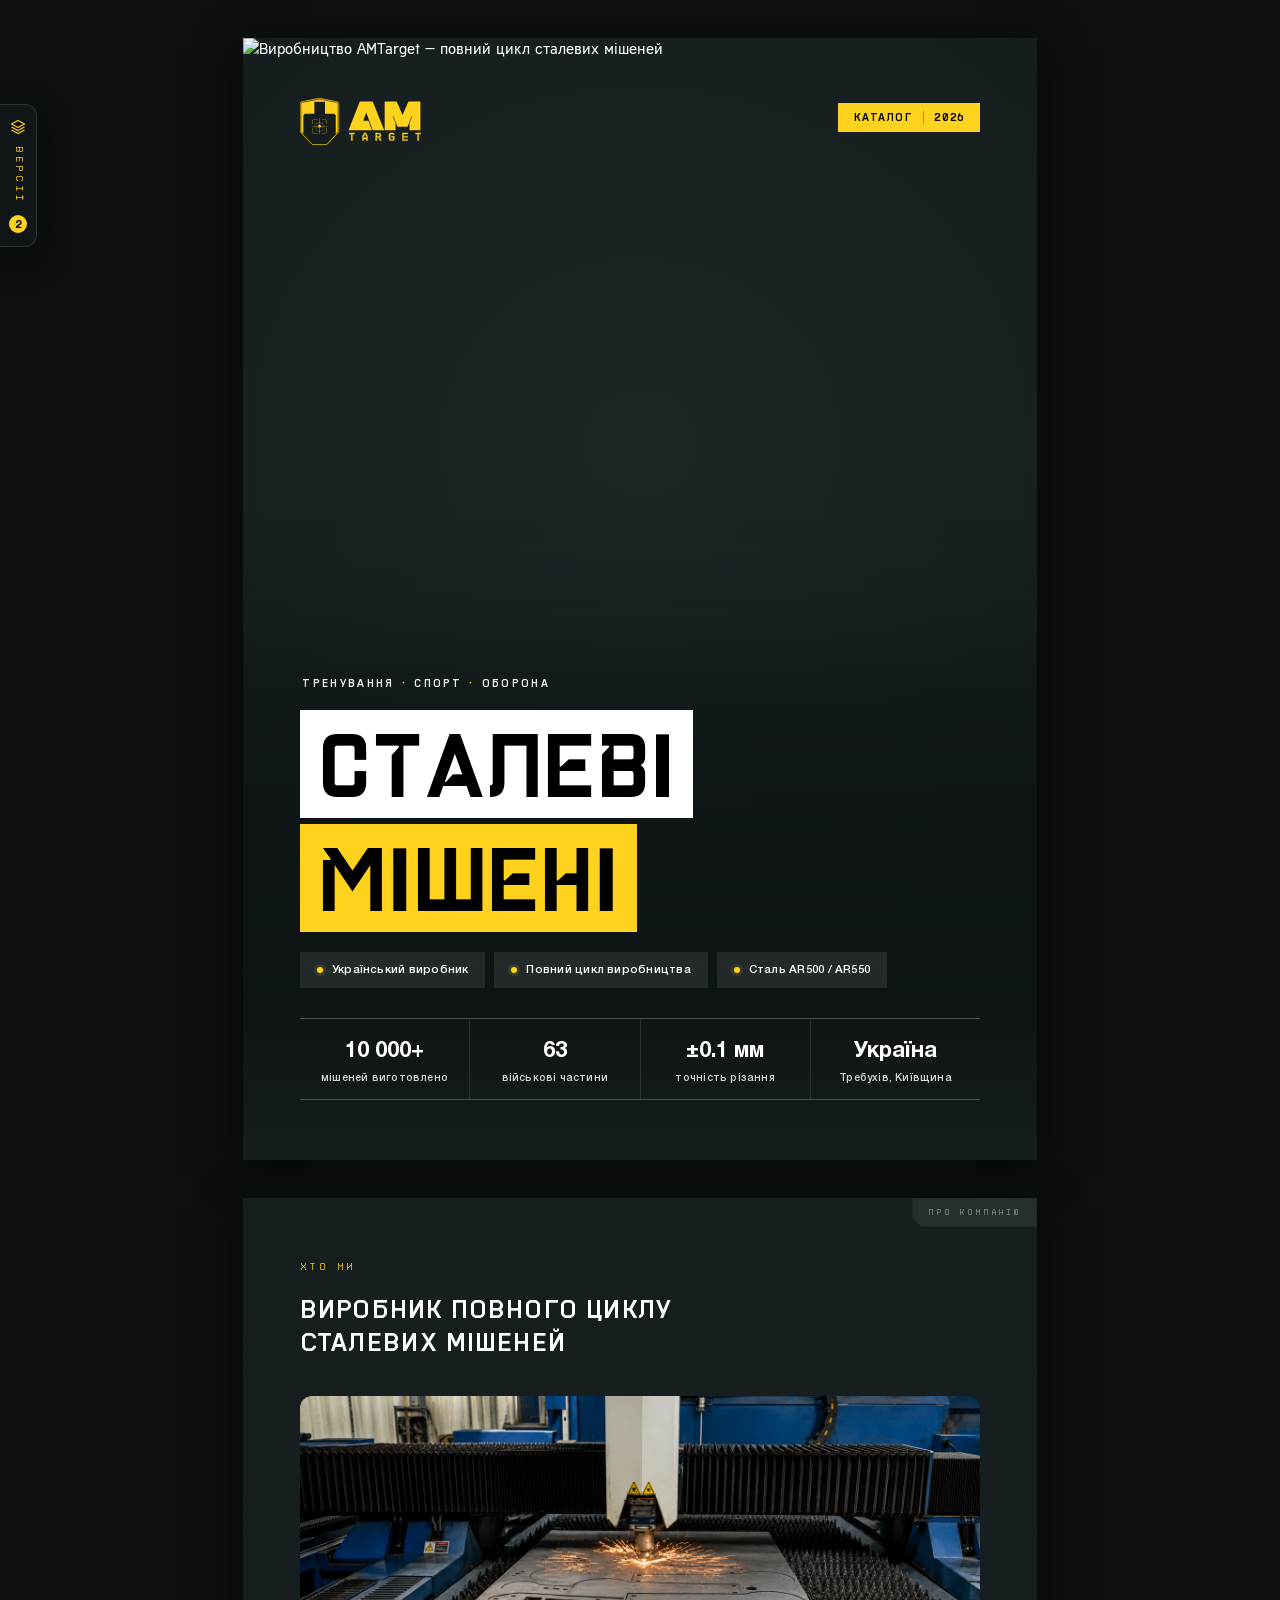
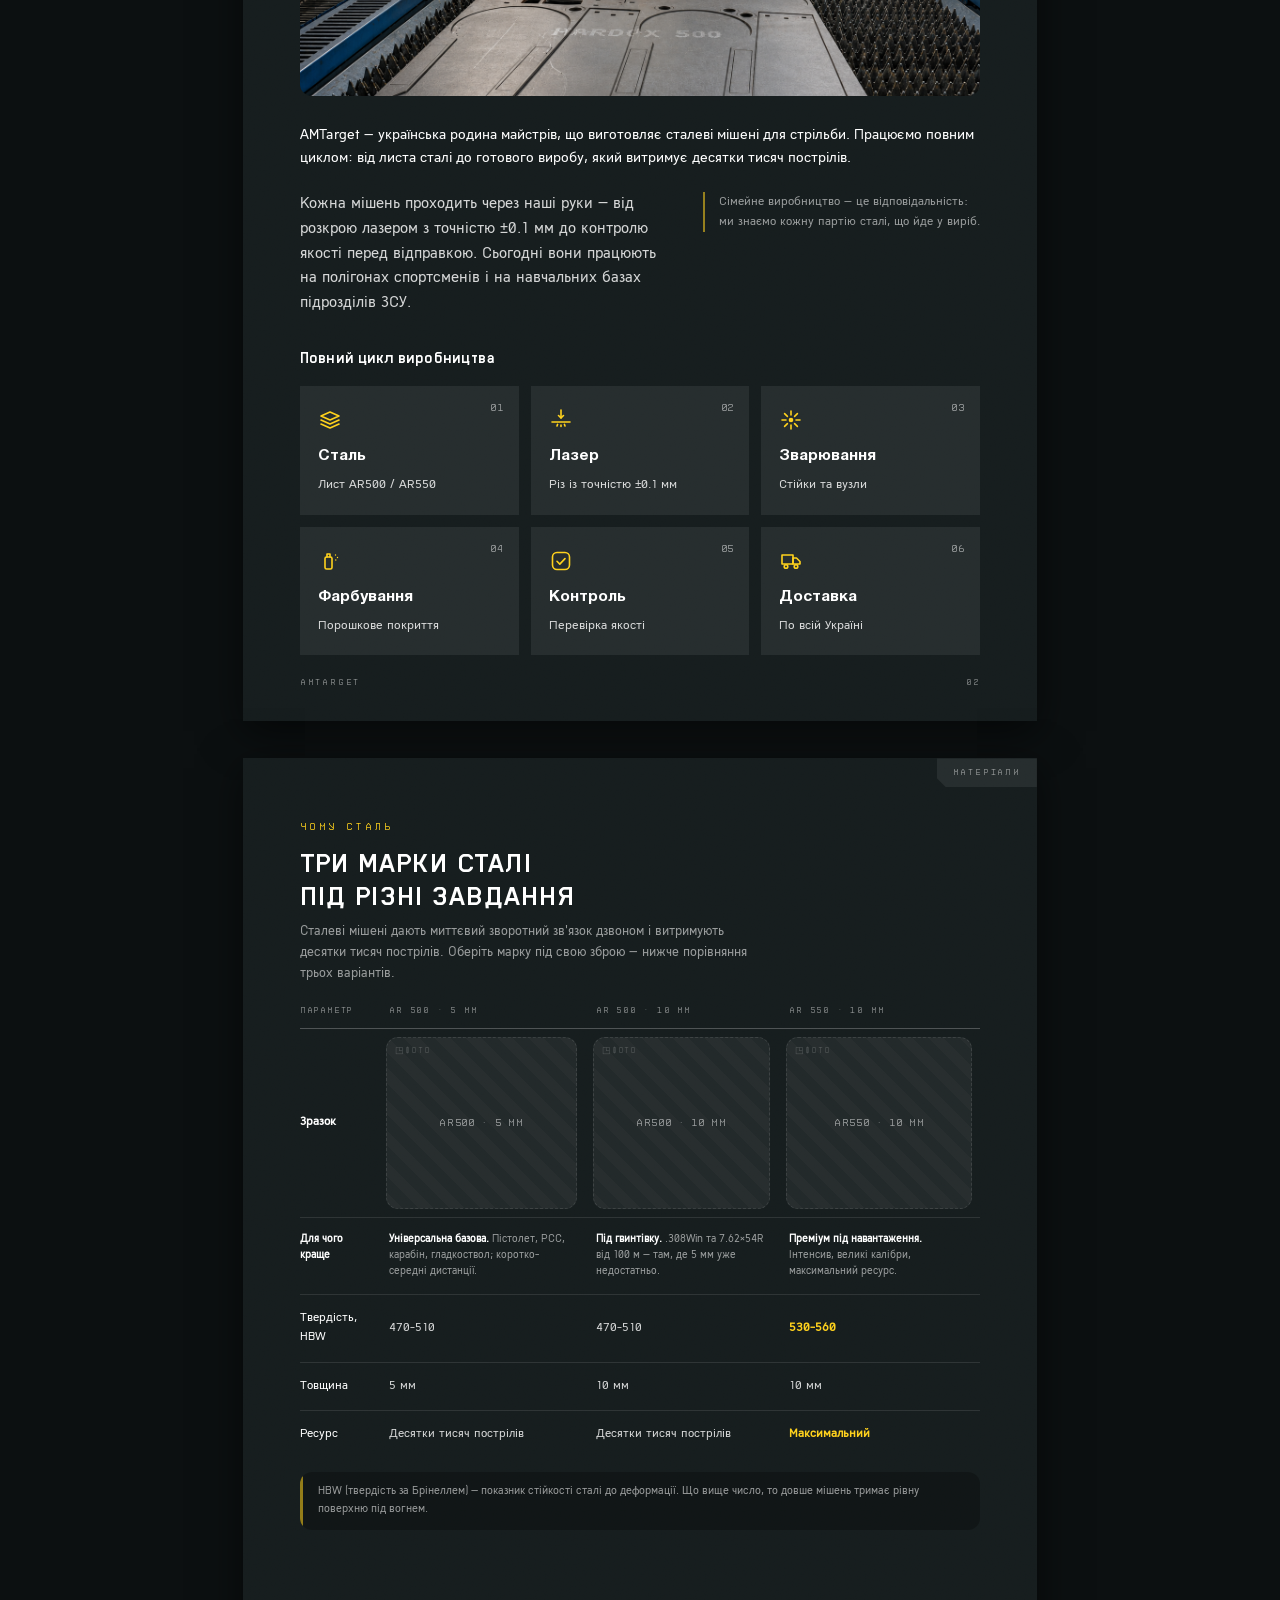
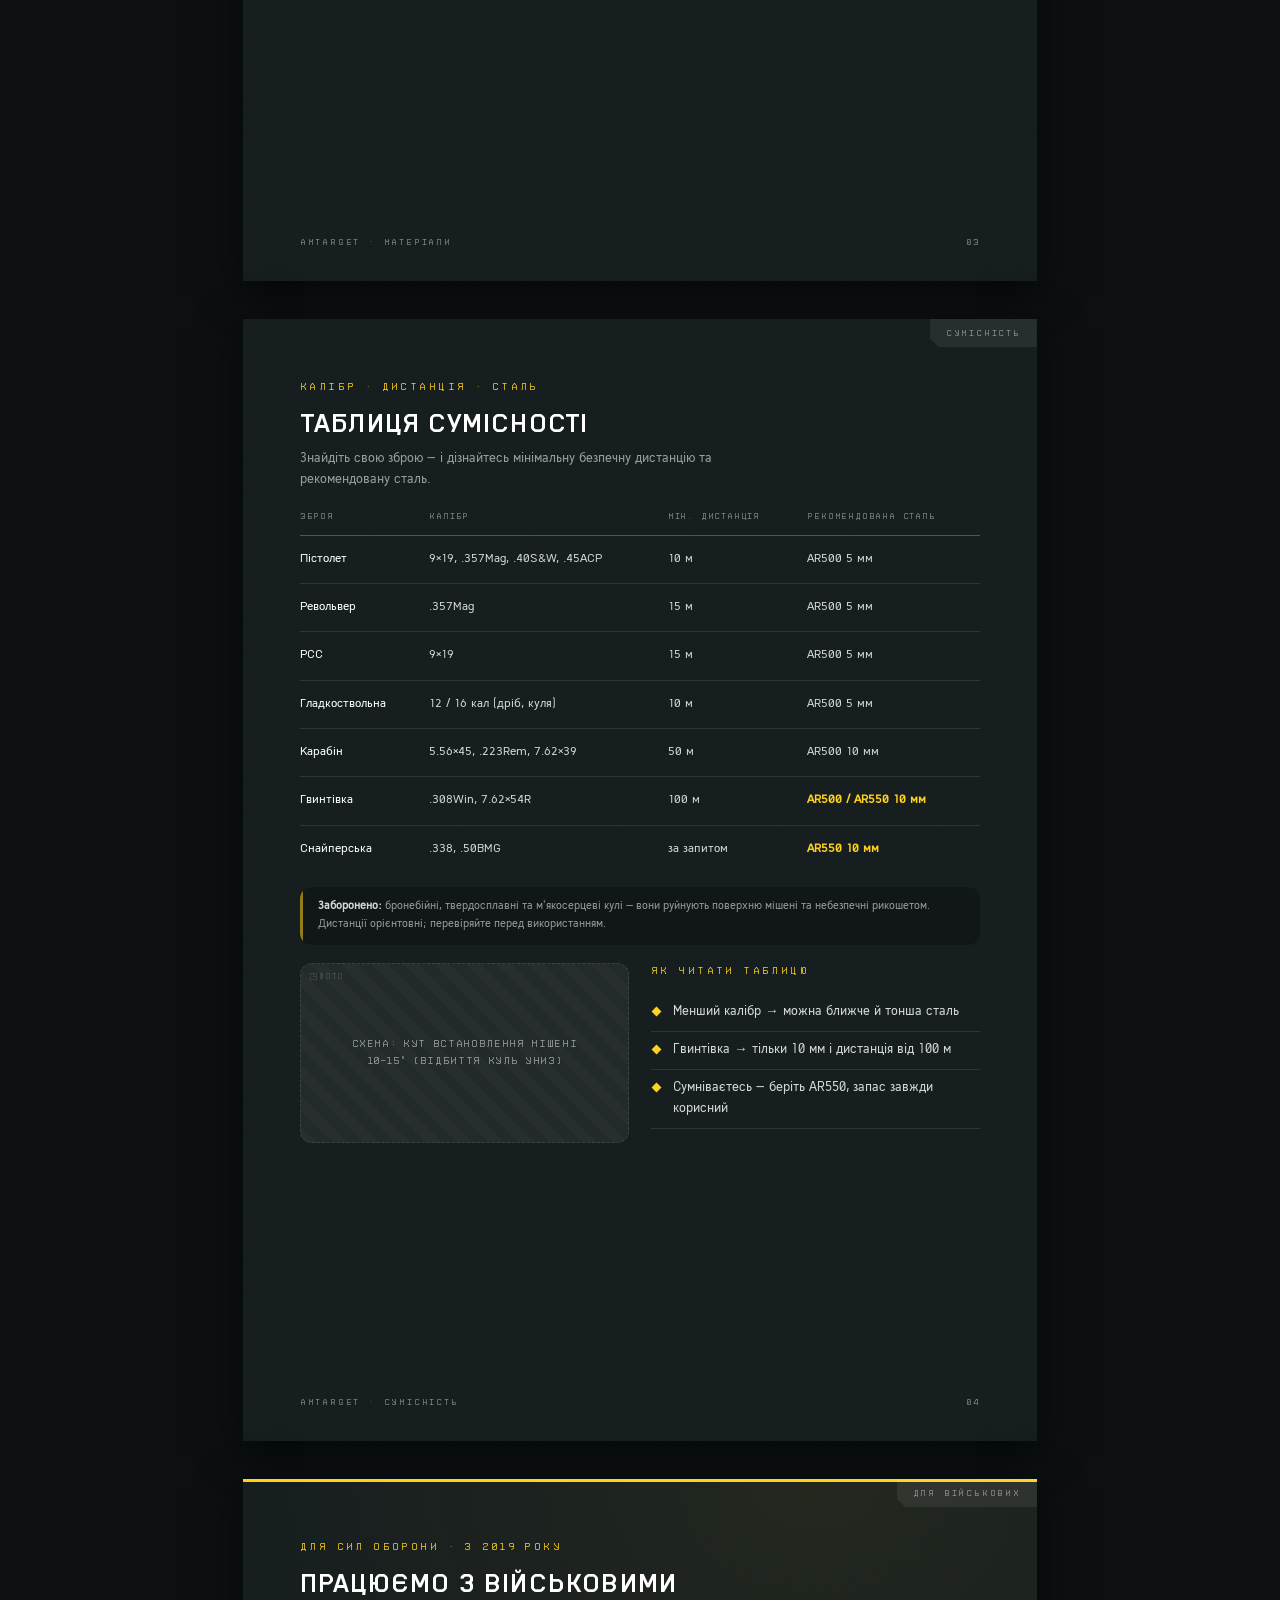
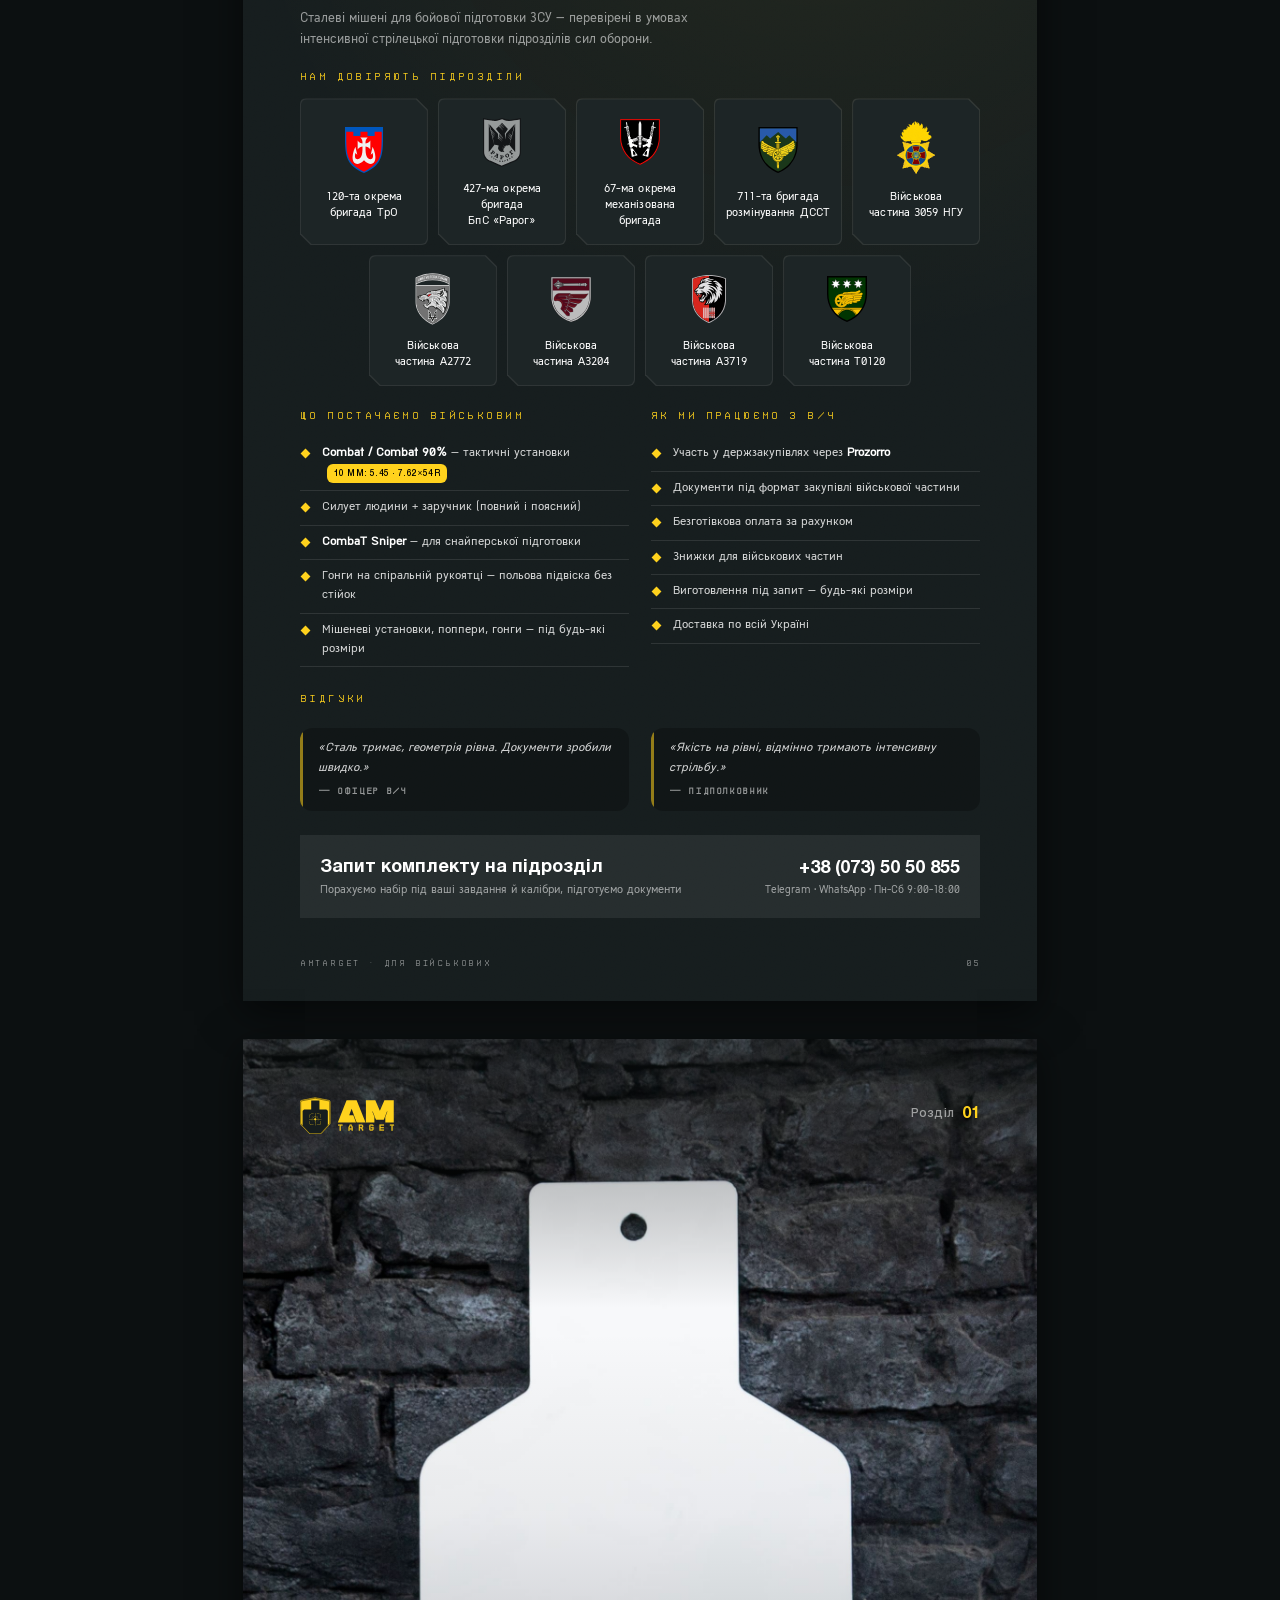
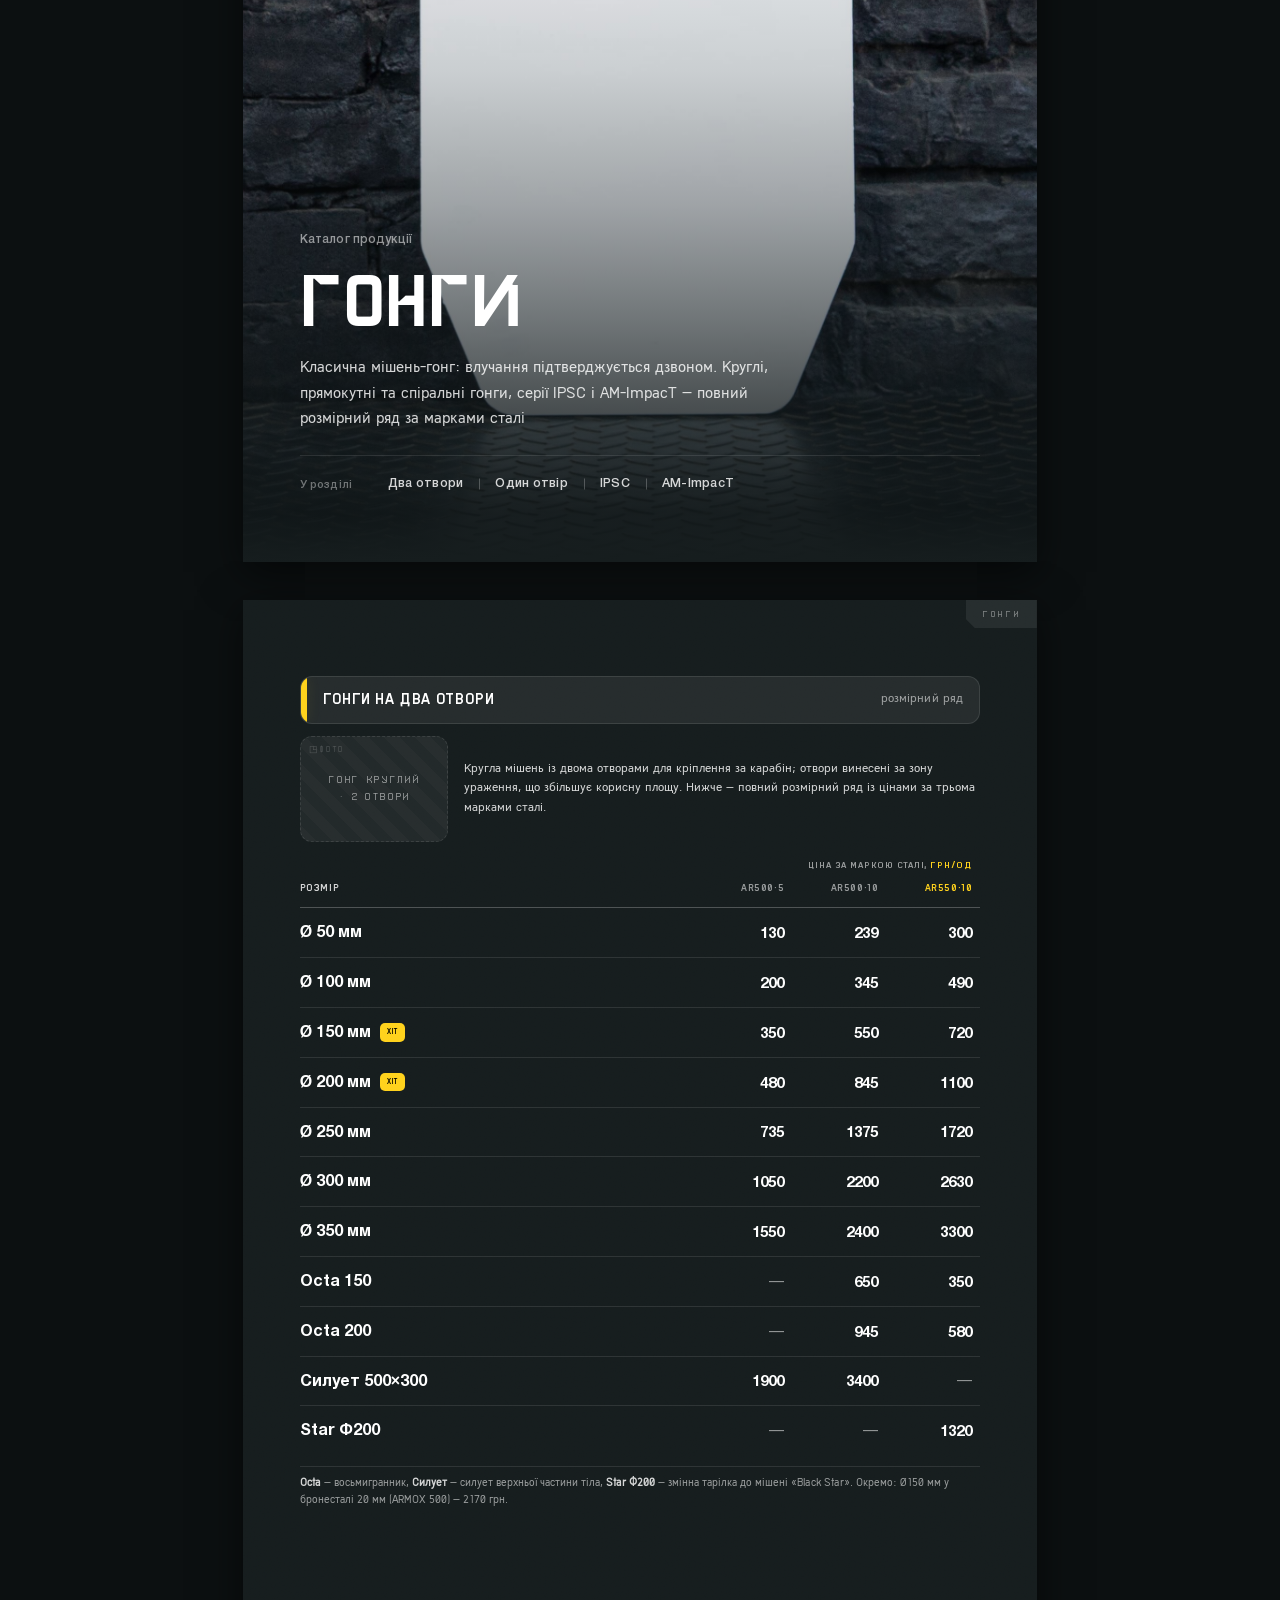
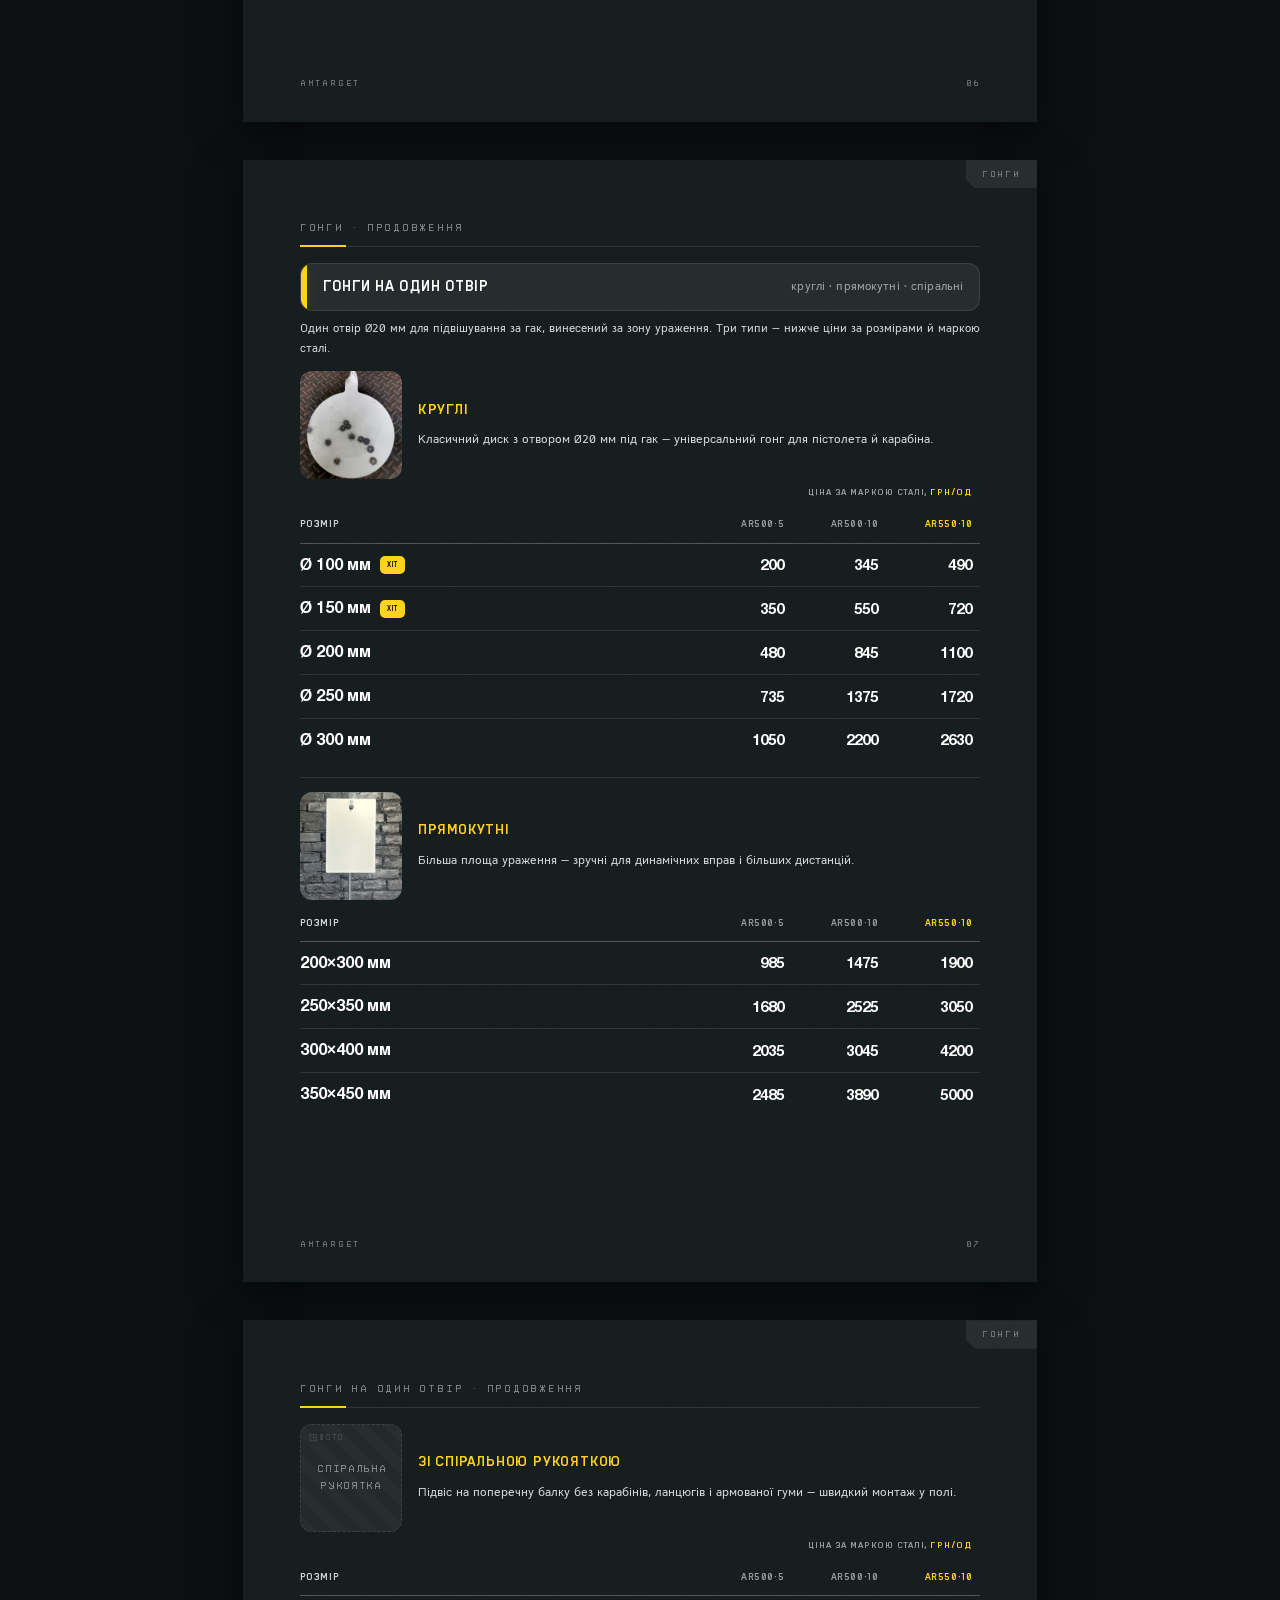
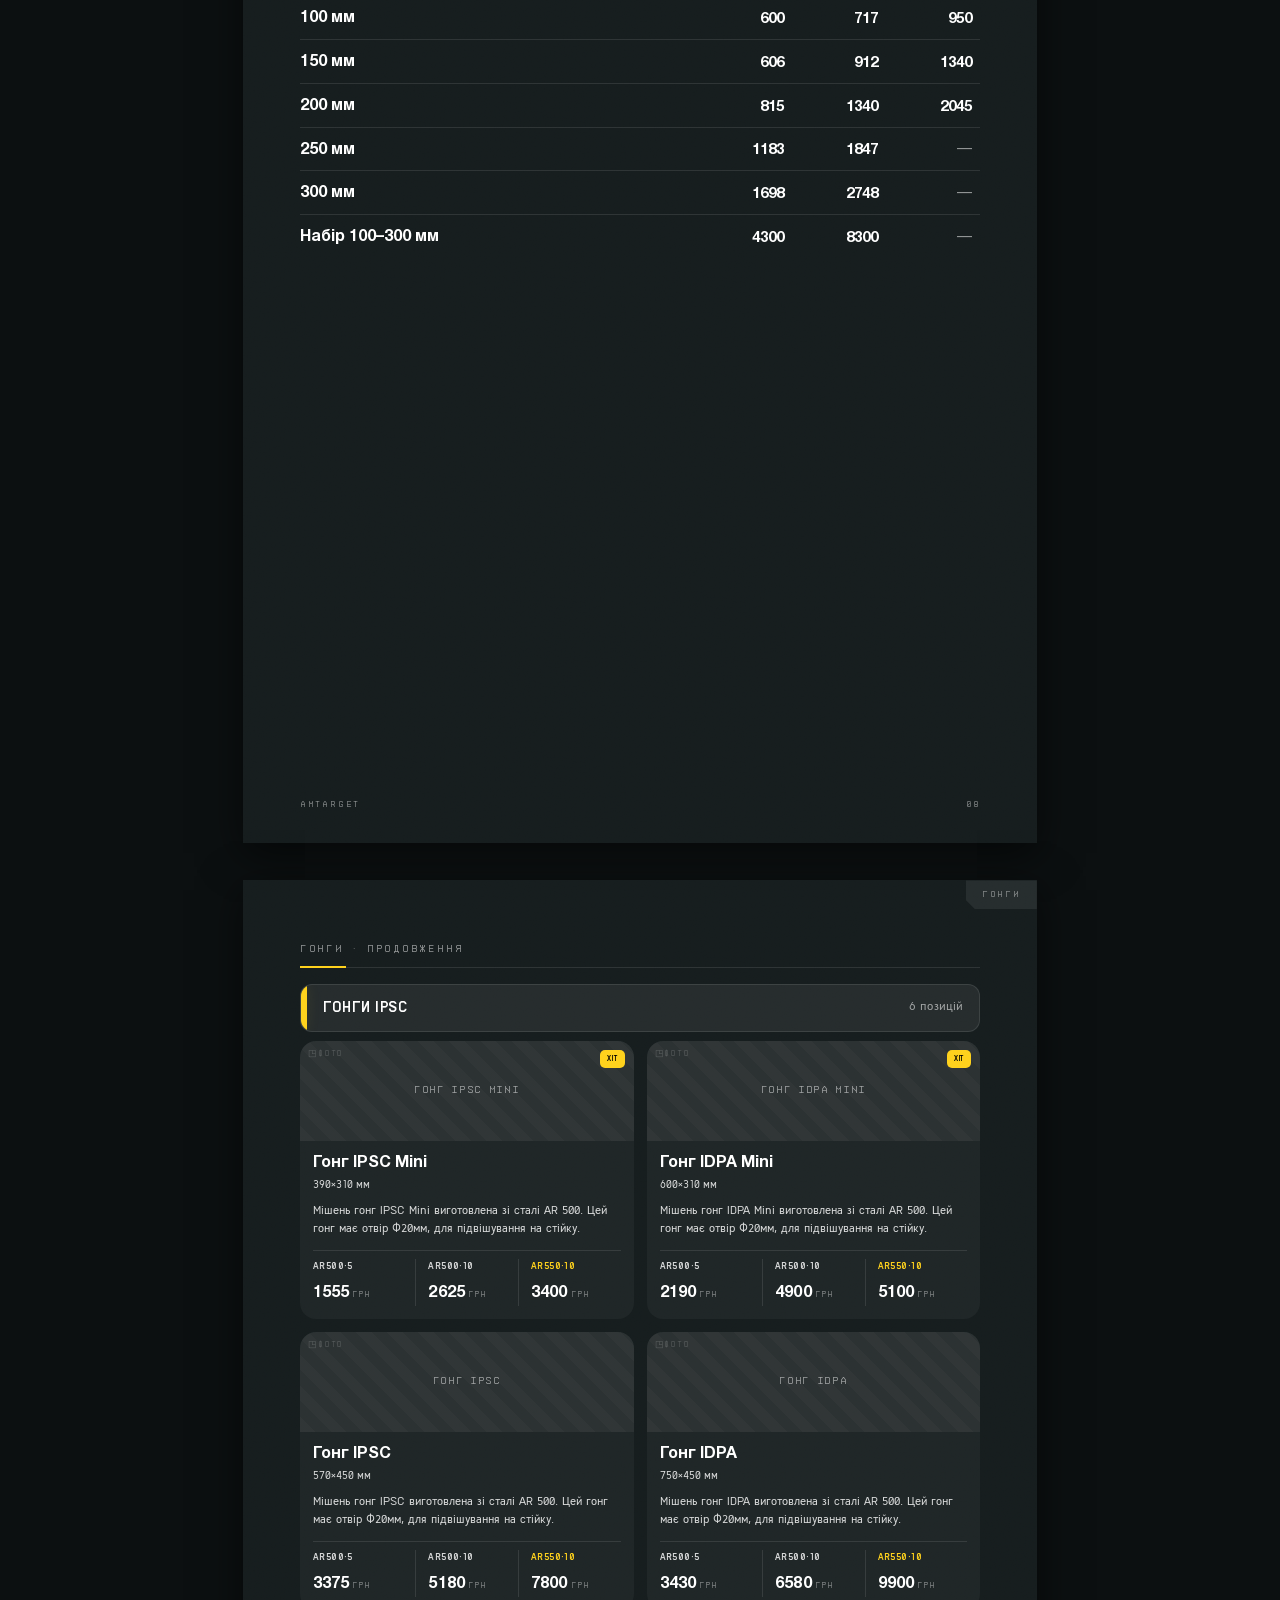
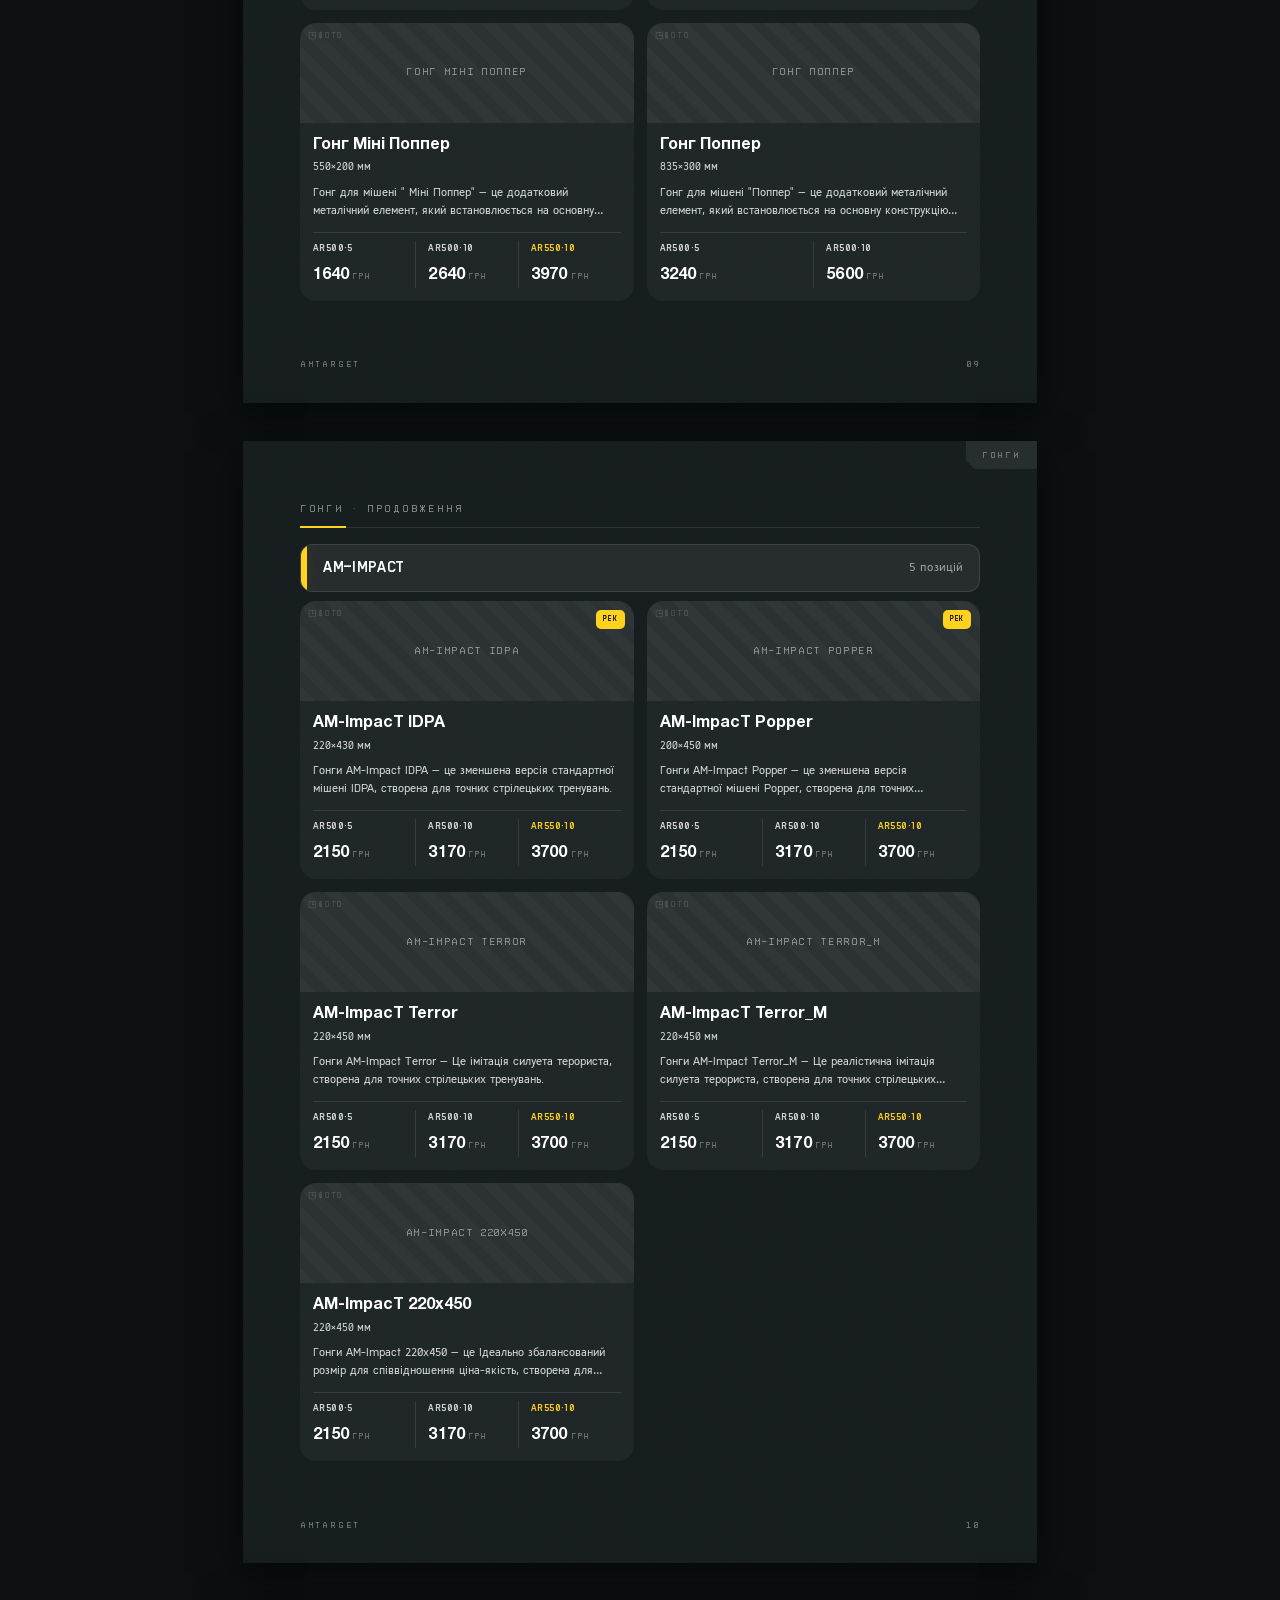
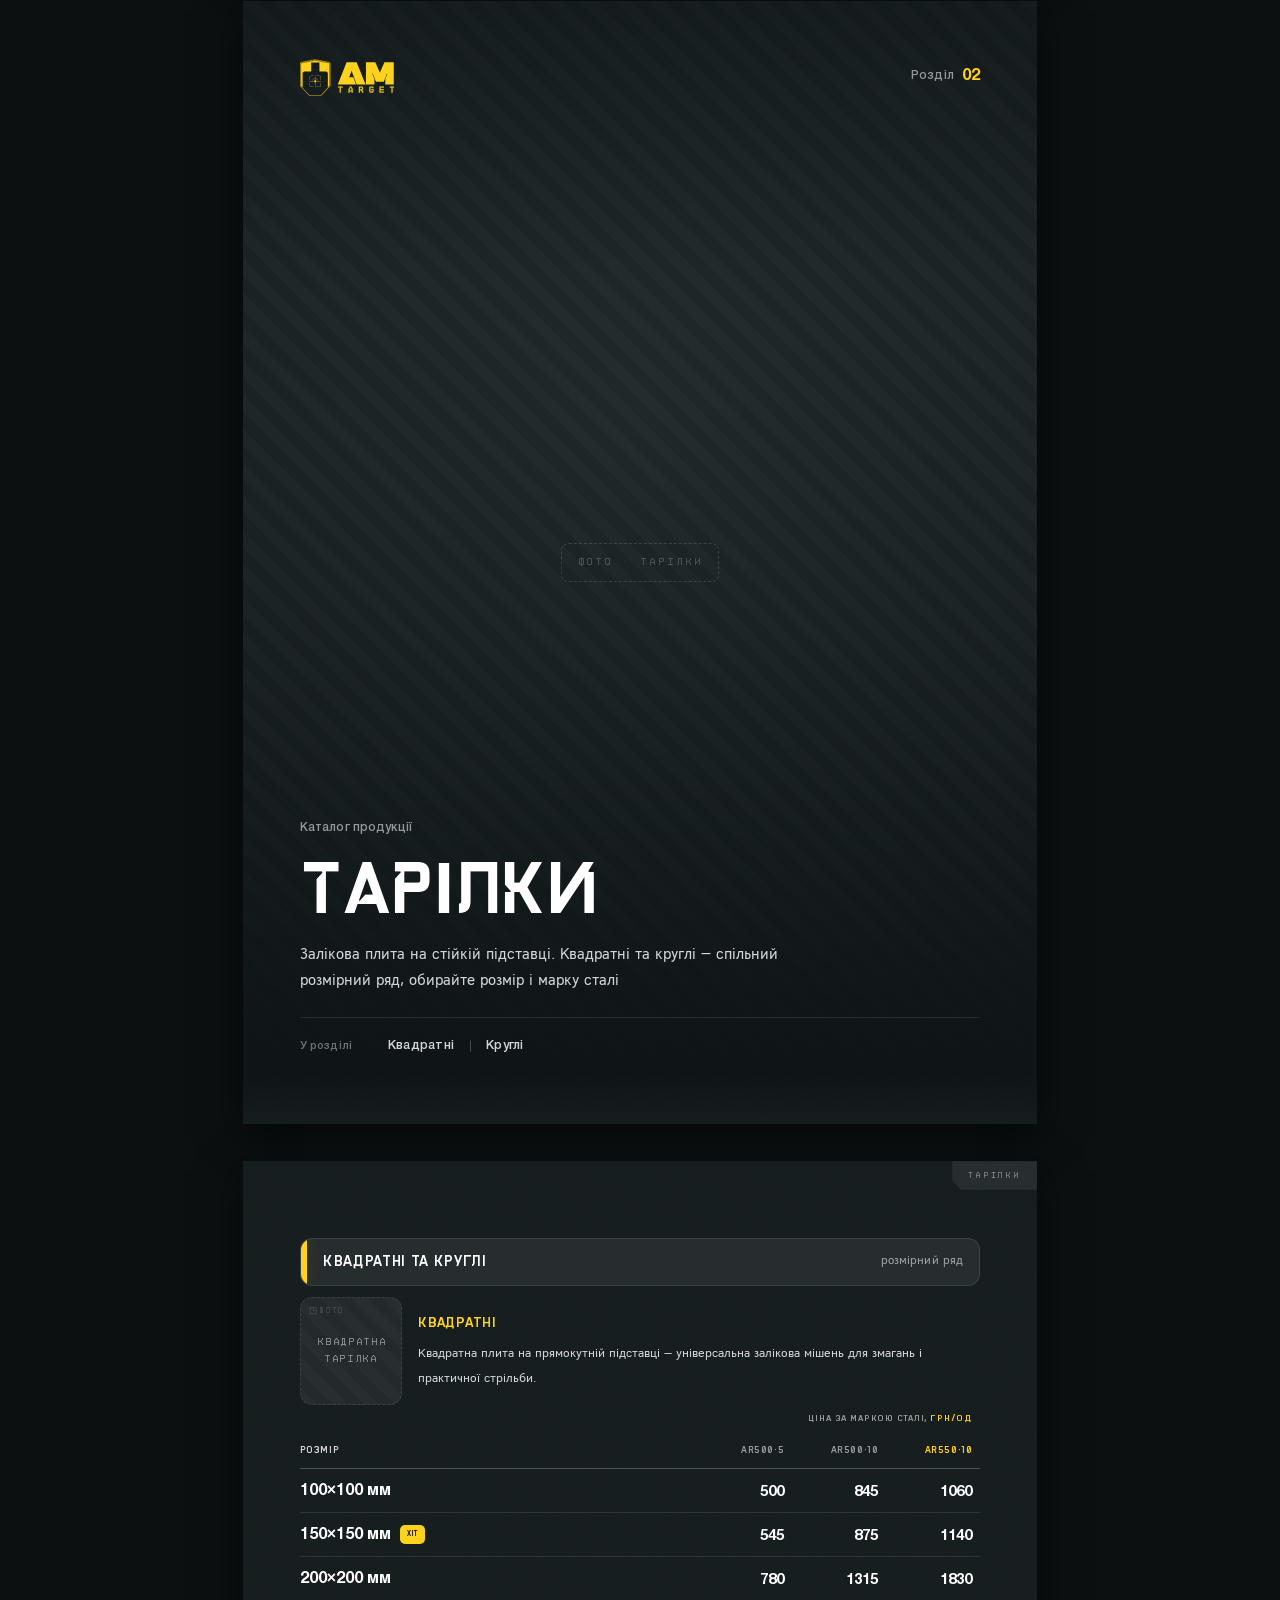
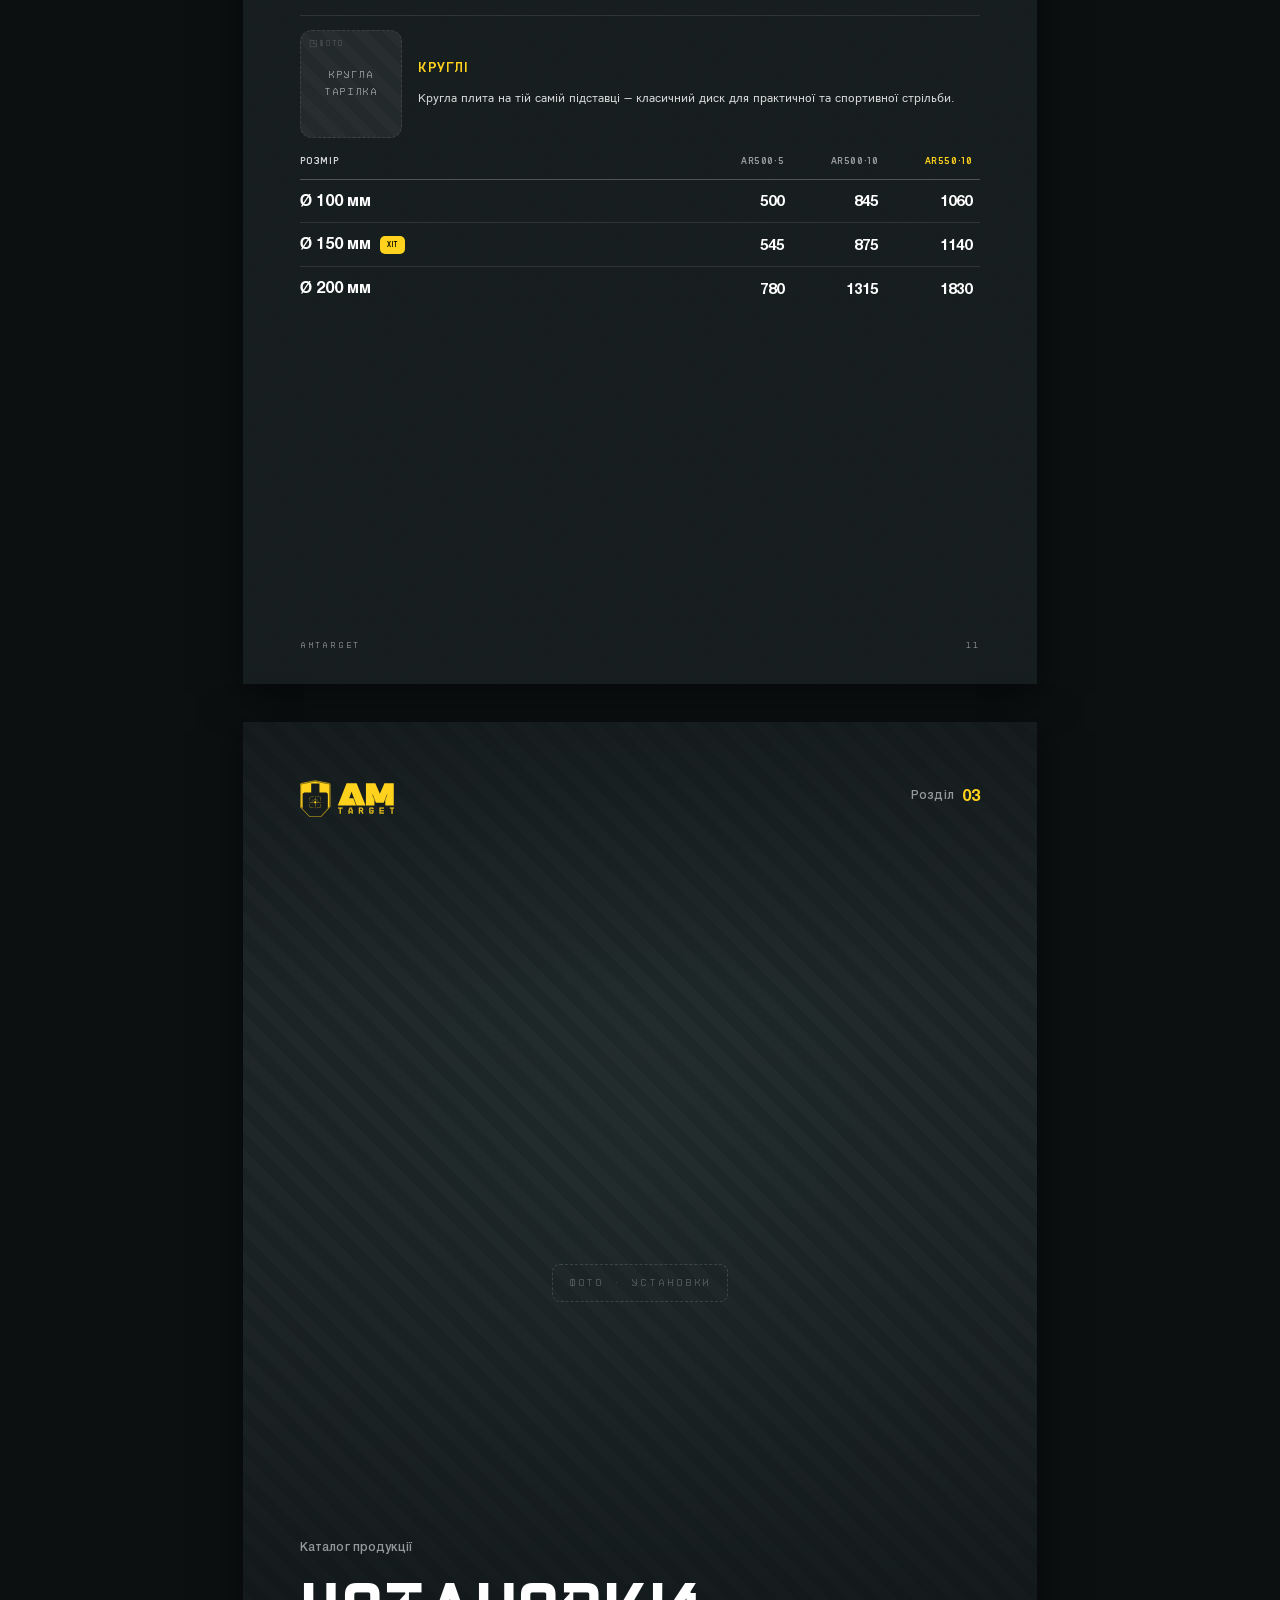
==== commit a60e2d4c: "target_brosh: оновити каталог-прототип Co-Authored-By: Claude Opus 4.8 (1M context) <noreply@anthrop" ====
--- a/target_brosh/amtarget_catalog_prototype.html
+++ b/target_brosh/amtarget_catalog_prototype.html
@@ -721,6 +721,7 @@
   @page{size:A4;margin:0;}
 }
 </style></head><body>
+<!-- ВІДЖЕТ ПРОТОТИП КЕРУВАННЯ ЗАКОМЕНТОВАНО
 <div class="controls collapsed" id="controls">
   <button class="ctl-toggle" id="ctlToggle" type="button" aria-expanded="false" title="Згорнути / розгорнути">
     <h5>Прототип · керування</h5>
@@ -739,7 +740,9 @@
   <p class="hint">Перемикає фото на обкладинці між двома варіантами.</p>
   <button class="print" onclick="window.print()">🖨 Друкувати / зберегти у PDF</button>
   </div>
-</div><section class="page cover">
+</div>
+-->
+<section class="page cover">
   <div class="cover-stage">
     <img class="cover-photo" id="coverPhoto" src="assets/img/herov2.png" alt="Виробництво AMTarget — повний цикл сталевих мішеней">
     <div class="cover-scrim"></div>
@@ -1130,6 +1133,7 @@
     <span>Сталеві мішені · Зроблено в Україні</span>
   </footer>
 </section><script>
+/* ВІДЖЕТ ПРОТОТИП КЕРУВАННЯ ЗАКОМЕНТОВАНО
   var seg = document.getElementById('priceSeg');
   seg.addEventListener('click', function(e){
     var b = e.target.closest('button'); if(!b) return;
@@ -1153,6 +1157,7 @@
     var collapsed = ctl.classList.toggle('collapsed');
     ctlToggle.setAttribute('aria-expanded', String(!collapsed));
   });
+*/
 </script>
 <!-- система версій: ліва панель швидкого перемикання знімків -->
 <script src="versions/versions.js"></script>
